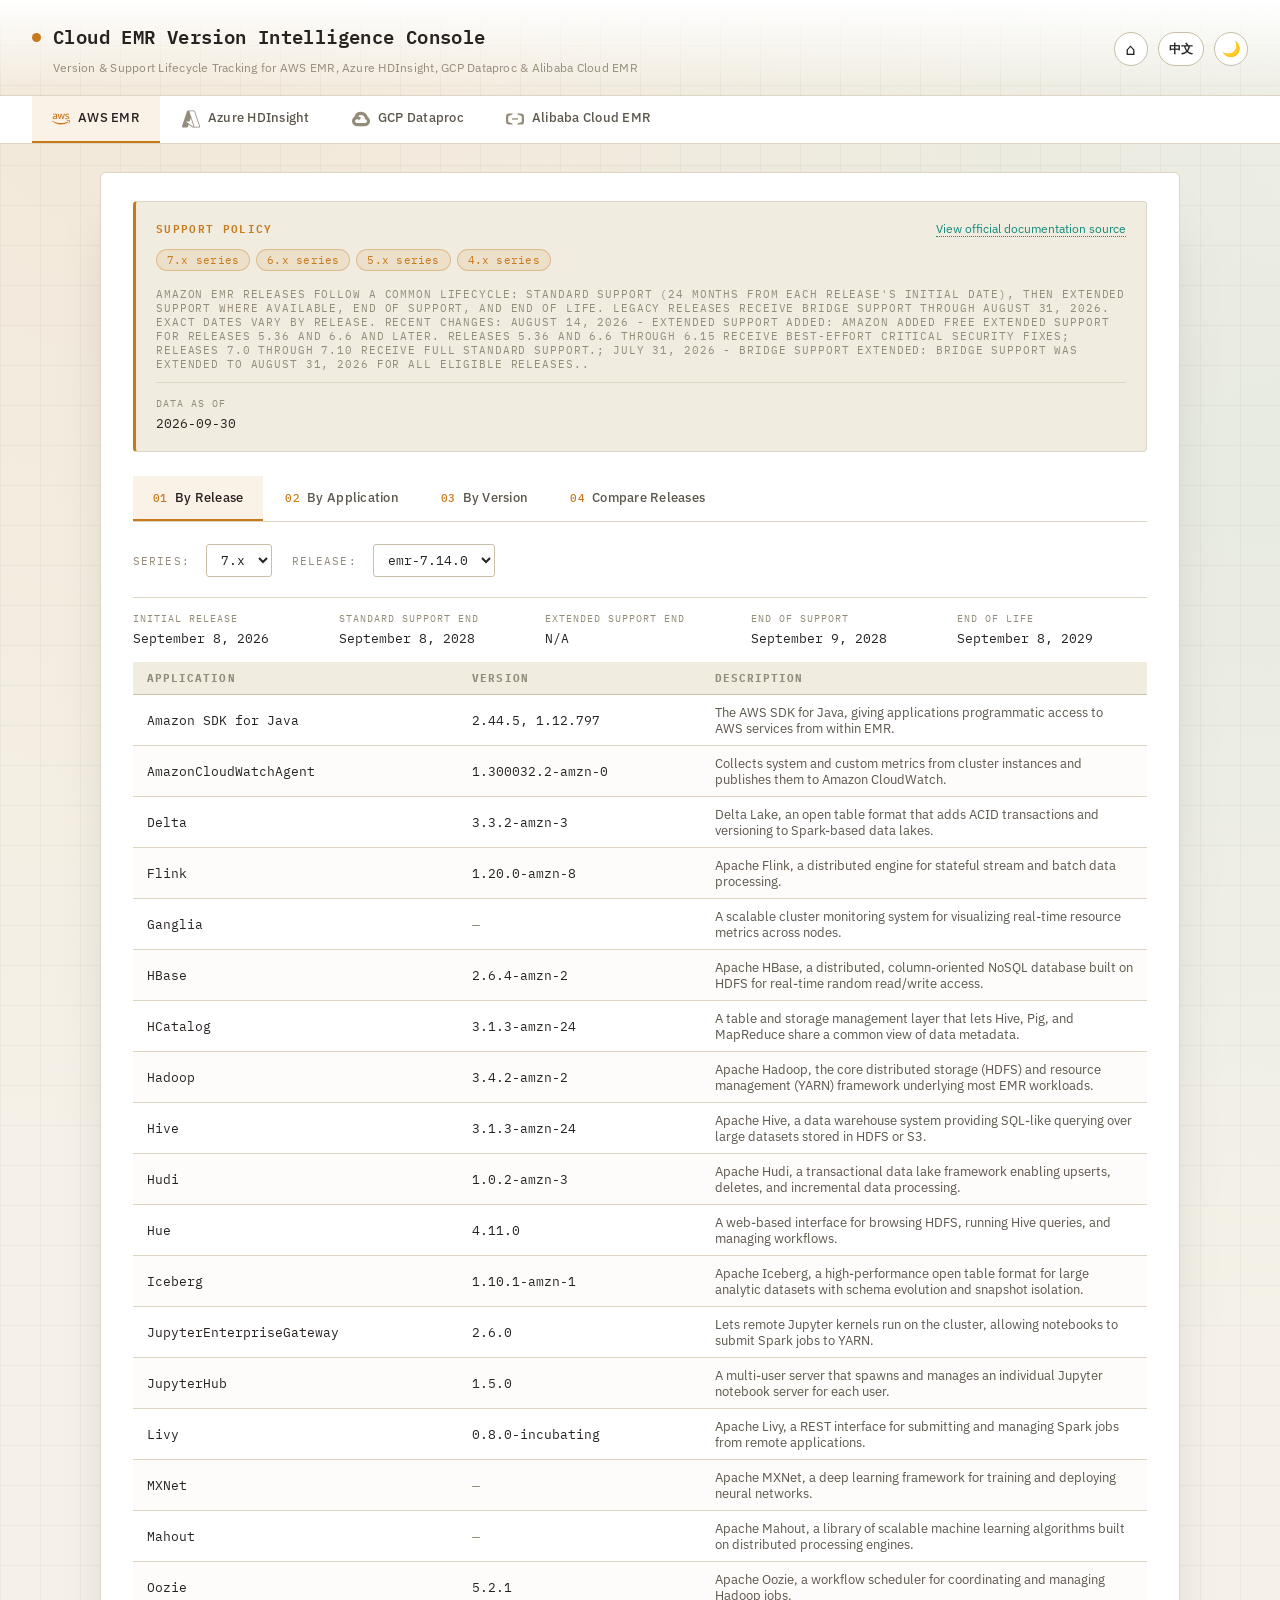
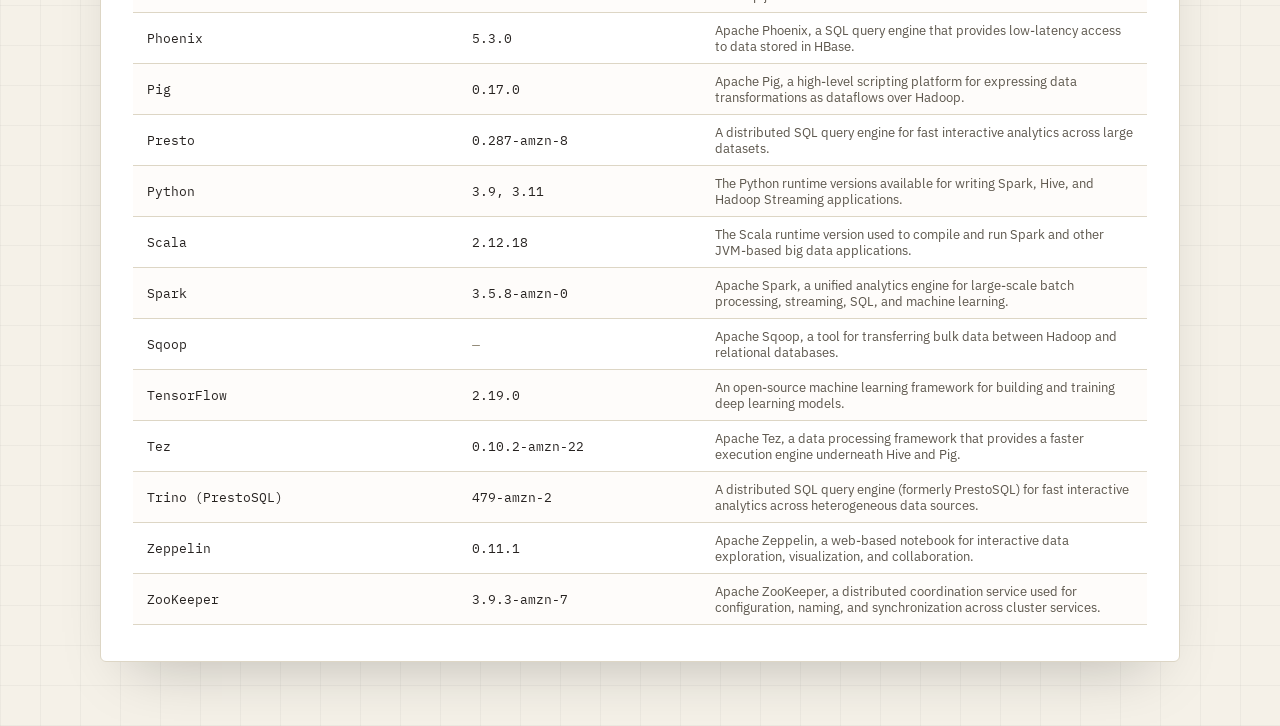
==== index.html @ 25920cc3 "fix" ====
<!DOCTYPE html>
<html lang="en">
<head>
  <meta charset="UTF-8" />
  <meta name="viewport" content="width=device-width, initial-scale=1" />
  <title>Cloud EMR Version Intelligence Console</title>
  <script>
    (function () {
      var saved = localStorage.getItem('cloud-emr-theme');
      if (saved === 'dark') {
        document.documentElement.setAttribute('data-theme', 'dark');
      }
    })();
  </script>
  <style>
@import url('https://fonts.googleapis.com/css2?family=IBM+Plex+Mono:wght@400;500;600&family=IBM+Plex+Sans:wght@400;500;600;700&display=swap');

:root {
  --font-display: 'IBM Plex Mono', 'Cascadia Code', Consolas, monospace;
  --font-body: 'IBM Plex Sans', 'Segoe UI', system-ui, sans-serif;

  /* Day theme (default) */
  --bg: #f5f1e8;
  --bg-elevated: #ffffff;
  --bg-panel: #ffffff;
  --bg-panel-alt: #f0ece0;
  --border: #ddd6c5;
  --border-strong: #c7bfa8;

  --text-primary: #262220;
  --text-secondary: #5c564c;
  --text-muted: #948c7a;

  --accent: #c8791a;
  --accent-rgb: 200, 121, 26;
  --accent-strong: #a8630f;
  --accent-soft: rgba(200, 121, 26, 0.1);
  --accent-2: #0f8a7c;
  --accent-2-rgb: 15, 138, 124;
  --grid-line: rgba(0, 0, 0, 0.035);
}

[data-theme='dark'] {
  --bg: #0b0d10;
  --bg-elevated: #12151a;
  --bg-panel: #15181e;
  --bg-panel-alt: #1a1e25;
  --border: #262b33;
  --border-strong: #3a4048;

  --text-primary: #e8ecf1;
  --text-secondary: #8b95a3;
  --text-muted: #565f6c;

  --accent: #ffb020;
  --accent-rgb: 255, 176, 32;
  --accent-strong: #ffc85c;
  --accent-soft: rgba(255, 176, 32, 0.12);
  --accent-2: #4fd1c5;
  --accent-2-rgb: 79, 209, 197;
  --grid-line: rgba(255, 255, 255, 0.025);
}

* {
  box-sizing: border-box;
}

body {
  margin: 0;
  font-family: var(--font-body);
  color: var(--text-primary);
  background-color: var(--bg);
  background-image:
    radial-gradient(circle at 12% 0%, rgba(var(--accent-rgb), 0.08), transparent 45%),
    radial-gradient(circle at 100% 20%, rgba(var(--accent-2-rgb), 0.06), transparent 40%),
    repeating-linear-gradient(0deg, var(--grid-line) 0px, var(--grid-line) 1px, transparent 1px, transparent 40px),
    repeating-linear-gradient(90deg, var(--grid-line) 0px, var(--grid-line) 1px, transparent 1px, transparent 40px);
  min-height: 100vh;
  transition: background-color 0.25s ease, color 0.25s ease;
}

/* ---------- Header ---------- */

.app-header {
  display: flex;
  align-items: center;
  justify-content: space-between;
  gap: 16px;
  padding: 22px 32px 20px;
  background: linear-gradient(180deg, var(--bg-elevated), rgba(0, 0, 0, 0));
  border-bottom: 1px solid var(--border);
  transition: background-color 0.25s ease, border-color 0.25s ease;
}

.header-titles h1 {
  margin: 0;
  font-family: var(--font-display);
  font-size: 19px;
  font-weight: 600;
  letter-spacing: 0.02em;
  display: flex;
  align-items: center;
  gap: 12px;
}

.header-titles h1::before {
  content: '';
  display: inline-block;
  width: 9px;
  height: 9px;
  border-radius: 50%;
  background: var(--accent);
  box-shadow: 0 0 0 0 rgba(var(--accent-rgb), 0.55);
  animation: pulseDot 2.4s ease-in-out infinite;
  flex-shrink: 0;
}

.header-subtitle {
  display: block;
  margin: 8px 0 0 21px;
  font-family: var(--font-body);
  font-size: 12px;
  font-weight: 400;
  letter-spacing: 0.02em;
  color: var(--text-muted);
}

.header-actions {
  display: flex;
  align-items: center;
  gap: 10px;
  flex-shrink: 0;
}

.lang-toggle {
  flex-shrink: 0;
  min-width: 40px;
  height: 34px;
  padding: 0 10px;
  border-radius: 17px;
  border: 1px solid var(--border-strong);
  background: var(--bg-elevated);
  color: var(--text-primary);
  cursor: pointer;
  display: inline-flex;
  align-items: center;
  justify-content: center;
  font-family: var(--font-body);
  font-size: 12px;
  font-weight: 600;
  letter-spacing: 0.02em;
  line-height: 1;
  transition: border-color 0.15s ease, background-color 0.15s ease, color 0.15s ease;
}

.lang-toggle:hover {
  border-color: var(--accent);
  color: var(--accent);
}

.theme-toggle {
  flex-shrink: 0;
  width: 34px;
  height: 34px;
  border-radius: 50%;
  border: 1px solid var(--border-strong);
  background: var(--bg-elevated);
  color: var(--text-primary);
  cursor: pointer;
  display: inline-flex;
  align-items: center;
  justify-content: center;
  font-size: 15px;
  line-height: 1;
  transition: border-color 0.15s ease, transform 0.2s ease, background-color 0.15s ease;
}

/* 返回首页按钮：与 theme-toggle 同风格的圆形图标按钮 */
.home-link {
  flex-shrink: 0;
  width: 34px;
  height: 34px;
  border-radius: 50%;
  border: 1px solid var(--border-strong);
  background: var(--bg-elevated);
  color: var(--text-primary);
  cursor: pointer;
  display: inline-flex;
  align-items: center;
  justify-content: center;
  font-size: 16px;
  line-height: 1;
  text-decoration: none;
  transition: border-color 0.15s ease, transform 0.2s ease, background-color 0.15s ease, color 0.15s ease;
}

.home-link::before {
  content: '\2302'; /* ⌂ 房子图标 */
}

.home-link:hover {
  border-color: var(--accent);
  color: var(--accent);
  transform: translateY(-1px);
}

.theme-toggle:hover {
  border-color: var(--accent);
  transform: rotate(14deg);
}

.theme-toggle::before {
  content: '\1F319';
}

[data-theme='dark'] .theme-toggle::before {
  content: '\2600\FE0F';
}

/* ---------- Tab bars ---------- */

.provider-tab-bar {
  display: flex;
  gap: 2px;
  padding: 0 32px;
  background: var(--bg-elevated);
  border-bottom: 1px solid var(--border);
  transition: background-color 0.25s ease, border-color 0.25s ease;
}

.sub-tab-bar {
  display: flex;
  gap: 2px;
  border-bottom: 1px solid var(--border);
  counter-reset: tabnum;
}

.provider-tab-btn,
.sub-tab-btn {
  position: relative;
  padding: 13px 20px;
  border: none;
  background: transparent;
  cursor: pointer;
  font-family: var(--font-body);
  font-size: 13px;
  font-weight: 500;
  letter-spacing: 0.02em;
  color: var(--text-secondary);
  border-bottom: 2px solid transparent;
  transition: color 0.15s ease, background-color 0.15s ease, border-color 0.15s ease;
}

.provider-tab-btn::before {
  display: none;
}

.provider-tab-logo {
  display: inline-flex;
  align-items: center;
  justify-content: center;
  width: 18px;
  height: 18px;
  margin-right: 8px;
  vertical-align: middle;
  flex-shrink: 0;
  color: var(--text-muted);
  transition: color 0.15s ease;
}

.provider-tab-logo svg {
  display: block;
  width: 100%;
  height: 100%;
}

.provider-tab-btn:hover .provider-tab-logo {
  color: var(--text-primary);
}

.provider-tab-btn.active .provider-tab-logo {
  color: var(--accent);
}

.sub-tab-btn::before {
  counter-increment: tabnum;
  content: counter(tabnum, decimal-leading-zero) '  ';
  color: var(--accent);
  font-family: var(--font-display);
  font-size: 11px;
}

.provider-tab-btn:hover,
.sub-tab-btn:hover {
  color: var(--text-primary);
  background: rgba(var(--accent-rgb), 0.06);
}

.provider-tab-btn.active,
.sub-tab-btn.active {
  color: var(--text-primary);
  border-bottom-color: var(--accent);
  background: var(--accent-soft);
}

.provider-tab-btn.active::before {
  display: none;
}

.provider-tab-btn.disabled {
  color: var(--text-muted);
  cursor: not-allowed;
}

.provider-tab-btn.disabled::after {
  content: 'SOON';
  margin-left: 10px;
  padding: 1px 6px;
  font-family: var(--font-display);
  font-size: 9px;
  letter-spacing: 0.1em;
  color: var(--text-muted);
  border: 1px dashed var(--border-strong);
  border-radius: 3px;
}

.provider-tab-btn.disabled:hover {
  color: var(--text-muted);
  background: transparent;
}

/* ---------- Main panel ---------- */

.provider-panel {
  max-width: 1080px;
  margin: 28px auto 64px;
  padding: 28px 32px 36px;
  background: var(--bg-panel);
  border: 1px solid var(--border);
  border-radius: 6px;
  box-shadow: 0 30px 60px -30px rgba(0, 0, 0, 0.25);
  transition: background-color 0.25s ease, border-color 0.25s ease;
}

[data-theme='dark'] .provider-panel {
  box-shadow: 0 30px 60px -30px rgba(0, 0, 0, 0.6);
}

.coming-soon {
  display: block;
  max-width: 360px;
  margin: 56px auto;
  padding: 36px 24px;
  text-align: center;
  border: 1px dashed var(--border-strong);
  border-radius: 4px;
  color: var(--text-muted);
  font-family: var(--font-display);
  font-size: 11px;
  letter-spacing: 0.14em;
  text-transform: uppercase;
}

.coming-soon::before {
  content: '\23f3';
  display: block;
  font-size: 26px;
  margin-bottom: 14px;
  filter: grayscale(1) opacity(0.6);
}

.support-banner {
  position: relative;
  background: var(--bg-panel-alt);
  border: 1px solid var(--border);
  border-left: 3px solid var(--accent);
  border-radius: 4px;
  padding: 16px 20px 18px;
  margin-bottom: 24px;
  animation: fadeSlideIn 0.4s ease both;
}

.support-banner-head {
  display: flex;
  align-items: baseline;
  justify-content: space-between;
  flex-wrap: wrap;
  gap: 8px;
  margin-bottom: 12px;
}

.support-banner-title {
  font-family: var(--font-display);
  font-size: 11px;
  font-weight: 600;
  letter-spacing: 0.12em;
  text-transform: uppercase;
  color: var(--accent);
}

.support-banner-link {
  font-size: 12px;
  color: var(--accent-2);
  text-decoration: none;
  border-bottom: 1px dotted var(--accent-2);
  white-space: nowrap;
}

.support-banner-link:hover {
  color: var(--text-primary);
  border-bottom-color: var(--text-primary);
}

.policy-badges {
  display: flex;
  flex-wrap: wrap;
  gap: 6px;
  margin-bottom: 16px;
}

.policy-badge {
  padding: 3px 10px;
  font-family: var(--font-display);
  font-size: 11px;
  letter-spacing: 0.02em;
  color: var(--accent);
  background: var(--accent-soft);
  border: 1px solid rgba(var(--accent-rgb), 0.35);
  border-radius: 999px;
  white-space: nowrap;
}

.policy-stats {
  display: grid;
  grid-template-columns: repeat(auto-fit, minmax(150px, 1fr));
  gap: 16px;
  padding-top: 14px;
  border-top: 1px solid var(--border);
}

.policy-stat-label {
  font-family: var(--font-display);
  font-size: 10px;
  letter-spacing: 0.1em;
  text-transform: uppercase;
  color: var(--text-muted);
  margin-bottom: 5px;
}

.policy-stat-value {
  font-family: var(--font-display);
  font-size: 13px;
  color: var(--text-primary);
  line-height: 1.4;
}

.sub-tab-panel {
  padding-top: 22px;
}

/* ---------- Query controls ---------- */

.query-panel {
  animation: fadeSlideIn 0.35s ease both;
}

.filters {
  display: flex;
  flex-wrap: wrap;
  align-items: center;
  gap: 20px;
  margin-bottom: 20px;
}

.query-panel .field {
  margin-bottom: 0;
}

.query-panel label {
  font-family: var(--font-display);
  font-size: 11px;
  letter-spacing: 0.1em;
  text-transform: uppercase;
  color: var(--text-muted);
}

.query-panel select {
  margin-left: 8px;
  padding: 6px 10px;
  font-family: var(--font-display);
  font-size: 13px;
  color: var(--text-primary);
  background: var(--bg-elevated);
  border: 1px solid var(--border-strong);
  border-radius: 3px;
  outline: none;
  transition: border-color 0.15s ease, box-shadow 0.15s ease;
}

.query-panel select:hover {
  border-color: var(--accent);
}

.query-panel select:focus {
  border-color: var(--accent);
  box-shadow: 0 0 0 3px var(--accent-soft);
}

.result {
  animation: fadeSlideIn 0.3s ease both;
}

/* ---------- Table ---------- */

.data-table {
  border-collapse: collapse;
  width: 100%;
  font-size: 13px;
  margin-top: 14px;
}

.data-table th,
.data-table td {
  padding: 9px 14px;
  text-align: left;
  border-bottom: 1px solid var(--border);
}

.data-table thead th {
  font-family: var(--font-display);
  font-size: 10.5px;
  letter-spacing: 0.1em;
  text-transform: uppercase;
  color: var(--text-muted);
  background: var(--bg-panel-alt);
  border-bottom: 1px solid var(--border-strong);
}

.data-table td {
  font-family: var(--font-display);
  color: var(--text-primary);
}

.data-table tbody tr:nth-child(even) {
  background: rgba(var(--accent-rgb), 0.02);
}

.release-table th:last-child,
.release-table td:last-child {
  width: 44%;
}

.release-table td:last-child {
  font-family: var(--font-body);
  font-size: 12.5px;
  color: var(--text-secondary);
}

.data-table tbody tr {
  animation: rowIn 0.3s ease both;
  transition: background-color 0.12s ease, box-shadow 0.12s ease;
}

.data-table tbody tr:hover {
  background: var(--accent-soft);
  box-shadow: inset 3px 0 0 var(--accent);
}

.data-table tbody tr:nth-child(1) { animation-delay: 0ms; }
.data-table tbody tr:nth-child(2) { animation-delay: 20ms; }
.data-table tbody tr:nth-child(3) { animation-delay: 40ms; }
.data-table tbody tr:nth-child(4) { animation-delay: 60ms; }
.data-table tbody tr:nth-child(5) { animation-delay: 80ms; }
.data-table tbody tr:nth-child(6) { animation-delay: 100ms; }
.data-table tbody tr:nth-child(7) { animation-delay: 120ms; }
.data-table tbody tr:nth-child(8) { animation-delay: 140ms; }
.data-table tbody tr:nth-child(9) { animation-delay: 160ms; }
.data-table tbody tr:nth-child(10) { animation-delay: 180ms; }
.data-table tbody tr:nth-child(11) { animation-delay: 200ms; }
.data-table tbody tr:nth-child(12) { animation-delay: 220ms; }

.cell-empty {
  color: var(--text-muted);
  font-style: italic;
}

/* ---------- Buttons ---------- */

/* ---------- Compare mode ---------- */

.compare-checkboxes {
  display: grid;
  grid-template-columns: repeat(auto-fill, minmax(150px, 1fr));
  gap: 8px;
  max-height: 220px;
  overflow-y: auto;
  border: 1px solid var(--border);
  background: var(--bg-elevated);
  padding: 14px;
  border-radius: 4px;
  margin-bottom: 16px;
}

.compare-checkboxes::-webkit-scrollbar {
  width: 8px;
}

.compare-checkboxes::-webkit-scrollbar-thumb {
  background: var(--border-strong);
  border-radius: 4px;
}

.compare-item {
  display: flex;
  align-items: center;
  gap: 8px;
  font-family: var(--font-display);
  font-size: 12px;
  color: var(--text-secondary);
}

.compare-item input[type="checkbox"] {
  width: 15px;
  height: 15px;
  accent-color: var(--accent);
  cursor: pointer;
}

.compare-item:has(input:disabled) {
  color: var(--text-muted);
  opacity: 0.5;
}

.compare-item input[type="checkbox"]:disabled {
  cursor: not-allowed;
}

.empty-msg,
.hint {
  color: var(--text-muted);
  font-size: 12.5px;
  letter-spacing: 0.02em;
}

.hint {
  font-family: var(--font-display);
  text-transform: uppercase;
  font-size: 11px;
  letter-spacing: 0.08em;
}

/* ---------- Motion ---------- */

@keyframes fadeSlideIn {
  from { opacity: 0; transform: translateY(8px); }
  to { opacity: 1; transform: translateY(0); }
}

@keyframes rowIn {
  from { opacity: 0; transform: translateY(4px); }
  to { opacity: 1; transform: translateY(0); }
}

@keyframes pulseDot {
  0%, 100% { box-shadow: 0 0 0 0 rgba(var(--accent-rgb), 0.55); }
  50% { box-shadow: 0 0 0 6px rgba(var(--accent-rgb), 0); }
}

  </style>
</head>
<body>
  <header class="app-header">
    <div class="header-titles">
      <h1 id="header-title">Cloud EMR Version Intelligence Console</h1>
      <p id="header-subtitle" class="header-subtitle"></p>
    </div>
    <div class="header-actions">
      <a id="home-link" class="home-link" href="https://www.cloudproduct.top/" target="_blank" rel="noopener" aria-label="Back to home"></a>
      <button id="lang-toggle" class="lang-toggle" type="button" aria-label="Switch interface language"></button>
      <button id="theme-toggle" class="theme-toggle" type="button" aria-label="Toggle day and night theme"></button>
    </div>
  </header>
  <nav id="provider-tab-bar" class="provider-tab-bar"></nav>
  <main id="provider-panel" class="provider-panel"></main>

  <script>
// 本文件由 scripts/build-data.js 自动生成，请勿手动编辑。
// 数据源: aws-emr-application-version-info.json
window.CLOUD_DATA = window.CLOUD_DATA || {};
window.CLOUD_DATA.aws = {
  "dataAsOf": "2026-09-30",
  "standardSupportPolicy": {
    "source": "https://docs.amazonaws.cn/en_us/emr/latest/ReleaseGuide/emr-standard-support.html",
    "note": {
      "en": "Amazon EMR releases follow a common lifecycle: Standard Support (24 months from each release's initial date), then Extended Support where available, End of Support, and End of Life. Legacy releases receive Bridge Support through August 31, 2026. Exact dates vary by release. Recent changes: August 14, 2026 - Extended Support added: Amazon added free Extended Support for releases 5.36 and 6.6 and later. Releases 5.36 and 6.6 through 6.15 receive best-effort critical security fixes; releases 7.0 through 7.10 receive full Standard Support.; July 31, 2026 - Bridge support extended: Bridge support was extended to August 31, 2026 for all eligible releases..",
      "zh": "Amazon EMR 各 release 遵循统一的生命周期：标准支持（自首次发布起 24 个月），随后（如适用）为扩展支持、停止支持，最终生命周期终止。历史版本由 Bridge Support 覆盖至 August 31, 2026。具体日期因版本而异。 近期变更：August 14, 2026 - 新增 Extended Support：Amazon 为 5.36 及 6.6 之后版本提供免费 Extended Support：5.36 与 6.6–6.15 获得尽力而为的关键安全修复；7.0–7.10 获得完整 Standard Support。；July 31, 2026 - Bridge support 延期：所有符合条件的版本，Bridge support 延长至 August 31, 2026。。"
    },
    "announcedDate": "July 25, 2024",
    "releases": {
      "2.x": {
        "initialReleaseDate": "January 1, 2013",
        "standardSupportEndDate": "Bridge support until August 31, 2026",
        "extendedSupportEndDate": "N/A",
        "endOfSupportStartDate": "September 1, 2026",
        "endOfLifeStartDate": "September 1, 2027"
      },
      "3.x": {
        "initialReleaseDate": "January 1, 2014",
        "standardSupportEndDate": "Bridge support until August 31, 2026",
        "extendedSupportEndDate": "N/A",
        "endOfSupportStartDate": "September 1, 2026",
        "endOfLifeStartDate": "September 1, 2027"
      },
      "4.x": {
        "initialReleaseDate": "November 18, 2015",
        "standardSupportEndDate": "Bridge support until August 31, 2026",
        "extendedSupportEndDate": "N/A",
        "endOfSupportStartDate": "September 1, 2026",
        "endOfLifeStartDate": "September 1, 2027"
      },
      "5.x": {
        "initialReleaseDate": "July 27, 2016",
        "standardSupportEndDate": "Bridge support until August 31, 2026",
        "extendedSupportEndDate": "N/A",
        "endOfSupportStartDate": "September 1, 2026",
        "endOfLifeStartDate": "September 1, 2027"
      },
      "5.1": {
        "initialReleaseDate": "November 3, 2016",
        "standardSupportEndDate": "Bridge support until August 31, 2026",
        "extendedSupportEndDate": "N/A",
        "endOfSupportStartDate": "September 1, 2026",
        "endOfLifeStartDate": "September 1, 2027"
      },
      "5.2": {
        "initialReleaseDate": "November 21, 2016",
        "standardSupportEndDate": "Bridge support until August 31, 2026",
        "extendedSupportEndDate": "N/A",
        "endOfSupportStartDate": "September 1, 2026",
        "endOfLifeStartDate": "September 1, 2027"
      },
      "5.3": {
        "initialReleaseDate": "January 26, 2017",
        "standardSupportEndDate": "Bridge support until August 31, 2026",
        "extendedSupportEndDate": "N/A",
        "endOfSupportStartDate": "September 1, 2026",
        "endOfLifeStartDate": "September 1, 2027"
      },
      "5.4": {
        "initialReleaseDate": "March 8, 2017",
        "standardSupportEndDate": "Bridge support until August 31, 2026",
        "extendedSupportEndDate": "N/A",
        "endOfSupportStartDate": "September 1, 2026",
        "endOfLifeStartDate": "September 1, 2027"
      },
      "5.5": {
        "initialReleaseDate": "April 26, 2017",
        "standardSupportEndDate": "Bridge support until August 31, 2026",
        "extendedSupportEndDate": "N/A",
        "endOfSupportStartDate": "September 1, 2026",
        "endOfLifeStartDate": "September 1, 2027"
      },
      "5.6": {
        "initialReleaseDate": "June 5, 2017",
        "standardSupportEndDate": "Bridge support until August 31, 2026",
        "extendedSupportEndDate": "N/A",
        "endOfSupportStartDate": "September 1, 2026",
        "endOfLifeStartDate": "September 1, 2027"
      },
      "5.7": {
        "initialReleaseDate": "July 13, 2017",
        "standardSupportEndDate": "Bridge support until August 31, 2026",
        "extendedSupportEndDate": "N/A",
        "endOfSupportStartDate": "September 1, 2026",
        "endOfLifeStartDate": "September 1, 2027"
      },
      "5.8": {
        "initialReleaseDate": "August 10, 2017",
        "standardSupportEndDate": "Bridge support until August 31, 2026",
        "extendedSupportEndDate": "N/A",
        "endOfSupportStartDate": "September 1, 2026",
        "endOfLifeStartDate": "September 1, 2027"
      },
      "5.9": {
        "initialReleaseDate": "October 5, 2017",
        "standardSupportEndDate": "Bridge support until August 31, 2026",
        "extendedSupportEndDate": "N/A",
        "endOfSupportStartDate": "September 1, 2026",
        "endOfLifeStartDate": "September 1, 2027"
      },
      "5.10": {
        "initialReleaseDate": "October 6, 2017",
        "standardSupportEndDate": "Bridge support until August 31, 2026",
        "extendedSupportEndDate": "N/A",
        "endOfSupportStartDate": "September 1, 2026",
        "endOfLifeStartDate": "September 1, 2027"
      },
      "5.11": {
        "initialReleaseDate": "January 22, 2018",
        "standardSupportEndDate": "Bridge support until August 31, 2026",
        "extendedSupportEndDate": "N/A",
        "endOfSupportStartDate": "September 1, 2026",
        "endOfLifeStartDate": "September 1, 2027"
      },
      "5.12": {
        "initialReleaseDate": "March 29, 2018",
        "standardSupportEndDate": "Bridge support until August 31, 2026",
        "extendedSupportEndDate": "N/A",
        "endOfSupportStartDate": "September 1, 2026",
        "endOfLifeStartDate": "September 1, 2027"
      },
      "5.13": {
        "initialReleaseDate": "May 29, 2018",
        "standardSupportEndDate": "Bridge support until August 31, 2026",
        "extendedSupportEndDate": "N/A",
        "endOfSupportStartDate": "September 1, 2026",
        "endOfLifeStartDate": "September 1, 2027"
      },
      "5.14": {
        "initialReleaseDate": "June 4, 2018",
        "standardSupportEndDate": "Bridge support until August 31, 2026",
        "extendedSupportEndDate": "N/A",
        "endOfSupportStartDate": "September 1, 2026",
        "endOfLifeStartDate": "September 1, 2027"
      },
      "5.15": {
        "initialReleaseDate": "June 21, 2018",
        "standardSupportEndDate": "Bridge support until August 31, 2026",
        "extendedSupportEndDate": "N/A",
        "endOfSupportStartDate": "September 1, 2026",
        "endOfLifeStartDate": "September 1, 2027"
      },
      "5.16": {
        "initialReleaseDate": "July 19, 2018",
        "standardSupportEndDate": "Bridge support until August 31, 2026",
        "extendedSupportEndDate": "N/A",
        "endOfSupportStartDate": "September 1, 2026",
        "endOfLifeStartDate": "September 1, 2027"
      },
      "5.17": {
        "initialReleaseDate": "August 30, 2018",
        "standardSupportEndDate": "Bridge support until August 31, 2026",
        "extendedSupportEndDate": "N/A",
        "endOfSupportStartDate": "September 1, 2026",
        "endOfLifeStartDate": "September 1, 2027"
      },
      "5.18": {
        "initialReleaseDate": "October 24, 2018",
        "standardSupportEndDate": "Bridge support until August 31, 2026",
        "extendedSupportEndDate": "N/A",
        "endOfSupportStartDate": "September 1, 2026",
        "endOfLifeStartDate": "September 1, 2027"
      },
      "5.19": {
        "initialReleaseDate": "November 7, 2018",
        "standardSupportEndDate": "Bridge support until August 31, 2026",
        "extendedSupportEndDate": "N/A",
        "endOfSupportStartDate": "September 1, 2026",
        "endOfLifeStartDate": "September 1, 2027"
      },
      "5.20": {
        "initialReleaseDate": "December 18, 2018",
        "standardSupportEndDate": "Bridge support until August 31, 2026",
        "extendedSupportEndDate": "N/A",
        "endOfSupportStartDate": "September 1, 2026",
        "endOfLifeStartDate": "September 1, 2027"
      },
      "5.21": {
        "initialReleaseDate": "February 18, 2019",
        "standardSupportEndDate": "Bridge support until August 31, 2026",
        "extendedSupportEndDate": "N/A",
        "endOfSupportStartDate": "September 1, 2026",
        "endOfLifeStartDate": "September 1, 2027"
      },
      "5.22": {
        "initialReleaseDate": "March 20, 2019",
        "standardSupportEndDate": "Bridge support until August 31, 2026",
        "extendedSupportEndDate": "N/A",
        "endOfSupportStartDate": "September 1, 2026",
        "endOfLifeStartDate": "September 1, 2027"
      },
      "5.23": {
        "initialReleaseDate": "April 1, 2019",
        "standardSupportEndDate": "Bridge support until August 31, 2026",
        "extendedSupportEndDate": "N/A",
        "endOfSupportStartDate": "September 1, 2026",
        "endOfLifeStartDate": "September 1, 2027"
      },
      "5.24": {
        "initialReleaseDate": "June 11, 2019",
        "standardSupportEndDate": "Bridge support until August 31, 2026",
        "extendedSupportEndDate": "N/A",
        "endOfSupportStartDate": "September 1, 2026",
        "endOfLifeStartDate": "September 1, 2027"
      },
      "5.25": {
        "initialReleaseDate": "July 17, 2019",
        "standardSupportEndDate": "Bridge support until August 31, 2026",
        "extendedSupportEndDate": "N/A",
        "endOfSupportStartDate": "September 1, 2026",
        "endOfLifeStartDate": "September 1, 2027"
      },
      "5.26": {
        "initialReleaseDate": "August 8, 2019",
        "standardSupportEndDate": "Bridge support until August 31, 2026",
        "extendedSupportEndDate": "N/A",
        "endOfSupportStartDate": "September 1, 2026",
        "endOfLifeStartDate": "September 1, 2027"
      },
      "5.27": {
        "initialReleaseDate": "September 23, 2019",
        "standardSupportEndDate": "Bridge support until August 31, 2026",
        "extendedSupportEndDate": "N/A",
        "endOfSupportStartDate": "September 1, 2026",
        "endOfLifeStartDate": "September 1, 2027"
      },
      "5.28": {
        "initialReleaseDate": "November 12, 2019",
        "standardSupportEndDate": "Bridge support until August 31, 2026",
        "extendedSupportEndDate": "N/A",
        "endOfSupportStartDate": "September 1, 2026",
        "endOfLifeStartDate": "September 1, 2027"
      },
      "5.29": {
        "initialReleaseDate": "January 17, 2020",
        "standardSupportEndDate": "Bridge support until August 31, 2026",
        "extendedSupportEndDate": "N/A",
        "endOfSupportStartDate": "September 1, 2026",
        "endOfLifeStartDate": "September 1, 2027"
      },
      "5.30": {
        "initialReleaseDate": "May 13, 2020",
        "standardSupportEndDate": "Bridge support until August 31, 2026",
        "extendedSupportEndDate": "N/A",
        "endOfSupportStartDate": "September 1, 2026",
        "endOfLifeStartDate": "September 1, 2027"
      },
      "5.31": {
        "initialReleaseDate": "October 9, 2020",
        "standardSupportEndDate": "Bridge support until August 31, 2026",
        "extendedSupportEndDate": "N/A",
        "endOfSupportStartDate": "September 1, 2026",
        "endOfLifeStartDate": "September 1, 2027"
      },
      "5.32": {
        "initialReleaseDate": "January 8, 2021",
        "standardSupportEndDate": "Bridge support until August 31, 2026",
        "extendedSupportEndDate": "N/A",
        "endOfSupportStartDate": "September 1, 2026",
        "endOfLifeStartDate": "September 1, 2027"
      },
      "5.33": {
        "initialReleaseDate": "April 19, 2021",
        "standardSupportEndDate": "Bridge support until August 31, 2026",
        "extendedSupportEndDate": "N/A",
        "endOfSupportStartDate": "September 1, 2026",
        "endOfLifeStartDate": "September 1, 2027"
      },
      "5.34": {
        "initialReleaseDate": "January 20, 2022",
        "standardSupportEndDate": "Bridge support until August 31, 2026",
        "extendedSupportEndDate": "N/A",
        "endOfSupportStartDate": "September 1, 2026",
        "endOfLifeStartDate": "September 1, 2027"
      },
      "5.35": {
        "initialReleaseDate": "March 30, 2022",
        "standardSupportEndDate": "Bridge support until August 31, 2026",
        "extendedSupportEndDate": "N/A",
        "endOfSupportStartDate": "September 1, 2026",
        "endOfLifeStartDate": "September 1, 2027"
      },
      "5.36": {
        "initialReleaseDate": "June 15, 2022",
        "standardSupportEndDate": "Bridge support until August 31, 2026",
        "extendedSupportEndDate": "June 30, 2027",
        "endOfSupportStartDate": "June 30, 2027",
        "endOfLifeStartDate": "July 1, 2028"
      },
      "6.0": {
        "initialReleaseDate": "March 10, 2020",
        "standardSupportEndDate": "Bridge support until August 31, 2026",
        "extendedSupportEndDate": "N/A",
        "endOfSupportStartDate": "September 1, 2026",
        "endOfLifeStartDate": "September 1, 2027"
      },
      "6.1": {
        "initialReleaseDate": "September 4, 2020",
        "standardSupportEndDate": "Bridge support until August 31, 2026",
        "extendedSupportEndDate": "N/A",
        "endOfSupportStartDate": "September 1, 2026",
        "endOfLifeStartDate": "September 1, 2027"
      },
      "6.2": {
        "initialReleaseDate": "December 9, 2020",
        "standardSupportEndDate": "Bridge support until August 31, 2026",
        "extendedSupportEndDate": "N/A",
        "endOfSupportStartDate": "September 1, 2026",
        "endOfLifeStartDate": "September 1, 2027"
      },
      "6.3": {
        "initialReleaseDate": "May 12, 2021",
        "standardSupportEndDate": "Bridge support until August 31, 2026",
        "extendedSupportEndDate": "N/A",
        "endOfSupportStartDate": "September 1, 2026",
        "endOfLifeStartDate": "September 1, 2027"
      },
      "6.4": {
        "initialReleaseDate": "September 20, 2021",
        "standardSupportEndDate": "Bridge support until August 31, 2026",
        "extendedSupportEndDate": "N/A",
        "endOfSupportStartDate": "September 1, 2026",
        "endOfLifeStartDate": "September 1, 2027"
      },
      "6.5": {
        "initialReleaseDate": "January 20, 2022",
        "standardSupportEndDate": "Bridge support until August 31, 2026",
        "extendedSupportEndDate": "N/A",
        "endOfSupportStartDate": "September 1, 2026",
        "endOfLifeStartDate": "September 1, 2027"
      },
      "6.6": {
        "initialReleaseDate": "May 9, 2022",
        "standardSupportEndDate": "Bridge support until August 31, 2026",
        "extendedSupportEndDate": "June 30, 2027",
        "endOfSupportStartDate": "June 30, 2027",
        "endOfLifeStartDate": "July 1, 2028"
      },
      "6.7": {
        "initialReleaseDate": "July 15, 2022",
        "standardSupportEndDate": "Bridge support until August 31, 2026",
        "extendedSupportEndDate": "June 30, 2027",
        "endOfSupportStartDate": "June 30, 2027",
        "endOfLifeStartDate": "July 1, 2028"
      },
      "6.8": {
        "initialReleaseDate": "August 31, 2022",
        "standardSupportEndDate": "Bridge support until August 31, 2026",
        "extendedSupportEndDate": "June 30, 2027",
        "endOfSupportStartDate": "June 30, 2027",
        "endOfLifeStartDate": "July 1, 2028"
      },
      "6.9": {
        "initialReleaseDate": "November 14, 2022",
        "standardSupportEndDate": "Bridge support until August 31, 2026",
        "extendedSupportEndDate": "June 30, 2027",
        "endOfSupportStartDate": "June 30, 2027",
        "endOfLifeStartDate": "July 1, 2028"
      },
      "6.10": {
        "initialReleaseDate": "February 27, 2023",
        "standardSupportEndDate": "Bridge support until August 31, 2026",
        "extendedSupportEndDate": "June 30, 2027",
        "endOfSupportStartDate": "June 30, 2027",
        "endOfLifeStartDate": "July 1, 2028"
      },
      "6.11": {
        "initialReleaseDate": "May 16, 2023",
        "standardSupportEndDate": "Bridge support until August 31, 2026",
        "extendedSupportEndDate": "June 30, 2027",
        "endOfSupportStartDate": "June 30, 2027",
        "endOfLifeStartDate": "July 1, 2028"
      },
      "6.12": {
        "initialReleaseDate": "July 21, 2023",
        "standardSupportEndDate": "Bridge support until August 31, 2026",
        "extendedSupportEndDate": "June 30, 2027",
        "endOfSupportStartDate": "June 30, 2027",
        "endOfLifeStartDate": "July 1, 2028"
      },
      "6.13": {
        "initialReleaseDate": "September 23, 2023",
        "standardSupportEndDate": "Bridge support until August 31, 2026",
        "extendedSupportEndDate": "June 30, 2027",
        "endOfSupportStartDate": "June 30, 2027",
        "endOfLifeStartDate": "July 1, 2028"
      },
      "6.14": {
        "initialReleaseDate": "October 4, 2023",
        "standardSupportEndDate": "Bridge support until August 31, 2026",
        "extendedSupportEndDate": "June 30, 2027",
        "endOfSupportStartDate": "June 30, 2027",
        "endOfLifeStartDate": "July 1, 2028"
      },
      "6.15": {
        "initialReleaseDate": "November 13, 2023",
        "standardSupportEndDate": "Bridge support until August 31, 2026",
        "extendedSupportEndDate": "June 30, 2027",
        "endOfSupportStartDate": "June 30, 2027",
        "endOfLifeStartDate": "July 1, 2028"
      },
      "7.0": {
        "initialReleaseDate": "December 19, 2023",
        "standardSupportEndDate": "Bridge support until August 31, 2026",
        "extendedSupportEndDate": "August 31, 2027",
        "endOfSupportStartDate": "August 31, 2027",
        "endOfLifeStartDate": "August 31, 2028"
      },
      "7.1": {
        "initialReleaseDate": "April 23, 2024",
        "standardSupportEndDate": "Bridge support until August 31, 2026",
        "extendedSupportEndDate": "August 31, 2027",
        "endOfSupportStartDate": "August 31, 2027",
        "endOfLifeStartDate": "August 31, 2028"
      },
      "7.2": {
        "initialReleaseDate": "July 25, 2024",
        "standardSupportEndDate": "Bridge support until August 31, 2026",
        "extendedSupportEndDate": "August 31, 2027",
        "endOfSupportStartDate": "August 31, 2027",
        "endOfLifeStartDate": "August 31, 2028"
      },
      "7.3": {
        "initialReleaseDate": "October 16, 2024",
        "standardSupportEndDate": "October 16, 2026",
        "extendedSupportEndDate": "August 31, 2027",
        "endOfSupportStartDate": "August 31, 2027",
        "endOfLifeStartDate": "August 31, 2028"
      },
      "7.4": {
        "initialReleaseDate": "November 13, 2024",
        "standardSupportEndDate": "November 13, 2026",
        "extendedSupportEndDate": "August 31, 2027",
        "endOfSupportStartDate": "August 31, 2027",
        "endOfLifeStartDate": "August 31, 2028"
      },
      "7.5": {
        "initialReleaseDate": "November 21, 2024",
        "standardSupportEndDate": "November 21, 2026",
        "extendedSupportEndDate": "August 31, 2027",
        "endOfSupportStartDate": "August 31, 2027",
        "endOfLifeStartDate": "August 31, 2028"
      },
      "7.6": {
        "initialReleaseDate": "January 10, 2025",
        "standardSupportEndDate": "January 10, 2027",
        "extendedSupportEndDate": "August 31, 2027",
        "endOfSupportStartDate": "August 31, 2027",
        "endOfLifeStartDate": "August 31, 2028"
      },
      "7.7": {
        "initialReleaseDate": "February 6, 2025",
        "standardSupportEndDate": "February 6, 2027",
        "extendedSupportEndDate": "August 31, 2027",
        "endOfSupportStartDate": "August 31, 2027",
        "endOfLifeStartDate": "August 31, 2028"
      },
      "7.8": {
        "initialReleaseDate": "March 7, 2025",
        "standardSupportEndDate": "March 7, 2027",
        "extendedSupportEndDate": "August 31, 2027",
        "endOfSupportStartDate": "August 31, 2027",
        "endOfLifeStartDate": "August 31, 2028"
      },
      "7.9": {
        "initialReleaseDate": "May 19, 2025",
        "standardSupportEndDate": "May 19, 2027",
        "extendedSupportEndDate": "August 31, 2027",
        "endOfSupportStartDate": "August 31, 2027",
        "endOfLifeStartDate": "August 31, 2028"
      },
      "7.10": {
        "initialReleaseDate": "August 15, 2025",
        "standardSupportEndDate": "August 15, 2027",
        "extendedSupportEndDate": "August 31, 2027",
        "endOfSupportStartDate": "August 31, 2027",
        "endOfLifeStartDate": "August 31, 2028"
      },
      "7.11": {
        "initialReleaseDate": "November 3, 2025",
        "standardSupportEndDate": "November 3, 2027",
        "extendedSupportEndDate": "N/A",
        "endOfSupportStartDate": "November 4, 2027",
        "endOfLifeStartDate": "November 4, 2028"
      },
      "7.12": {
        "initialReleaseDate": "November 21, 2025",
        "standardSupportEndDate": "November 21, 2027",
        "extendedSupportEndDate": "N/A",
        "endOfSupportStartDate": "November 22, 2027",
        "endOfLifeStartDate": "November 22, 2028"
      },
      "7.13": {
        "initialReleaseDate": "April 21, 2026",
        "standardSupportEndDate": "April 20, 2028",
        "extendedSupportEndDate": "N/A",
        "endOfSupportStartDate": "April 21, 2028",
        "endOfLifeStartDate": "April 21, 2029"
      },
      "7.14": {
        "initialReleaseDate": "September 8, 2026",
        "standardSupportEndDate": "September 8, 2028",
        "extendedSupportEndDate": "N/A",
        "endOfSupportStartDate": "September 9, 2028",
        "endOfLifeStartDate": "September 8, 2029"
      },
      "emr-spark-8.0": {
        "initialReleaseDate": "May 21, 2026",
        "standardSupportEndDate": "May 20, 2028",
        "extendedSupportEndDate": "N/A",
        "endOfSupportStartDate": "May 21, 2028",
        "endOfLifeStartDate": "May 21, 2029"
      },
      "emr-spark-8.1 [LTS]": {
        "initialReleaseDate": "September 8, 2026",
        "standardSupportEndDate": "September 7, 2029",
        "extendedSupportEndDate": "N/A",
        "endOfSupportStartDate": "September 8, 2029",
        "endOfLifeStartDate": "September 8, 2029"
      }
    }
  },
  "applicationDescriptions": {
    "Amazon SDK for Java": {
      "en": "The AWS SDK for Java, giving applications programmatic access to AWS services from within EMR.",
      "zh": "AWS SDK for Java，使应用能够以编程方式从 EMR 内访问各类 AWS 服务。"
    },
    "Python": {
      "en": "The Python runtime versions available for writing Spark, Hive, and Hadoop Streaming applications.",
      "zh": "Python 运行时及相关包管理工具，可用于编写 Spark、Hive、Hadoop Streaming 等应用与脚本。"
    },
    "Scala": {
      "en": "The Scala runtime version used to compile and run Spark and other JVM-based big data applications.",
      "zh": "Scala 运行时，用于编译和运行 Spark 及其他基于 JVM 的大数据应用。"
    },
    "AmazonCloudWatchAgent": {
      "en": "Collects system and custom metrics from cluster instances and publishes them to Amazon CloudWatch.",
      "zh": "从集群实例采集系统与自定义指标，并发布到 Amazon CloudWatch。"
    },
    "Delta": {
      "en": "Delta Lake, an open table format that adds ACID transactions and versioning to Spark-based data lakes.",
      "zh": "Delta Lake，一个开放表格式，为基于 Spark 的数据湖提供 ACID 事务与版本管理。"
    },
    "Flink": {
      "en": "Apache Flink, a distributed engine for stateful stream and batch data processing.",
      "zh": "Apache Flink，一套用于有状态流式与批量数据处理的分布式引擎。"
    },
    "Ganglia": {
      "en": "A scalable cluster monitoring system for visualizing real-time resource metrics across nodes.",
      "zh": "一个可扩展的集群监控系统，用于可视化各节点的实时资源指标。"
    },
    "HBase": {
      "en": "Apache HBase, a distributed, column-oriented NoSQL database built on HDFS for real-time random read/write access.",
      "zh": "Apache HBase，构建在 HDFS 之上的分布式列式 NoSQL 数据库，支持实时随机读写访问。"
    },
    "HCatalog": {
      "en": "A table and storage management layer that lets Hive, Pig, and MapReduce share a common view of data metadata.",
      "zh": "一个表与存储管理层，使 Hive、Pig 和 MapReduce 能共享统一的数据元数据视图。"
    },
    "Hadoop": {
      "en": "Apache Hadoop, the core distributed storage (HDFS) and resource management (YARN) framework underlying most EMR workloads.",
      "zh": "Apache Hadoop，核心的分布式存储（HDFS）与资源管理（YARN）框架，是大多数大数据工作负载的底座。"
    },
    "Hive": {
      "en": "Apache Hive, a data warehouse system providing SQL-like querying over large datasets stored in HDFS or S3.",
      "zh": "Apache Hive，一套数据仓库系统，可对存储在 HDFS 或对象存储中的大规模数据集进行类 SQL 查询。"
    },
    "Hudi": {
      "en": "Apache Hudi, a transactional data lake framework enabling upserts, deletes, and incremental data processing.",
      "zh": "Apache Hudi，一个事务型数据湖框架，支持更新插入（upsert）、删除与增量数据处理。"
    },
    "Hue": {
      "en": "A web-based interface for browsing HDFS, running Hive queries, and managing workflows.",
      "zh": "一个基于 Web 的界面，用于浏览 HDFS、运行 Hive 查询并管理工作流。"
    },
    "Iceberg": {
      "en": "Apache Iceberg, a high-performance open table format for large analytic datasets with schema evolution and snapshot isolation.",
      "zh": "Apache Iceberg，一个高性能开放表格式，面向大型分析数据集，支持模式演进与快照隔离。"
    },
    "JupyterEnterpriseGateway": {
      "en": "Lets remote Jupyter kernels run on the cluster, allowing notebooks to submit Spark jobs to YARN.",
      "zh": "让远程 Jupyter 内核运行在集群上，使笔记本能够向 YARN 提交 Spark 作业。"
    },
    "JupyterHub": {
      "en": "A multi-user server that spawns and manages an individual Jupyter notebook server for each user.",
      "zh": "一个多用户服务器，可为每位用户派生并管理独立的 Jupyter 笔记本服务。"
    },
    "Livy": {
      "en": "Apache Livy, a REST interface for submitting and managing Spark jobs from remote applications.",
      "zh": "Apache Livy，一个 REST 接口，供远端应用提交与管理 Spark 作业。"
    },
    "MXNet": {
      "en": "Apache MXNet, a deep learning framework for training and deploying neural networks.",
      "zh": "Apache MXNet，一个用于训练和部署神经网络的深度学习框架。"
    },
    "Mahout": {
      "en": "Apache Mahout, a library of scalable machine learning algorithms built on distributed processing engines.",
      "zh": "Apache Mahout，一个构建在分布式处理引擎之上的可扩展机器学习算法库。"
    },
    "Oozie": {
      "en": "Apache Oozie, a workflow scheduler for coordinating and managing Hadoop jobs.",
      "zh": "Apache Oozie，一个用于协调与管理 Hadoop 作业的工作流调度器。"
    },
    "Phoenix": {
      "en": "Apache Phoenix, a SQL query engine that provides low-latency access to data stored in HBase.",
      "zh": "Apache Phoenix，一个 SQL 查询引擎，为存储在 HBase 中的数据提供低延迟访问。"
    },
    "Pig": {
      "en": "Apache Pig, a high-level scripting platform for expressing data transformations as dataflows over Hadoop.",
      "zh": "Apache Pig，一个高层脚本平台，可将数据转换以数据流方式表达并运行于 Hadoop 之上。"
    },
    "Presto": {
      "en": "A distributed SQL query engine for fast interactive analytics across large datasets.",
      "zh": "一个分布式 SQL 查询引擎，可对大规模数据集进行快速交互式分析。"
    },
    "Spark": {
      "en": "Apache Spark, a unified analytics engine for large-scale batch processing, streaming, SQL, and machine learning.",
      "zh": "Apache Spark，一套统一的分析引擎，支持大规模批处理、流处理、SQL 与机器学习。"
    },
    "Sqoop": {
      "en": "Apache Sqoop, a tool for transferring bulk data between Hadoop and relational databases.",
      "zh": "Apache Sqoop，一个用于在 Hadoop 与关系型数据库之间批量传输数据的工具。"
    },
    "TensorFlow": {
      "en": "An open-source machine learning framework for building and training deep learning models.",
      "zh": "一个开源机器学习框架，用于构建和训练深度学习模型。"
    },
    "Tez": {
      "en": "Apache Tez, a data processing framework that provides a faster execution engine underneath Hive and Pig.",
      "zh": "Apache Tez，一套数据处理框架，为 Hive 和 Pig 提供更快速的执行引擎。"
    },
    "Trino (PrestoSQL)": {
      "en": "A distributed SQL query engine (formerly PrestoSQL) for fast interactive analytics across heterogeneous data sources.",
      "zh": "Trino（前身为 PrestoSQL），一个分布式 SQL 查询引擎，可跨异构数据源进行快速交互式分析。"
    },
    "Zeppelin": {
      "en": "Apache Zeppelin, a web-based notebook for interactive data exploration, visualization, and collaboration.",
      "zh": "Apache Zeppelin，一个基于 Web 的笔记本，用于交互式数据探索、可视化与协作。"
    },
    "ZooKeeper": {
      "en": "Apache ZooKeeper, a distributed coordination service used for configuration, naming, and synchronization across cluster services.",
      "zh": "Apache ZooKeeper，一个分布式协调服务，用于集群各服务间的配置、命名与同步。"
    }
  },
  "7.x": {
    "releases": [
      "emr-7.14.0",
      "emr-7.13.0",
      "emr-7.12.0",
      "emr-7.11.0",
      "emr-7.10.0",
      "emr-7.9.0",
      "emr-7.8.0",
      "emr-7.7.0",
      "emr-7.6.0",
      "emr-7.5.0",
      "emr-7.4.0",
      "emr-7.3.0",
      "emr-7.2.0",
      "emr-7.1.0",
      "emr-7.0.0"
    ],
    "applications": {
      "Amazon SDK for Java": {
        "emr-7.14.0": "2.44.5, 1.12.797",
        "emr-7.13.0": "2.42.12, 1.12.797",
        "emr-7.12.0": "2.35.5, 1.12.792",
        "emr-7.11.0": "2.35.5, 1.12.792",
        "emr-7.10.0": "2.31.48, 1.12.782",
        "emr-7.9.0": "2.31.16, 1.12.782",
        "emr-7.8.0": "2.29.52, 1.12.780",
        "emr-7.7.0": "2.29.44, 1.12.780",
        "emr-7.6.0": "2.29.25, 1.12.779",
        "emr-7.5.0": "2.28.8, 1.12.772",
        "emr-7.4.0": "2.28.8, 1.12.772",
        "emr-7.3.0": "2.25.70, 1.12.747",
        "emr-7.2.0": "2.23.18, 1.12.705",
        "emr-7.1.0": "2.23.18, 1.12.656",
        "emr-7.0.0": "2.20.160-amzn-0, 1.12.569"
      },
      "Python": {
        "emr-7.14.0": "3.9, 3.11",
        "emr-7.13.0": "3.9, 3.11",
        "emr-7.12.0": "3.9, 3.11",
        "emr-7.11.0": "3.9, 3.11",
        "emr-7.10.0": "3.9, 3.11",
        "emr-7.9.0": "3.9, 3.11",
        "emr-7.8.0": "3.9, 3.11",
        "emr-7.7.0": "3.9, 3.11",
        "emr-7.6.0": "3.9, 3.11",
        "emr-7.5.0": "3.9, 3.11",
        "emr-7.4.0": "3.9, 3.11",
        "emr-7.3.0": "3.9, 3.11",
        "emr-7.2.0": "3.9, 3.11",
        "emr-7.1.0": "3.9, 3.11",
        "emr-7.0.0": "3.9"
      },
      "Scala": {
        "emr-7.14.0": "2.12.18",
        "emr-7.13.0": "2.12.18",
        "emr-7.12.0": "2.12.18",
        "emr-7.11.0": "2.12.18",
        "emr-7.10.0": "2.12.18",
        "emr-7.9.0": "2.12.18",
        "emr-7.8.0": "2.12.18",
        "emr-7.7.0": "2.12.18",
        "emr-7.6.0": "2.12.18",
        "emr-7.5.0": "2.12.18",
        "emr-7.4.0": "2.12.18",
        "emr-7.3.0": "2.12.18",
        "emr-7.2.0": "2.12.17",
        "emr-7.1.0": "2.12.17",
        "emr-7.0.0": "2.12.17"
      },
      "AmazonCloudWatchAgent": {
        "emr-7.14.0": "1.300032.2-amzn-0",
        "emr-7.13.0": "1.300032.2-amzn-0",
        "emr-7.12.0": "1.300032.2-amzn-0",
        "emr-7.11.0": "1.300032.2-amzn-0",
        "emr-7.10.0": "1.300032.2-amzn-0",
        "emr-7.9.0": "1.300032.2-amzn-0",
        "emr-7.8.0": "1.300032.2-amzn-0",
        "emr-7.7.0": "1.300032.2-amzn-0",
        "emr-7.6.0": "1.300032.2-amzn-0",
        "emr-7.5.0": "1.300032.2-amzn-0",
        "emr-7.4.0": "1.300032.2-amzn-0",
        "emr-7.3.0": "1.300032.2-amzn-0",
        "emr-7.2.0": "1.300032.2-amzn-0",
        "emr-7.1.0": "1.300032.2-amzn-0",
        "emr-7.0.0": "1.300031.1-amzn-0"
      },
      "Delta": {
        "emr-7.14.0": "3.3.2-amzn-3",
        "emr-7.13.0": "3.3.2-amzn-2",
        "emr-7.12.0": "3.3.2-amzn-1",
        "emr-7.11.0": "3.3.2-amzn-0",
        "emr-7.10.0": "3.3.0-amzn-2",
        "emr-7.9.0": "3.3.0-amzn-1",
        "emr-7.8.0": "3.3.0-amzn-0",
        "emr-7.7.0": "3.2.1-amzn-2",
        "emr-7.6.0": "3.2.1-amzn-1",
        "emr-7.5.0": "3.2.1-amzn-0",
        "emr-7.4.0": "3.2.0-amzn-1",
        "emr-7.3.0": "3.2.0-amzn-0",
        "emr-7.2.0": "3.1.0",
        "emr-7.1.0": "3.0.0",
        "emr-7.0.0": "3.0.0"
      },
      "Flink": {
        "emr-7.14.0": "1.20.0-amzn-8",
        "emr-7.13.0": "1.20.0-amzn-7",
        "emr-7.12.0": "1.20.0-amzn-6",
        "emr-7.11.0": "1.20.0-amzn-5",
        "emr-7.10.0": "1.20.0-amzn-4",
        "emr-7.9.0": "1.20.0-amzn-3",
        "emr-7.8.0": "1.20.0-amzn-2",
        "emr-7.7.0": "1.20.0-amzn-1",
        "emr-7.6.0": "1.20.0-amzn-0",
        "emr-7.5.0": "1.19.1-amzn-1",
        "emr-7.4.0": "1.19.1-amzn-0",
        "emr-7.3.0": "1.18.1-amzn-2",
        "emr-7.2.0": "1.18.1-amzn-1",
        "emr-7.1.0": "1.18.1-amzn-0",
        "emr-7.0.0": "1.18.0-amzn-0"
      },
      "Ganglia": {
        "emr-7.14.0": null,
        "emr-7.13.0": null,
        "emr-7.12.0": null,
        "emr-7.11.0": null,
        "emr-7.10.0": null,
        "emr-7.9.0": null,
        "emr-7.8.0": null,
        "emr-7.7.0": null,
        "emr-7.6.0": null,
        "emr-7.5.0": null,
        "emr-7.4.0": null,
        "emr-7.3.0": null,
        "emr-7.2.0": null,
        "emr-7.1.0": null,
        "emr-7.0.0": null
      },
      "HBase": {
        "emr-7.14.0": "2.6.4-amzn-2",
        "emr-7.13.0": "2.6.4-amzn-0",
        "emr-7.12.0": "2.6.2-amzn-3",
        "emr-7.11.0": "2.6.2-amzn-2",
        "emr-7.10.0": "2.6.2-amzn-1",
        "emr-7.9.0": "2.6.2-amzn-0",
        "emr-7.8.0": "2.6.1-amzn-2",
        "emr-7.7.0": "2.6.1-amzn-1",
        "emr-7.6.0": "2.6.1-amzn-0",
        "emr-7.5.0": "2.5.10-amzn-0",
        "emr-7.4.0": "2.5.5-amzn-0",
        "emr-7.3.0": "2.4.17-amzn-7",
        "emr-7.2.0": "2.4.17-amzn-6",
        "emr-7.1.0": "2.4.17-amzn-5",
        "emr-7.0.0": "2.4.17-amzn-4"
      },
      "HCatalog": {
        "emr-7.14.0": "3.1.3-amzn-24",
        "emr-7.13.0": "3.1.3-amzn-22",
        "emr-7.12.0": "3.1.3-amzn-21",
        "emr-7.11.0": "3.1.3-amzn-20",
        "emr-7.10.0": "3.1.3-amzn-19",
        "emr-7.9.0": "3.1.3-amzn-18",
        "emr-7.8.0": "3.1.3-amzn-17",
        "emr-7.7.0": "3.1.3-amzn-16",
        "emr-7.6.0": "3.1.3-amzn-15",
        "emr-7.5.0": "3.1.3-amzn-14",
        "emr-7.4.0": "3.1.3-amzn-13",
        "emr-7.3.0": "3.1.3-amzn-12",
        "emr-7.2.0": "3.1.3-amzn-11",
        "emr-7.1.0": "3.1.3-amzn-10",
        "emr-7.0.0": "3.1.3-amzn-9"
      },
      "Hadoop": {
        "emr-7.14.0": "3.4.2-amzn-2",
        "emr-7.13.0": "3.4.2-amzn-0",
        "emr-7.12.0": "3.4.1-amzn-4",
        "emr-7.11.0": "3.4.1-amzn-3",
        "emr-7.10.0": "3.4.1-amzn-2",
        "emr-7.9.0": "3.4.1-amzn-1",
        "emr-7.8.0": "3.4.1-amzn-0",
        "emr-7.7.0": "3.4.0-amzn-3",
        "emr-7.6.0": "3.4.0-amzn-2",
        "emr-7.5.0": "3.4.0-amzn-1",
        "emr-7.4.0": "3.4.0-amzn-0",
        "emr-7.3.0": "3.3.6-amzn-5",
        "emr-7.2.0": "3.3.6-amzn-4",
        "emr-7.1.0": "3.3.6-amzn-3",
        "emr-7.0.0": "3.3.6-amzn-2"
      },
      "Hive": {
        "emr-7.14.0": "3.1.3-amzn-24",
        "emr-7.13.0": "3.1.3-amzn-22",
        "emr-7.12.0": "3.1.3-amzn-21",
        "emr-7.11.0": "3.1.3-amzn-20",
        "emr-7.10.0": "3.1.3-amzn-19",
        "emr-7.9.0": "3.1.3-amzn-18",
        "emr-7.8.0": "3.1.3-amzn-17",
        "emr-7.7.0": "3.1.3-amzn-16",
        "emr-7.6.0": "3.1.3-amzn-15",
        "emr-7.5.0": "3.1.3-amzn-14",
        "emr-7.4.0": "3.1.3-amzn-13",
        "emr-7.3.0": "3.1.3-amzn-12",
        "emr-7.2.0": "3.1.3-amzn-11",
        "emr-7.1.0": "3.1.3-amzn-10",
        "emr-7.0.0": "3.1.3-amzn-9"
      },
      "Hudi": {
        "emr-7.14.0": "1.0.2-amzn-3",
        "emr-7.13.0": "1.0.2-amzn-2",
        "emr-7.12.0": "1.0.2-amzn-1",
        "emr-7.11.0": "1.0.2-amzn-0",
        "emr-7.10.0": "0.15.0-amzn-7",
        "emr-7.9.0": "0.15.0-amzn-6",
        "emr-7.8.0": "0.15.0-amzn-5",
        "emr-7.7.0": "0.15.0-amzn-4",
        "emr-7.6.0": "0.15.0-amzn-3",
        "emr-7.5.0": "0.15.0-amzn-2",
        "emr-7.4.0": "0.15.0-amzn-1",
        "emr-7.3.0": "0.15.0-amzn-0",
        "emr-7.2.0": "0.14.1-amzn-1",
        "emr-7.1.0": "0.14.1-amzn-0",
        "emr-7.0.0": "0.14.0-amzn-1"
      },
      "Hue": {
        "emr-7.14.0": "4.11.0",
        "emr-7.13.0": "4.11.0",
        "emr-7.12.0": "4.11.0",
        "emr-7.11.0": "4.11.0",
        "emr-7.10.0": "4.11.0",
        "emr-7.9.0": "4.11.0",
        "emr-7.8.0": "4.11.0",
        "emr-7.7.0": "4.11.0",
        "emr-7.6.0": "4.11.0",
        "emr-7.5.0": "4.11.0",
        "emr-7.4.0": "4.11.0",
        "emr-7.3.0": "4.11.0",
        "emr-7.2.0": "4.11.0",
        "emr-7.1.0": "4.11.0",
        "emr-7.0.0": "4.11.0"
      },
      "Iceberg": {
        "emr-7.14.0": "1.10.1-amzn-1",
        "emr-7.13.0": "1.10.0-amzn-1",
        "emr-7.12.0": "1.10.0-amzn-0",
        "emr-7.11.0": "1.9.1-amzn-0",
        "emr-7.10.0": "1.8.1-amzn-0",
        "emr-7.9.0": "1.7.1-amzn-2",
        "emr-7.8.0": "1.7.1-amzn-1",
        "emr-7.7.0": "1.7.1-amzn-0",
        "emr-7.6.0": "1.6.1-amzn-2",
        "emr-7.5.0": "1.6.1-amzn-1",
        "emr-7.4.0": "1.6.1-amzn-0",
        "emr-7.3.0": "1.5.2-amzn-0",
        "emr-7.2.0": "1.5.0-amzn-0",
        "emr-7.1.0": "1.4.3-amzn-0",
        "emr-7.0.0": "1.4.2-amzn-0"
      },
      "JupyterEnterpriseGateway": {
        "emr-7.14.0": "2.6.0",
        "emr-7.13.0": "2.6.0",
        "emr-7.12.0": "2.6.0",
        "emr-7.11.0": "2.6.0",
        "emr-7.10.0": "2.6.0",
        "emr-7.9.0": "2.6.0",
        "emr-7.8.0": "2.6.0",
        "emr-7.7.0": "2.6.0",
        "emr-7.6.0": "2.6.0",
        "emr-7.5.0": "2.6.0",
        "emr-7.4.0": "2.6.0",
        "emr-7.3.0": "2.6.0",
        "emr-7.2.0": "2.6.0",
        "emr-7.1.0": "2.6.0",
        "emr-7.0.0": "2.6.0"
      },
      "JupyterHub": {
        "emr-7.14.0": "1.5.0",
        "emr-7.13.0": "1.5.0",
        "emr-7.12.0": "1.5.0",
        "emr-7.11.0": "1.5.0",
        "emr-7.10.0": "1.5.0",
        "emr-7.9.0": "1.5.0",
        "emr-7.8.0": "1.5.0",
        "emr-7.7.0": "1.5.0",
        "emr-7.6.0": "1.5.0",
        "emr-7.5.0": "1.5.0",
        "emr-7.4.0": "1.5.0",
        "emr-7.3.0": "1.5.0",
        "emr-7.2.0": "1.5.0",
        "emr-7.1.0": "1.5.0",
        "emr-7.0.0": "1.5.0"
      },
      "Livy": {
        "emr-7.14.0": "0.8.0-incubating",
        "emr-7.13.0": "0.8.0-incubating",
        "emr-7.12.0": "0.8.0-incubating",
        "emr-7.11.0": "0.8.0-incubating",
        "emr-7.10.0": "0.8.0-incubating",
        "emr-7.9.0": "0.8.0-incubating",
        "emr-7.8.0": "0.8.0-incubating",
        "emr-7.7.0": "0.8.0-incubating",
        "emr-7.6.0": "0.8.0-incubating",
        "emr-7.5.0": "0.8.0-incubating",
        "emr-7.4.0": "0.8.0-incubating",
        "emr-7.3.0": "0.8.0-incubating",
        "emr-7.2.0": "0.8.0-incubating",
        "emr-7.1.0": "0.8.0-incubating",
        "emr-7.0.0": "0.7.1-incubating"
      },
      "MXNet": {
        "emr-7.14.0": null,
        "emr-7.13.0": null,
        "emr-7.12.0": null,
        "emr-7.11.0": null,
        "emr-7.10.0": null,
        "emr-7.9.0": null,
        "emr-7.8.0": null,
        "emr-7.7.0": null,
        "emr-7.6.0": null,
        "emr-7.5.0": null,
        "emr-7.4.0": null,
        "emr-7.3.0": null,
        "emr-7.2.0": "1.9.1",
        "emr-7.1.0": "1.9.1",
        "emr-7.0.0": "1.9.1"
      },
      "Mahout": {
        "emr-7.14.0": null,
        "emr-7.13.0": null,
        "emr-7.12.0": null,
        "emr-7.11.0": null,
        "emr-7.10.0": null,
        "emr-7.9.0": null,
        "emr-7.8.0": null,
        "emr-7.7.0": null,
        "emr-7.6.0": null,
        "emr-7.5.0": null,
        "emr-7.4.0": null,
        "emr-7.3.0": null,
        "emr-7.2.0": null,
        "emr-7.1.0": null,
        "emr-7.0.0": null
      },
      "Oozie": {
        "emr-7.14.0": "5.2.1",
        "emr-7.13.0": "5.2.1",
        "emr-7.12.0": "5.2.1",
        "emr-7.11.0": "5.2.1",
        "emr-7.10.0": "5.2.1",
        "emr-7.9.0": "5.2.1",
        "emr-7.8.0": "5.2.1",
        "emr-7.7.0": "5.2.1",
        "emr-7.6.0": "5.2.1",
        "emr-7.5.0": "5.2.1",
        "emr-7.4.0": "5.2.1",
        "emr-7.3.0": "5.2.1",
        "emr-7.2.0": "5.2.1",
        "emr-7.1.0": "5.2.1",
        "emr-7.0.0": "5.2.1"
      },
      "Phoenix": {
        "emr-7.14.0": "5.3.0",
        "emr-7.13.0": "5.3.0",
        "emr-7.12.0": "5.2.1",
        "emr-7.11.0": "5.2.1",
        "emr-7.10.0": "5.2.1",
        "emr-7.9.0": "5.2.1",
        "emr-7.8.0": "5.2.1",
        "emr-7.7.0": "5.2.1",
        "emr-7.6.0": "5.2.0",
        "emr-7.5.0": "5.2.0",
        "emr-7.4.0": "5.2.0",
        "emr-7.3.0": "5.1.3",
        "emr-7.2.0": "5.1.3",
        "emr-7.1.0": "5.1.3",
        "emr-7.0.0": "5.1.3"
      },
      "Pig": {
        "emr-7.14.0": "0.17.0",
        "emr-7.13.0": "0.17.0",
        "emr-7.12.0": "0.17.0",
        "emr-7.11.0": "0.17.0",
        "emr-7.10.0": "0.17.0",
        "emr-7.9.0": "0.17.0",
        "emr-7.8.0": "0.17.0",
        "emr-7.7.0": "0.17.0",
        "emr-7.6.0": "0.17.0",
        "emr-7.5.0": "0.17.0",
        "emr-7.4.0": "0.17.0",
        "emr-7.3.0": "0.17.0",
        "emr-7.2.0": "0.17.0",
        "emr-7.1.0": "0.17.0",
        "emr-7.0.0": "0.17.0"
      },
      "Presto": {
        "emr-7.14.0": "0.287-amzn-8",
        "emr-7.13.0": "0.287-amzn-7",
        "emr-7.12.0": "0.287-amzn-6",
        "emr-7.11.0": "0.287-amzn-5",
        "emr-7.10.0": "0.287-amzn-4",
        "emr-7.9.0": "0.287-amzn-3",
        "emr-7.8.0": "0.287-amzn-2",
        "emr-7.7.0": "0.287-amzn-1",
        "emr-7.6.0": "0.287-amzn-1",
        "emr-7.5.0": "0.287-amzn-0",
        "emr-7.4.0": "0.287-amzn-0",
        "emr-7.3.0": "0.285-amzn-1",
        "emr-7.2.0": "0.285-amzn-0",
        "emr-7.1.0": "0.284-amzn-0",
        "emr-7.0.0": "0.283-amzn-1"
      },
      "Spark": {
        "emr-7.14.0": "3.5.8-amzn-0",
        "emr-7.13.0": "3.5.6-amzn-2",
        "emr-7.12.0": "3.5.6-amzn-1",
        "emr-7.11.0": "3.5.6-amzn-0",
        "emr-7.10.0": "3.5.5-amzn-1",
        "emr-7.9.0": "3.5.5-amzn-0",
        "emr-7.8.0": "3.5.4-amzn-0",
        "emr-7.7.0": "3.5.3-amzn-1",
        "emr-7.6.0": "3.5.3-amzn-0",
        "emr-7.5.0": "3.5.2-amzn-1",
        "emr-7.4.0": "3.5.2-amzn-0",
        "emr-7.3.0": "3.5.1-amzn-1",
        "emr-7.2.0": "3.5.1-amzn-0",
        "emr-7.1.0": "3.5.0-amzn-1",
        "emr-7.0.0": "3.5.0-amzn-0"
      },
      "Sqoop": {
        "emr-7.14.0": null,
        "emr-7.13.0": null,
        "emr-7.12.0": null,
        "emr-7.11.0": null,
        "emr-7.10.0": null,
        "emr-7.9.0": null,
        "emr-7.8.0": null,
        "emr-7.7.0": null,
        "emr-7.6.0": null,
        "emr-7.5.0": null,
        "emr-7.4.0": "1.4.7",
        "emr-7.3.0": "1.4.7",
        "emr-7.2.0": "1.4.7",
        "emr-7.1.0": "1.4.7",
        "emr-7.0.0": "1.4.7"
      },
      "TensorFlow": {
        "emr-7.14.0": "2.19.0",
        "emr-7.13.0": "2.19.0",
        "emr-7.12.0": "2.19.0",
        "emr-7.11.0": "2.19.0",
        "emr-7.10.0": "2.18.0",
        "emr-7.9.0": "2.16.1",
        "emr-7.8.0": "2.16.1",
        "emr-7.7.0": "2.16.1",
        "emr-7.6.0": "2.16.1",
        "emr-7.5.0": "2.16.1",
        "emr-7.4.0": "2.16.1",
        "emr-7.3.0": "2.16.1",
        "emr-7.2.0": "2.11.0",
        "emr-7.1.0": "2.11.0",
        "emr-7.0.0": "2.11.0"
      },
      "Tez": {
        "emr-7.14.0": "0.10.2-amzn-22",
        "emr-7.13.0": "0.10.2-amzn-20",
        "emr-7.12.0": "0.10.2-amzn-19",
        "emr-7.11.0": "0.10.2-amzn-18",
        "emr-7.10.0": "0.10.2-amzn-17",
        "emr-7.9.0": "0.10.2-amzn-16",
        "emr-7.8.0": "0.10.2-amzn-15",
        "emr-7.7.0": "0.10.2-amzn-14",
        "emr-7.6.0": "0.10.2-amzn-13",
        "emr-7.5.0": "0.10.2-amzn-12",
        "emr-7.4.0": "0.10.2-amzn-11",
        "emr-7.3.0": "0.10.2-amzn-10",
        "emr-7.2.0": "0.10.2-amzn-9",
        "emr-7.1.0": "0.10.2-amzn-8",
        "emr-7.0.0": "0.10.2-amzn-7"
      },
      "Trino (PrestoSQL)": {
        "emr-7.14.0": "479-amzn-2",
        "emr-7.13.0": "479-amzn-1",
        "emr-7.12.0": "476-amzn-1",
        "emr-7.11.0": "475-amzn-0",
        "emr-7.10.0": "470-amzn-0",
        "emr-7.9.0": "467-amzn-2",
        "emr-7.8.0": "467-amzn-1",
        "emr-7.7.0": "467-amzn-0",
        "emr-7.6.0": "457-amzn-0",
        "emr-7.5.0": "446-amzn-0",
        "emr-7.4.0": "446-amzn-0",
        "emr-7.3.0": "442-amzn-0",
        "emr-7.2.0": "436-amzn-0",
        "emr-7.1.0": "435-amzn-0",
        "emr-7.0.0": "426-amzn-1"
      },
      "Zeppelin": {
        "emr-7.14.0": "0.11.1",
        "emr-7.13.0": "0.11.1",
        "emr-7.12.0": "0.11.1",
        "emr-7.11.0": "0.11.1",
        "emr-7.10.0": "0.11.1",
        "emr-7.9.0": "0.11.1",
        "emr-7.8.0": "0.11.1",
        "emr-7.7.0": "0.11.1",
        "emr-7.6.0": "0.11.1",
        "emr-7.5.0": "0.11.1",
        "emr-7.4.0": "0.11.1",
        "emr-7.3.0": "0.11.1",
        "emr-7.2.0": "0.10.1",
        "emr-7.1.0": "0.10.1",
        "emr-7.0.0": "0.10.1"
      },
      "ZooKeeper": {
        "emr-7.14.0": "3.9.3-amzn-7",
        "emr-7.13.0": "3.9.3-amzn-5",
        "emr-7.12.0": "3.9.3-amzn-4",
        "emr-7.11.0": "3.9.3-amzn-3",
        "emr-7.10.0": "3.9.3-amzn-2",
        "emr-7.9.0": "3.9.3-amzn-1",
        "emr-7.8.0": "3.9.3-amzn-0",
        "emr-7.7.0": "3.9.2-amzn-1",
        "emr-7.6.0": "3.9.2-amzn-0",
        "emr-7.5.0": "3.9.2-amzn-0",
        "emr-7.4.0": "3.9.2-amzn-0",
        "emr-7.3.0": "3.9.1-amzn-1",
        "emr-7.2.0": "3.9.1-amzn-1",
        "emr-7.1.0": "3.9.1-amzn-0",
        "emr-7.0.0": "3.5.10"
      }
    }
  },
  "6.x": {
    "releases": [
      "emr-6.15.0",
      "emr-6.14.0",
      "emr-6.13.0",
      "emr-6.12.0",
      "emr-6.11.1",
      "emr-6.11.0",
      "emr-6.10.1",
      "emr-6.10.0",
      "emr-6.9.1",
      "emr-6.9.0",
      "emr-6.8.1",
      "emr-6.8.0",
      "emr-6.7.0",
      "emr-6.6.0",
      "emr-6.5.0",
      "emr-6.4.0",
      "emr-6.3.1",
      "emr-6.3.0",
      "emr-6.2.1",
      "emr-6.2.0",
      "emr-6.1.1",
      "emr-6.1.0",
      "emr-6.0.1",
      "emr-6.0.0"
    ],
    "applications": {
      "Amazon SDK for Java": {
        "emr-6.15.0": "2.20.160-amzn-0, 1.12.569",
        "emr-6.14.0": "1.12.543",
        "emr-6.13.0": "1.12.513",
        "emr-6.12.0": "1.12.490",
        "emr-6.11.1": "1.12.446",
        "emr-6.11.0": "1.12.446",
        "emr-6.10.1": "1.12.397",
        "emr-6.10.0": "1.12.397",
        "emr-6.9.1": "1.12.170",
        "emr-6.9.0": "1.12.170",
        "emr-6.8.1": "1.12.170",
        "emr-6.8.0": "1.12.170",
        "emr-6.7.0": "1.12.170",
        "emr-6.6.0": "1.12.170",
        "emr-6.5.0": "1.12.31",
        "emr-6.4.0": "1.12.31",
        "emr-6.3.1": "1.11.977",
        "emr-6.3.0": "1.11.977",
        "emr-6.2.1": "1.11.880",
        "emr-6.2.0": "1.11.880",
        "emr-6.1.1": "1.11.828",
        "emr-6.1.0": "1.11.828",
        "emr-6.0.1": "1.11.711",
        "emr-6.0.0": "1.11.711"
      },
      "Python": {
        "emr-6.15.0": "2.7, 3.7",
        "emr-6.14.0": "2.7, 3.7",
        "emr-6.13.0": "2.7, 3.7",
        "emr-6.12.0": "2.7, 3.7",
        "emr-6.11.1": "2.7, 3.7",
        "emr-6.11.0": "2.7, 3.7",
        "emr-6.10.1": "2.7, 3.7",
        "emr-6.10.0": "2.7, 3.7",
        "emr-6.9.1": "2.7, 3.7",
        "emr-6.9.0": "2.7, 3.7",
        "emr-6.8.1": "2.7, 3.7",
        "emr-6.8.0": "2.7, 3.7",
        "emr-6.7.0": "2.7, 3.7",
        "emr-6.6.0": "2.7, 3.7",
        "emr-6.5.0": "2.7, 3.7",
        "emr-6.4.0": "2.7, 3.7",
        "emr-6.3.1": "2.7, 3.7",
        "emr-6.3.0": "2.7, 3.7",
        "emr-6.2.1": "2.7, 3.7",
        "emr-6.2.0": "2.7, 3.7",
        "emr-6.1.1": "2.7, 3.7",
        "emr-6.1.0": "2.7, 3.7",
        "emr-6.0.1": "2.7, 3.7",
        "emr-6.0.0": "2.7, 3.7"
      },
      "Scala": {
        "emr-6.15.0": "2.12.15",
        "emr-6.14.0": "2.12.15",
        "emr-6.13.0": "2.12.15",
        "emr-6.12.0": "2.12.15",
        "emr-6.11.1": "2.12.15",
        "emr-6.11.0": "2.12.15",
        "emr-6.10.1": "2.12.15",
        "emr-6.10.0": "2.12.15",
        "emr-6.9.1": "2.12.15",
        "emr-6.9.0": "2.12.15",
        "emr-6.8.1": "2.12.15",
        "emr-6.8.0": "2.12.15",
        "emr-6.7.0": "2.12.15",
        "emr-6.6.0": "2.12.10",
        "emr-6.5.0": "2.12.10",
        "emr-6.4.0": "2.12.10",
        "emr-6.3.1": "2.12.10",
        "emr-6.3.0": "2.12.10",
        "emr-6.2.1": "2.12.10",
        "emr-6.2.0": "2.12.10",
        "emr-6.1.1": "2.12.10",
        "emr-6.1.0": "2.12.10",
        "emr-6.0.1": "2.12.10",
        "emr-6.0.0": "2.11.12"
      },
      "AmazonCloudWatchAgent": {
        "emr-6.15.0": null,
        "emr-6.14.0": null,
        "emr-6.13.0": null,
        "emr-6.12.0": null,
        "emr-6.11.1": null,
        "emr-6.11.0": null,
        "emr-6.10.1": null,
        "emr-6.10.0": null,
        "emr-6.9.1": null,
        "emr-6.9.0": null,
        "emr-6.8.1": null,
        "emr-6.8.0": null,
        "emr-6.7.0": null,
        "emr-6.6.0": null,
        "emr-6.5.0": null,
        "emr-6.4.0": null,
        "emr-6.3.1": null,
        "emr-6.3.0": null,
        "emr-6.2.1": null,
        "emr-6.2.0": null,
        "emr-6.1.1": null,
        "emr-6.1.0": null,
        "emr-6.0.1": null,
        "emr-6.0.0": null
      },
      "Delta": {
        "emr-6.15.0": "2.4.0",
        "emr-6.14.0": "2.4.0",
        "emr-6.13.0": "2.4.0",
        "emr-6.12.0": "2.4.0",
        "emr-6.11.1": "2.2.0",
        "emr-6.11.0": "2.2.0",
        "emr-6.10.1": "2.2.0",
        "emr-6.10.0": "2.2.0",
        "emr-6.9.1": "2.1.0",
        "emr-6.9.0": "2.1.0",
        "emr-6.8.1": null,
        "emr-6.8.0": null,
        "emr-6.7.0": null,
        "emr-6.6.0": null,
        "emr-6.5.0": null,
        "emr-6.4.0": null,
        "emr-6.3.1": null,
        "emr-6.3.0": null,
        "emr-6.2.1": null,
        "emr-6.2.0": null,
        "emr-6.1.1": null,
        "emr-6.1.0": null,
        "emr-6.0.1": null,
        "emr-6.0.0": null
      },
      "Flink": {
        "emr-6.15.0": "1.17.1-amzn-1",
        "emr-6.14.0": "1.17.1-amzn-0",
        "emr-6.13.0": "1.17.0",
        "emr-6.12.0": "1.17.0",
        "emr-6.11.1": "1.16.0",
        "emr-6.11.0": "1.16.0",
        "emr-6.10.1": "1.16.0",
        "emr-6.10.0": "1.16.0",
        "emr-6.9.1": "1.15.2",
        "emr-6.9.0": "1.15.2",
        "emr-6.8.1": "1.15.1",
        "emr-6.8.0": "1.15.1",
        "emr-6.7.0": "1.14.2",
        "emr-6.6.0": "1.14.2",
        "emr-6.5.0": "1.14.0",
        "emr-6.4.0": "1.13.1",
        "emr-6.3.1": "1.12.1",
        "emr-6.3.0": "1.12.1",
        "emr-6.2.1": "1.11.2",
        "emr-6.2.0": "1.11.2",
        "emr-6.1.1": "1.11.0",
        "emr-6.1.0": "1.11.0",
        "emr-6.0.1": null,
        "emr-6.0.0": null
      },
      "Ganglia": {
        "emr-6.15.0": "3.7.2",
        "emr-6.14.0": "3.7.2",
        "emr-6.13.0": "3.7.2",
        "emr-6.12.0": "3.7.2",
        "emr-6.11.1": "3.7.2",
        "emr-6.11.0": "3.7.2",
        "emr-6.10.1": "3.7.2",
        "emr-6.10.0": "3.7.2",
        "emr-6.9.1": "3.7.2",
        "emr-6.9.0": "3.7.2",
        "emr-6.8.1": "3.7.2",
        "emr-6.8.0": "3.7.2",
        "emr-6.7.0": "3.7.2",
        "emr-6.6.0": "3.7.2",
        "emr-6.5.0": "3.7.2",
        "emr-6.4.0": "3.7.2",
        "emr-6.3.1": "3.7.2",
        "emr-6.3.0": "3.7.2",
        "emr-6.2.1": "3.7.2",
        "emr-6.2.0": "3.7.2",
        "emr-6.1.1": "3.7.2",
        "emr-6.1.0": "3.7.2",
        "emr-6.0.1": "3.7.2",
        "emr-6.0.0": "3.7.2"
      },
      "HBase": {
        "emr-6.15.0": "2.4.17-amzn-3",
        "emr-6.14.0": "2.4.17-amzn-2",
        "emr-6.13.0": "2.4.17-amzn-1",
        "emr-6.12.0": "2.4.17-amzn-0",
        "emr-6.11.1": "2.4.15-amzn-1.1",
        "emr-6.11.0": "2.4.15-amzn-1",
        "emr-6.10.1": "2.4.15-amzn-0.1",
        "emr-6.10.0": "2.4.15-amzn-0",
        "emr-6.9.1": "2.4.13-amzn-0.1",
        "emr-6.9.0": "2.4.13-amzn-0",
        "emr-6.8.1": "2.4.12-amzn-0.1",
        "emr-6.8.0": "2.4.12-amzn-0",
        "emr-6.7.0": "2.4.4-amzn-3",
        "emr-6.6.0": "2.4.4-amzn-2",
        "emr-6.5.0": "2.4.4-amzn-1",
        "emr-6.4.0": "2.4.4-amzn-0",
        "emr-6.3.1": "2.2.6-amzn-1",
        "emr-6.3.0": "2.2.6-amzn-1",
        "emr-6.2.1": "2.2.6-amzn-0",
        "emr-6.2.0": "2.2.6-amzn-0",
        "emr-6.1.1": "2.2.5",
        "emr-6.1.0": "2.2.5",
        "emr-6.0.1": "2.2.3",
        "emr-6.0.0": "2.2.3"
      },
      "HCatalog": {
        "emr-6.15.0": "3.1.3-amzn-8",
        "emr-6.14.0": "3.1.3-amzn-7",
        "emr-6.13.0": "3.1.3-amzn-6",
        "emr-6.12.0": "3.1.3-amzn-5",
        "emr-6.11.1": "3.1.3-amzn-4.1",
        "emr-6.11.0": "3.1.3-amzn-4",
        "emr-6.10.1": "3.1.3-amzn-3.1",
        "emr-6.10.0": "3.1.3-amzn-3",
        "emr-6.9.1": "3.1.3-amzn-2.1",
        "emr-6.9.0": "3.1.3-amzn-2",
        "emr-6.8.1": "3.1.3-amzn-1.1",
        "emr-6.8.0": "3.1.3-amzn-1",
        "emr-6.7.0": "3.1.3-amzn-0",
        "emr-6.6.0": "3.1.2-amzn-7",
        "emr-6.5.0": "3.1.2-amzn-6",
        "emr-6.4.0": "3.1.2-amzn-5",
        "emr-6.3.1": "3.1.2-amzn-4",
        "emr-6.3.0": "3.1.2-amzn-4",
        "emr-6.2.1": "3.1.2-amzn-3",
        "emr-6.2.0": "3.1.2-amzn-3",
        "emr-6.1.1": "3.1.2-amzn-2",
        "emr-6.1.0": "3.1.2-amzn-2",
        "emr-6.0.1": "3.1.2-amzn-0",
        "emr-6.0.0": "3.1.2-amzn-0"
      },
      "Hadoop": {
        "emr-6.15.0": "3.3.6-amzn-1",
        "emr-6.14.0": "3.3.3-amzn-6",
        "emr-6.13.0": "3.3.3-amzn-5",
        "emr-6.12.0": "3.3.3-amzn-4",
        "emr-6.11.1": "3.3.3-amzn-3.1",
        "emr-6.11.0": "3.3.3-amzn-3",
        "emr-6.10.1": "3.3.3-amzn-2.1",
        "emr-6.10.0": "3.3.3-amzn-2",
        "emr-6.9.1": "3.3.3-amzn-1.1",
        "emr-6.9.0": "3.3.3-amzn-1",
        "emr-6.8.1": "3.2.1-amzn-8.1",
        "emr-6.8.0": "3.2.1-amzn-8",
        "emr-6.7.0": "3.2.1-amzn-7",
        "emr-6.6.0": "3.2.1-amzn-6",
        "emr-6.5.0": "3.2.1-amzn-5",
        "emr-6.4.0": "3.2.1-amzn-4",
        "emr-6.3.1": "3.2.1-amzn-3.1",
        "emr-6.3.0": "3.2.1-amzn-3",
        "emr-6.2.1": "3.2.1-amzn-2.1",
        "emr-6.2.0": "3.2.1-amzn-2",
        "emr-6.1.1": "3.2.1-amzn-1.1",
        "emr-6.1.0": "3.2.1-amzn-1",
        "emr-6.0.1": "3.2.1-amzn-0.1",
        "emr-6.0.0": "3.2.1-amzn-0"
      },
      "Hive": {
        "emr-6.15.0": "3.1.3-amzn-8",
        "emr-6.14.0": "3.1.3-amzn-7",
        "emr-6.13.0": "3.1.3-amzn-6",
        "emr-6.12.0": "3.1.3-amzn-5",
        "emr-6.11.1": "3.1.3-amzn-4.1",
        "emr-6.11.0": "3.1.3-amzn-4",
        "emr-6.10.1": "3.1.3-amzn-3.1",
        "emr-6.10.0": "3.1.3-amzn-3",
        "emr-6.9.1": "3.1.3-amzn-2.1",
        "emr-6.9.0": "3.1.3-amzn-2",
        "emr-6.8.1": "3.1.3-amzn-1.1",
        "emr-6.8.0": "3.1.3-amzn-1",
        "emr-6.7.0": "3.1.3-amzn-0",
        "emr-6.6.0": "3.1.2-amzn-7",
        "emr-6.5.0": "3.1.2-amzn-6",
        "emr-6.4.0": "3.1.2-amzn-5",
        "emr-6.3.1": "3.1.2-amzn-4",
        "emr-6.3.0": "3.1.2-amzn-4",
        "emr-6.2.1": "3.1.2-amzn-3",
        "emr-6.2.0": "3.1.2-amzn-3",
        "emr-6.1.1": "3.1.2-amzn-2",
        "emr-6.1.0": "3.1.2-amzn-2",
        "emr-6.0.1": "3.1.2-amzn-0",
        "emr-6.0.0": "3.1.2-amzn-0"
      },
      "Hudi": {
        "emr-6.15.0": "0.14.0-amzn-0",
        "emr-6.14.0": "0.13.1-amzn-2",
        "emr-6.13.0": "0.13.1-amzn-1",
        "emr-6.12.0": "0.13.1-amzn-0",
        "emr-6.11.1": "0.13.0-amzn-0",
        "emr-6.11.0": "0.13.0-amzn-0",
        "emr-6.10.1": "0.12.2-amzn-0",
        "emr-6.10.0": "0.12.2-amzn-0",
        "emr-6.9.1": "0.12.1-amzn-0",
        "emr-6.9.0": "0.12.1-amzn-0",
        "emr-6.8.1": "0.11.1-amzn-0",
        "emr-6.8.0": "0.11.1-amzn-0",
        "emr-6.7.0": "0.11.0-amzn-0",
        "emr-6.6.0": "0.10.1-amzn-0",
        "emr-6.5.0": "0.9.0-amzn-1",
        "emr-6.4.0": "0.8.0-amzn-0",
        "emr-6.3.1": "0.7.0-amzn-0",
        "emr-6.3.0": "0.7.0-amzn-0",
        "emr-6.2.1": "0.6.0-amzn-1",
        "emr-6.2.0": "0.6.0-amzn-1",
        "emr-6.1.1": "0.5.2-incubating-amzn-2",
        "emr-6.1.0": "0.5.2-incubating-amzn-2",
        "emr-6.0.1": "0.5.0-incubating-amzn-1",
        "emr-6.0.0": "0.5.0-incubating-amzn-1"
      },
      "Hue": {
        "emr-6.15.0": "4.11.0",
        "emr-6.14.0": "4.11.0",
        "emr-6.13.0": "4.11.0",
        "emr-6.12.0": "4.11.0",
        "emr-6.11.1": "4.11.0",
        "emr-6.11.0": "4.11.0",
        "emr-6.10.1": "4.10.0",
        "emr-6.10.0": "4.10.0",
        "emr-6.9.1": "4.10.0",
        "emr-6.9.0": "4.10.0",
        "emr-6.8.1": "4.10.0",
        "emr-6.8.0": "4.10.0",
        "emr-6.7.0": "4.10.0",
        "emr-6.6.0": "4.10.0",
        "emr-6.5.0": "4.9.0",
        "emr-6.4.0": "4.9.0",
        "emr-6.3.1": "4.9.0",
        "emr-6.3.0": "4.9.0",
        "emr-6.2.1": "4.8.0",
        "emr-6.2.0": "4.8.0",
        "emr-6.1.1": "4.7.1",
        "emr-6.1.0": "4.7.1",
        "emr-6.0.1": "4.4.0",
        "emr-6.0.0": "4.4.0"
      },
      "Iceberg": {
        "emr-6.15.0": "1.4.0-amzn-0",
        "emr-6.14.0": "1.3.1-amzn-0",
        "emr-6.13.0": "1.3.0-amzn-1",
        "emr-6.12.0": "1.3.0-amzn-0",
        "emr-6.11.1": "1.2.0-amzn-0",
        "emr-6.11.0": "1.2.0-amzn-0",
        "emr-6.10.1": "1.1.0-amzn-0",
        "emr-6.10.0": "1.1.0-amzn-0",
        "emr-6.9.1": "0.14.1-amzn-0",
        "emr-6.9.0": "0.14.1-amzn-0",
        "emr-6.8.1": "0.14.0-amzn-0",
        "emr-6.8.0": "0.14.0-amzn-0",
        "emr-6.7.0": "0.13.1-amzn-0",
        "emr-6.6.0": "0.13.1",
        "emr-6.5.0": "0.12.0",
        "emr-6.4.0": null,
        "emr-6.3.1": null,
        "emr-6.3.0": null,
        "emr-6.2.1": null,
        "emr-6.2.0": null,
        "emr-6.1.1": null,
        "emr-6.1.0": null,
        "emr-6.0.1": null,
        "emr-6.0.0": null
      },
      "JupyterEnterpriseGateway": {
        "emr-6.15.0": "2.6.0",
        "emr-6.14.0": "2.6.0",
        "emr-6.13.0": "2.6.0",
        "emr-6.12.0": "2.6.0",
        "emr-6.11.1": "2.6.0",
        "emr-6.11.0": "2.6.0",
        "emr-6.10.1": "2.6.0",
        "emr-6.10.0": "2.6.0",
        "emr-6.9.1": "2.6.0",
        "emr-6.9.0": "2.6.0",
        "emr-6.8.1": "2.1.0",
        "emr-6.8.0": "2.1.0",
        "emr-6.7.0": "2.1.0",
        "emr-6.6.0": "2.1.0",
        "emr-6.5.0": "2.1.0",
        "emr-6.4.0": "2.1.0",
        "emr-6.3.1": "2.1.0",
        "emr-6.3.0": "2.1.0",
        "emr-6.2.1": "2.1.0",
        "emr-6.2.0": "2.1.0",
        "emr-6.1.1": null,
        "emr-6.1.0": null,
        "emr-6.0.1": null,
        "emr-6.0.0": null
      },
      "JupyterHub": {
        "emr-6.15.0": "1.5.0",
        "emr-6.14.0": "1.5.0",
        "emr-6.13.0": "1.5.0",
        "emr-6.12.0": "1.4.1",
        "emr-6.11.1": "1.4.1",
        "emr-6.11.0": "1.4.1",
        "emr-6.10.1": "1.5.0",
        "emr-6.10.0": "1.5.0",
        "emr-6.9.1": "1.4.1",
        "emr-6.9.0": "1.4.1",
        "emr-6.8.1": "1.4.1",
        "emr-6.8.0": "1.4.1",
        "emr-6.7.0": "1.4.1",
        "emr-6.6.0": "1.4.1",
        "emr-6.5.0": "1.4.1",
        "emr-6.4.0": "1.4.1",
        "emr-6.3.1": "1.2.2",
        "emr-6.3.0": "1.2.2",
        "emr-6.2.1": "1.1.0",
        "emr-6.2.0": "1.1.0",
        "emr-6.1.1": "1.1.0",
        "emr-6.1.0": "1.1.0",
        "emr-6.0.1": "1.0.0",
        "emr-6.0.0": "1.0.0"
      },
      "Livy": {
        "emr-6.15.0": "0.7.1-incubating",
        "emr-6.14.0": "0.7.1-incubating",
        "emr-6.13.0": "0.7.1-incubating",
        "emr-6.12.0": "0.7.1-incubating",
        "emr-6.11.1": "0.7.1-incubating",
        "emr-6.11.0": "0.7.1-incubating",
        "emr-6.10.1": "0.7.1-incubating",
        "emr-6.10.0": "0.7.1-incubating",
        "emr-6.9.1": "0.7.1-incubating",
        "emr-6.9.0": "0.7.1-incubating",
        "emr-6.8.1": "0.7.1-incubating",
        "emr-6.8.0": "0.7.1-incubating",
        "emr-6.7.0": "0.7.1-incubating",
        "emr-6.6.0": "0.7.1-incubating",
        "emr-6.5.0": "0.7.1-incubating",
        "emr-6.4.0": "0.7.1-incubating",
        "emr-6.3.1": "0.7.0-incubating",
        "emr-6.3.0": "0.7.0-incubating",
        "emr-6.2.1": "0.7.0-incubating",
        "emr-6.2.0": "0.7.0-incubating",
        "emr-6.1.1": "0.7.0-incubating",
        "emr-6.1.0": "0.7.0-incubating",
        "emr-6.0.1": "0.6.0-incubating",
        "emr-6.0.0": "0.6.0-incubating"
      },
      "MXNet": {
        "emr-6.15.0": "1.9.1",
        "emr-6.14.0": "1.9.1",
        "emr-6.13.0": "1.9.1",
        "emr-6.12.0": "1.9.1",
        "emr-6.11.1": "1.9.1",
        "emr-6.11.0": "1.9.1",
        "emr-6.10.1": "1.9.1",
        "emr-6.10.0": "1.9.1",
        "emr-6.9.1": "1.9.1",
        "emr-6.9.0": "1.9.1",
        "emr-6.8.1": "1.9.1",
        "emr-6.8.0": "1.9.1",
        "emr-6.7.0": "1.8.0",
        "emr-6.6.0": "1.8.0",
        "emr-6.5.0": "1.8.0",
        "emr-6.4.0": "1.8.0",
        "emr-6.3.1": "1.7.0",
        "emr-6.3.0": "1.7.0",
        "emr-6.2.1": "1.7.0",
        "emr-6.2.0": "1.7.0",
        "emr-6.1.1": "1.6.0",
        "emr-6.1.0": "1.6.0",
        "emr-6.0.1": "1.5.1",
        "emr-6.0.0": "1.5.1"
      },
      "Mahout": {
        "emr-6.15.0": null,
        "emr-6.14.0": null,
        "emr-6.13.0": null,
        "emr-6.12.0": null,
        "emr-6.11.1": null,
        "emr-6.11.0": null,
        "emr-6.10.1": null,
        "emr-6.10.0": null,
        "emr-6.9.1": null,
        "emr-6.9.0": null,
        "emr-6.8.1": null,
        "emr-6.8.0": null,
        "emr-6.7.0": null,
        "emr-6.6.0": null,
        "emr-6.5.0": null,
        "emr-6.4.0": null,
        "emr-6.3.1": null,
        "emr-6.3.0": null,
        "emr-6.2.1": null,
        "emr-6.2.0": null,
        "emr-6.1.1": null,
        "emr-6.1.0": null,
        "emr-6.0.1": null,
        "emr-6.0.0": null
      },
      "Oozie": {
        "emr-6.15.0": "5.2.1",
        "emr-6.14.0": "5.2.1",
        "emr-6.13.0": "5.2.1",
        "emr-6.12.0": "5.2.1",
        "emr-6.11.1": "5.2.1",
        "emr-6.11.0": "5.2.1",
        "emr-6.10.1": "5.2.1",
        "emr-6.10.0": "5.2.1",
        "emr-6.9.1": "5.2.1",
        "emr-6.9.0": "5.2.1",
        "emr-6.8.1": "5.2.1",
        "emr-6.8.0": "5.2.1",
        "emr-6.7.0": "5.2.1",
        "emr-6.6.0": "5.2.1",
        "emr-6.5.0": "5.2.1",
        "emr-6.4.0": "5.2.1",
        "emr-6.3.1": "5.2.1",
        "emr-6.3.0": "5.2.1",
        "emr-6.2.1": "5.2.0",
        "emr-6.2.0": "5.2.0",
        "emr-6.1.1": "5.2.0",
        "emr-6.1.0": "5.2.0",
        "emr-6.0.1": "5.1.0",
        "emr-6.0.0": "5.1.0"
      },
      "Phoenix": {
        "emr-6.15.0": "5.1.3",
        "emr-6.14.0": "5.1.3",
        "emr-6.13.0": "5.1.3",
        "emr-6.12.0": "5.1.3",
        "emr-6.11.1": "5.1.2",
        "emr-6.11.0": "5.1.2",
        "emr-6.10.1": "5.1.2",
        "emr-6.10.0": "5.1.2",
        "emr-6.9.1": "5.1.2",
        "emr-6.9.0": "5.1.2",
        "emr-6.8.1": "5.1.2",
        "emr-6.8.0": "5.1.2",
        "emr-6.7.0": "5.1.2",
        "emr-6.6.0": "5.1.2",
        "emr-6.5.0": "5.1.2",
        "emr-6.4.0": "5.1.2",
        "emr-6.3.1": "5.0.0-HBase-2.0",
        "emr-6.3.0": "5.0.0-HBase-2.0",
        "emr-6.2.1": "5.0.0-HBase-2.0",
        "emr-6.2.0": "5.0.0-HBase-2.0",
        "emr-6.1.1": "5.0.0-HBase-2.0",
        "emr-6.1.0": "5.0.0-HBase-2.0",
        "emr-6.0.1": "5.0.0-HBase-2.0",
        "emr-6.0.0": "5.0.0-HBase-2.0"
      },
      "Pig": {
        "emr-6.15.0": "0.17.0",
        "emr-6.14.0": "0.17.0",
        "emr-6.13.0": "0.17.0",
        "emr-6.12.0": "0.17.0",
        "emr-6.11.1": "0.17.0",
        "emr-6.11.0": "0.17.0",
        "emr-6.10.1": "0.17.0",
        "emr-6.10.0": "0.17.0",
        "emr-6.9.1": "0.17.0",
        "emr-6.9.0": "0.17.0",
        "emr-6.8.1": "0.17.0",
        "emr-6.8.0": "0.17.0",
        "emr-6.7.0": "0.17.0",
        "emr-6.6.0": "0.17.0",
        "emr-6.5.0": "0.17.0",
        "emr-6.4.0": "0.17.0",
        "emr-6.3.1": "0.17.0",
        "emr-6.3.0": "0.17.0",
        "emr-6.2.1": "0.17.0",
        "emr-6.2.0": "0.17.0",
        "emr-6.1.1": "0.17.0",
        "emr-6.1.0": "0.17.0",
        "emr-6.0.1": null,
        "emr-6.0.0": null
      },
      "Presto": {
        "emr-6.15.0": "0.283-amzn-0",
        "emr-6.14.0": "0.281-amzn-2",
        "emr-6.13.0": "0.281-amzn-1",
        "emr-6.12.0": "0.281-amzn-0",
        "emr-6.11.1": "0.279-amzn-0",
        "emr-6.11.0": "0.279-amzn-0",
        "emr-6.10.1": "0.278.1-amzn-0",
        "emr-6.10.0": "0.278.1-amzn-0",
        "emr-6.9.1": "0.276-amzn-0",
        "emr-6.9.0": "0.276-amzn-0",
        "emr-6.8.1": "0.273.3-amzn-0",
        "emr-6.8.0": "0.273.3-amzn-0",
        "emr-6.7.0": "0.272-amzn-0",
        "emr-6.6.0": "0.267-amzn-0",
        "emr-6.5.0": "0.261-amzn-0",
        "emr-6.4.0": "0.254.1-amzn-0",
        "emr-6.3.1": "0.245.1-amzn-0",
        "emr-6.3.0": "0.245.1-amzn-0",
        "emr-6.2.1": "0.238.3-amzn-1",
        "emr-6.2.0": "0.238.3-amzn-1",
        "emr-6.1.1": "0.232",
        "emr-6.1.0": "0.232",
        "emr-6.0.1": "0.230",
        "emr-6.0.0": "0.230"
      },
      "Spark": {
        "emr-6.15.0": "3.4.1-amzn-2",
        "emr-6.14.0": "3.4.1-amzn-1",
        "emr-6.13.0": "3.4.1-amzn-0",
        "emr-6.12.0": "3.4.0-amzn-0",
        "emr-6.11.1": "3.3.2-amzn-0.1",
        "emr-6.11.0": "3.3.2-amzn-0",
        "emr-6.10.1": "3.3.1-amzn-0.1",
        "emr-6.10.0": "3.3.1-amzn-0",
        "emr-6.9.1": "3.3.0-amzn-1.1",
        "emr-6.9.0": "3.3.0-amzn-1",
        "emr-6.8.1": "3.3.0-amzn-0.1",
        "emr-6.8.0": "3.3.0-amzn-0",
        "emr-6.7.0": "3.2.1-amzn-0",
        "emr-6.6.0": "3.2.0-amzn-0",
        "emr-6.5.0": "3.1.2-amzn-1",
        "emr-6.4.0": "3.1.2-amzn-0",
        "emr-6.3.1": "3.1.1-amzn-0.1",
        "emr-6.3.0": "3.1.1-amzn-0",
        "emr-6.2.1": "3.0.1-amzn-0.1",
        "emr-6.2.0": "3.0.1-amzn-0",
        "emr-6.1.1": "3.0.0-amzn-0.1",
        "emr-6.1.0": "3.0.0-amzn-0",
        "emr-6.0.1": "2.4.4",
        "emr-6.0.0": "2.4.4"
      },
      "Sqoop": {
        "emr-6.15.0": "1.4.7",
        "emr-6.14.0": "1.4.7",
        "emr-6.13.0": "1.4.7",
        "emr-6.12.0": "1.4.7",
        "emr-6.11.1": "1.4.7",
        "emr-6.11.0": "1.4.7",
        "emr-6.10.1": "1.4.7",
        "emr-6.10.0": "1.4.7",
        "emr-6.9.1": "1.4.7",
        "emr-6.9.0": "1.4.7",
        "emr-6.8.1": "1.4.7",
        "emr-6.8.0": "1.4.7",
        "emr-6.7.0": "1.4.7",
        "emr-6.6.0": "1.4.7",
        "emr-6.5.0": "1.4.7",
        "emr-6.4.0": "1.4.7",
        "emr-6.3.1": "1.4.7",
        "emr-6.3.0": "1.4.7",
        "emr-6.2.1": "1.4.7",
        "emr-6.2.0": "1.4.7",
        "emr-6.1.1": "1.4.7",
        "emr-6.1.0": "1.4.7",
        "emr-6.0.1": null,
        "emr-6.0.0": null
      },
      "TensorFlow": {
        "emr-6.15.0": "2.11.0",
        "emr-6.14.0": "2.11.0",
        "emr-6.13.0": "2.11.0",
        "emr-6.12.0": "2.11.0",
        "emr-6.11.1": "2.11.0",
        "emr-6.11.0": "2.11.0",
        "emr-6.10.1": "2.11.0",
        "emr-6.10.0": "2.11.0",
        "emr-6.9.1": "2.10.0",
        "emr-6.9.0": "2.10.0",
        "emr-6.8.1": "2.9.1",
        "emr-6.8.0": "2.9.1",
        "emr-6.7.0": "2.4.1",
        "emr-6.6.0": "2.4.1",
        "emr-6.5.0": "2.4.1",
        "emr-6.4.0": "2.4.1",
        "emr-6.3.1": "2.4.1",
        "emr-6.3.0": "2.4.1",
        "emr-6.2.1": "2.3.1",
        "emr-6.2.0": "2.3.1",
        "emr-6.1.1": "2.1.0",
        "emr-6.1.0": "2.1.0",
        "emr-6.0.1": "1.14.0",
        "emr-6.0.0": "1.14.0"
      },
      "Tez": {
        "emr-6.15.0": "0.10.2-amzn-6",
        "emr-6.14.0": "0.10.2-amzn-5",
        "emr-6.13.0": "0.10.2-amzn-4",
        "emr-6.12.0": "0.10.2-amzn-3",
        "emr-6.11.1": "0.10.2-amzn-2.1",
        "emr-6.11.0": "0.10.2-amzn-2",
        "emr-6.10.1": "0.10.2-amzn-1.1",
        "emr-6.10.0": "0.10.2-amzn-1",
        "emr-6.9.1": "0.10.2-amzn-0.1",
        "emr-6.9.0": "0.10.2-amzn-0",
        "emr-6.8.1": "0.9.2",
        "emr-6.8.0": "0.9.2",
        "emr-6.7.0": "0.9.2",
        "emr-6.6.0": "0.9.2",
        "emr-6.5.0": "0.9.2",
        "emr-6.4.0": "0.9.2",
        "emr-6.3.1": "0.9.2",
        "emr-6.3.0": "0.9.2",
        "emr-6.2.1": "0.9.2",
        "emr-6.2.0": "0.9.2",
        "emr-6.1.1": "0.9.2",
        "emr-6.1.0": "0.9.2",
        "emr-6.0.1": "0.9.2",
        "emr-6.0.0": "0.9.2"
      },
      "Trino (PrestoSQL)": {
        "emr-6.15.0": "426-amzn-0",
        "emr-6.14.0": "422-amzn-0",
        "emr-6.13.0": "414-amzn-1",
        "emr-6.12.0": "414-amzn-0",
        "emr-6.11.1": "410-amzn-0",
        "emr-6.11.0": "410-amzn-0",
        "emr-6.10.1": "403-amzn-0",
        "emr-6.10.0": "403-amzn-0",
        "emr-6.9.1": "398-amzn-0",
        "emr-6.9.0": "398-amzn-0",
        "emr-6.8.1": "388-amzn-0",
        "emr-6.8.0": "388-amzn-0",
        "emr-6.7.0": "378-amzn-0",
        "emr-6.6.0": "367-amzn-0",
        "emr-6.5.0": "360",
        "emr-6.4.0": "359",
        "emr-6.3.1": "350",
        "emr-6.3.0": "350",
        "emr-6.2.1": "343",
        "emr-6.2.0": "343",
        "emr-6.1.1": "338",
        "emr-6.1.0": "338",
        "emr-6.0.1": null,
        "emr-6.0.0": null
      },
      "Zeppelin": {
        "emr-6.15.0": "0.10.1",
        "emr-6.14.0": "0.10.1",
        "emr-6.13.0": "0.10.1",
        "emr-6.12.0": "0.10.1",
        "emr-6.11.1": "0.10.1",
        "emr-6.11.0": "0.10.1",
        "emr-6.10.1": "0.10.1",
        "emr-6.10.0": "0.10.1",
        "emr-6.9.1": "0.10.1",
        "emr-6.9.0": "0.10.1",
        "emr-6.8.1": "0.10.1",
        "emr-6.8.0": "0.10.1",
        "emr-6.7.0": "0.10.0",
        "emr-6.6.0": "0.10.0",
        "emr-6.5.0": "0.10.0",
        "emr-6.4.0": "0.9.0",
        "emr-6.3.1": "0.9.0",
        "emr-6.3.0": "0.9.0",
        "emr-6.2.1": "0.9.0-preview1",
        "emr-6.2.0": "0.9.0-preview1",
        "emr-6.1.1": "0.9.0-preview1",
        "emr-6.1.0": "0.9.0-preview1",
        "emr-6.0.1": "0.9.0-SNAPSHOT",
        "emr-6.0.0": "0.9.0-SNAPSHOT"
      },
      "ZooKeeper": {
        "emr-6.15.0": "3.5.10",
        "emr-6.14.0": "3.5.10",
        "emr-6.13.0": "3.5.10",
        "emr-6.12.0": "3.5.10",
        "emr-6.11.1": "3.5.10",
        "emr-6.11.0": "3.5.10",
        "emr-6.10.1": "3.5.10",
        "emr-6.10.0": "3.5.10",
        "emr-6.9.1": "3.5.10",
        "emr-6.9.0": "3.5.10",
        "emr-6.8.1": "3.5.10",
        "emr-6.8.0": "3.5.10",
        "emr-6.7.0": "3.5.7",
        "emr-6.6.0": "3.5.7",
        "emr-6.5.0": "3.5.7",
        "emr-6.4.0": "3.5.7",
        "emr-6.3.1": "3.4.14",
        "emr-6.3.0": "3.4.14",
        "emr-6.2.1": "3.4.14",
        "emr-6.2.0": "3.4.14",
        "emr-6.1.1": "3.4.14",
        "emr-6.1.0": "3.4.14",
        "emr-6.0.1": "3.4.14",
        "emr-6.0.0": "3.4.14"
      }
    }
  },
  "5.x": {
    "releases": [
      "emr-5.36.2",
      "emr-5.36.1",
      "emr-5.36.0",
      "emr-5.35.0",
      "emr-5.34.0",
      "emr-5.33.1",
      "emr-5.33.0",
      "emr-5.32.1",
      "emr-5.32.0",
      "emr-5.31.1",
      "emr-5.31.0",
      "emr-5.30.2",
      "emr-5.30.1",
      "emr-5.30.0",
      "emr-5.29.0",
      "emr-5.28.1",
      "emr-5.28.0",
      "emr-5.27.1",
      "emr-5.27.0",
      "emr-5.26.0",
      "emr-5.25.0",
      "emr-5.24.1",
      "emr-5.24.0",
      "emr-5.23.1",
      "emr-5.23.0",
      "emr-5.22.0",
      "emr-5.21.2",
      "emr-5.21.1",
      "emr-5.21.0",
      "emr-5.20.1",
      "emr-5.20.0",
      "emr-5.19.1",
      "emr-5.19.0",
      "emr-5.18.1",
      "emr-5.18.0",
      "emr-5.17.2",
      "emr-5.17.1",
      "emr-5.17.0",
      "emr-5.16.1",
      "emr-5.16.0",
      "emr-5.15.1",
      "emr-5.15.0",
      "emr-5.14.2",
      "emr-5.14.1",
      "emr-5.14.0",
      "emr-5.13.1",
      "emr-5.13.0",
      "emr-5.12.3",
      "emr-5.12.2",
      "emr-5.12.1",
      "emr-5.12.0",
      "emr-5.11.4",
      "emr-5.11.3",
      "emr-5.11.2",
      "emr-5.11.1",
      "emr-5.11.0",
      "emr-5.10.1",
      "emr-5.10.0",
      "emr-5.9.1",
      "emr-5.9.0",
      "emr-5.8.3",
      "emr-5.8.2",
      "emr-5.8.1",
      "emr-5.8.0",
      "emr-5.7.1",
      "emr-5.7.0",
      "emr-5.6.1",
      "emr-5.6.0",
      "emr-5.5.4",
      "emr-5.5.3",
      "emr-5.5.2",
      "emr-5.5.1",
      "emr-5.5.0",
      "emr-5.4.1",
      "emr-5.4.0",
      "emr-5.3.2",
      "emr-5.3.1",
      "emr-5.3.0",
      "emr-5.2.3",
      "emr-5.2.2",
      "emr-5.2.1",
      "emr-5.2.0",
      "emr-5.1.1",
      "emr-5.1.0",
      "emr-5.0.3",
      "emr-5.0.2",
      "emr-5.0.1",
      "emr-5.0.0"
    ],
    "applications": {
      "Amazon SDK for Java": {
        "emr-5.36.2": "1.12.206",
        "emr-5.36.1": "1.12.206",
        "emr-5.36.0": "1.12.206",
        "emr-5.35.0": "1.12.159",
        "emr-5.34.0": "1.11.970",
        "emr-5.33.1": "1.11.970",
        "emr-5.33.0": "1.11.970",
        "emr-5.32.1": "1.11.890",
        "emr-5.32.0": "1.11.890",
        "emr-5.31.1": "1.11.852",
        "emr-5.31.0": "1.11.852",
        "emr-5.30.2": "1.11.759",
        "emr-5.30.1": "1.11.759",
        "emr-5.30.0": "1.11.759",
        "emr-5.29.0": "1.11.682",
        "emr-5.28.1": "1.11.659",
        "emr-5.28.0": "1.11.659",
        "emr-5.27.1": "1.11.615",
        "emr-5.27.0": "1.11.615",
        "emr-5.26.0": "1.11.595",
        "emr-5.25.0": "1.11.566",
        "emr-5.24.1": "1.11.546",
        "emr-5.24.0": "1.11.546",
        "emr-5.23.1": "1.11.519",
        "emr-5.23.0": "1.11.519",
        "emr-5.22.0": "1.11.510",
        "emr-5.21.2": "1.11.479",
        "emr-5.21.1": "1.11.479",
        "emr-5.21.0": "1.11.479",
        "emr-5.20.1": "1.11.461",
        "emr-5.20.0": "1.11.461",
        "emr-5.19.1": "1.11.433",
        "emr-5.19.0": "1.11.433",
        "emr-5.18.1": "1.11.393",
        "emr-5.18.0": "1.11.393",
        "emr-5.17.2": "1.11.336",
        "emr-5.17.1": "1.11.336",
        "emr-5.17.0": "1.11.336",
        "emr-5.16.1": "1.11.336",
        "emr-5.16.0": "1.11.336",
        "emr-5.15.1": "1.11.333",
        "emr-5.15.0": "1.11.333",
        "emr-5.14.2": "1.11.297",
        "emr-5.14.1": "1.11.297",
        "emr-5.14.0": "1.11.297",
        "emr-5.13.1": "1.11.297",
        "emr-5.13.0": "1.11.297",
        "emr-5.12.3": "1.11.267",
        "emr-5.12.2": "1.11.267",
        "emr-5.12.1": "1.11.267",
        "emr-5.12.0": "1.11.267",
        "emr-5.11.4": "1.11.238",
        "emr-5.11.3": "1.11.238",
        "emr-5.11.2": "1.11.238",
        "emr-5.11.1": "1.11.238",
        "emr-5.11.0": "1.11.238",
        "emr-5.10.1": "1.11.221",
        "emr-5.10.0": "1.11.221",
        "emr-5.9.1": "1.11.183",
        "emr-5.9.0": "1.11.183",
        "emr-5.8.3": "1.11.160",
        "emr-5.8.2": "1.11.160",
        "emr-5.8.1": "1.11.160",
        "emr-5.8.0": "1.11.160",
        "emr-5.7.1": "1.10.75",
        "emr-5.7.0": "1.10.75",
        "emr-5.6.1": "1.10.75",
        "emr-5.6.0": "1.10.75",
        "emr-5.5.4": "1.10.75",
        "emr-5.5.3": "1.10.75",
        "emr-5.5.2": "1.10.75",
        "emr-5.5.1": "1.10.75",
        "emr-5.5.0": "1.10.75",
        "emr-5.4.1": "1.10.75",
        "emr-5.4.0": "1.10.75",
        "emr-5.3.2": "1.10.75",
        "emr-5.3.1": "1.10.75",
        "emr-5.3.0": "1.10.75",
        "emr-5.2.3": "1.10.75",
        "emr-5.2.2": "1.10.75",
        "emr-5.2.1": "1.10.75",
        "emr-5.2.0": "1.10.75",
        "emr-5.1.1": "1.10.75",
        "emr-5.1.0": "1.10.75",
        "emr-5.0.3": "1.10.75",
        "emr-5.0.2": "1.10.75",
        "emr-5.0.1": "1.10.75",
        "emr-5.0.0": "1.10.75"
      },
      "Python": {
        "emr-5.36.2": "2.7, 3.7",
        "emr-5.36.1": "2.7, 3.7",
        "emr-5.36.0": "2.7, 3.7",
        "emr-5.35.0": "2.7, 3.7",
        "emr-5.34.0": "2.7, 3.7",
        "emr-5.33.1": "2.7, 3.7",
        "emr-5.33.0": "2.7, 3.7",
        "emr-5.32.1": "2.7, 3.7",
        "emr-5.32.0": "2.7, 3.7",
        "emr-5.31.1": "2.7, 3.7",
        "emr-5.31.0": "2.7, 3.7",
        "emr-5.30.2": "2.7, 3.7",
        "emr-5.30.1": "2.7, 3.7",
        "emr-5.30.0": "2.7, 3.7",
        "emr-5.29.0": "2.7, 3.6",
        "emr-5.28.1": "2.7, 3.6",
        "emr-5.28.0": "2.7, 3.6",
        "emr-5.27.1": "2.7, 3.6",
        "emr-5.27.0": "2.7, 3.6",
        "emr-5.26.0": "2.7, 3.6",
        "emr-5.25.0": "2.7, 3.6",
        "emr-5.24.1": "2.7, 3.6",
        "emr-5.24.0": "2.7, 3.6",
        "emr-5.23.1": "2.7, 3.6",
        "emr-5.23.0": "2.7, 3.6",
        "emr-5.22.0": "2.7, 3.6",
        "emr-5.21.2": "2.7, 3.6",
        "emr-5.21.1": "2.7, 3.6",
        "emr-5.21.0": "2.7, 3.6",
        "emr-5.20.1": "2.7, 3.6",
        "emr-5.20.0": "2.7, 3.6",
        "emr-5.19.1": "2.7, 3.4",
        "emr-5.19.0": "2.7, 3.4",
        "emr-5.18.1": "2.7, 3.4",
        "emr-5.18.0": "2.7, 3.4",
        "emr-5.17.2": "2.7, 3.4",
        "emr-5.17.1": "2.7, 3.4",
        "emr-5.17.0": "2.7, 3.4",
        "emr-5.16.1": "2.7, 3.4",
        "emr-5.16.0": "2.7, 3.4",
        "emr-5.15.1": "2.7, 3.4",
        "emr-5.15.0": "2.7, 3.4",
        "emr-5.14.2": "2.7, 3.4",
        "emr-5.14.1": "2.7, 3.4",
        "emr-5.14.0": "2.7, 3.4",
        "emr-5.13.1": "2.7, 3.4",
        "emr-5.13.0": "2.7, 3.4",
        "emr-5.12.3": "2.7, 3.4",
        "emr-5.12.2": "2.7, 3.4",
        "emr-5.12.1": "2.7, 3.4",
        "emr-5.12.0": "2.7, 3.4",
        "emr-5.11.4": "2.7, 3.4",
        "emr-5.11.3": "2.7, 3.4",
        "emr-5.11.2": "2.7, 3.4",
        "emr-5.11.1": "2.7, 3.4",
        "emr-5.11.0": "2.7, 3.4",
        "emr-5.10.1": "2.7, 3.4",
        "emr-5.10.0": "2.7, 3.4",
        "emr-5.9.1": "Not tracked",
        "emr-5.9.0": "Not tracked",
        "emr-5.8.3": "Not tracked",
        "emr-5.8.2": "Not tracked",
        "emr-5.8.1": "Not tracked",
        "emr-5.8.0": "Not tracked",
        "emr-5.7.1": "Not tracked",
        "emr-5.7.0": "Not tracked",
        "emr-5.6.1": "Not tracked",
        "emr-5.6.0": "Not tracked",
        "emr-5.5.4": "Not tracked",
        "emr-5.5.3": "Not tracked",
        "emr-5.5.2": "Not tracked",
        "emr-5.5.1": "Not tracked",
        "emr-5.5.0": "Not tracked",
        "emr-5.4.1": "Not tracked",
        "emr-5.4.0": "Not tracked",
        "emr-5.3.2": "Not tracked",
        "emr-5.3.1": "Not tracked",
        "emr-5.3.0": "Not tracked",
        "emr-5.2.3": "Not tracked",
        "emr-5.2.2": "Not tracked",
        "emr-5.2.1": "Not tracked",
        "emr-5.2.0": "Not tracked",
        "emr-5.1.1": "Not tracked",
        "emr-5.1.0": "Not tracked",
        "emr-5.0.3": "Not tracked",
        "emr-5.0.2": "Not tracked",
        "emr-5.0.1": "Not tracked",
        "emr-5.0.0": "Not tracked"
      },
      "Scala": {
        "emr-5.36.2": "2.11.12",
        "emr-5.36.1": "2.11.12",
        "emr-5.36.0": "2.11.12",
        "emr-5.35.0": "2.11.12",
        "emr-5.34.0": "2.11.12",
        "emr-5.33.1": "2.11.12",
        "emr-5.33.0": "2.11.12",
        "emr-5.32.1": "2.11.12",
        "emr-5.32.0": "2.11.12",
        "emr-5.31.1": "2.11.12",
        "emr-5.31.0": "2.11.12",
        "emr-5.30.2": "2.11.12",
        "emr-5.30.1": "2.11.12",
        "emr-5.30.0": "2.11.12",
        "emr-5.29.0": "2.11.12",
        "emr-5.28.1": "2.11.12",
        "emr-5.28.0": "2.11.12",
        "emr-5.27.1": "2.11.12",
        "emr-5.27.0": "2.11.12",
        "emr-5.26.0": "2.11.12",
        "emr-5.25.0": "2.11.12",
        "emr-5.24.1": "2.11.12",
        "emr-5.24.0": "2.11.12",
        "emr-5.23.1": "2.11.12",
        "emr-5.23.0": "2.11.12",
        "emr-5.22.0": "2.11.12",
        "emr-5.21.2": "2.11.12",
        "emr-5.21.1": "2.11.12",
        "emr-5.21.0": "2.11.12",
        "emr-5.20.1": "2.11.12",
        "emr-5.20.0": "2.11.12",
        "emr-5.19.1": "2.11.8",
        "emr-5.19.0": "2.11.8",
        "emr-5.18.1": "2.11.8",
        "emr-5.18.0": "2.11.8",
        "emr-5.17.2": "2.11.8",
        "emr-5.17.1": "2.11.8",
        "emr-5.17.0": "2.11.8",
        "emr-5.16.1": "2.11.8",
        "emr-5.16.0": "2.11.8",
        "emr-5.15.1": "2.11.8",
        "emr-5.15.0": "2.11.8",
        "emr-5.14.2": "2.11.8",
        "emr-5.14.1": "2.11.8",
        "emr-5.14.0": "2.11.8",
        "emr-5.13.1": "2.11.8",
        "emr-5.13.0": "2.11.8",
        "emr-5.12.3": "2.11.8",
        "emr-5.12.2": "2.11.8",
        "emr-5.12.1": "2.11.8",
        "emr-5.12.0": "2.11.8",
        "emr-5.11.4": "2.11.8",
        "emr-5.11.3": "2.11.8",
        "emr-5.11.2": "2.11.8",
        "emr-5.11.1": "2.11.8",
        "emr-5.11.0": "2.11.8",
        "emr-5.10.1": "2.11.8",
        "emr-5.10.0": "2.11.8",
        "emr-5.9.1": "2.11.8",
        "emr-5.9.0": "2.11.8",
        "emr-5.8.3": "2.11.8",
        "emr-5.8.2": "2.11.8",
        "emr-5.8.1": "2.11.8",
        "emr-5.8.0": "2.11.8",
        "emr-5.7.1": "2.11.8",
        "emr-5.7.0": "2.11.8",
        "emr-5.6.1": "2.11.8",
        "emr-5.6.0": "2.11.8",
        "emr-5.5.4": "2.11.8",
        "emr-5.5.3": "2.11.8",
        "emr-5.5.2": "2.11.8",
        "emr-5.5.1": "2.11.8",
        "emr-5.5.0": "2.11.8",
        "emr-5.4.1": "2.11.8",
        "emr-5.4.0": "2.11.8",
        "emr-5.3.2": "2.11.8",
        "emr-5.3.1": "2.11.8",
        "emr-5.3.0": "2.11.8",
        "emr-5.2.3": "2.11.8",
        "emr-5.2.2": "2.11.8",
        "emr-5.2.1": "2.11.8",
        "emr-5.2.0": "2.11.8",
        "emr-5.1.1": "2.11.8",
        "emr-5.1.0": "2.11.8",
        "emr-5.0.3": "2.11.8",
        "emr-5.0.2": "2.11.8",
        "emr-5.0.1": "2.11.8",
        "emr-5.0.0": "2.11.8"
      },
      "AmazonCloudWatchAgent": {
        "emr-5.36.2": null,
        "emr-5.36.1": null,
        "emr-5.36.0": null,
        "emr-5.35.0": null,
        "emr-5.34.0": null,
        "emr-5.33.1": null,
        "emr-5.33.0": null,
        "emr-5.32.1": null,
        "emr-5.32.0": null,
        "emr-5.31.1": null,
        "emr-5.31.0": null,
        "emr-5.30.2": null,
        "emr-5.30.1": null,
        "emr-5.30.0": null,
        "emr-5.29.0": null,
        "emr-5.28.1": null,
        "emr-5.28.0": null,
        "emr-5.27.1": null,
        "emr-5.27.0": null,
        "emr-5.26.0": null,
        "emr-5.25.0": null,
        "emr-5.24.1": null,
        "emr-5.24.0": null,
        "emr-5.23.1": null,
        "emr-5.23.0": null,
        "emr-5.22.0": null,
        "emr-5.21.2": null,
        "emr-5.21.1": null,
        "emr-5.21.0": null,
        "emr-5.20.1": null,
        "emr-5.20.0": null,
        "emr-5.19.1": null,
        "emr-5.19.0": null,
        "emr-5.18.1": null,
        "emr-5.18.0": null,
        "emr-5.17.2": null,
        "emr-5.17.1": null,
        "emr-5.17.0": null,
        "emr-5.16.1": null,
        "emr-5.16.0": null,
        "emr-5.15.1": null,
        "emr-5.15.0": null,
        "emr-5.14.2": null,
        "emr-5.14.1": null,
        "emr-5.14.0": null,
        "emr-5.13.1": null,
        "emr-5.13.0": null,
        "emr-5.12.3": null,
        "emr-5.12.2": null,
        "emr-5.12.1": null,
        "emr-5.12.0": null,
        "emr-5.11.4": null,
        "emr-5.11.3": null,
        "emr-5.11.2": null,
        "emr-5.11.1": null,
        "emr-5.11.0": null,
        "emr-5.10.1": null,
        "emr-5.10.0": null,
        "emr-5.9.1": null,
        "emr-5.9.0": null,
        "emr-5.8.3": null,
        "emr-5.8.2": null,
        "emr-5.8.1": null,
        "emr-5.8.0": null,
        "emr-5.7.1": null,
        "emr-5.7.0": null,
        "emr-5.6.1": null,
        "emr-5.6.0": null,
        "emr-5.5.4": null,
        "emr-5.5.3": null,
        "emr-5.5.2": null,
        "emr-5.5.1": null,
        "emr-5.5.0": null,
        "emr-5.4.1": null,
        "emr-5.4.0": null,
        "emr-5.3.2": null,
        "emr-5.3.1": null,
        "emr-5.3.0": null,
        "emr-5.2.3": null,
        "emr-5.2.2": null,
        "emr-5.2.1": null,
        "emr-5.2.0": null,
        "emr-5.1.1": null,
        "emr-5.1.0": null,
        "emr-5.0.3": null,
        "emr-5.0.2": null,
        "emr-5.0.1": null,
        "emr-5.0.0": null
      },
      "Delta": {
        "emr-5.36.2": null,
        "emr-5.36.1": null,
        "emr-5.36.0": null,
        "emr-5.35.0": null,
        "emr-5.34.0": null,
        "emr-5.33.1": null,
        "emr-5.33.0": null,
        "emr-5.32.1": null,
        "emr-5.32.0": null,
        "emr-5.31.1": null,
        "emr-5.31.0": null,
        "emr-5.30.2": null,
        "emr-5.30.1": null,
        "emr-5.30.0": null,
        "emr-5.29.0": null,
        "emr-5.28.1": null,
        "emr-5.28.0": null,
        "emr-5.27.1": null,
        "emr-5.27.0": null,
        "emr-5.26.0": null,
        "emr-5.25.0": null,
        "emr-5.24.1": null,
        "emr-5.24.0": null,
        "emr-5.23.1": null,
        "emr-5.23.0": null,
        "emr-5.22.0": null,
        "emr-5.21.2": null,
        "emr-5.21.1": null,
        "emr-5.21.0": null,
        "emr-5.20.1": null,
        "emr-5.20.0": null,
        "emr-5.19.1": null,
        "emr-5.19.0": null,
        "emr-5.18.1": null,
        "emr-5.18.0": null,
        "emr-5.17.2": null,
        "emr-5.17.1": null,
        "emr-5.17.0": null,
        "emr-5.16.1": null,
        "emr-5.16.0": null,
        "emr-5.15.1": null,
        "emr-5.15.0": null,
        "emr-5.14.2": null,
        "emr-5.14.1": null,
        "emr-5.14.0": null,
        "emr-5.13.1": null,
        "emr-5.13.0": null,
        "emr-5.12.3": null,
        "emr-5.12.2": null,
        "emr-5.12.1": null,
        "emr-5.12.0": null,
        "emr-5.11.4": null,
        "emr-5.11.3": null,
        "emr-5.11.2": null,
        "emr-5.11.1": null,
        "emr-5.11.0": null,
        "emr-5.10.1": null,
        "emr-5.10.0": null,
        "emr-5.9.1": null,
        "emr-5.9.0": null,
        "emr-5.8.3": null,
        "emr-5.8.2": null,
        "emr-5.8.1": null,
        "emr-5.8.0": null,
        "emr-5.7.1": null,
        "emr-5.7.0": null,
        "emr-5.6.1": null,
        "emr-5.6.0": null,
        "emr-5.5.4": null,
        "emr-5.5.3": null,
        "emr-5.5.2": null,
        "emr-5.5.1": null,
        "emr-5.5.0": null,
        "emr-5.4.1": null,
        "emr-5.4.0": null,
        "emr-5.3.2": null,
        "emr-5.3.1": null,
        "emr-5.3.0": null,
        "emr-5.2.3": null,
        "emr-5.2.2": null,
        "emr-5.2.1": null,
        "emr-5.2.0": null,
        "emr-5.1.1": null,
        "emr-5.1.0": null,
        "emr-5.0.3": null,
        "emr-5.0.2": null,
        "emr-5.0.1": null,
        "emr-5.0.0": null
      },
      "Flink": {
        "emr-5.36.2": "1.14.2",
        "emr-5.36.1": "1.14.2",
        "emr-5.36.0": "1.14.2",
        "emr-5.35.0": "1.14.2",
        "emr-5.34.0": "1.13.1",
        "emr-5.33.1": "1.12.1",
        "emr-5.33.0": "1.12.1",
        "emr-5.32.1": "1.11.2",
        "emr-5.32.0": "1.11.2",
        "emr-5.31.1": "1.11.0",
        "emr-5.31.0": "1.11.0",
        "emr-5.30.2": "1.10.0",
        "emr-5.30.1": "1.10.0",
        "emr-5.30.0": "1.10.0",
        "emr-5.29.0": "1.9.1",
        "emr-5.28.1": "1.9.0",
        "emr-5.28.0": "1.9.0",
        "emr-5.27.1": "1.8.1",
        "emr-5.27.0": "1.8.1",
        "emr-5.26.0": "1.8.0",
        "emr-5.25.0": "1.8.0",
        "emr-5.24.1": "1.8.0",
        "emr-5.24.0": "1.8.0",
        "emr-5.23.1": "1.7.1",
        "emr-5.23.0": "1.7.1",
        "emr-5.22.0": "1.7.1",
        "emr-5.21.2": "1.7.0",
        "emr-5.21.1": "1.7.0",
        "emr-5.21.0": "1.7.0",
        "emr-5.20.1": "1.6.2",
        "emr-5.20.0": "1.6.2",
        "emr-5.19.1": "1.6.1",
        "emr-5.19.0": "1.6.1",
        "emr-5.18.1": "1.6.0",
        "emr-5.18.0": "1.6.0",
        "emr-5.17.2": "1.5.2",
        "emr-5.17.1": "1.5.2",
        "emr-5.17.0": "1.5.2",
        "emr-5.16.1": "1.5.0",
        "emr-5.16.0": "1.5.0",
        "emr-5.15.1": "1.4.2",
        "emr-5.15.0": "1.4.2",
        "emr-5.14.2": "1.4.2",
        "emr-5.14.1": "1.4.2",
        "emr-5.14.0": "1.4.2",
        "emr-5.13.1": "1.4.0",
        "emr-5.13.0": "1.4.0",
        "emr-5.12.3": "1.4.0",
        "emr-5.12.2": "1.4.0",
        "emr-5.12.1": "1.4.0",
        "emr-5.12.0": "1.4.0",
        "emr-5.11.4": "1.3.2",
        "emr-5.11.3": "1.3.2",
        "emr-5.11.2": "1.3.2",
        "emr-5.11.1": "1.3.2",
        "emr-5.11.0": "1.3.2",
        "emr-5.10.1": "1.3.2",
        "emr-5.10.0": "1.3.2",
        "emr-5.9.1": "1.3.2",
        "emr-5.9.0": "1.3.2",
        "emr-5.8.3": "1.3.1",
        "emr-5.8.2": "1.3.1",
        "emr-5.8.1": "1.3.1",
        "emr-5.8.0": "1.3.1",
        "emr-5.7.1": "1.3.0",
        "emr-5.7.0": "1.3.0",
        "emr-5.6.1": "1.2.1",
        "emr-5.6.0": "1.2.1",
        "emr-5.5.4": "1.2.0",
        "emr-5.5.3": "1.2.0",
        "emr-5.5.2": "1.2.0",
        "emr-5.5.1": "1.2.0",
        "emr-5.5.0": "1.2.0",
        "emr-5.4.1": "1.2.0",
        "emr-5.4.0": "1.2.0",
        "emr-5.3.2": "1.1.4",
        "emr-5.3.1": "1.1.4",
        "emr-5.3.0": "1.1.4",
        "emr-5.2.3": "1.1.3",
        "emr-5.2.2": "1.1.3",
        "emr-5.2.1": "1.1.3",
        "emr-5.2.0": "1.1.3",
        "emr-5.1.1": "1.1.3",
        "emr-5.1.0": "1.1.3",
        "emr-5.0.3": null,
        "emr-5.0.2": null,
        "emr-5.0.1": null,
        "emr-5.0.0": null
      },
      "Ganglia": {
        "emr-5.36.2": "3.7.2",
        "emr-5.36.1": "3.7.2",
        "emr-5.36.0": "3.7.2",
        "emr-5.35.0": "3.7.2",
        "emr-5.34.0": "3.7.2",
        "emr-5.33.1": "3.7.2",
        "emr-5.33.0": "3.7.2",
        "emr-5.32.1": "3.7.2",
        "emr-5.32.0": "3.7.2",
        "emr-5.31.1": "3.7.2",
        "emr-5.31.0": "3.7.2",
        "emr-5.30.2": "3.7.2",
        "emr-5.30.1": "3.7.2",
        "emr-5.30.0": "3.7.2",
        "emr-5.29.0": "3.7.2",
        "emr-5.28.1": "3.7.2",
        "emr-5.28.0": "3.7.2",
        "emr-5.27.1": "3.7.2",
        "emr-5.27.0": "3.7.2",
        "emr-5.26.0": "3.7.2",
        "emr-5.25.0": "3.7.2",
        "emr-5.24.1": "3.7.2",
        "emr-5.24.0": "3.7.2",
        "emr-5.23.1": "3.7.2",
        "emr-5.23.0": "3.7.2",
        "emr-5.22.0": "3.7.2",
        "emr-5.21.2": "3.7.2",
        "emr-5.21.1": "3.7.2",
        "emr-5.21.0": "3.7.2",
        "emr-5.20.1": "3.7.2",
        "emr-5.20.0": "3.7.2",
        "emr-5.19.1": "3.7.2",
        "emr-5.19.0": "3.7.2",
        "emr-5.18.1": "3.7.2",
        "emr-5.18.0": "3.7.2",
        "emr-5.17.2": "3.7.2",
        "emr-5.17.1": "3.7.2",
        "emr-5.17.0": "3.7.2",
        "emr-5.16.1": "3.7.2",
        "emr-5.16.0": "3.7.2",
        "emr-5.15.1": "3.7.2",
        "emr-5.15.0": "3.7.2",
        "emr-5.14.2": "3.7.2",
        "emr-5.14.1": "3.7.2",
        "emr-5.14.0": "3.7.2",
        "emr-5.13.1": "3.7.2",
        "emr-5.13.0": "3.7.2",
        "emr-5.12.3": "3.7.2",
        "emr-5.12.2": "3.7.2",
        "emr-5.12.1": "3.7.2",
        "emr-5.12.0": "3.7.2",
        "emr-5.11.4": "3.7.2",
        "emr-5.11.3": "3.7.2",
        "emr-5.11.2": "3.7.2",
        "emr-5.11.1": "3.7.2",
        "emr-5.11.0": "3.7.2",
        "emr-5.10.1": "3.7.2",
        "emr-5.10.0": "3.7.2",
        "emr-5.9.1": "3.7.2",
        "emr-5.9.0": "3.7.2",
        "emr-5.8.3": "3.7.2",
        "emr-5.8.2": "3.7.2",
        "emr-5.8.1": "3.7.2",
        "emr-5.8.0": "3.7.2",
        "emr-5.7.1": "3.7.2",
        "emr-5.7.0": "3.7.2",
        "emr-5.6.1": "3.7.2",
        "emr-5.6.0": "3.7.2",
        "emr-5.5.4": "3.7.2",
        "emr-5.5.3": "3.7.2",
        "emr-5.5.2": "3.7.2",
        "emr-5.5.1": "3.7.2",
        "emr-5.5.0": "3.7.2",
        "emr-5.4.1": "3.7.2",
        "emr-5.4.0": "3.7.2",
        "emr-5.3.2": "3.7.2",
        "emr-5.3.1": "3.7.2",
        "emr-5.3.0": "3.7.2",
        "emr-5.2.3": "3.7.2",
        "emr-5.2.2": "3.7.2",
        "emr-5.2.1": "3.7.2",
        "emr-5.2.0": "3.7.2",
        "emr-5.1.1": "3.7.2",
        "emr-5.1.0": "3.7.2",
        "emr-5.0.3": "3.7.2",
        "emr-5.0.2": "3.7.2",
        "emr-5.0.1": "3.7.2",
        "emr-5.0.0": "3.7.2"
      },
      "HBase": {
        "emr-5.36.2": "1.4.13",
        "emr-5.36.1": "1.4.13",
        "emr-5.36.0": "1.4.13",
        "emr-5.35.0": "1.4.13",
        "emr-5.34.0": "1.4.13",
        "emr-5.33.1": "1.4.13",
        "emr-5.33.0": "1.4.13",
        "emr-5.32.1": "1.4.13",
        "emr-5.32.0": "1.4.13",
        "emr-5.31.1": "1.4.13",
        "emr-5.31.0": "1.4.13",
        "emr-5.30.2": "1.4.13",
        "emr-5.30.1": "1.4.13",
        "emr-5.30.0": "1.4.13",
        "emr-5.29.0": "1.4.10",
        "emr-5.28.1": "1.4.10",
        "emr-5.28.0": "1.4.10",
        "emr-5.27.1": "1.4.10",
        "emr-5.27.0": "1.4.10",
        "emr-5.26.0": "1.4.10",
        "emr-5.25.0": "1.4.9",
        "emr-5.24.1": "1.4.9",
        "emr-5.24.0": "1.4.9",
        "emr-5.23.1": "1.4.9",
        "emr-5.23.0": "1.4.9",
        "emr-5.22.0": "1.4.9",
        "emr-5.21.2": "1.4.8",
        "emr-5.21.1": "1.4.8",
        "emr-5.21.0": "1.4.8",
        "emr-5.20.1": "1.4.8",
        "emr-5.20.0": "1.4.8",
        "emr-5.19.1": "1.4.7",
        "emr-5.19.0": "1.4.7",
        "emr-5.18.1": "1.4.7",
        "emr-5.18.0": "1.4.7",
        "emr-5.17.2": "1.4.6",
        "emr-5.17.1": "1.4.6",
        "emr-5.17.0": "1.4.6",
        "emr-5.16.1": "1.4.4",
        "emr-5.16.0": "1.4.4",
        "emr-5.15.1": "1.4.4",
        "emr-5.15.0": "1.4.4",
        "emr-5.14.2": "1.4.2",
        "emr-5.14.1": "1.4.2",
        "emr-5.14.0": "1.4.2",
        "emr-5.13.1": "1.4.2",
        "emr-5.13.0": "1.4.2",
        "emr-5.12.3": "1.4.0",
        "emr-5.12.2": "1.4.0",
        "emr-5.12.1": "1.4.0",
        "emr-5.12.0": "1.4.0",
        "emr-5.11.4": "1.3.1",
        "emr-5.11.3": "1.3.1",
        "emr-5.11.2": "1.3.1",
        "emr-5.11.1": "1.3.1",
        "emr-5.11.0": "1.3.1",
        "emr-5.10.1": "1.3.1",
        "emr-5.10.0": "1.3.1",
        "emr-5.9.1": "1.3.1",
        "emr-5.9.0": "1.3.1",
        "emr-5.8.3": "1.3.1",
        "emr-5.8.2": "1.3.1",
        "emr-5.8.1": "1.3.1",
        "emr-5.8.0": "1.3.1",
        "emr-5.7.1": "1.3.1",
        "emr-5.7.0": "1.3.1",
        "emr-5.6.1": "1.3.0",
        "emr-5.6.0": "1.3.0",
        "emr-5.5.4": "1.3.0",
        "emr-5.5.3": "1.3.0",
        "emr-5.5.2": "1.3.0",
        "emr-5.5.1": "1.3.0",
        "emr-5.5.0": "1.3.0",
        "emr-5.4.1": "1.3.0",
        "emr-5.4.0": "1.3.0",
        "emr-5.3.2": "1.2.3",
        "emr-5.3.1": "1.2.3",
        "emr-5.3.0": "1.2.3",
        "emr-5.2.3": "1.2.3",
        "emr-5.2.2": "1.2.3",
        "emr-5.2.1": "1.2.3",
        "emr-5.2.0": "1.2.3",
        "emr-5.1.1": "1.2.3",
        "emr-5.1.0": "1.2.3",
        "emr-5.0.3": "1.2.2",
        "emr-5.0.2": "1.2.2",
        "emr-5.0.1": "1.2.2",
        "emr-5.0.0": "1.2.2"
      },
      "HCatalog": {
        "emr-5.36.2": "2.3.9-amzn-2",
        "emr-5.36.1": "2.3.9-amzn-2",
        "emr-5.36.0": "2.3.9-amzn-2",
        "emr-5.35.0": "2.3.9-amzn-0",
        "emr-5.34.0": "2.3.8-amzn-0",
        "emr-5.33.1": "2.3.7-amzn-4",
        "emr-5.33.0": "2.3.7-amzn-4",
        "emr-5.32.1": "2.3.7-amzn-3",
        "emr-5.32.0": "2.3.7-amzn-3",
        "emr-5.31.1": "2.3.7-amzn-1",
        "emr-5.31.0": "2.3.7-amzn-1",
        "emr-5.30.2": "2.3.6-amzn-2",
        "emr-5.30.1": "2.3.6-amzn-2",
        "emr-5.30.0": "2.3.6-amzn-2",
        "emr-5.29.0": "2.3.6-amzn-1",
        "emr-5.28.1": "2.3.6-amzn-0",
        "emr-5.28.0": "2.3.6-amzn-0",
        "emr-5.27.1": "2.3.5-amzn-1",
        "emr-5.27.0": "2.3.5-amzn-1",
        "emr-5.26.0": "2.3.5-amzn-0",
        "emr-5.25.0": "2.3.5-amzn-0",
        "emr-5.24.1": "2.3.4-amzn-2",
        "emr-5.24.0": "2.3.4-amzn-2",
        "emr-5.23.1": "2.3.4-amzn-1",
        "emr-5.23.0": "2.3.4-amzn-1",
        "emr-5.22.0": "2.3.4-amzn-1",
        "emr-5.21.2": "2.3.4-amzn-0",
        "emr-5.21.1": "2.3.4-amzn-0",
        "emr-5.21.0": "2.3.4-amzn-0",
        "emr-5.20.1": "2.3.4-amzn-0",
        "emr-5.20.0": "2.3.4-amzn-0",
        "emr-5.19.1": "2.3.3-amzn-2",
        "emr-5.19.0": "2.3.3-amzn-2",
        "emr-5.18.1": "2.3.3-amzn-2",
        "emr-5.18.0": "2.3.3-amzn-2",
        "emr-5.17.2": "2.3.3-amzn-1",
        "emr-5.17.1": "2.3.3-amzn-1",
        "emr-5.17.0": "2.3.3-amzn-1",
        "emr-5.16.1": "2.3.3-amzn-1",
        "emr-5.16.0": "2.3.3-amzn-1",
        "emr-5.15.1": "2.3.3-amzn-0",
        "emr-5.15.0": "2.3.3-amzn-0",
        "emr-5.14.2": "2.3.2-amzn-2",
        "emr-5.14.1": "2.3.2-amzn-2",
        "emr-5.14.0": "2.3.2-amzn-2",
        "emr-5.13.1": "2.3.2-amzn-2",
        "emr-5.13.0": "2.3.2-amzn-2",
        "emr-5.12.3": "2.3.2-amzn-1",
        "emr-5.12.2": "2.3.2-amzn-1",
        "emr-5.12.1": "2.3.2-amzn-1",
        "emr-5.12.0": "2.3.2-amzn-1",
        "emr-5.11.4": "2.3.2-amzn-0",
        "emr-5.11.3": "2.3.2-amzn-0",
        "emr-5.11.2": "2.3.2-amzn-0",
        "emr-5.11.1": "2.3.2-amzn-0",
        "emr-5.11.0": "2.3.2-amzn-0",
        "emr-5.10.1": "2.3.1-amzn-0",
        "emr-5.10.0": "2.3.1-amzn-0",
        "emr-5.9.1": "2.3.0-amzn-0",
        "emr-5.9.0": "2.3.0-amzn-0",
        "emr-5.8.3": "2.3.0-amzn-0",
        "emr-5.8.2": "2.3.0-amzn-0",
        "emr-5.8.1": "2.3.0-amzn-0",
        "emr-5.8.0": "2.3.0-amzn-0",
        "emr-5.7.1": "2.1.1-amzn-0",
        "emr-5.7.0": "2.1.1-amzn-0",
        "emr-5.6.1": "2.1.1-amzn-0",
        "emr-5.6.0": "2.1.1-amzn-0",
        "emr-5.5.4": "2.1.1-amzn-0",
        "emr-5.5.3": "2.1.1-amzn-0",
        "emr-5.5.2": "2.1.1-amzn-0",
        "emr-5.5.1": "2.1.1-amzn-0",
        "emr-5.5.0": "2.1.1-amzn-0",
        "emr-5.4.1": "2.1.1-amzn-0",
        "emr-5.4.0": "2.1.1-amzn-0",
        "emr-5.3.2": "2.1.1-amzn-0",
        "emr-5.3.1": "2.1.1-amzn-0",
        "emr-5.3.0": "2.1.1-amzn-0",
        "emr-5.2.3": "2.1.0-amzn-0",
        "emr-5.2.2": "2.1.0-amzn-0",
        "emr-5.2.1": "2.1.0-amzn-0",
        "emr-5.2.0": "2.1.0-amzn-0",
        "emr-5.1.1": "2.1.0-amzn-0",
        "emr-5.1.0": "2.1.0-amzn-0",
        "emr-5.0.3": "2.1.0-amzn-0",
        "emr-5.0.2": "2.1.0-amzn-0",
        "emr-5.0.1": "2.1.0-amzn-0",
        "emr-5.0.0": "2.1.0-amzn-0"
      },
      "Hadoop": {
        "emr-5.36.2": "2.10.1-amzn-4",
        "emr-5.36.1": "2.10.1-amzn-4",
        "emr-5.36.0": "2.10.1-amzn-4",
        "emr-5.35.0": "2.10.1-amzn-3",
        "emr-5.34.0": "2.10.1-amzn-2",
        "emr-5.33.1": "2.10.1-amzn-1.1",
        "emr-5.33.0": "2.10.1-amzn-1",
        "emr-5.32.1": "2.10.1-amzn-0.1",
        "emr-5.32.0": "2.10.1-amzn-0",
        "emr-5.31.1": "2.10.0-amzn-0.1",
        "emr-5.31.0": "2.10.0-amzn-0",
        "emr-5.30.2": "2.8.5-amzn-6.1",
        "emr-5.30.1": "2.8.5-amzn-6",
        "emr-5.30.0": "2.8.5-amzn-6",
        "emr-5.29.0": "2.8.5-amzn-5",
        "emr-5.28.1": "2.8.5-amzn-5",
        "emr-5.28.0": "2.8.5-amzn-5",
        "emr-5.27.1": "2.8.5-amzn-4",
        "emr-5.27.0": "2.8.5-amzn-4",
        "emr-5.26.0": "2.8.5-amzn-4",
        "emr-5.25.0": "2.8.5-amzn-4",
        "emr-5.24.1": "2.8.5-amzn-4",
        "emr-5.24.0": "2.8.5-amzn-4",
        "emr-5.23.1": "2.8.5-amzn-3",
        "emr-5.23.0": "2.8.5-amzn-3",
        "emr-5.22.0": "2.8.5-amzn-2",
        "emr-5.21.2": "2.8.5-amzn-1",
        "emr-5.21.1": "2.8.5-amzn-1",
        "emr-5.21.0": "2.8.5-amzn-1",
        "emr-5.20.1": "2.8.5-amzn-1",
        "emr-5.20.0": "2.8.5-amzn-1",
        "emr-5.19.1": "2.8.5-amzn-0",
        "emr-5.19.0": "2.8.5-amzn-0",
        "emr-5.18.1": "2.8.4-amzn-1",
        "emr-5.18.0": "2.8.4-amzn-1",
        "emr-5.17.2": "2.8.4-amzn-1",
        "emr-5.17.1": "2.8.4-amzn-1",
        "emr-5.17.0": "2.8.4-amzn-1",
        "emr-5.16.1": "2.8.4-amzn-0",
        "emr-5.16.0": "2.8.4-amzn-0",
        "emr-5.15.1": "2.8.3-amzn-0",
        "emr-5.15.0": "2.8.3-amzn-0",
        "emr-5.14.2": "2.8.3-amzn-0",
        "emr-5.14.1": "2.8.3-amzn-0",
        "emr-5.14.0": "2.8.3-amzn-0",
        "emr-5.13.1": "2.8.3-amzn-0",
        "emr-5.13.0": "2.8.3-amzn-0",
        "emr-5.12.3": "2.8.3-amzn-0",
        "emr-5.12.2": "2.8.3-amzn-0",
        "emr-5.12.1": "2.8.3-amzn-0",
        "emr-5.12.0": "2.8.3-amzn-0",
        "emr-5.11.4": "2.7.3-amzn-6",
        "emr-5.11.3": "2.7.3-amzn-6",
        "emr-5.11.2": "2.7.3-amzn-6",
        "emr-5.11.1": "2.7.3-amzn-6",
        "emr-5.11.0": "2.7.3-amzn-6",
        "emr-5.10.1": "2.7.3-amzn-5",
        "emr-5.10.0": "2.7.3-amzn-5",
        "emr-5.9.1": "2.7.3-amzn-4",
        "emr-5.9.0": "2.7.3-amzn-4",
        "emr-5.8.3": "2.7.3-amzn-3",
        "emr-5.8.2": "2.7.3-amzn-3",
        "emr-5.8.1": "2.7.3-amzn-3",
        "emr-5.8.0": "2.7.3-amzn-3",
        "emr-5.7.1": "2.7.3-amzn-2",
        "emr-5.7.0": "2.7.3-amzn-2",
        "emr-5.6.1": "2.7.3-amzn-2",
        "emr-5.6.0": "2.7.3-amzn-2",
        "emr-5.5.4": "2.7.3-amzn-2",
        "emr-5.5.3": "2.7.3-amzn-2",
        "emr-5.5.2": "2.7.3-amzn-2",
        "emr-5.5.1": "2.7.3-amzn-2",
        "emr-5.5.0": "2.7.3-amzn-2",
        "emr-5.4.1": "2.7.3-amzn-1",
        "emr-5.4.0": "2.7.3-amzn-1",
        "emr-5.3.2": "2.7.3-amzn-1",
        "emr-5.3.1": "2.7.3-amzn-1",
        "emr-5.3.0": "2.7.3-amzn-1",
        "emr-5.2.3": "2.7.3-amzn-1",
        "emr-5.2.2": "2.7.3-amzn-1",
        "emr-5.2.1": "2.7.3-amzn-1",
        "emr-5.2.0": "2.7.3-amzn-0",
        "emr-5.1.1": "2.7.3-amzn-0",
        "emr-5.1.0": "2.7.3-amzn-0",
        "emr-5.0.3": "2.7.3-amzn-0",
        "emr-5.0.2": "2.7.2-amzn-3",
        "emr-5.0.1": "2.7.2-amzn-3",
        "emr-5.0.0": "2.7.2-amzn-3"
      },
      "Hive": {
        "emr-5.36.2": "2.3.9-amzn-2",
        "emr-5.36.1": "2.3.9-amzn-2",
        "emr-5.36.0": "2.3.9-amzn-2",
        "emr-5.35.0": "2.3.9-amzn-0",
        "emr-5.34.0": "2.3.8-amzn-0",
        "emr-5.33.1": "2.3.7-amzn-4",
        "emr-5.33.0": "2.3.7-amzn-4",
        "emr-5.32.1": "2.3.7-amzn-3",
        "emr-5.32.0": "2.3.7-amzn-3",
        "emr-5.31.1": "2.3.7-amzn-1",
        "emr-5.31.0": "2.3.7-amzn-1",
        "emr-5.30.2": "2.3.6-amzn-2",
        "emr-5.30.1": "2.3.6-amzn-2",
        "emr-5.30.0": "2.3.6-amzn-2",
        "emr-5.29.0": "2.3.6-amzn-1",
        "emr-5.28.1": "2.3.6-amzn-0",
        "emr-5.28.0": "2.3.6-amzn-0",
        "emr-5.27.1": "2.3.5-amzn-1",
        "emr-5.27.0": "2.3.5-amzn-1",
        "emr-5.26.0": "2.3.5-amzn-0",
        "emr-5.25.0": "2.3.5-amzn-0",
        "emr-5.24.1": "2.3.4-amzn-2",
        "emr-5.24.0": "2.3.4-amzn-2",
        "emr-5.23.1": "2.3.4-amzn-1",
        "emr-5.23.0": "2.3.4-amzn-1",
        "emr-5.22.0": "2.3.4-amzn-1",
        "emr-5.21.2": "2.3.4-amzn-0",
        "emr-5.21.1": "2.3.4-amzn-0",
        "emr-5.21.0": "2.3.4-amzn-0",
        "emr-5.20.1": "2.3.4-amzn-0",
        "emr-5.20.0": "2.3.4-amzn-0",
        "emr-5.19.1": "2.3.3-amzn-1",
        "emr-5.19.0": "2.3.3-amzn-1",
        "emr-5.18.1": "2.3.3-amzn-1",
        "emr-5.18.0": "2.3.3-amzn-1",
        "emr-5.17.2": "2.3.3-amzn-1",
        "emr-5.17.1": "2.3.3-amzn-1",
        "emr-5.17.0": "2.3.3-amzn-1",
        "emr-5.16.1": "2.3.3-amzn-1",
        "emr-5.16.0": "2.3.3-amzn-1",
        "emr-5.15.1": "2.3.3-amzn-0",
        "emr-5.15.0": "2.3.3-amzn-0",
        "emr-5.14.2": "2.3.2-amzn-2",
        "emr-5.14.1": "2.3.2-amzn-2",
        "emr-5.14.0": "2.3.2-amzn-2",
        "emr-5.13.1": "2.3.2-amzn-2",
        "emr-5.13.0": "2.3.2-amzn-2",
        "emr-5.12.3": "2.3.2-amzn-1",
        "emr-5.12.2": "2.3.2-amzn-1",
        "emr-5.12.1": "2.3.2-amzn-1",
        "emr-5.12.0": "2.3.2-amzn-1",
        "emr-5.11.4": "2.3.2-amzn-0",
        "emr-5.11.3": "2.3.2-amzn-0",
        "emr-5.11.2": "2.3.2-amzn-0",
        "emr-5.11.1": "2.3.2-amzn-0",
        "emr-5.11.0": "2.3.2-amzn-0",
        "emr-5.10.1": "2.3.1-amzn-0",
        "emr-5.10.0": "2.3.1-amzn-0",
        "emr-5.9.1": "2.3.0-amzn-0",
        "emr-5.9.0": "2.3.0-amzn-0",
        "emr-5.8.3": "2.3.0-amzn-0",
        "emr-5.8.2": "2.3.0-amzn-0",
        "emr-5.8.1": "2.3.0-amzn-0",
        "emr-5.8.0": "2.3.0-amzn-0",
        "emr-5.7.1": "2.1.1-amzn-0",
        "emr-5.7.0": "2.1.1-amzn-0",
        "emr-5.6.1": "2.1.1-amzn-0",
        "emr-5.6.0": "2.1.1-amzn-0",
        "emr-5.5.4": "2.1.1-amzn-0",
        "emr-5.5.3": "2.1.1-amzn-0",
        "emr-5.5.2": "2.1.1-amzn-0",
        "emr-5.5.1": "2.1.1-amzn-0",
        "emr-5.5.0": "2.1.1-amzn-0",
        "emr-5.4.1": "2.1.1-amzn-0",
        "emr-5.4.0": "2.1.1-amzn-0",
        "emr-5.3.2": "2.1.1-amzn-0",
        "emr-5.3.1": "2.1.1-amzn-0",
        "emr-5.3.0": "2.1.1-amzn-0",
        "emr-5.2.3": "2.1.0-amzn-0",
        "emr-5.2.2": "2.1.0-amzn-0",
        "emr-5.2.1": "2.1.0-amzn-0",
        "emr-5.2.0": "2.1.0-amzn-0",
        "emr-5.1.1": "2.1.0-amzn-0",
        "emr-5.1.0": "2.1.0-amzn-0",
        "emr-5.0.3": "2.1.0-amzn-0",
        "emr-5.0.2": "2.1.0-amzn-0",
        "emr-5.0.1": "2.1.0-amzn-0",
        "emr-5.0.0": "2.1.0-amzn-0"
      },
      "Hudi": {
        "emr-5.36.2": "0.10.1-amzn-1",
        "emr-5.36.1": "0.10.1-amzn-1",
        "emr-5.36.0": "0.10.1-amzn-1",
        "emr-5.35.0": "0.9.0-amzn-2",
        "emr-5.34.0": "0.9.0-amzn-0",
        "emr-5.33.1": "0.7.0-amzn-1",
        "emr-5.33.0": "0.7.0-amzn-1",
        "emr-5.32.1": "0.6.0-amzn-0",
        "emr-5.32.0": "0.6.0-amzn-0",
        "emr-5.31.1": "0.6.0-amzn-0",
        "emr-5.31.0": "0.6.0-amzn-0",
        "emr-5.30.2": "0.5.2-incubating",
        "emr-5.30.1": "0.5.2-incubating",
        "emr-5.30.0": "0.5.2-incubating",
        "emr-5.29.0": "0.5.0-incubating",
        "emr-5.28.1": "0.5.0-incubating",
        "emr-5.28.0": "0.5.0-incubating",
        "emr-5.27.1": null,
        "emr-5.27.0": null,
        "emr-5.26.0": null,
        "emr-5.25.0": null,
        "emr-5.24.1": null,
        "emr-5.24.0": null,
        "emr-5.23.1": null,
        "emr-5.23.0": null,
        "emr-5.22.0": null,
        "emr-5.21.2": null,
        "emr-5.21.1": null,
        "emr-5.21.0": null,
        "emr-5.20.1": null,
        "emr-5.20.0": null,
        "emr-5.19.1": null,
        "emr-5.19.0": null,
        "emr-5.18.1": null,
        "emr-5.18.0": null,
        "emr-5.17.2": null,
        "emr-5.17.1": null,
        "emr-5.17.0": null,
        "emr-5.16.1": null,
        "emr-5.16.0": null,
        "emr-5.15.1": null,
        "emr-5.15.0": null,
        "emr-5.14.2": null,
        "emr-5.14.1": null,
        "emr-5.14.0": null,
        "emr-5.13.1": null,
        "emr-5.13.0": null,
        "emr-5.12.3": null,
        "emr-5.12.2": null,
        "emr-5.12.1": null,
        "emr-5.12.0": null,
        "emr-5.11.4": null,
        "emr-5.11.3": null,
        "emr-5.11.2": null,
        "emr-5.11.1": null,
        "emr-5.11.0": null,
        "emr-5.10.1": null,
        "emr-5.10.0": null,
        "emr-5.9.1": null,
        "emr-5.9.0": null,
        "emr-5.8.3": null,
        "emr-5.8.2": null,
        "emr-5.8.1": null,
        "emr-5.8.0": null,
        "emr-5.7.1": null,
        "emr-5.7.0": null,
        "emr-5.6.1": null,
        "emr-5.6.0": null,
        "emr-5.5.4": null,
        "emr-5.5.3": null,
        "emr-5.5.2": null,
        "emr-5.5.1": null,
        "emr-5.5.0": null,
        "emr-5.4.1": null,
        "emr-5.4.0": null,
        "emr-5.3.2": null,
        "emr-5.3.1": null,
        "emr-5.3.0": null,
        "emr-5.2.3": null,
        "emr-5.2.2": null,
        "emr-5.2.1": null,
        "emr-5.2.0": null,
        "emr-5.1.1": null,
        "emr-5.1.0": null,
        "emr-5.0.3": null,
        "emr-5.0.2": null,
        "emr-5.0.1": null,
        "emr-5.0.0": null
      },
      "Hue": {
        "emr-5.36.2": "4.10.0",
        "emr-5.36.1": "4.10.0",
        "emr-5.36.0": "4.10.0",
        "emr-5.35.0": "4.10.0",
        "emr-5.34.0": "4.9.0",
        "emr-5.33.1": "4.9.0",
        "emr-5.33.0": "4.9.0",
        "emr-5.32.1": "4.8.0",
        "emr-5.32.0": "4.8.0",
        "emr-5.31.1": "4.7.1",
        "emr-5.31.0": "4.7.1",
        "emr-5.30.2": "4.6.0",
        "emr-5.30.1": "4.6.0",
        "emr-5.30.0": "4.6.0",
        "emr-5.29.0": "4.4.0",
        "emr-5.28.1": "4.4.0",
        "emr-5.28.0": "4.4.0",
        "emr-5.27.1": "4.4.0",
        "emr-5.27.0": "4.4.0",
        "emr-5.26.0": "4.4.0",
        "emr-5.25.0": "4.4.0",
        "emr-5.24.1": "4.4.0",
        "emr-5.24.0": "4.4.0",
        "emr-5.23.1": "4.3.0",
        "emr-5.23.0": "4.3.0",
        "emr-5.22.0": "4.3.0",
        "emr-5.21.2": "4.3.0",
        "emr-5.21.1": "4.3.0",
        "emr-5.21.0": "4.3.0",
        "emr-5.20.1": "4.3.0",
        "emr-5.20.0": "4.3.0",
        "emr-5.19.1": "4.2.0",
        "emr-5.19.0": "4.2.0",
        "emr-5.18.1": "4.2.0",
        "emr-5.18.0": "4.2.0",
        "emr-5.17.2": "4.2.0",
        "emr-5.17.1": "4.2.0",
        "emr-5.17.0": "4.2.0",
        "emr-5.16.1": "4.2.0",
        "emr-5.16.0": "4.2.0",
        "emr-5.15.1": "4.2.0",
        "emr-5.15.0": "4.2.0",
        "emr-5.14.2": "4.1.0",
        "emr-5.14.1": "4.1.0",
        "emr-5.14.0": "4.1.0",
        "emr-5.13.1": "4.1.0",
        "emr-5.13.0": "4.1.0",
        "emr-5.12.3": "4.1.0",
        "emr-5.12.2": "4.1.0",
        "emr-5.12.1": "4.1.0",
        "emr-5.12.0": "4.1.0",
        "emr-5.11.4": "4.0.1",
        "emr-5.11.3": "4.0.1",
        "emr-5.11.2": "4.0.1",
        "emr-5.11.1": "4.0.1",
        "emr-5.11.0": "4.0.1",
        "emr-5.10.1": "4.0.1",
        "emr-5.10.0": "4.0.1",
        "emr-5.9.1": "4.0.1",
        "emr-5.9.0": "4.0.1",
        "emr-5.8.3": "3.12.0",
        "emr-5.8.2": "3.12.0",
        "emr-5.8.1": "3.12.0",
        "emr-5.8.0": "3.12.0",
        "emr-5.7.1": "3.12.0",
        "emr-5.7.0": "3.12.0",
        "emr-5.6.1": "3.12.0",
        "emr-5.6.0": "3.12.0",
        "emr-5.5.4": "3.12.0",
        "emr-5.5.3": "3.12.0",
        "emr-5.5.2": "3.12.0",
        "emr-5.5.1": "3.12.0",
        "emr-5.5.0": "3.12.0",
        "emr-5.4.1": "3.11.0",
        "emr-5.4.0": "3.11.0",
        "emr-5.3.2": "3.11.0",
        "emr-5.3.1": "3.11.0",
        "emr-5.3.0": "3.11.0",
        "emr-5.2.3": "3.10.0-amzn-0",
        "emr-5.2.2": "3.10.0-amzn-0",
        "emr-5.2.1": "3.10.0-amzn-0",
        "emr-5.2.0": "3.10.0-amzn-0",
        "emr-5.1.1": "3.10.0-amzn-0",
        "emr-5.1.0": "3.10.0-amzn-0",
        "emr-5.0.3": "3.10.0-amzn-0",
        "emr-5.0.2": "3.10.0-amzn-0",
        "emr-5.0.1": "3.10.0-amzn-0",
        "emr-5.0.0": "3.10.0-amzn-0"
      },
      "Iceberg": {
        "emr-5.36.2": null,
        "emr-5.36.1": null,
        "emr-5.36.0": null,
        "emr-5.35.0": null,
        "emr-5.34.0": null,
        "emr-5.33.1": null,
        "emr-5.33.0": null,
        "emr-5.32.1": null,
        "emr-5.32.0": null,
        "emr-5.31.1": null,
        "emr-5.31.0": null,
        "emr-5.30.2": null,
        "emr-5.30.1": null,
        "emr-5.30.0": null,
        "emr-5.29.0": null,
        "emr-5.28.1": null,
        "emr-5.28.0": null,
        "emr-5.27.1": null,
        "emr-5.27.0": null,
        "emr-5.26.0": null,
        "emr-5.25.0": null,
        "emr-5.24.1": null,
        "emr-5.24.0": null,
        "emr-5.23.1": null,
        "emr-5.23.0": null,
        "emr-5.22.0": null,
        "emr-5.21.2": null,
        "emr-5.21.1": null,
        "emr-5.21.0": null,
        "emr-5.20.1": null,
        "emr-5.20.0": null,
        "emr-5.19.1": null,
        "emr-5.19.0": null,
        "emr-5.18.1": null,
        "emr-5.18.0": null,
        "emr-5.17.2": null,
        "emr-5.17.1": null,
        "emr-5.17.0": null,
        "emr-5.16.1": null,
        "emr-5.16.0": null,
        "emr-5.15.1": null,
        "emr-5.15.0": null,
        "emr-5.14.2": null,
        "emr-5.14.1": null,
        "emr-5.14.0": null,
        "emr-5.13.1": null,
        "emr-5.13.0": null,
        "emr-5.12.3": null,
        "emr-5.12.2": null,
        "emr-5.12.1": null,
        "emr-5.12.0": null,
        "emr-5.11.4": null,
        "emr-5.11.3": null,
        "emr-5.11.2": null,
        "emr-5.11.1": null,
        "emr-5.11.0": null,
        "emr-5.10.1": null,
        "emr-5.10.0": null,
        "emr-5.9.1": null,
        "emr-5.9.0": null,
        "emr-5.8.3": null,
        "emr-5.8.2": null,
        "emr-5.8.1": null,
        "emr-5.8.0": null,
        "emr-5.7.1": null,
        "emr-5.7.0": null,
        "emr-5.6.1": null,
        "emr-5.6.0": null,
        "emr-5.5.4": null,
        "emr-5.5.3": null,
        "emr-5.5.2": null,
        "emr-5.5.1": null,
        "emr-5.5.0": null,
        "emr-5.4.1": null,
        "emr-5.4.0": null,
        "emr-5.3.2": null,
        "emr-5.3.1": null,
        "emr-5.3.0": null,
        "emr-5.2.3": null,
        "emr-5.2.2": null,
        "emr-5.2.1": null,
        "emr-5.2.0": null,
        "emr-5.1.1": null,
        "emr-5.1.0": null,
        "emr-5.0.3": null,
        "emr-5.0.2": null,
        "emr-5.0.1": null,
        "emr-5.0.0": null
      },
      "JupyterEnterpriseGateway": {
        "emr-5.36.2": "2.6.0",
        "emr-5.36.1": "2.6.0",
        "emr-5.36.0": "2.1.0",
        "emr-5.35.0": "2.1.0",
        "emr-5.34.0": "2.1.0",
        "emr-5.33.1": "2.1.0",
        "emr-5.33.0": "2.1.0",
        "emr-5.32.1": "2.1.0",
        "emr-5.32.0": "2.1.0",
        "emr-5.31.1": null,
        "emr-5.31.0": null,
        "emr-5.30.2": null,
        "emr-5.30.1": null,
        "emr-5.30.0": null,
        "emr-5.29.0": null,
        "emr-5.28.1": null,
        "emr-5.28.0": null,
        "emr-5.27.1": null,
        "emr-5.27.0": null,
        "emr-5.26.0": null,
        "emr-5.25.0": null,
        "emr-5.24.1": null,
        "emr-5.24.0": null,
        "emr-5.23.1": null,
        "emr-5.23.0": null,
        "emr-5.22.0": null,
        "emr-5.21.2": null,
        "emr-5.21.1": null,
        "emr-5.21.0": null,
        "emr-5.20.1": null,
        "emr-5.20.0": null,
        "emr-5.19.1": null,
        "emr-5.19.0": null,
        "emr-5.18.1": null,
        "emr-5.18.0": null,
        "emr-5.17.2": null,
        "emr-5.17.1": null,
        "emr-5.17.0": null,
        "emr-5.16.1": null,
        "emr-5.16.0": null,
        "emr-5.15.1": null,
        "emr-5.15.0": null,
        "emr-5.14.2": null,
        "emr-5.14.1": null,
        "emr-5.14.0": null,
        "emr-5.13.1": null,
        "emr-5.13.0": null,
        "emr-5.12.3": null,
        "emr-5.12.2": null,
        "emr-5.12.1": null,
        "emr-5.12.0": null,
        "emr-5.11.4": null,
        "emr-5.11.3": null,
        "emr-5.11.2": null,
        "emr-5.11.1": null,
        "emr-5.11.0": null,
        "emr-5.10.1": null,
        "emr-5.10.0": null,
        "emr-5.9.1": null,
        "emr-5.9.0": null,
        "emr-5.8.3": null,
        "emr-5.8.2": null,
        "emr-5.8.1": null,
        "emr-5.8.0": null,
        "emr-5.7.1": null,
        "emr-5.7.0": null,
        "emr-5.6.1": null,
        "emr-5.6.0": null,
        "emr-5.5.4": null,
        "emr-5.5.3": null,
        "emr-5.5.2": null,
        "emr-5.5.1": null,
        "emr-5.5.0": null,
        "emr-5.4.1": null,
        "emr-5.4.0": null,
        "emr-5.3.2": null,
        "emr-5.3.1": null,
        "emr-5.3.0": null,
        "emr-5.2.3": null,
        "emr-5.2.2": null,
        "emr-5.2.1": null,
        "emr-5.2.0": null,
        "emr-5.1.1": null,
        "emr-5.1.0": null,
        "emr-5.0.3": null,
        "emr-5.0.2": null,
        "emr-5.0.1": null,
        "emr-5.0.0": null
      },
      "JupyterHub": {
        "emr-5.36.2": "1.4.1",
        "emr-5.36.1": "1.4.1",
        "emr-5.36.0": "1.4.1",
        "emr-5.35.0": "1.4.1",
        "emr-5.34.0": "1.4.1",
        "emr-5.33.1": "1.2.2",
        "emr-5.33.0": "1.2.2",
        "emr-5.32.1": "1.1.0",
        "emr-5.32.0": "1.1.0",
        "emr-5.31.1": "1.1.0",
        "emr-5.31.0": "1.1.0",
        "emr-5.30.2": "1.1.0",
        "emr-5.30.1": "1.1.0",
        "emr-5.30.0": "1.1.0",
        "emr-5.29.0": "1.0.0",
        "emr-5.28.1": "1.0.0",
        "emr-5.28.0": "1.0.0",
        "emr-5.27.1": "1.0.0",
        "emr-5.27.0": "1.0.0",
        "emr-5.26.0": "0.9.6",
        "emr-5.25.0": "0.9.6",
        "emr-5.24.1": "0.9.6",
        "emr-5.24.0": "0.9.6",
        "emr-5.23.1": "0.9.4",
        "emr-5.23.0": "0.9.4",
        "emr-5.22.0": "0.9.4",
        "emr-5.21.2": "0.9.4",
        "emr-5.21.1": "0.9.4",
        "emr-5.21.0": "0.9.4",
        "emr-5.20.1": "0.9.4",
        "emr-5.20.0": "0.9.4",
        "emr-5.19.1": "0.9.4",
        "emr-5.19.0": "0.9.4",
        "emr-5.18.1": "0.8.1",
        "emr-5.18.0": "0.8.1",
        "emr-5.17.2": "0.8.1",
        "emr-5.17.1": "0.8.1",
        "emr-5.17.0": "0.8.1",
        "emr-5.16.1": "0.8.1",
        "emr-5.16.0": "0.8.1",
        "emr-5.15.1": "0.8.1",
        "emr-5.15.0": "0.8.1",
        "emr-5.14.2": "0.8.1",
        "emr-5.14.1": "0.8.1",
        "emr-5.14.0": "0.8.1",
        "emr-5.13.1": null,
        "emr-5.13.0": null,
        "emr-5.12.3": null,
        "emr-5.12.2": null,
        "emr-5.12.1": null,
        "emr-5.12.0": null,
        "emr-5.11.4": null,
        "emr-5.11.3": null,
        "emr-5.11.2": null,
        "emr-5.11.1": null,
        "emr-5.11.0": null,
        "emr-5.10.1": null,
        "emr-5.10.0": null,
        "emr-5.9.1": null,
        "emr-5.9.0": null,
        "emr-5.8.3": null,
        "emr-5.8.2": null,
        "emr-5.8.1": null,
        "emr-5.8.0": null,
        "emr-5.7.1": null,
        "emr-5.7.0": null,
        "emr-5.6.1": null,
        "emr-5.6.0": null,
        "emr-5.5.4": null,
        "emr-5.5.3": null,
        "emr-5.5.2": null,
        "emr-5.5.1": null,
        "emr-5.5.0": null,
        "emr-5.4.1": null,
        "emr-5.4.0": null,
        "emr-5.3.2": null,
        "emr-5.3.1": null,
        "emr-5.3.0": null,
        "emr-5.2.3": null,
        "emr-5.2.2": null,
        "emr-5.2.1": null,
        "emr-5.2.0": null,
        "emr-5.1.1": null,
        "emr-5.1.0": null,
        "emr-5.0.3": null,
        "emr-5.0.2": null,
        "emr-5.0.1": null,
        "emr-5.0.0": null
      },
      "Livy": {
        "emr-5.36.2": "0.7.1-incubating",
        "emr-5.36.1": "0.7.1-incubating",
        "emr-5.36.0": "0.7.1-incubating",
        "emr-5.35.0": "0.7.1-incubating",
        "emr-5.34.0": "0.7.1-incubating",
        "emr-5.33.1": "0.7.0-incubating",
        "emr-5.33.0": "0.7.0-incubating",
        "emr-5.32.1": "0.7.0-incubating",
        "emr-5.32.0": "0.7.0-incubating",
        "emr-5.31.1": "0.7.0-incubating",
        "emr-5.31.0": "0.7.0-incubating",
        "emr-5.30.2": "0.7.0-incubating",
        "emr-5.30.1": "0.7.0-incubating",
        "emr-5.30.0": "0.7.0-incubating",
        "emr-5.29.0": "0.6.0-incubating",
        "emr-5.28.1": "0.6.0-incubating",
        "emr-5.28.0": "0.6.0-incubating",
        "emr-5.27.1": "0.6.0-incubating",
        "emr-5.27.0": "0.6.0-incubating",
        "emr-5.26.0": "0.6.0-incubating",
        "emr-5.25.0": "0.6.0-incubating",
        "emr-5.24.1": "0.6.0-incubating",
        "emr-5.24.0": "0.6.0-incubating",
        "emr-5.23.1": "0.5.0-incubating",
        "emr-5.23.0": "0.5.0-incubating",
        "emr-5.22.0": "0.5.0-incubating",
        "emr-5.21.2": "0.5.0-incubating",
        "emr-5.21.1": "0.5.0-incubating",
        "emr-5.21.0": "0.5.0-incubating",
        "emr-5.20.1": "0.5.0-incubating",
        "emr-5.20.0": "0.5.0-incubating",
        "emr-5.19.1": "0.5.0-incubating",
        "emr-5.19.0": "0.5.0-incubating",
        "emr-5.18.1": "0.5.0-incubating",
        "emr-5.18.0": "0.5.0-incubating",
        "emr-5.17.2": "0.5.0-incubating",
        "emr-5.17.1": "0.5.0-incubating",
        "emr-5.17.0": "0.5.0-incubating",
        "emr-5.16.1": "0.5.0-incubating",
        "emr-5.16.0": "0.5.0-incubating",
        "emr-5.15.1": "0.4.0-incubating",
        "emr-5.15.0": "0.4.0-incubating",
        "emr-5.14.2": "0.4.0-incubating",
        "emr-5.14.1": "0.4.0-incubating",
        "emr-5.14.0": "0.4.0-incubating",
        "emr-5.13.1": "0.4.0-incubating",
        "emr-5.13.0": "0.4.0-incubating",
        "emr-5.12.3": "0.4.0-incubating",
        "emr-5.12.2": "0.4.0-incubating",
        "emr-5.12.1": "0.4.0-incubating",
        "emr-5.12.0": "0.4.0-incubating",
        "emr-5.11.4": "0.4.0-incubating",
        "emr-5.11.3": "0.4.0-incubating",
        "emr-5.11.2": "0.4.0-incubating",
        "emr-5.11.1": "0.4.0-incubating",
        "emr-5.11.0": "0.4.0-incubating",
        "emr-5.10.1": "0.4.0-incubating",
        "emr-5.10.0": "0.4.0-incubating",
        "emr-5.9.1": "0.4.0-incubating",
        "emr-5.9.0": "0.4.0-incubating",
        "emr-5.8.3": null,
        "emr-5.8.2": null,
        "emr-5.8.1": null,
        "emr-5.8.0": null,
        "emr-5.7.1": null,
        "emr-5.7.0": null,
        "emr-5.6.1": null,
        "emr-5.6.0": null,
        "emr-5.5.4": null,
        "emr-5.5.3": null,
        "emr-5.5.2": null,
        "emr-5.5.1": null,
        "emr-5.5.0": null,
        "emr-5.4.1": null,
        "emr-5.4.0": null,
        "emr-5.3.2": null,
        "emr-5.3.1": null,
        "emr-5.3.0": null,
        "emr-5.2.3": null,
        "emr-5.2.2": null,
        "emr-5.2.1": null,
        "emr-5.2.0": null,
        "emr-5.1.1": null,
        "emr-5.1.0": null,
        "emr-5.0.3": null,
        "emr-5.0.2": null,
        "emr-5.0.1": null,
        "emr-5.0.0": null
      },
      "MXNet": {
        "emr-5.36.2": "1.8.0",
        "emr-5.36.1": "1.8.0",
        "emr-5.36.0": "1.8.0",
        "emr-5.35.0": "1.8.0",
        "emr-5.34.0": "1.8.0",
        "emr-5.33.1": "1.7.0",
        "emr-5.33.0": "1.7.0",
        "emr-5.32.1": "1.7.0",
        "emr-5.32.0": "1.7.0",
        "emr-5.31.1": "1.6.0",
        "emr-5.31.0": "1.6.0",
        "emr-5.30.2": "1.5.1",
        "emr-5.30.1": "1.5.1",
        "emr-5.30.0": "1.5.1",
        "emr-5.29.0": "1.5.1",
        "emr-5.28.1": "1.5.1",
        "emr-5.28.0": "1.5.1",
        "emr-5.27.1": "1.4.0",
        "emr-5.27.0": "1.4.0",
        "emr-5.26.0": "1.4.0",
        "emr-5.25.0": "1.4.0",
        "emr-5.24.1": "1.4.0",
        "emr-5.24.0": "1.4.0",
        "emr-5.23.1": "1.3.1",
        "emr-5.23.0": "1.3.1",
        "emr-5.22.0": "1.3.1",
        "emr-5.21.2": "1.3.1",
        "emr-5.21.1": "1.3.1",
        "emr-5.21.0": "1.3.1",
        "emr-5.20.1": "1.3.1",
        "emr-5.20.0": "1.3.1",
        "emr-5.19.1": "1.3.0",
        "emr-5.19.0": "1.3.0",
        "emr-5.18.1": "1.2.0",
        "emr-5.18.0": "1.2.0",
        "emr-5.17.2": "1.2.0",
        "emr-5.17.1": "1.2.0",
        "emr-5.17.0": "1.2.0",
        "emr-5.16.1": "1.2.0",
        "emr-5.16.0": "1.2.0",
        "emr-5.15.1": "1.1.0",
        "emr-5.15.0": "1.1.0",
        "emr-5.14.2": "1.1.0",
        "emr-5.14.1": "1.1.0",
        "emr-5.14.0": "1.1.0",
        "emr-5.13.1": "1.0.0",
        "emr-5.13.0": "1.0.0",
        "emr-5.12.3": "1.0.0",
        "emr-5.12.2": "1.0.0",
        "emr-5.12.1": "1.0.0",
        "emr-5.12.0": "1.0.0",
        "emr-5.11.4": "0.12.0",
        "emr-5.11.3": "0.12.0",
        "emr-5.11.2": "0.12.0",
        "emr-5.11.1": "0.12.0",
        "emr-5.11.0": "0.12.0",
        "emr-5.10.1": "0.12.0",
        "emr-5.10.0": "0.12.0",
        "emr-5.9.1": null,
        "emr-5.9.0": null,
        "emr-5.8.3": null,
        "emr-5.8.2": null,
        "emr-5.8.1": null,
        "emr-5.8.0": null,
        "emr-5.7.1": null,
        "emr-5.7.0": null,
        "emr-5.6.1": null,
        "emr-5.6.0": null,
        "emr-5.5.4": null,
        "emr-5.5.3": null,
        "emr-5.5.2": null,
        "emr-5.5.1": null,
        "emr-5.5.0": null,
        "emr-5.4.1": null,
        "emr-5.4.0": null,
        "emr-5.3.2": null,
        "emr-5.3.1": null,
        "emr-5.3.0": null,
        "emr-5.2.3": null,
        "emr-5.2.2": null,
        "emr-5.2.1": null,
        "emr-5.2.0": null,
        "emr-5.1.1": null,
        "emr-5.1.0": null,
        "emr-5.0.3": null,
        "emr-5.0.2": null,
        "emr-5.0.1": null,
        "emr-5.0.0": null
      },
      "Mahout": {
        "emr-5.36.2": "0.13.0",
        "emr-5.36.1": "0.13.0",
        "emr-5.36.0": "0.13.0",
        "emr-5.35.0": "0.13.0",
        "emr-5.34.0": "0.13.0",
        "emr-5.33.1": "0.13.0",
        "emr-5.33.0": "0.13.0",
        "emr-5.32.1": "0.13.0",
        "emr-5.32.0": "0.13.0",
        "emr-5.31.1": "0.13.0",
        "emr-5.31.0": "0.13.0",
        "emr-5.30.2": "0.13.0",
        "emr-5.30.1": "0.13.0",
        "emr-5.30.0": "0.13.0",
        "emr-5.29.0": "0.13.0",
        "emr-5.28.1": "0.13.0",
        "emr-5.28.0": "0.13.0",
        "emr-5.27.1": "0.13.0",
        "emr-5.27.0": "0.13.0",
        "emr-5.26.0": "0.13.0",
        "emr-5.25.0": "0.13.0",
        "emr-5.24.1": "0.13.0",
        "emr-5.24.0": "0.13.0",
        "emr-5.23.1": "0.13.0",
        "emr-5.23.0": "0.13.0",
        "emr-5.22.0": "0.13.0",
        "emr-5.21.2": "0.13.0",
        "emr-5.21.1": "0.13.0",
        "emr-5.21.0": "0.13.0",
        "emr-5.20.1": "0.13.0",
        "emr-5.20.0": "0.13.0",
        "emr-5.19.1": "0.13.0",
        "emr-5.19.0": "0.13.0",
        "emr-5.18.1": "0.13.0",
        "emr-5.18.0": "0.13.0",
        "emr-5.17.2": "0.13.0",
        "emr-5.17.1": "0.13.0",
        "emr-5.17.0": "0.13.0",
        "emr-5.16.1": "0.13.0",
        "emr-5.16.0": "0.13.0",
        "emr-5.15.1": "0.13.0",
        "emr-5.15.0": "0.13.0",
        "emr-5.14.2": "0.13.0",
        "emr-5.14.1": "0.13.0",
        "emr-5.14.0": "0.13.0",
        "emr-5.13.1": "0.13.0",
        "emr-5.13.0": "0.13.0",
        "emr-5.12.3": "0.13.0",
        "emr-5.12.2": "0.13.0",
        "emr-5.12.1": "0.13.0",
        "emr-5.12.0": "0.13.0",
        "emr-5.11.4": "0.13.0",
        "emr-5.11.3": "0.13.0",
        "emr-5.11.2": "0.13.0",
        "emr-5.11.1": "0.13.0",
        "emr-5.11.0": "0.13.0",
        "emr-5.10.1": "0.13.0",
        "emr-5.10.0": "0.13.0",
        "emr-5.9.1": "0.13.0",
        "emr-5.9.0": "0.13.0",
        "emr-5.8.3": "0.13.0",
        "emr-5.8.2": "0.13.0",
        "emr-5.8.1": "0.13.0",
        "emr-5.8.0": "0.13.0",
        "emr-5.7.1": "0.13.0",
        "emr-5.7.0": "0.13.0",
        "emr-5.6.1": "0.13.0",
        "emr-5.6.0": "0.13.0",
        "emr-5.5.4": "0.12.2",
        "emr-5.5.3": "0.12.2",
        "emr-5.5.2": "0.12.2",
        "emr-5.5.1": "0.12.2",
        "emr-5.5.0": "0.12.2",
        "emr-5.4.1": "0.12.2",
        "emr-5.4.0": "0.12.2",
        "emr-5.3.2": "0.12.2",
        "emr-5.3.1": "0.12.2",
        "emr-5.3.0": "0.12.2",
        "emr-5.2.3": "0.12.2",
        "emr-5.2.2": "0.12.2",
        "emr-5.2.1": "0.12.2",
        "emr-5.2.0": "0.12.2",
        "emr-5.1.1": "0.12.2",
        "emr-5.1.0": "0.12.2",
        "emr-5.0.3": "0.12.2",
        "emr-5.0.2": "0.12.2",
        "emr-5.0.1": "0.12.2",
        "emr-5.0.0": "0.12.2"
      },
      "Oozie": {
        "emr-5.36.2": "5.2.1",
        "emr-5.36.1": "5.2.1",
        "emr-5.36.0": "5.2.1",
        "emr-5.35.0": "5.2.1",
        "emr-5.34.0": "5.2.1",
        "emr-5.33.1": "5.2.0",
        "emr-5.33.0": "5.2.0",
        "emr-5.32.1": "5.2.0",
        "emr-5.32.0": "5.2.0",
        "emr-5.31.1": "5.2.0",
        "emr-5.31.0": "5.2.0",
        "emr-5.30.2": "5.2.0",
        "emr-5.30.1": "5.2.0",
        "emr-5.30.0": "5.2.0",
        "emr-5.29.0": "5.1.0",
        "emr-5.28.1": "5.1.0",
        "emr-5.28.0": "5.1.0",
        "emr-5.27.1": "5.1.0",
        "emr-5.27.0": "5.1.0",
        "emr-5.26.0": "5.1.0",
        "emr-5.25.0": "5.1.0",
        "emr-5.24.1": "5.1.0",
        "emr-5.24.0": "5.1.0",
        "emr-5.23.1": "5.1.0",
        "emr-5.23.0": "5.1.0",
        "emr-5.22.0": "5.1.0",
        "emr-5.21.2": "5.0.0",
        "emr-5.21.1": "5.0.0",
        "emr-5.21.0": "5.0.0",
        "emr-5.20.1": "5.0.0",
        "emr-5.20.0": "5.0.0",
        "emr-5.19.1": "5.0.0",
        "emr-5.19.0": "5.0.0",
        "emr-5.18.1": "5.0.0",
        "emr-5.18.0": "5.0.0",
        "emr-5.17.2": "5.0.0",
        "emr-5.17.1": "5.0.0",
        "emr-5.17.0": "5.0.0",
        "emr-5.16.1": "5.0.0",
        "emr-5.16.0": "5.0.0",
        "emr-5.15.1": "5.0.0",
        "emr-5.15.0": "5.0.0",
        "emr-5.14.2": "4.3.0",
        "emr-5.14.1": "4.3.0",
        "emr-5.14.0": "4.3.0",
        "emr-5.13.1": "4.3.0",
        "emr-5.13.0": "4.3.0",
        "emr-5.12.3": "4.3.0",
        "emr-5.12.2": "4.3.0",
        "emr-5.12.1": "4.3.0",
        "emr-5.12.0": "4.3.0",
        "emr-5.11.4": "4.3.0",
        "emr-5.11.3": "4.3.0",
        "emr-5.11.2": "4.3.0",
        "emr-5.11.1": "4.3.0",
        "emr-5.11.0": "4.3.0",
        "emr-5.10.1": "4.3.0",
        "emr-5.10.0": "4.3.0",
        "emr-5.9.1": "4.3.0",
        "emr-5.9.0": "4.3.0",
        "emr-5.8.3": "4.3.0",
        "emr-5.8.2": "4.3.0",
        "emr-5.8.1": "4.3.0",
        "emr-5.8.0": "4.3.0",
        "emr-5.7.1": "4.3.0",
        "emr-5.7.0": "4.3.0",
        "emr-5.6.1": "4.3.0",
        "emr-5.6.0": "4.3.0",
        "emr-5.5.4": "4.3.0",
        "emr-5.5.3": "4.3.0",
        "emr-5.5.2": "4.3.0",
        "emr-5.5.1": "4.3.0",
        "emr-5.5.0": "4.3.0",
        "emr-5.4.1": "4.3.0",
        "emr-5.4.0": "4.3.0",
        "emr-5.3.2": "4.3.0",
        "emr-5.3.1": "4.3.0",
        "emr-5.3.0": "4.3.0",
        "emr-5.2.3": "4.2.0",
        "emr-5.2.2": "4.2.0",
        "emr-5.2.1": "4.2.0",
        "emr-5.2.0": "4.2.0",
        "emr-5.1.1": "4.2.0",
        "emr-5.1.0": "4.2.0",
        "emr-5.0.3": "4.2.0",
        "emr-5.0.2": "4.2.0",
        "emr-5.0.1": "4.2.0",
        "emr-5.0.0": "4.2.0"
      },
      "Phoenix": {
        "emr-5.36.2": "4.14.3-HBase-1.4",
        "emr-5.36.1": "4.14.3-HBase-1.4",
        "emr-5.36.0": "4.14.3-HBase-1.4",
        "emr-5.35.0": "4.14.3-HBase-1.4",
        "emr-5.34.0": "4.14.3-HBase-1.4",
        "emr-5.33.1": "4.14.3-HBase-1.4",
        "emr-5.33.0": "4.14.3-HBase-1.4",
        "emr-5.32.1": "4.14.3-HBase-1.4",
        "emr-5.32.0": "4.14.3-HBase-1.4",
        "emr-5.31.1": "4.14.3-HBase-1.4",
        "emr-5.31.0": "4.14.3-HBase-1.4",
        "emr-5.30.2": "4.14.3-HBase-1.4",
        "emr-5.30.1": "4.14.3-HBase-1.4",
        "emr-5.30.0": "4.14.3-HBase-1.4",
        "emr-5.29.0": "4.14.3-HBase-1.4",
        "emr-5.28.1": "4.14.3-HBase-1.4",
        "emr-5.28.0": "4.14.3-HBase-1.4",
        "emr-5.27.1": "4.14.2-HBase-1.4",
        "emr-5.27.0": "4.14.2-HBase-1.4",
        "emr-5.26.0": "4.14.2-HBase-1.4",
        "emr-5.25.0": "4.14.1-HBase-1.4",
        "emr-5.24.1": "4.14.1-HBase-1.4",
        "emr-5.24.0": "4.14.1-HBase-1.4",
        "emr-5.23.1": "4.14.1-HBase-1.4",
        "emr-5.23.0": "4.14.1-HBase-1.4",
        "emr-5.22.0": "4.14.1-HBase-1.4",
        "emr-5.21.2": "4.14.0-HBase-1.4",
        "emr-5.21.1": "4.14.0-HBase-1.4",
        "emr-5.21.0": "4.14.0-HBase-1.4",
        "emr-5.20.1": "4.14.0-HBase-1.4",
        "emr-5.20.0": "4.14.0-HBase-1.4",
        "emr-5.19.1": "4.14.0-HBase-1.4",
        "emr-5.19.0": "4.14.0-HBase-1.4",
        "emr-5.18.1": "4.14.0-HBase-1.4",
        "emr-5.18.0": "4.14.0-HBase-1.4",
        "emr-5.17.2": "4.14.0-HBase-1.4",
        "emr-5.17.1": "4.14.0-HBase-1.4",
        "emr-5.17.0": "4.14.0-HBase-1.4",
        "emr-5.16.1": "4.14.0-HBase-1.4",
        "emr-5.16.0": "4.14.0-HBase-1.4",
        "emr-5.15.1": "4.13.0-HBase-1.4",
        "emr-5.15.0": "4.13.0-HBase-1.4",
        "emr-5.14.2": "4.13.0-HBase-1.4",
        "emr-5.14.1": "4.13.0-HBase-1.4",
        "emr-5.14.0": "4.13.0-HBase-1.4",
        "emr-5.13.1": "4.13.0-HBase-1.4",
        "emr-5.13.0": "4.13.0-HBase-1.4",
        "emr-5.12.3": "4.13.0-HBase-1.4",
        "emr-5.12.2": "4.13.0-HBase-1.4",
        "emr-5.12.1": "4.13.0-HBase-1.4",
        "emr-5.12.0": "4.13.0-HBase-1.4",
        "emr-5.11.4": "4.11.0-HBase-1.3",
        "emr-5.11.3": "4.11.0-HBase-1.3",
        "emr-5.11.2": "4.11.0-HBase-1.3",
        "emr-5.11.1": "4.11.0-HBase-1.3",
        "emr-5.11.0": "4.11.0-HBase-1.3",
        "emr-5.10.1": "4.11.0-HBase-1.3",
        "emr-5.10.0": "4.11.0-HBase-1.3",
        "emr-5.9.1": "4.11.0-HBase-1.3",
        "emr-5.9.0": "4.11.0-HBase-1.3",
        "emr-5.8.3": "4.11.0-HBase-1.3",
        "emr-5.8.2": "4.11.0-HBase-1.3",
        "emr-5.8.1": "4.11.0-HBase-1.3",
        "emr-5.8.0": "4.11.0-HBase-1.3",
        "emr-5.7.1": "4.11.0-HBase-1.3",
        "emr-5.7.0": "4.11.0-HBase-1.3",
        "emr-5.6.1": "4.9.0-HBase-1.2",
        "emr-5.6.0": "4.9.0-HBase-1.2",
        "emr-5.5.4": "4.9.0-HBase-1.2",
        "emr-5.5.3": "4.9.0-HBase-1.2",
        "emr-5.5.2": "4.9.0-HBase-1.2",
        "emr-5.5.1": "4.9.0-HBase-1.2",
        "emr-5.5.0": "4.9.0-HBase-1.2",
        "emr-5.4.1": "4.9.0-HBase-1.2",
        "emr-5.4.0": "4.9.0-HBase-1.2",
        "emr-5.3.2": "4.7.0-HBase-1.2",
        "emr-5.3.1": "4.7.0-HBase-1.2",
        "emr-5.3.0": "4.7.0-HBase-1.2",
        "emr-5.2.3": "4.7.0-HBase-1.2",
        "emr-5.2.2": "4.7.0-HBase-1.2",
        "emr-5.2.1": "4.7.0-HBase-1.2",
        "emr-5.2.0": "4.7.0-HBase-1.2",
        "emr-5.1.1": "4.7.0-HBase-1.2",
        "emr-5.1.0": "4.7.0-HBase-1.2",
        "emr-5.0.3": "4.7.0-HBase-1.2",
        "emr-5.0.2": "4.7.0-HBase-1.2",
        "emr-5.0.1": "4.7.0-HBase-1.2",
        "emr-5.0.0": "4.7.0-HBase-1.2"
      },
      "Pig": {
        "emr-5.36.2": "0.17.0",
        "emr-5.36.1": "0.17.0",
        "emr-5.36.0": "0.17.0",
        "emr-5.35.0": "0.17.0",
        "emr-5.34.0": "0.17.0",
        "emr-5.33.1": "0.17.0",
        "emr-5.33.0": "0.17.0",
        "emr-5.32.1": "0.17.0",
        "emr-5.32.0": "0.17.0",
        "emr-5.31.1": "0.17.0",
        "emr-5.31.0": "0.17.0",
        "emr-5.30.2": "0.17.0",
        "emr-5.30.1": "0.17.0",
        "emr-5.30.0": "0.17.0",
        "emr-5.29.0": "0.17.0",
        "emr-5.28.1": "0.17.0",
        "emr-5.28.0": "0.17.0",
        "emr-5.27.1": "0.17.0",
        "emr-5.27.0": "0.17.0",
        "emr-5.26.0": "0.17.0",
        "emr-5.25.0": "0.17.0",
        "emr-5.24.1": "0.17.0",
        "emr-5.24.0": "0.17.0",
        "emr-5.23.1": "0.17.0",
        "emr-5.23.0": "0.17.0",
        "emr-5.22.0": "0.17.0",
        "emr-5.21.2": "0.17.0",
        "emr-5.21.1": "0.17.0",
        "emr-5.21.0": "0.17.0",
        "emr-5.20.1": "0.17.0",
        "emr-5.20.0": "0.17.0",
        "emr-5.19.1": "0.17.0",
        "emr-5.19.0": "0.17.0",
        "emr-5.18.1": "0.17.0",
        "emr-5.18.0": "0.17.0",
        "emr-5.17.2": "0.17.0",
        "emr-5.17.1": "0.17.0",
        "emr-5.17.0": "0.17.0",
        "emr-5.16.1": "0.17.0",
        "emr-5.16.0": "0.17.0",
        "emr-5.15.1": "0.17.0",
        "emr-5.15.0": "0.17.0",
        "emr-5.14.2": "0.17.0",
        "emr-5.14.1": "0.17.0",
        "emr-5.14.0": "0.17.0",
        "emr-5.13.1": "0.17.0",
        "emr-5.13.0": "0.17.0",
        "emr-5.12.3": "0.17.0",
        "emr-5.12.2": "0.17.0",
        "emr-5.12.1": "0.17.0",
        "emr-5.12.0": "0.17.0",
        "emr-5.11.4": "0.17.0",
        "emr-5.11.3": "0.17.0",
        "emr-5.11.2": "0.17.0",
        "emr-5.11.1": "0.17.0",
        "emr-5.11.0": "0.17.0",
        "emr-5.10.1": "0.17.0",
        "emr-5.10.0": "0.17.0",
        "emr-5.9.1": "0.17.0",
        "emr-5.9.0": "0.17.0",
        "emr-5.8.3": "0.16.0-amzn-1",
        "emr-5.8.2": "0.16.0-amzn-1",
        "emr-5.8.1": "0.16.0-amzn-1",
        "emr-5.8.0": "0.16.0-amzn-1",
        "emr-5.7.1": "0.16.0-amzn-0",
        "emr-5.7.0": "0.16.0-amzn-0",
        "emr-5.6.1": "0.16.0-amzn-0",
        "emr-5.6.0": "0.16.0-amzn-0",
        "emr-5.5.4": "0.16.0-amzn-0",
        "emr-5.5.3": "0.16.0-amzn-0",
        "emr-5.5.2": "0.16.0-amzn-0",
        "emr-5.5.1": "0.16.0-amzn-0",
        "emr-5.5.0": "0.16.0-amzn-0",
        "emr-5.4.1": "0.16.0-amzn-0",
        "emr-5.4.0": "0.16.0-amzn-0",
        "emr-5.3.2": "0.16.0-amzn-0",
        "emr-5.3.1": "0.16.0-amzn-0",
        "emr-5.3.0": "0.16.0-amzn-0",
        "emr-5.2.3": "0.16.0-amzn-0",
        "emr-5.2.2": "0.16.0-amzn-0",
        "emr-5.2.1": "0.16.0-amzn-0",
        "emr-5.2.0": "0.16.0-amzn-0",
        "emr-5.1.1": "0.16.0-amzn-0",
        "emr-5.1.0": "0.16.0-amzn-0",
        "emr-5.0.3": "0.16.0-amzn-0",
        "emr-5.0.2": "0.16.0-amzn-0",
        "emr-5.0.1": "0.16.0-amzn-0",
        "emr-5.0.0": "0.16.0-amzn-0"
      },
      "Presto": {
        "emr-5.36.2": "0.267-amzn-1",
        "emr-5.36.1": "0.267-amzn-1",
        "emr-5.36.0": "0.267-amzn-1",
        "emr-5.35.0": "0.266-amzn-0",
        "emr-5.34.0": "0.261-amzn-0",
        "emr-5.33.1": "0.245.1-amzn-0",
        "emr-5.33.0": "0.245.1-amzn-0",
        "emr-5.32.1": "0.240.1-amzn-0",
        "emr-5.32.0": "0.240.1-amzn-0",
        "emr-5.31.1": "0.238.3-amzn-0",
        "emr-5.31.0": "0.238.3-amzn-0",
        "emr-5.30.2": "0.232",
        "emr-5.30.1": "0.232",
        "emr-5.30.0": "0.232",
        "emr-5.29.0": "0.227",
        "emr-5.28.1": "0.227",
        "emr-5.28.0": "0.227",
        "emr-5.27.1": "0.224",
        "emr-5.27.0": "0.224",
        "emr-5.26.0": "0.220",
        "emr-5.25.0": "0.220",
        "emr-5.24.1": "0.219",
        "emr-5.24.0": "0.219",
        "emr-5.23.1": "0.215",
        "emr-5.23.0": "0.215",
        "emr-5.22.0": "0.215",
        "emr-5.21.2": "0.215",
        "emr-5.21.1": "0.215",
        "emr-5.21.0": "0.215",
        "emr-5.20.1": "0.214",
        "emr-5.20.0": "0.214",
        "emr-5.19.1": "0.212",
        "emr-5.19.0": "0.212",
        "emr-5.18.1": "0.210",
        "emr-5.18.0": "0.210",
        "emr-5.17.2": "0.206",
        "emr-5.17.1": "0.206",
        "emr-5.17.0": "0.206",
        "emr-5.16.1": "0.203",
        "emr-5.16.0": "0.203",
        "emr-5.15.1": "0.194",
        "emr-5.15.0": "0.194",
        "emr-5.14.2": "0.194",
        "emr-5.14.1": "0.194",
        "emr-5.14.0": "0.194",
        "emr-5.13.1": "0.194",
        "emr-5.13.0": "0.194",
        "emr-5.12.3": "0.188",
        "emr-5.12.2": "0.188",
        "emr-5.12.1": "0.188",
        "emr-5.12.0": "0.188",
        "emr-5.11.4": "0.187",
        "emr-5.11.3": "0.187",
        "emr-5.11.2": "0.187",
        "emr-5.11.1": "0.187",
        "emr-5.11.0": "0.187",
        "emr-5.10.1": "0.187",
        "emr-5.10.0": "0.187",
        "emr-5.9.1": "0.184",
        "emr-5.9.0": "0.184",
        "emr-5.8.3": "0.170",
        "emr-5.8.2": "0.170",
        "emr-5.8.1": "0.170",
        "emr-5.8.0": "0.170",
        "emr-5.7.1": "0.170",
        "emr-5.7.0": "0.170",
        "emr-5.6.1": "0.170",
        "emr-5.6.0": "0.170",
        "emr-5.5.4": "0.170",
        "emr-5.5.3": "0.170",
        "emr-5.5.2": "0.170",
        "emr-5.5.1": "0.170",
        "emr-5.5.0": "0.170",
        "emr-5.4.1": "0.166",
        "emr-5.4.0": "0.166",
        "emr-5.3.2": "0.157.1",
        "emr-5.3.1": "0.157.1",
        "emr-5.3.0": "0.157.1",
        "emr-5.2.3": "0.157.1",
        "emr-5.2.2": "0.157.1",
        "emr-5.2.1": "0.157.1",
        "emr-5.2.0": "0.152.3",
        "emr-5.1.1": "0.152.3",
        "emr-5.1.0": "0.152.3",
        "emr-5.0.3": "0.152.3",
        "emr-5.0.2": "0.150",
        "emr-5.0.1": "0.150",
        "emr-5.0.0": "0.150"
      },
      "Spark": {
        "emr-5.36.2": "2.4.8-amzn-2",
        "emr-5.36.1": "2.4.8-amzn-2",
        "emr-5.36.0": "2.4.8-amzn-2",
        "emr-5.35.0": "2.4.8-amzn-1",
        "emr-5.34.0": "2.4.8-amzn-0",
        "emr-5.33.1": "2.4.7-amzn-1.1",
        "emr-5.33.0": "2.4.7-amzn-1",
        "emr-5.32.1": "2.4.7-amzn-0.1",
        "emr-5.32.0": "2.4.7-amzn-0",
        "emr-5.31.1": "2.4.6-amzn-0.1",
        "emr-5.31.0": "2.4.6-amzn-0",
        "emr-5.30.2": "2.4.5-amzn-0.1",
        "emr-5.30.1": "2.4.5-amzn-0",
        "emr-5.30.0": "2.4.5-amzn-0",
        "emr-5.29.0": "2.4.4",
        "emr-5.28.1": "2.4.4",
        "emr-5.28.0": "2.4.4",
        "emr-5.27.1": "2.4.4",
        "emr-5.27.0": "2.4.4",
        "emr-5.26.0": "2.4.3",
        "emr-5.25.0": "2.4.3",
        "emr-5.24.1": "2.4.2",
        "emr-5.24.0": "2.4.2",
        "emr-5.23.1": "2.4.0",
        "emr-5.23.0": "2.4.0",
        "emr-5.22.0": "2.4.0",
        "emr-5.21.2": "2.4.0",
        "emr-5.21.1": "2.4.0",
        "emr-5.21.0": "2.4.0",
        "emr-5.20.1": "2.4.0",
        "emr-5.20.0": "2.4.0",
        "emr-5.19.1": "2.3.2",
        "emr-5.19.0": "2.3.2",
        "emr-5.18.1": "2.3.2",
        "emr-5.18.0": "2.3.2",
        "emr-5.17.2": "2.3.1",
        "emr-5.17.1": "2.3.1",
        "emr-5.17.0": "2.3.1",
        "emr-5.16.1": "2.3.1",
        "emr-5.16.0": "2.3.1",
        "emr-5.15.1": "2.3.0",
        "emr-5.15.0": "2.3.0",
        "emr-5.14.2": "2.3.0",
        "emr-5.14.1": "2.3.0",
        "emr-5.14.0": "2.3.0",
        "emr-5.13.1": "2.3.0",
        "emr-5.13.0": "2.3.0",
        "emr-5.12.3": "2.2.1",
        "emr-5.12.2": "2.2.1",
        "emr-5.12.1": "2.2.1",
        "emr-5.12.0": "2.2.1",
        "emr-5.11.4": "2.2.1",
        "emr-5.11.3": "2.2.1",
        "emr-5.11.2": "2.2.1",
        "emr-5.11.1": "2.2.1",
        "emr-5.11.0": "2.2.1",
        "emr-5.10.1": "2.2.0",
        "emr-5.10.0": "2.2.0",
        "emr-5.9.1": "2.2.0",
        "emr-5.9.0": "2.2.0",
        "emr-5.8.3": "2.2.0",
        "emr-5.8.2": "2.2.0",
        "emr-5.8.1": "2.2.0",
        "emr-5.8.0": "2.2.0",
        "emr-5.7.1": "2.1.1",
        "emr-5.7.0": "2.1.1",
        "emr-5.6.1": "2.1.1",
        "emr-5.6.0": "2.1.1",
        "emr-5.5.4": "2.1.0",
        "emr-5.5.3": "2.1.0",
        "emr-5.5.2": "2.1.0",
        "emr-5.5.1": "2.1.0",
        "emr-5.5.0": "2.1.0",
        "emr-5.4.1": "2.1.0",
        "emr-5.4.0": "2.1.0",
        "emr-5.3.2": "2.1.0",
        "emr-5.3.1": "2.1.0",
        "emr-5.3.0": "2.1.0",
        "emr-5.2.3": "2.0.2",
        "emr-5.2.2": "2.0.2",
        "emr-5.2.1": "2.0.2",
        "emr-5.2.0": "2.0.2",
        "emr-5.1.1": "2.0.1",
        "emr-5.1.0": "2.0.1",
        "emr-5.0.3": "2.0.1",
        "emr-5.0.2": "2.0.0",
        "emr-5.0.1": "2.0.0",
        "emr-5.0.0": "2.0.0"
      },
      "Sqoop": {
        "emr-5.36.2": "1.4.7",
        "emr-5.36.1": "1.4.7",
        "emr-5.36.0": "1.4.7",
        "emr-5.35.0": "1.4.7",
        "emr-5.34.0": "1.4.7",
        "emr-5.33.1": "1.4.7",
        "emr-5.33.0": "1.4.7",
        "emr-5.32.1": "1.4.7",
        "emr-5.32.0": "1.4.7",
        "emr-5.31.1": "1.4.7",
        "emr-5.31.0": "1.4.7",
        "emr-5.30.2": "1.4.7",
        "emr-5.30.1": "1.4.7",
        "emr-5.30.0": "1.4.7",
        "emr-5.29.0": "1.4.7",
        "emr-5.28.1": "1.4.7",
        "emr-5.28.0": "1.4.7",
        "emr-5.27.1": "1.4.7",
        "emr-5.27.0": "1.4.7",
        "emr-5.26.0": "1.4.7",
        "emr-5.25.0": "1.4.7",
        "emr-5.24.1": "1.4.7",
        "emr-5.24.0": "1.4.7",
        "emr-5.23.1": "1.4.7",
        "emr-5.23.0": "1.4.7",
        "emr-5.22.0": "1.4.7",
        "emr-5.21.2": "1.4.7",
        "emr-5.21.1": "1.4.7",
        "emr-5.21.0": "1.4.7",
        "emr-5.20.1": "1.4.7",
        "emr-5.20.0": "1.4.7",
        "emr-5.19.1": "1.4.7",
        "emr-5.19.0": "1.4.7",
        "emr-5.18.1": "1.4.7",
        "emr-5.18.0": "1.4.7",
        "emr-5.17.2": "1.4.7",
        "emr-5.17.1": "1.4.7",
        "emr-5.17.0": "1.4.7",
        "emr-5.16.1": "1.4.7",
        "emr-5.16.0": "1.4.7",
        "emr-5.15.1": "1.4.7",
        "emr-5.15.0": "1.4.7",
        "emr-5.14.2": "1.4.7",
        "emr-5.14.1": "1.4.7",
        "emr-5.14.0": "1.4.7",
        "emr-5.13.1": "1.4.6",
        "emr-5.13.0": "1.4.6",
        "emr-5.12.3": "1.4.6",
        "emr-5.12.2": "1.4.6",
        "emr-5.12.1": "1.4.6",
        "emr-5.12.0": "1.4.6",
        "emr-5.11.4": "1.4.6",
        "emr-5.11.3": "1.4.6",
        "emr-5.11.2": "1.4.6",
        "emr-5.11.1": "1.4.6",
        "emr-5.11.0": "1.4.6",
        "emr-5.10.1": "1.4.6",
        "emr-5.10.0": "1.4.6",
        "emr-5.9.1": "1.4.6",
        "emr-5.9.0": "1.4.6",
        "emr-5.8.3": "1.4.6",
        "emr-5.8.2": "1.4.6",
        "emr-5.8.1": "1.4.6",
        "emr-5.8.0": "1.4.6",
        "emr-5.7.1": "1.4.6",
        "emr-5.7.0": "1.4.6",
        "emr-5.6.1": "1.4.6",
        "emr-5.6.0": "1.4.6",
        "emr-5.5.4": "1.4.6",
        "emr-5.5.3": "1.4.6",
        "emr-5.5.2": "1.4.6",
        "emr-5.5.1": "1.4.6",
        "emr-5.5.0": "1.4.6",
        "emr-5.4.1": "1.4.6",
        "emr-5.4.0": "1.4.6",
        "emr-5.3.2": "1.4.6",
        "emr-5.3.1": "1.4.6",
        "emr-5.3.0": "1.4.6",
        "emr-5.2.3": "1.4.6",
        "emr-5.2.2": "1.4.6",
        "emr-5.2.1": "1.4.6",
        "emr-5.2.0": "1.4.6",
        "emr-5.1.1": "1.4.6",
        "emr-5.1.0": "1.4.6",
        "emr-5.0.3": "1.4.6",
        "emr-5.0.2": "1.4.6",
        "emr-5.0.1": "1.4.6",
        "emr-5.0.0": "1.4.6"
      },
      "TensorFlow": {
        "emr-5.36.2": "2.4.1",
        "emr-5.36.1": "2.4.1",
        "emr-5.36.0": "2.4.1",
        "emr-5.35.0": "2.4.1",
        "emr-5.34.0": "2.4.1",
        "emr-5.33.1": "2.4.1",
        "emr-5.33.0": "2.4.1",
        "emr-5.32.1": "2.3.1",
        "emr-5.32.0": "2.3.1",
        "emr-5.31.1": "2.1.0",
        "emr-5.31.0": "2.1.0",
        "emr-5.30.2": "1.14.0",
        "emr-5.30.1": "1.14.0",
        "emr-5.30.0": "1.14.0",
        "emr-5.29.0": "1.14.0",
        "emr-5.28.1": "1.14.0",
        "emr-5.28.0": "1.14.0",
        "emr-5.27.1": "1.14.0",
        "emr-5.27.0": "1.14.0",
        "emr-5.26.0": "1.13.1",
        "emr-5.25.0": "1.13.1",
        "emr-5.24.1": "1.12.0",
        "emr-5.24.0": "1.12.0",
        "emr-5.23.1": "1.12.0",
        "emr-5.23.0": "1.12.0",
        "emr-5.22.0": "1.12.0",
        "emr-5.21.2": "1.12.0",
        "emr-5.21.1": "1.12.0",
        "emr-5.21.0": "1.12.0",
        "emr-5.20.1": "1.12.0",
        "emr-5.20.0": "1.12.0",
        "emr-5.19.1": "1.11.0",
        "emr-5.19.0": "1.11.0",
        "emr-5.18.1": "1.9.0",
        "emr-5.18.0": "1.9.0",
        "emr-5.17.2": "1.9.0",
        "emr-5.17.1": "1.9.0",
        "emr-5.17.0": "1.9.0",
        "emr-5.16.1": null,
        "emr-5.16.0": null,
        "emr-5.15.1": null,
        "emr-5.15.0": null,
        "emr-5.14.2": null,
        "emr-5.14.1": null,
        "emr-5.14.0": null,
        "emr-5.13.1": null,
        "emr-5.13.0": null,
        "emr-5.12.3": null,
        "emr-5.12.2": null,
        "emr-5.12.1": null,
        "emr-5.12.0": null,
        "emr-5.11.4": null,
        "emr-5.11.3": null,
        "emr-5.11.2": null,
        "emr-5.11.1": null,
        "emr-5.11.0": null,
        "emr-5.10.1": null,
        "emr-5.10.0": null,
        "emr-5.9.1": null,
        "emr-5.9.0": null,
        "emr-5.8.3": null,
        "emr-5.8.2": null,
        "emr-5.8.1": null,
        "emr-5.8.0": null,
        "emr-5.7.1": null,
        "emr-5.7.0": null,
        "emr-5.6.1": null,
        "emr-5.6.0": null,
        "emr-5.5.4": null,
        "emr-5.5.3": null,
        "emr-5.5.2": null,
        "emr-5.5.1": null,
        "emr-5.5.0": null,
        "emr-5.4.1": null,
        "emr-5.4.0": null,
        "emr-5.3.2": null,
        "emr-5.3.1": null,
        "emr-5.3.0": null,
        "emr-5.2.3": null,
        "emr-5.2.2": null,
        "emr-5.2.1": null,
        "emr-5.2.0": null,
        "emr-5.1.1": null,
        "emr-5.1.0": null,
        "emr-5.0.3": null,
        "emr-5.0.2": null,
        "emr-5.0.1": null,
        "emr-5.0.0": null
      },
      "Tez": {
        "emr-5.36.2": "0.9.2",
        "emr-5.36.1": "0.9.2",
        "emr-5.36.0": "0.9.2",
        "emr-5.35.0": "0.9.2",
        "emr-5.34.0": "0.9.2",
        "emr-5.33.1": "0.9.2",
        "emr-5.33.0": "0.9.2",
        "emr-5.32.1": "0.9.2",
        "emr-5.32.0": "0.9.2",
        "emr-5.31.1": "0.9.2",
        "emr-5.31.0": "0.9.2",
        "emr-5.30.2": "0.9.2",
        "emr-5.30.1": "0.9.2",
        "emr-5.30.0": "0.9.2",
        "emr-5.29.0": "0.9.2",
        "emr-5.28.1": "0.9.2",
        "emr-5.28.0": "0.9.2",
        "emr-5.27.1": "0.9.2",
        "emr-5.27.0": "0.9.2",
        "emr-5.26.0": "0.9.2",
        "emr-5.25.0": "0.9.2",
        "emr-5.24.1": "0.9.1",
        "emr-5.24.0": "0.9.1",
        "emr-5.23.1": "0.9.1",
        "emr-5.23.0": "0.9.1",
        "emr-5.22.0": "0.9.1",
        "emr-5.21.2": "0.9.1",
        "emr-5.21.1": "0.9.1",
        "emr-5.21.0": "0.9.1",
        "emr-5.20.1": "0.9.1",
        "emr-5.20.0": "0.9.1",
        "emr-5.19.1": "0.8.4",
        "emr-5.19.0": "0.8.4",
        "emr-5.18.1": "0.8.4",
        "emr-5.18.0": "0.8.4",
        "emr-5.17.2": "0.8.4",
        "emr-5.17.1": "0.8.4",
        "emr-5.17.0": "0.8.4",
        "emr-5.16.1": "0.8.4",
        "emr-5.16.0": "0.8.4",
        "emr-5.15.1": "0.8.4",
        "emr-5.15.0": "0.8.4",
        "emr-5.14.2": "0.8.4",
        "emr-5.14.1": "0.8.4",
        "emr-5.14.0": "0.8.4",
        "emr-5.13.1": "0.8.4",
        "emr-5.13.0": "0.8.4",
        "emr-5.12.3": "0.8.4",
        "emr-5.12.2": "0.8.4",
        "emr-5.12.1": "0.8.4",
        "emr-5.12.0": "0.8.4",
        "emr-5.11.4": "0.8.4",
        "emr-5.11.3": "0.8.4",
        "emr-5.11.2": "0.8.4",
        "emr-5.11.1": "0.8.4",
        "emr-5.11.0": "0.8.4",
        "emr-5.10.1": "0.8.4",
        "emr-5.10.0": "0.8.4",
        "emr-5.9.1": "0.8.4",
        "emr-5.9.0": "0.8.4",
        "emr-5.8.3": "0.8.4",
        "emr-5.8.2": "0.8.4",
        "emr-5.8.1": "0.8.4",
        "emr-5.8.0": "0.8.4",
        "emr-5.7.1": "0.8.4",
        "emr-5.7.0": "0.8.4",
        "emr-5.6.1": "0.8.4",
        "emr-5.6.0": "0.8.4",
        "emr-5.5.4": "0.8.4",
        "emr-5.5.3": "0.8.4",
        "emr-5.5.2": "0.8.4",
        "emr-5.5.1": "0.8.4",
        "emr-5.5.0": "0.8.4",
        "emr-5.4.1": "0.8.4",
        "emr-5.4.0": "0.8.4",
        "emr-5.3.2": "0.8.4",
        "emr-5.3.1": "0.8.4",
        "emr-5.3.0": "0.8.4",
        "emr-5.2.3": "0.8.4",
        "emr-5.2.2": "0.8.4",
        "emr-5.2.1": "0.8.4",
        "emr-5.2.0": "0.8.4",
        "emr-5.1.1": "0.8.4",
        "emr-5.1.0": "0.8.4",
        "emr-5.0.3": "0.8.4",
        "emr-5.0.2": "0.8.4",
        "emr-5.0.1": "0.8.4",
        "emr-5.0.0": "0.8.4"
      },
      "Trino (PrestoSQL)": {
        "emr-5.36.2": null,
        "emr-5.36.1": null,
        "emr-5.36.0": null,
        "emr-5.35.0": null,
        "emr-5.34.0": null,
        "emr-5.33.1": null,
        "emr-5.33.0": null,
        "emr-5.32.1": null,
        "emr-5.32.0": null,
        "emr-5.31.1": null,
        "emr-5.31.0": null,
        "emr-5.30.2": null,
        "emr-5.30.1": null,
        "emr-5.30.0": null,
        "emr-5.29.0": null,
        "emr-5.28.1": null,
        "emr-5.28.0": null,
        "emr-5.27.1": null,
        "emr-5.27.0": null,
        "emr-5.26.0": null,
        "emr-5.25.0": null,
        "emr-5.24.1": null,
        "emr-5.24.0": null,
        "emr-5.23.1": null,
        "emr-5.23.0": null,
        "emr-5.22.0": null,
        "emr-5.21.2": null,
        "emr-5.21.1": null,
        "emr-5.21.0": null,
        "emr-5.20.1": null,
        "emr-5.20.0": null,
        "emr-5.19.1": null,
        "emr-5.19.0": null,
        "emr-5.18.1": null,
        "emr-5.18.0": null,
        "emr-5.17.2": null,
        "emr-5.17.1": null,
        "emr-5.17.0": null,
        "emr-5.16.1": null,
        "emr-5.16.0": null,
        "emr-5.15.1": null,
        "emr-5.15.0": null,
        "emr-5.14.2": null,
        "emr-5.14.1": null,
        "emr-5.14.0": null,
        "emr-5.13.1": null,
        "emr-5.13.0": null,
        "emr-5.12.3": null,
        "emr-5.12.2": null,
        "emr-5.12.1": null,
        "emr-5.12.0": null,
        "emr-5.11.4": null,
        "emr-5.11.3": null,
        "emr-5.11.2": null,
        "emr-5.11.1": null,
        "emr-5.11.0": null,
        "emr-5.10.1": null,
        "emr-5.10.0": null,
        "emr-5.9.1": null,
        "emr-5.9.0": null,
        "emr-5.8.3": null,
        "emr-5.8.2": null,
        "emr-5.8.1": null,
        "emr-5.8.0": null,
        "emr-5.7.1": null,
        "emr-5.7.0": null,
        "emr-5.6.1": null,
        "emr-5.6.0": null,
        "emr-5.5.4": null,
        "emr-5.5.3": null,
        "emr-5.5.2": null,
        "emr-5.5.1": null,
        "emr-5.5.0": null,
        "emr-5.4.1": null,
        "emr-5.4.0": null,
        "emr-5.3.2": null,
        "emr-5.3.1": null,
        "emr-5.3.0": null,
        "emr-5.2.3": null,
        "emr-5.2.2": null,
        "emr-5.2.1": null,
        "emr-5.2.0": null,
        "emr-5.1.1": null,
        "emr-5.1.0": null,
        "emr-5.0.3": null,
        "emr-5.0.2": null,
        "emr-5.0.1": null,
        "emr-5.0.0": null
      },
      "Zeppelin": {
        "emr-5.36.2": "0.10.0",
        "emr-5.36.1": "0.10.0",
        "emr-5.36.0": "0.10.0",
        "emr-5.35.0": "0.10.0",
        "emr-5.34.0": "0.10.0",
        "emr-5.33.1": "0.9.0",
        "emr-5.33.0": "0.9.0",
        "emr-5.32.1": "0.8.2",
        "emr-5.32.0": "0.8.2",
        "emr-5.31.1": "0.8.2",
        "emr-5.31.0": "0.8.2",
        "emr-5.30.2": "0.8.2",
        "emr-5.30.1": "0.8.2",
        "emr-5.30.0": "0.8.2",
        "emr-5.29.0": "0.8.2",
        "emr-5.28.1": "0.8.2",
        "emr-5.28.0": "0.8.2",
        "emr-5.27.1": "0.8.1",
        "emr-5.27.0": "0.8.1",
        "emr-5.26.0": "0.8.1",
        "emr-5.25.0": "0.8.1",
        "emr-5.24.1": "0.8.1",
        "emr-5.24.0": "0.8.1",
        "emr-5.23.1": "0.8.1",
        "emr-5.23.0": "0.8.1",
        "emr-5.22.0": "0.8.1",
        "emr-5.21.2": "0.8.0",
        "emr-5.21.1": "0.8.0",
        "emr-5.21.0": "0.8.0",
        "emr-5.20.1": "0.8.0",
        "emr-5.20.0": "0.8.0",
        "emr-5.19.1": "0.8.0",
        "emr-5.19.0": "0.8.0",
        "emr-5.18.1": "0.8.0",
        "emr-5.18.0": "0.8.0",
        "emr-5.17.2": "0.7.3",
        "emr-5.17.1": "0.7.3",
        "emr-5.17.0": "0.7.3",
        "emr-5.16.1": "0.7.3",
        "emr-5.16.0": "0.7.3",
        "emr-5.15.1": "0.7.3",
        "emr-5.15.0": "0.7.3",
        "emr-5.14.2": "0.7.3",
        "emr-5.14.1": "0.7.3",
        "emr-5.14.0": "0.7.3",
        "emr-5.13.1": "0.7.3",
        "emr-5.13.0": "0.7.3",
        "emr-5.12.3": "0.7.3",
        "emr-5.12.2": "0.7.3",
        "emr-5.12.1": "0.7.3",
        "emr-5.12.0": "0.7.3",
        "emr-5.11.4": "0.7.3",
        "emr-5.11.3": "0.7.3",
        "emr-5.11.2": "0.7.3",
        "emr-5.11.1": "0.7.3",
        "emr-5.11.0": "0.7.3",
        "emr-5.10.1": "0.7.3",
        "emr-5.10.0": "0.7.3",
        "emr-5.9.1": "0.7.2",
        "emr-5.9.0": "0.7.2",
        "emr-5.8.3": "0.7.2",
        "emr-5.8.2": "0.7.2",
        "emr-5.8.1": "0.7.2",
        "emr-5.8.0": "0.7.2",
        "emr-5.7.1": "0.7.2",
        "emr-5.7.0": "0.7.2",
        "emr-5.6.1": "0.7.1",
        "emr-5.6.0": "0.7.1",
        "emr-5.5.4": "0.7.1",
        "emr-5.5.3": "0.7.1",
        "emr-5.5.2": "0.7.1",
        "emr-5.5.1": "0.7.1",
        "emr-5.5.0": "0.7.1",
        "emr-5.4.1": "0.7.0",
        "emr-5.4.0": "0.7.0",
        "emr-5.3.2": "0.6.2",
        "emr-5.3.1": "0.6.2",
        "emr-5.3.0": "0.6.2",
        "emr-5.2.3": "0.6.2",
        "emr-5.2.2": "0.6.2",
        "emr-5.2.1": "0.6.2",
        "emr-5.2.0": "0.6.2",
        "emr-5.1.1": "0.6.2",
        "emr-5.1.0": "0.6.2",
        "emr-5.0.3": "0.6.1",
        "emr-5.0.2": "0.6.1-SNAPSHOT",
        "emr-5.0.1": "0.6.1-SNAPSHOT",
        "emr-5.0.0": "0.6.1-SNAPSHOT"
      },
      "ZooKeeper": {
        "emr-5.36.2": "3.4.14",
        "emr-5.36.1": "3.4.14",
        "emr-5.36.0": "3.4.14",
        "emr-5.35.0": "3.4.14",
        "emr-5.34.0": "3.4.14",
        "emr-5.33.1": "3.4.14",
        "emr-5.33.0": "3.4.14",
        "emr-5.32.1": "3.4.14",
        "emr-5.32.0": "3.4.14",
        "emr-5.31.1": "3.4.14",
        "emr-5.31.0": "3.4.14",
        "emr-5.30.2": "3.4.14",
        "emr-5.30.1": "3.4.14",
        "emr-5.30.0": "3.4.14",
        "emr-5.29.0": "3.4.14",
        "emr-5.28.1": "3.4.14",
        "emr-5.28.0": "3.4.14",
        "emr-5.27.1": "3.4.14",
        "emr-5.27.0": "3.4.14",
        "emr-5.26.0": "3.4.14",
        "emr-5.25.0": "3.4.14",
        "emr-5.24.1": "3.4.13",
        "emr-5.24.0": "3.4.13",
        "emr-5.23.1": "3.4.13",
        "emr-5.23.0": "3.4.13",
        "emr-5.22.0": "3.4.13",
        "emr-5.21.2": "3.4.13",
        "emr-5.21.1": "3.4.13",
        "emr-5.21.0": "3.4.13",
        "emr-5.20.1": "3.4.13",
        "emr-5.20.0": "3.4.13",
        "emr-5.19.1": "3.4.13",
        "emr-5.19.0": "3.4.13",
        "emr-5.18.1": "3.4.12",
        "emr-5.18.0": "3.4.12",
        "emr-5.17.2": "3.4.12",
        "emr-5.17.1": "3.4.12",
        "emr-5.17.0": "3.4.12",
        "emr-5.16.1": "3.4.12",
        "emr-5.16.0": "3.4.12",
        "emr-5.15.1": "3.4.12",
        "emr-5.15.0": "3.4.12",
        "emr-5.14.2": "3.4.10",
        "emr-5.14.1": "3.4.10",
        "emr-5.14.0": "3.4.10",
        "emr-5.13.1": "3.4.10",
        "emr-5.13.0": "3.4.10",
        "emr-5.12.3": "3.4.10",
        "emr-5.12.2": "3.4.10",
        "emr-5.12.1": "3.4.10",
        "emr-5.12.0": "3.4.10",
        "emr-5.11.4": "3.4.10",
        "emr-5.11.3": "3.4.10",
        "emr-5.11.2": "3.4.10",
        "emr-5.11.1": "3.4.10",
        "emr-5.11.0": "3.4.10",
        "emr-5.10.1": "3.4.10",
        "emr-5.10.0": "3.4.10",
        "emr-5.9.1": "3.4.10",
        "emr-5.9.0": "3.4.10",
        "emr-5.8.3": "3.4.10",
        "emr-5.8.2": "3.4.10",
        "emr-5.8.1": "3.4.10",
        "emr-5.8.0": "3.4.10",
        "emr-5.7.1": "3.4.10",
        "emr-5.7.0": "3.4.10",
        "emr-5.6.1": "3.4.10",
        "emr-5.6.0": "3.4.10",
        "emr-5.5.4": "3.4.10",
        "emr-5.5.3": "3.4.10",
        "emr-5.5.2": "3.4.10",
        "emr-5.5.1": "3.4.10",
        "emr-5.5.0": "3.4.10",
        "emr-5.4.1": "3.4.9",
        "emr-5.4.0": "3.4.9",
        "emr-5.3.2": "3.4.9",
        "emr-5.3.1": "3.4.9",
        "emr-5.3.0": "3.4.9",
        "emr-5.2.3": "3.4.9",
        "emr-5.2.2": "3.4.9",
        "emr-5.2.1": "3.4.9",
        "emr-5.2.0": "3.4.8",
        "emr-5.1.1": "3.4.8",
        "emr-5.1.0": "3.4.8",
        "emr-5.0.3": "3.4.8",
        "emr-5.0.2": "3.4.8",
        "emr-5.0.1": "3.4.8",
        "emr-5.0.0": "3.4.8"
      }
    }
  },
  "4.x": {
    "releases": [
      "emr-4.9.6",
      "emr-4.9.5",
      "emr-4.9.4",
      "emr-4.9.3",
      "emr-4.9.2",
      "emr-4.9.1",
      "emr-4.8.5",
      "emr-4.8.4",
      "emr-4.8.3",
      "emr-4.8.2",
      "emr-4.8.1",
      "emr-4.8.0",
      "emr-4.7.4",
      "emr-4.7.3",
      "emr-4.7.2",
      "emr-4.7.1",
      "emr-4.7.0",
      "emr-4.6.1",
      "emr-4.6.0",
      "emr-4.5.0",
      "emr-4.4.0",
      "emr-4.3.0",
      "emr-4.2.0",
      "emr-4.1.0",
      "emr-4.0.0"
    ],
    "applications": {
      "Amazon SDK for Java": {
        "emr-4.9.6": "1.10.75",
        "emr-4.9.5": "1.10.75",
        "emr-4.9.4": "1.10.75",
        "emr-4.9.3": "1.10.75",
        "emr-4.9.2": "1.10.75",
        "emr-4.9.1": "1.10.75",
        "emr-4.8.5": "1.10.75",
        "emr-4.8.4": "1.10.75",
        "emr-4.8.3": "1.10.75",
        "emr-4.8.2": "1.10.75",
        "emr-4.8.1": "1.10.75",
        "emr-4.8.0": "1.10.75",
        "emr-4.7.4": "1.10.75",
        "emr-4.7.3": "1.10.75",
        "emr-4.7.2": "1.10.75",
        "emr-4.7.1": "1.10.75",
        "emr-4.7.0": "1.10.75",
        "emr-4.6.1": "1.10.27",
        "emr-4.6.0": "1.10.27",
        "emr-4.5.0": "1.10.27",
        "emr-4.4.0": "1.10.27",
        "emr-4.3.0": "1.10.27",
        "emr-4.2.0": "1.10.27",
        "emr-4.1.0": "Not tracked",
        "emr-4.0.0": "Not tracked"
      },
      "Python": {
        "emr-4.9.6": "Not tracked",
        "emr-4.9.5": "Not tracked",
        "emr-4.9.4": "Not tracked",
        "emr-4.9.3": "Not tracked",
        "emr-4.9.2": "Not tracked",
        "emr-4.9.1": "Not tracked",
        "emr-4.8.5": "Not tracked",
        "emr-4.8.4": "Not tracked",
        "emr-4.8.3": "Not tracked",
        "emr-4.8.2": "Not tracked",
        "emr-4.8.1": "Not tracked",
        "emr-4.8.0": "Not tracked",
        "emr-4.7.4": "Not tracked",
        "emr-4.7.3": "Not tracked",
        "emr-4.7.2": "Not tracked",
        "emr-4.7.1": "Not tracked",
        "emr-4.7.0": "Not tracked",
        "emr-4.6.1": "Not tracked",
        "emr-4.6.0": "Not tracked",
        "emr-4.5.0": "Not tracked",
        "emr-4.4.0": "Not tracked",
        "emr-4.3.0": "Not tracked",
        "emr-4.2.0": "Not tracked",
        "emr-4.1.0": "Not tracked",
        "emr-4.0.0": "Not tracked"
      },
      "Scala": {
        "emr-4.9.6": "Not tracked",
        "emr-4.9.5": "Not tracked",
        "emr-4.9.4": "Not tracked",
        "emr-4.9.3": "Not tracked",
        "emr-4.9.2": "Not tracked",
        "emr-4.9.1": "Not tracked",
        "emr-4.8.5": "Not tracked",
        "emr-4.8.4": "Not tracked",
        "emr-4.8.3": "Not tracked",
        "emr-4.8.2": "Not tracked",
        "emr-4.8.1": "Not tracked",
        "emr-4.8.0": "Not tracked",
        "emr-4.7.4": "Not tracked",
        "emr-4.7.3": "Not tracked",
        "emr-4.7.2": "Not tracked",
        "emr-4.7.1": "Not tracked",
        "emr-4.7.0": "Not tracked",
        "emr-4.6.1": "Not tracked",
        "emr-4.6.0": "Not tracked",
        "emr-4.5.0": "Not tracked",
        "emr-4.4.0": "Not tracked",
        "emr-4.3.0": "Not tracked",
        "emr-4.2.0": "Not tracked",
        "emr-4.1.0": "Not tracked",
        "emr-4.0.0": "Not tracked"
      },
      "AmazonCloudWatchAgent": {
        "emr-4.9.6": null,
        "emr-4.9.5": null,
        "emr-4.9.4": null,
        "emr-4.9.3": null,
        "emr-4.9.2": null,
        "emr-4.9.1": null,
        "emr-4.8.5": null,
        "emr-4.8.4": null,
        "emr-4.8.3": null,
        "emr-4.8.2": null,
        "emr-4.8.1": null,
        "emr-4.8.0": null,
        "emr-4.7.4": null,
        "emr-4.7.3": null,
        "emr-4.7.2": null,
        "emr-4.7.1": null,
        "emr-4.7.0": null,
        "emr-4.6.1": null,
        "emr-4.6.0": null,
        "emr-4.5.0": null,
        "emr-4.4.0": null,
        "emr-4.3.0": null,
        "emr-4.2.0": null,
        "emr-4.1.0": null,
        "emr-4.0.0": null
      },
      "Delta": {
        "emr-4.9.6": null,
        "emr-4.9.5": null,
        "emr-4.9.4": null,
        "emr-4.9.3": null,
        "emr-4.9.2": null,
        "emr-4.9.1": null,
        "emr-4.8.5": null,
        "emr-4.8.4": null,
        "emr-4.8.3": null,
        "emr-4.8.2": null,
        "emr-4.8.1": null,
        "emr-4.8.0": null,
        "emr-4.7.4": null,
        "emr-4.7.3": null,
        "emr-4.7.2": null,
        "emr-4.7.1": null,
        "emr-4.7.0": null,
        "emr-4.6.1": null,
        "emr-4.6.0": null,
        "emr-4.5.0": null,
        "emr-4.4.0": null,
        "emr-4.3.0": null,
        "emr-4.2.0": null,
        "emr-4.1.0": null,
        "emr-4.0.0": null
      },
      "Flink": {
        "emr-4.9.6": null,
        "emr-4.9.5": null,
        "emr-4.9.4": null,
        "emr-4.9.3": null,
        "emr-4.9.2": null,
        "emr-4.9.1": null,
        "emr-4.8.5": null,
        "emr-4.8.4": null,
        "emr-4.8.3": null,
        "emr-4.8.2": null,
        "emr-4.8.1": null,
        "emr-4.8.0": null,
        "emr-4.7.4": null,
        "emr-4.7.3": null,
        "emr-4.7.2": null,
        "emr-4.7.1": null,
        "emr-4.7.0": null,
        "emr-4.6.1": null,
        "emr-4.6.0": null,
        "emr-4.5.0": null,
        "emr-4.4.0": null,
        "emr-4.3.0": null,
        "emr-4.2.0": null,
        "emr-4.1.0": null,
        "emr-4.0.0": null
      },
      "Ganglia": {
        "emr-4.9.6": "3.7.2",
        "emr-4.9.5": "3.7.2",
        "emr-4.9.4": "3.7.2",
        "emr-4.9.3": "3.7.2",
        "emr-4.9.2": "3.7.2",
        "emr-4.9.1": "3.7.2",
        "emr-4.8.5": "3.7.2",
        "emr-4.8.4": "3.7.2",
        "emr-4.8.3": "3.7.2",
        "emr-4.8.2": "3.7.2",
        "emr-4.8.1": "3.7.2",
        "emr-4.8.0": "3.7.2",
        "emr-4.7.4": "3.7.2",
        "emr-4.7.3": "3.7.2",
        "emr-4.7.2": "3.7.2",
        "emr-4.7.1": "3.7.2",
        "emr-4.7.0": "3.7.2",
        "emr-4.6.1": "3.7.2",
        "emr-4.6.0": "3.7.2",
        "emr-4.5.0": "3.7.2",
        "emr-4.4.0": "3.7.2",
        "emr-4.3.0": "3.7.2",
        "emr-4.2.0": "3.6.0",
        "emr-4.1.0": null,
        "emr-4.0.0": null
      },
      "HBase": {
        "emr-4.9.6": "1.2.2",
        "emr-4.9.5": "1.2.2",
        "emr-4.9.4": "1.2.2",
        "emr-4.9.3": "1.2.2",
        "emr-4.9.2": "1.2.2",
        "emr-4.9.1": "1.2.2",
        "emr-4.8.5": "1.2.2",
        "emr-4.8.4": "1.2.2",
        "emr-4.8.3": "1.2.2",
        "emr-4.8.2": "1.2.2",
        "emr-4.8.1": "1.2.2",
        "emr-4.8.0": "1.2.2",
        "emr-4.7.4": "1.2.1",
        "emr-4.7.3": "1.2.1",
        "emr-4.7.2": "1.2.1",
        "emr-4.7.1": "1.2.1",
        "emr-4.7.0": "1.2.1",
        "emr-4.6.1": "1.2.0",
        "emr-4.6.0": "1.2.0",
        "emr-4.5.0": null,
        "emr-4.4.0": null,
        "emr-4.3.0": null,
        "emr-4.2.0": null,
        "emr-4.1.0": null,
        "emr-4.0.0": null
      },
      "HCatalog": {
        "emr-4.9.6": "1.0.0-amzn-9",
        "emr-4.9.5": "1.0.0-amzn-9",
        "emr-4.9.4": "1.0.0-amzn-9",
        "emr-4.9.3": "1.0.0-amzn-9",
        "emr-4.9.2": "1.0.0-amzn-9",
        "emr-4.9.1": "1.0.0-amzn-9",
        "emr-4.8.5": "1.0.0-amzn-8",
        "emr-4.8.4": "1.0.0-amzn-8",
        "emr-4.8.3": "1.0.0-amzn-8",
        "emr-4.8.2": "1.0.0-amzn-7",
        "emr-4.8.1": "1.0.0-amzn-7",
        "emr-4.8.0": "1.0.0-amzn-7",
        "emr-4.7.4": "1.0.0-amzn-6",
        "emr-4.7.3": "1.0.0-amzn-6",
        "emr-4.7.2": "1.0.0-amzn-6",
        "emr-4.7.1": "1.0.0-amzn-5",
        "emr-4.7.0": "1.0.0-amzn-5",
        "emr-4.6.1": "1.0.0-amzn-4",
        "emr-4.6.0": "1.0.0-amzn-4",
        "emr-4.5.0": "1.0.0-amzn-4",
        "emr-4.4.0": "1.0.0-amzn-3",
        "emr-4.3.0": null,
        "emr-4.2.0": null,
        "emr-4.1.0": null,
        "emr-4.0.0": null
      },
      "Hadoop": {
        "emr-4.9.6": "2.7.3-amzn-2",
        "emr-4.9.5": "2.7.3-amzn-2",
        "emr-4.9.4": "2.7.3-amzn-2",
        "emr-4.9.3": "2.7.3-amzn-2",
        "emr-4.9.2": "2.7.3-amzn-2",
        "emr-4.9.1": "2.7.3-amzn-2",
        "emr-4.8.5": "2.7.3-amzn-1",
        "emr-4.8.4": "2.7.3-amzn-1",
        "emr-4.8.3": "2.7.3-amzn-1",
        "emr-4.8.2": "2.7.3-amzn-0",
        "emr-4.8.1": "2.7.2-amzn-4",
        "emr-4.8.0": "2.7.2-amzn-4",
        "emr-4.7.4": "2.7.2-amzn-3",
        "emr-4.7.3": "2.7.2-amzn-3",
        "emr-4.7.2": "2.7.2-amzn-3",
        "emr-4.7.1": "2.7.2-amzn-2",
        "emr-4.7.0": "2.7.2-amzn-2",
        "emr-4.6.1": "2.7.2-amzn-1",
        "emr-4.6.0": "2.7.2-amzn-1",
        "emr-4.5.0": "2.7.2-amzn-0",
        "emr-4.4.0": "2.7.1-amzn-1",
        "emr-4.3.0": "2.7.1-amzn-0",
        "emr-4.2.0": "2.6.0-amzn-2",
        "emr-4.1.0": "2.6.0-amzn-1",
        "emr-4.0.0": "2.6.0-amzn-0"
      },
      "Hive": {
        "emr-4.9.6": "1.0.0-amzn-9",
        "emr-4.9.5": "1.0.0-amzn-9",
        "emr-4.9.4": "1.0.0-amzn-9",
        "emr-4.9.3": "1.0.0-amzn-9",
        "emr-4.9.2": "1.0.0-amzn-9",
        "emr-4.9.1": "1.0.0-amzn-9",
        "emr-4.8.5": "1.0.0-amzn-8",
        "emr-4.8.4": "1.0.0-amzn-8",
        "emr-4.8.3": "1.0.0-amzn-8",
        "emr-4.8.2": "1.0.0-amzn-7",
        "emr-4.8.1": "1.0.0-amzn-7",
        "emr-4.8.0": "1.0.0-amzn-7",
        "emr-4.7.4": "1.0.0-amzn-6",
        "emr-4.7.3": "1.0.0-amzn-6",
        "emr-4.7.2": "1.0.0-amzn-6",
        "emr-4.7.1": "1.0.0-amzn-5",
        "emr-4.7.0": "1.0.0-amzn-5",
        "emr-4.6.1": "1.0.0-amzn-4",
        "emr-4.6.0": "1.0.0-amzn-4",
        "emr-4.5.0": "1.0.0-amzn-4",
        "emr-4.4.0": "1.0.0-amzn-3",
        "emr-4.3.0": "1.0.0-amzn-2",
        "emr-4.2.0": "1.0.0-amzn-1",
        "emr-4.1.0": "1.0.0-amzn-1",
        "emr-4.0.0": "1.0.0-amzn-0"
      },
      "Hudi": {
        "emr-4.9.6": null,
        "emr-4.9.5": null,
        "emr-4.9.4": null,
        "emr-4.9.3": null,
        "emr-4.9.2": null,
        "emr-4.9.1": null,
        "emr-4.8.5": null,
        "emr-4.8.4": null,
        "emr-4.8.3": null,
        "emr-4.8.2": null,
        "emr-4.8.1": null,
        "emr-4.8.0": null,
        "emr-4.7.4": null,
        "emr-4.7.3": null,
        "emr-4.7.2": null,
        "emr-4.7.1": null,
        "emr-4.7.0": null,
        "emr-4.6.1": null,
        "emr-4.6.0": null,
        "emr-4.5.0": null,
        "emr-4.4.0": null,
        "emr-4.3.0": null,
        "emr-4.2.0": null,
        "emr-4.1.0": null,
        "emr-4.0.0": null
      },
      "Hue": {
        "emr-4.9.6": "3.7.1-amzn-7",
        "emr-4.9.5": "3.7.1-amzn-7",
        "emr-4.9.4": "3.7.1-amzn-7",
        "emr-4.9.3": "3.7.1-amzn-7",
        "emr-4.9.2": "3.7.1-amzn-7",
        "emr-4.9.1": "3.7.1-amzn-7",
        "emr-4.8.5": "3.7.1-amzn-7",
        "emr-4.8.4": "3.7.1-amzn-7",
        "emr-4.8.3": "3.7.1-amzn-7",
        "emr-4.8.2": "3.7.1-amzn-7",
        "emr-4.8.1": "3.7.1-amzn-7",
        "emr-4.8.0": "3.7.1-amzn-7",
        "emr-4.7.4": "3.7.1-amzn-7",
        "emr-4.7.3": "3.7.1-amzn-7",
        "emr-4.7.2": "3.7.1-amzn-7",
        "emr-4.7.1": "3.7.1-amzn-7",
        "emr-4.7.0": "3.7.1-amzn-7",
        "emr-4.6.1": "3.7.1-amzn-6",
        "emr-4.6.0": "3.7.1-amzn-6",
        "emr-4.5.0": "3.7.1-amzn-5",
        "emr-4.4.0": "3.7.1-amzn-5",
        "emr-4.3.0": "3.7.1-amzn-5",
        "emr-4.2.0": "3.7.1-amzn-5",
        "emr-4.1.0": "3.7.1-amzn-4",
        "emr-4.0.0": null
      },
      "Iceberg": {
        "emr-4.9.6": null,
        "emr-4.9.5": null,
        "emr-4.9.4": null,
        "emr-4.9.3": null,
        "emr-4.9.2": null,
        "emr-4.9.1": null,
        "emr-4.8.5": null,
        "emr-4.8.4": null,
        "emr-4.8.3": null,
        "emr-4.8.2": null,
        "emr-4.8.1": null,
        "emr-4.8.0": null,
        "emr-4.7.4": null,
        "emr-4.7.3": null,
        "emr-4.7.2": null,
        "emr-4.7.1": null,
        "emr-4.7.0": null,
        "emr-4.6.1": null,
        "emr-4.6.0": null,
        "emr-4.5.0": null,
        "emr-4.4.0": null,
        "emr-4.3.0": null,
        "emr-4.2.0": null,
        "emr-4.1.0": null,
        "emr-4.0.0": null
      },
      "JupyterEnterpriseGateway": {
        "emr-4.9.6": null,
        "emr-4.9.5": null,
        "emr-4.9.4": null,
        "emr-4.9.3": null,
        "emr-4.9.2": null,
        "emr-4.9.1": null,
        "emr-4.8.5": null,
        "emr-4.8.4": null,
        "emr-4.8.3": null,
        "emr-4.8.2": null,
        "emr-4.8.1": null,
        "emr-4.8.0": null,
        "emr-4.7.4": null,
        "emr-4.7.3": null,
        "emr-4.7.2": null,
        "emr-4.7.1": null,
        "emr-4.7.0": null,
        "emr-4.6.1": null,
        "emr-4.6.0": null,
        "emr-4.5.0": null,
        "emr-4.4.0": null,
        "emr-4.3.0": null,
        "emr-4.2.0": null,
        "emr-4.1.0": null,
        "emr-4.0.0": null
      },
      "JupyterHub": {
        "emr-4.9.6": null,
        "emr-4.9.5": null,
        "emr-4.9.4": null,
        "emr-4.9.3": null,
        "emr-4.9.2": null,
        "emr-4.9.1": null,
        "emr-4.8.5": null,
        "emr-4.8.4": null,
        "emr-4.8.3": null,
        "emr-4.8.2": null,
        "emr-4.8.1": null,
        "emr-4.8.0": null,
        "emr-4.7.4": null,
        "emr-4.7.3": null,
        "emr-4.7.2": null,
        "emr-4.7.1": null,
        "emr-4.7.0": null,
        "emr-4.6.1": null,
        "emr-4.6.0": null,
        "emr-4.5.0": null,
        "emr-4.4.0": null,
        "emr-4.3.0": null,
        "emr-4.2.0": null,
        "emr-4.1.0": null,
        "emr-4.0.0": null
      },
      "Livy": {
        "emr-4.9.6": null,
        "emr-4.9.5": null,
        "emr-4.9.4": null,
        "emr-4.9.3": null,
        "emr-4.9.2": null,
        "emr-4.9.1": null,
        "emr-4.8.5": null,
        "emr-4.8.4": null,
        "emr-4.8.3": null,
        "emr-4.8.2": null,
        "emr-4.8.1": null,
        "emr-4.8.0": null,
        "emr-4.7.4": null,
        "emr-4.7.3": null,
        "emr-4.7.2": null,
        "emr-4.7.1": null,
        "emr-4.7.0": null,
        "emr-4.6.1": null,
        "emr-4.6.0": null,
        "emr-4.5.0": null,
        "emr-4.4.0": null,
        "emr-4.3.0": null,
        "emr-4.2.0": null,
        "emr-4.1.0": null,
        "emr-4.0.0": null
      },
      "MXNet": {
        "emr-4.9.6": null,
        "emr-4.9.5": null,
        "emr-4.9.4": null,
        "emr-4.9.3": null,
        "emr-4.9.2": null,
        "emr-4.9.1": null,
        "emr-4.8.5": null,
        "emr-4.8.4": null,
        "emr-4.8.3": null,
        "emr-4.8.2": null,
        "emr-4.8.1": null,
        "emr-4.8.0": null,
        "emr-4.7.4": null,
        "emr-4.7.3": null,
        "emr-4.7.2": null,
        "emr-4.7.1": null,
        "emr-4.7.0": null,
        "emr-4.6.1": null,
        "emr-4.6.0": null,
        "emr-4.5.0": null,
        "emr-4.4.0": null,
        "emr-4.3.0": null,
        "emr-4.2.0": null,
        "emr-4.1.0": null,
        "emr-4.0.0": null
      },
      "Mahout": {
        "emr-4.9.6": "0.12.2",
        "emr-4.9.5": "0.12.2",
        "emr-4.9.4": "0.12.2",
        "emr-4.9.3": "0.12.2",
        "emr-4.9.2": "0.12.2",
        "emr-4.9.1": "0.12.2",
        "emr-4.8.5": "0.12.2",
        "emr-4.8.4": "0.12.2",
        "emr-4.8.3": "0.12.2",
        "emr-4.8.2": "0.12.2",
        "emr-4.8.1": "0.12.2",
        "emr-4.8.0": "0.12.2",
        "emr-4.7.4": "0.12.2",
        "emr-4.7.3": "0.12.2",
        "emr-4.7.2": "0.12.2",
        "emr-4.7.1": "0.12.0",
        "emr-4.7.0": "0.12.0",
        "emr-4.6.1": "0.11.1",
        "emr-4.6.0": "0.11.1",
        "emr-4.5.0": "0.11.1",
        "emr-4.4.0": "0.11.1",
        "emr-4.3.0": "0.11.0",
        "emr-4.2.0": "0.11.0",
        "emr-4.1.0": "0.11.0",
        "emr-4.0.0": "0.10.0"
      },
      "Oozie": {
        "emr-4.9.6": null,
        "emr-4.9.5": null,
        "emr-4.9.4": null,
        "emr-4.9.3": null,
        "emr-4.9.2": null,
        "emr-4.9.1": null,
        "emr-4.8.5": null,
        "emr-4.8.4": null,
        "emr-4.8.3": null,
        "emr-4.8.2": null,
        "emr-4.8.1": null,
        "emr-4.8.0": null,
        "emr-4.7.4": null,
        "emr-4.7.3": null,
        "emr-4.7.2": null,
        "emr-4.7.1": null,
        "emr-4.7.0": null,
        "emr-4.6.1": null,
        "emr-4.6.0": null,
        "emr-4.5.0": null,
        "emr-4.4.0": null,
        "emr-4.3.0": null,
        "emr-4.2.0": null,
        "emr-4.1.0": null,
        "emr-4.0.0": null
      },
      "Oozie-Sandbox": {
        "emr-4.9.6": "4.2.0",
        "emr-4.9.5": "4.2.0",
        "emr-4.9.4": "4.2.0",
        "emr-4.9.3": "4.2.0",
        "emr-4.9.2": "4.2.0",
        "emr-4.9.1": "4.2.0",
        "emr-4.8.5": "4.2.0",
        "emr-4.8.4": "4.2.0",
        "emr-4.8.3": "4.2.0",
        "emr-4.8.2": "4.2.0",
        "emr-4.8.1": "4.2.0",
        "emr-4.8.0": "4.2.0",
        "emr-4.7.4": "4.2.0",
        "emr-4.7.3": "4.2.0",
        "emr-4.7.2": "4.2.0",
        "emr-4.7.1": "4.2.0",
        "emr-4.7.0": "4.2.0",
        "emr-4.6.1": "4.2.0",
        "emr-4.6.0": "4.2.0",
        "emr-4.5.0": "4.2.0",
        "emr-4.4.0": "4.2.0",
        "emr-4.3.0": "4.2.0",
        "emr-4.2.0": "4.2.0",
        "emr-4.1.0": "4.0.1",
        "emr-4.0.0": null
      },
      "Phoenix": {
        "emr-4.9.6": "4.7.0-HBase-1.2",
        "emr-4.9.5": "4.7.0-HBase-1.2",
        "emr-4.9.4": "4.7.0-HBase-1.2",
        "emr-4.9.3": "4.7.0-HBase-1.2",
        "emr-4.9.2": "4.7.0-HBase-1.2",
        "emr-4.9.1": "4.7.0-HBase-1.2",
        "emr-4.8.5": "4.7.0-HBase-1.2",
        "emr-4.8.4": "4.7.0-HBase-1.2",
        "emr-4.8.3": "4.7.0-HBase-1.2",
        "emr-4.8.2": "4.7.0-HBase-1.2",
        "emr-4.8.1": "4.7.0-HBase-1.2",
        "emr-4.8.0": "4.7.0-HBase-1.2",
        "emr-4.7.4": "4.7.0-HBase-1.2",
        "emr-4.7.3": "4.7.0-HBase-1.2",
        "emr-4.7.2": "4.7.0-HBase-1.2",
        "emr-4.7.1": "4.7.0-HBase-1.2",
        "emr-4.7.0": "4.7.0-HBase-1.2",
        "emr-4.6.1": null,
        "emr-4.6.0": null,
        "emr-4.5.0": null,
        "emr-4.4.0": null,
        "emr-4.3.0": null,
        "emr-4.2.0": null,
        "emr-4.1.0": null,
        "emr-4.0.0": null
      },
      "Pig": {
        "emr-4.9.6": "0.14.0-amzn-0",
        "emr-4.9.5": "0.14.0-amzn-0",
        "emr-4.9.4": "0.14.0-amzn-0",
        "emr-4.9.3": "0.14.0-amzn-0",
        "emr-4.9.2": "0.14.0-amzn-0",
        "emr-4.9.1": "0.14.0-amzn-0",
        "emr-4.8.5": "0.14.0-amzn-0",
        "emr-4.8.4": "0.14.0-amzn-0",
        "emr-4.8.3": "0.14.0-amzn-0",
        "emr-4.8.2": "0.14.0-amzn-0",
        "emr-4.8.1": "0.14.0-amzn-0",
        "emr-4.8.0": "0.14.0-amzn-0",
        "emr-4.7.4": "0.14.0-amzn-0",
        "emr-4.7.3": "0.14.0-amzn-0",
        "emr-4.7.2": "0.14.0-amzn-0",
        "emr-4.7.1": "0.14.0-amzn-0",
        "emr-4.7.0": "0.14.0-amzn-0",
        "emr-4.6.1": "0.14.0-amzn-0",
        "emr-4.6.0": "0.14.0-amzn-0",
        "emr-4.5.0": "0.14.0-amzn-0",
        "emr-4.4.0": "0.14.0-amzn-0",
        "emr-4.3.0": "0.14.0-amzn-0",
        "emr-4.2.0": "0.14.0-amzn-0",
        "emr-4.1.0": "0.14.0-amzn-0",
        "emr-4.0.0": "0.14.0-amzn-0"
      },
      "Presto": {
        "emr-4.9.6": null,
        "emr-4.9.5": null,
        "emr-4.9.4": null,
        "emr-4.9.3": null,
        "emr-4.9.2": null,
        "emr-4.9.1": null,
        "emr-4.8.5": null,
        "emr-4.8.4": null,
        "emr-4.8.3": null,
        "emr-4.8.2": null,
        "emr-4.8.1": null,
        "emr-4.8.0": null,
        "emr-4.7.4": null,
        "emr-4.7.3": null,
        "emr-4.7.2": null,
        "emr-4.7.1": null,
        "emr-4.7.0": null,
        "emr-4.6.1": null,
        "emr-4.6.0": null,
        "emr-4.5.0": null,
        "emr-4.4.0": null,
        "emr-4.3.0": null,
        "emr-4.2.0": null,
        "emr-4.1.0": null,
        "emr-4.0.0": null
      },
      "Presto-Sandbox": {
        "emr-4.9.6": "0.157.1",
        "emr-4.9.5": "0.157.1",
        "emr-4.9.4": "0.157.1",
        "emr-4.9.3": "0.157.1",
        "emr-4.9.2": "0.157.1",
        "emr-4.9.1": "0.157.1",
        "emr-4.8.5": "0.157.1",
        "emr-4.8.4": "0.157.1",
        "emr-4.8.3": "0.157.1",
        "emr-4.8.2": "0.152.3",
        "emr-4.8.1": "0.151",
        "emr-4.8.0": "0.151",
        "emr-4.7.4": "0.148",
        "emr-4.7.3": "0.148",
        "emr-4.7.2": "0.148",
        "emr-4.7.1": "0.147",
        "emr-4.7.0": "0.147",
        "emr-4.6.1": "0.143",
        "emr-4.6.0": "0.143",
        "emr-4.5.0": "0.140",
        "emr-4.4.0": "0.136",
        "emr-4.3.0": "0.130",
        "emr-4.2.0": "0.125",
        "emr-4.1.0": "0.119",
        "emr-4.0.0": null
      },
      "Spark": {
        "emr-4.9.6": "1.6.3",
        "emr-4.9.5": "1.6.3",
        "emr-4.9.4": "1.6.3",
        "emr-4.9.3": "1.6.3",
        "emr-4.9.2": "1.6.3",
        "emr-4.9.1": "1.6.3",
        "emr-4.8.5": "1.6.3",
        "emr-4.8.4": "1.6.3",
        "emr-4.8.3": "1.6.3",
        "emr-4.8.2": "1.6.2",
        "emr-4.8.1": "1.6.2",
        "emr-4.8.0": "1.6.2",
        "emr-4.7.4": "1.6.2",
        "emr-4.7.3": "1.6.2",
        "emr-4.7.2": "1.6.2",
        "emr-4.7.1": "1.6.1",
        "emr-4.7.0": "1.6.1",
        "emr-4.6.1": "1.6.1",
        "emr-4.6.0": "1.6.1",
        "emr-4.5.0": "1.6.1",
        "emr-4.4.0": "1.6.0",
        "emr-4.3.0": "1.6.0",
        "emr-4.2.0": "1.5.2",
        "emr-4.1.0": "1.5.0",
        "emr-4.0.0": "1.4.1"
      },
      "Sqoop": {
        "emr-4.9.6": null,
        "emr-4.9.5": null,
        "emr-4.9.4": null,
        "emr-4.9.3": null,
        "emr-4.9.2": null,
        "emr-4.9.1": null,
        "emr-4.8.5": null,
        "emr-4.8.4": null,
        "emr-4.8.3": null,
        "emr-4.8.2": null,
        "emr-4.8.1": null,
        "emr-4.8.0": null,
        "emr-4.7.4": null,
        "emr-4.7.3": null,
        "emr-4.7.2": null,
        "emr-4.7.1": null,
        "emr-4.7.0": null,
        "emr-4.6.1": null,
        "emr-4.6.0": null,
        "emr-4.5.0": null,
        "emr-4.4.0": null,
        "emr-4.3.0": null,
        "emr-4.2.0": null,
        "emr-4.1.0": null,
        "emr-4.0.0": null
      },
      "Sqoop-Sandbox": {
        "emr-4.9.6": "1.4.6",
        "emr-4.9.5": "1.4.6",
        "emr-4.9.4": "1.4.6",
        "emr-4.9.3": "1.4.6",
        "emr-4.9.2": "1.4.6",
        "emr-4.9.1": "1.4.6",
        "emr-4.8.5": "1.4.6",
        "emr-4.8.4": "1.4.6",
        "emr-4.8.3": "1.4.6",
        "emr-4.8.2": "1.4.6",
        "emr-4.8.1": "1.4.6",
        "emr-4.8.0": "1.4.6",
        "emr-4.7.4": "1.4.6",
        "emr-4.7.3": "1.4.6",
        "emr-4.7.2": "1.4.6",
        "emr-4.7.1": "1.4.6",
        "emr-4.7.0": "1.4.6",
        "emr-4.6.1": "1.4.6",
        "emr-4.6.0": "1.4.6",
        "emr-4.5.0": "1.4.6",
        "emr-4.4.0": "1.4.6",
        "emr-4.3.0": null,
        "emr-4.2.0": null,
        "emr-4.1.0": null,
        "emr-4.0.0": null
      },
      "TensorFlow": {
        "emr-4.9.6": null,
        "emr-4.9.5": null,
        "emr-4.9.4": null,
        "emr-4.9.3": null,
        "emr-4.9.2": null,
        "emr-4.9.1": null,
        "emr-4.8.5": null,
        "emr-4.8.4": null,
        "emr-4.8.3": null,
        "emr-4.8.2": null,
        "emr-4.8.1": null,
        "emr-4.8.0": null,
        "emr-4.7.4": null,
        "emr-4.7.3": null,
        "emr-4.7.2": null,
        "emr-4.7.1": null,
        "emr-4.7.0": null,
        "emr-4.6.1": null,
        "emr-4.6.0": null,
        "emr-4.5.0": null,
        "emr-4.4.0": null,
        "emr-4.3.0": null,
        "emr-4.2.0": null,
        "emr-4.1.0": null,
        "emr-4.0.0": null
      },
      "Tez": {
        "emr-4.9.6": "0.8.4",
        "emr-4.9.5": "0.8.4",
        "emr-4.9.4": "0.8.4",
        "emr-4.9.3": "0.8.4",
        "emr-4.9.2": "0.8.4",
        "emr-4.9.1": "0.8.4",
        "emr-4.8.5": "0.8.4",
        "emr-4.8.4": "0.8.4",
        "emr-4.8.3": "0.8.4",
        "emr-4.8.2": "0.8.4",
        "emr-4.8.1": "0.8.4",
        "emr-4.8.0": "0.8.4",
        "emr-4.7.4": "0.8.3",
        "emr-4.7.3": "0.8.3",
        "emr-4.7.2": "0.8.3",
        "emr-4.7.1": "0.8.3",
        "emr-4.7.0": "0.8.3",
        "emr-4.6.1": null,
        "emr-4.6.0": null,
        "emr-4.5.0": null,
        "emr-4.4.0": null,
        "emr-4.3.0": null,
        "emr-4.2.0": null,
        "emr-4.1.0": null,
        "emr-4.0.0": null
      },
      "Trino (PrestoSQL)": {
        "emr-4.9.6": null,
        "emr-4.9.5": null,
        "emr-4.9.4": null,
        "emr-4.9.3": null,
        "emr-4.9.2": null,
        "emr-4.9.1": null,
        "emr-4.8.5": null,
        "emr-4.8.4": null,
        "emr-4.8.3": null,
        "emr-4.8.2": null,
        "emr-4.8.1": null,
        "emr-4.8.0": null,
        "emr-4.7.4": null,
        "emr-4.7.3": null,
        "emr-4.7.2": null,
        "emr-4.7.1": null,
        "emr-4.7.0": null,
        "emr-4.6.1": null,
        "emr-4.6.0": null,
        "emr-4.5.0": null,
        "emr-4.4.0": null,
        "emr-4.3.0": null,
        "emr-4.2.0": null,
        "emr-4.1.0": null,
        "emr-4.0.0": null
      },
      "Zeppelin": {
        "emr-4.9.6": null,
        "emr-4.9.5": null,
        "emr-4.9.4": null,
        "emr-4.9.3": null,
        "emr-4.9.2": null,
        "emr-4.9.1": null,
        "emr-4.8.5": null,
        "emr-4.8.4": null,
        "emr-4.8.3": null,
        "emr-4.8.2": null,
        "emr-4.8.1": null,
        "emr-4.8.0": null,
        "emr-4.7.4": null,
        "emr-4.7.3": null,
        "emr-4.7.2": null,
        "emr-4.7.1": null,
        "emr-4.7.0": null,
        "emr-4.6.1": null,
        "emr-4.6.0": null,
        "emr-4.5.0": null,
        "emr-4.4.0": null,
        "emr-4.3.0": null,
        "emr-4.2.0": null,
        "emr-4.1.0": null,
        "emr-4.0.0": null
      },
      "Zeppelin-Sandbox": {
        "emr-4.9.6": "0.6.1",
        "emr-4.9.5": "0.6.1",
        "emr-4.9.4": "0.6.1",
        "emr-4.9.3": "0.6.1",
        "emr-4.9.2": "0.6.1",
        "emr-4.9.1": "0.6.1",
        "emr-4.8.5": "0.6.1",
        "emr-4.8.4": "0.6.1",
        "emr-4.8.3": "0.6.1",
        "emr-4.8.2": "0.6.1",
        "emr-4.8.1": "0.6.1",
        "emr-4.8.0": "0.6.1",
        "emr-4.7.4": "0.5.6-incubating",
        "emr-4.7.3": "0.5.6-incubating",
        "emr-4.7.2": "0.5.6-incubating",
        "emr-4.7.1": "0.5.6-incubating",
        "emr-4.7.0": "0.5.6-incubating",
        "emr-4.6.1": "0.5.6-incubating",
        "emr-4.6.0": "0.5.6-incubating",
        "emr-4.5.0": "0.5.6-incubating",
        "emr-4.4.0": "0.5.6-incubating",
        "emr-4.3.0": "0.5.5-incubating-amzn-1",
        "emr-4.2.0": "0.5.5-incubating-amzn-0",
        "emr-4.1.0": "0.6.0-incubating-SNAPSHOT",
        "emr-4.0.0": null
      },
      "ZooKeeper": {
        "emr-4.9.6": null,
        "emr-4.9.5": null,
        "emr-4.9.4": null,
        "emr-4.9.3": null,
        "emr-4.9.2": null,
        "emr-4.9.1": null,
        "emr-4.8.5": null,
        "emr-4.8.4": null,
        "emr-4.8.3": null,
        "emr-4.8.2": null,
        "emr-4.8.1": null,
        "emr-4.8.0": null,
        "emr-4.7.4": null,
        "emr-4.7.3": null,
        "emr-4.7.2": null,
        "emr-4.7.1": null,
        "emr-4.7.0": null,
        "emr-4.6.1": null,
        "emr-4.6.0": null,
        "emr-4.5.0": null,
        "emr-4.4.0": null,
        "emr-4.3.0": null,
        "emr-4.2.0": null,
        "emr-4.1.0": null,
        "emr-4.0.0": null
      },
      "ZooKeeper-Sandbox": {
        "emr-4.9.6": "3.4.9",
        "emr-4.9.5": "3.4.9",
        "emr-4.9.4": "3.4.9",
        "emr-4.9.3": "3.4.9",
        "emr-4.9.2": "3.4.9",
        "emr-4.9.1": "3.4.9",
        "emr-4.8.5": "3.4.9",
        "emr-4.8.4": "3.4.9",
        "emr-4.8.3": "3.4.9",
        "emr-4.8.2": "3.4.8",
        "emr-4.8.1": "3.4.8",
        "emr-4.8.0": "3.4.8",
        "emr-4.7.4": "3.4.8",
        "emr-4.7.3": "3.4.8",
        "emr-4.7.2": "3.4.8",
        "emr-4.7.1": "3.4.8",
        "emr-4.7.0": "3.4.8",
        "emr-4.6.1": "3.4.8",
        "emr-4.6.0": "3.4.8",
        "emr-4.5.0": null,
        "emr-4.4.0": null,
        "emr-4.3.0": null,
        "emr-4.2.0": null,
        "emr-4.1.0": null,
        "emr-4.0.0": null
      }
    }
  }
};

  </script>
  <script>
// 本文件由 scripts/build-data.js 自动生成，请勿手动编辑。
// 数据源: azure-hdinsight-application-version-info.json
window.CLOUD_DATA = window.CLOUD_DATA || {};
window.CLOUD_DATA.azure = {
  "dataAsOf": "2026-09-30",
  "standardSupportPolicy": {
    "source": "https://learn.microsoft.com/en-us/azure/hdinsight/hdinsight-component-versioning",
    "note": {
      "en": "HDInsight offers two support tiers. Standard support covers troubleshooting, RCA, performance tuning, Spark core issues/updates, and security/CVE updates. Basic support only covers continued use/creation of clusters on the same version, scaling, and critical security fixes; OSS components are not serviced.",
      "zh": "HDInsight 提供两个支持层级。Standard support 涵盖故障排查、RCA、性能调优、Spark core 问题/更新以及安全/CVE 更新；Basic support 仅涵盖在同版本上继续使用/创建集群、扩缩容以及关键安全修复，OSS 组件不在服务范围内。"
    },
    "supportTypes": {
      "Standard": "Full support: create clusters, troubleshoot runtime issues, root cause analysis, performance tuning, onboarding assistance, Spark core issues/updates, security/CVE updates.",
      "Basic": "Limited support: use/create clusters on the same version, scale up/down; no runtime troubleshooting, RCA, or OSS component servicing beyond critical security fixes."
    }
  },
  "applicationDescriptions": {
    "Apache Spark": {
      "en": "Apache Spark, a unified analytics engine for large-scale batch processing, streaming, SQL, and machine learning.",
      "zh": "Apache Spark，一套统一的分析引擎，支持大规模批处理、流处理、SQL 与机器学习。"
    },
    "Apache Hive": {
      "en": "Apache Hive, a data warehouse system providing SQL-like querying over large datasets stored in HDFS or Azure Data Lake Storage.",
      "zh": "Apache Hive，一套数据仓库系统，可对存储在 HDFS 或对象存储中的大规模数据集进行类 SQL 查询。"
    },
    "Apache Kafka": {
      "en": "Apache Kafka, a distributed event streaming platform for building real-time data pipelines and messaging systems.",
      "zh": "Apache Kafka，一个分布式事件流平台，用于构建实时数据管道与消息系统。"
    },
    "Apache Hadoop": {
      "en": "Apache Hadoop, the core distributed storage (HDFS) and resource management (YARN) framework underlying most HDInsight workloads.",
      "zh": "Apache Hadoop，核心的分布式存储（HDFS）与资源管理（YARN）框架，是大多数大数据工作负载的底座。"
    },
    "Apache Tez": {
      "en": "Apache Tez, a data processing framework that provides a faster execution engine underneath Hive and Pig.",
      "zh": "Apache Tez，一套数据处理框架，为 Hive 和 Pig 提供更快速的执行引擎。"
    },
    "Apache Ranger": {
      "en": "Apache Ranger, a centralized framework for managing data security, authorization, and auditing across the cluster.",
      "zh": "Apache Ranger，一个集中式框架，用于管理集群的数据安全、授权与审计。"
    },
    "Apache HBase": {
      "en": "Apache HBase, a distributed, column-oriented NoSQL database built on HDFS for real-time random read/write access.",
      "zh": "Apache HBase，构建在 HDFS 之上的分布式列式 NoSQL 数据库，支持实时随机读写访问。"
    },
    "Apache Oozie": {
      "en": "Apache Oozie, a workflow scheduler for coordinating and managing Hadoop jobs.",
      "zh": "Apache Oozie，一个用于协调与管理 Hadoop 作业的工作流调度器。"
    },
    "Apache ZooKeeper": {
      "en": "Apache ZooKeeper, a distributed coordination service used for configuration, naming, and synchronization across cluster services.",
      "zh": "Apache ZooKeeper，一个分布式协调服务，用于集群各服务间的配置、命名与同步。"
    },
    "Apache Livy": {
      "en": "Apache Livy, a REST interface for submitting and managing Spark jobs from remote applications.",
      "zh": "Apache Livy，一个 REST 接口，供远端应用提交与管理 Spark 作业。"
    },
    "Apache Ambari": {
      "en": "Apache Ambari, a web-based platform for provisioning, managing, and monitoring the cluster's Hadoop services.",
      "zh": "Apache Ambari，一个基于 Web 的平台，用于 provisioning、管理和监控集群的 Hadoop 服务。"
    },
    "Apache Zeppelin": {
      "en": "Apache Zeppelin, a web-based notebook for interactive data exploration, visualization, and collaboration.",
      "zh": "Apache Zeppelin，一个基于 Web 的笔记本，用于交互式数据探索、可视化与协作。"
    },
    "Apache Phoenix": {
      "en": "Apache Phoenix, a SQL query engine that provides low-latency access to data stored in HBase.",
      "zh": "Apache Phoenix，一个 SQL 查询引擎，为存储在 HBase 中的数据提供低延迟访问。"
    },
    "Apache Pig": {
      "en": "Apache Pig, a high-level scripting platform for expressing data transformations as dataflows over Hadoop.",
      "zh": "Apache Pig，一个高层脚本平台，可将数据转换以数据流方式表达并运行于 Hadoop 之上。"
    },
    "Apache Sqoop": {
      "en": "Apache Sqoop, a tool for transferring bulk data between Hadoop and relational databases.",
      "zh": "Apache Sqoop，一个用于在 Hadoop 与关系型数据库之间批量传输数据的工具。"
    }
  },
  "releases": [
    "5.1",
    "5.0",
    "4.0"
  ],
  "releaseInfo": {
    "5.1": {
      "VM OS": "Ubuntu 18.0.4 LTS",
      "Release date": "November 1, 2023",
      "Support type": "Standard",
      "Support expiration date": "Not announced",
      "Retirement date": "Not announced",
      "High availability": "Yes"
    },
    "5.0": {
      "VM OS": "Ubuntu 18.0.4 LTS",
      "Release date": "March 11, 2022",
      "Support type": "Basic",
      "Support expiration date": "March 31, 2025",
      "Retirement date": "March 31, 2025",
      "High availability": "Yes"
    },
    "4.0": {
      "VM OS": "Ubuntu 18.0.4 LTS",
      "Release date": "September 24, 2018",
      "Support type": "Basic",
      "Support expiration date": "March 31, 2025",
      "Retirement date": "March 31, 2025",
      "High availability": "Yes"
    }
  },
  "applications": {
    "Apache Spark": {
      "5.1": "3.3.1",
      "5.0": "3.1.3",
      "4.0": "2.4.4"
    },
    "Apache Hive": {
      "5.1": "3.1.2",
      "5.0": "3.1.2",
      "4.0": "3.1.2"
    },
    "Apache Kafka": {
      "5.1": "3.2.0",
      "5.0": "2.4.1",
      "4.0": "2.1.1"
    },
    "Apache Hadoop": {
      "5.1": "3.3.4",
      "5.0": "3.1.1",
      "4.0": "3.1.1"
    },
    "Apache Tez": {
      "5.1": "0.9.1",
      "5.0": "0.9.1",
      "4.0": "0.9.1"
    },
    "Apache Ranger": {
      "5.1": "2.3.0",
      "5.0": "1.1.0",
      "4.0": "1.1.0"
    },
    "Apache HBase": {
      "5.1": "2.4.11",
      "5.0": "2.1.6",
      "4.0": "2.1.6"
    },
    "Apache Oozie": {
      "5.1": "5.2.1",
      "5.0": "4.3.1",
      "4.0": "4.3.1"
    },
    "Apache ZooKeeper": {
      "5.1": "3.6.3",
      "5.0": "3.4.6",
      "4.0": "3.4.6"
    },
    "Apache Livy": {
      "5.1": "0.5.",
      "5.0": "0.5",
      "4.0": "0.5"
    },
    "Apache Ambari": {
      "5.1": "2.7.3",
      "5.0": "2.7.3",
      "4.0": "2.7.0"
    },
    "Apache Zeppelin": {
      "5.1": "0.10.1",
      "5.0": "0.8.0",
      "4.0": "0.8.0"
    },
    "Apache Phoenix": {
      "5.1": "5.1.2",
      "5.0": null,
      "4.0": "5"
    },
    "Apache Pig": {
      "4.0": "0.16.1"
    },
    "Apache Sqoop": {
      "4.0": "1.5.0"
    }
  }
};

  </script>
  <script>
// 本文件由 scripts/build-data.js 自动生成，请勿手动编辑。
// 数据源: gcp-dataproc-application-version-info.json
window.CLOUD_DATA = window.CLOUD_DATA || {};
window.CLOUD_DATA.gcp = {
  "dataAsOf": "2026-09-30",
  "standardSupportPolicy": {
    "source": "https://docs.cloud.google.com/managed-spark/docs/concepts/versioning/image-version-lists",
    "note": {
      "en": "Managed Service for Apache Spark (formerly Dataproc) publishes per-image-version \"Supported until\" and \"Available until\" dates rather than separate Standard/Basic support tiers. After the supported-until date the image version is no longer recommended for new clusters; after the available-until date it can no longer be selected at all.",
      "zh": "Managed Service for Apache Spark（前身为 Dataproc）按镜像版本发布 \"Supported until\" 与 \"Available until\" 日期，而非单独的 Standard/Basic 支持层级。超过 supported-until 日期后，该镜像版本不再推荐用于新建集群；超过 available-until 日期后，则完全无法选择。"
    }
  },
  "applicationDescriptions": {
    "Apache Hive WebHCat": {
      "en": "A REST API for the Hive metastore that lets external tools submit Hive, Pig, and MapReduce jobs and access table metadata over HTTP.",
      "zh": "Hive 元存储（metastore）的 REST API，使外部工具可通过 HTTP 提交 Hive/Pig/MapReduce 作业并访问表元数据。"
    },
    "Trino": {
      "en": "Trino, a distributed SQL query engine for fast interactive analytics across heterogeneous data sources.",
      "zh": "Trino，一个分布式 SQL 查询引擎，可跨异构数据源进行快速交互式分析。"
    },
    "Delta Lake": {
      "en": "Delta Lake, an open table format that brings ACID transactions and versioning to Spark-based data lakes.",
      "zh": "Delta Lake，一个开放表格式，为基于 Spark 的数据湖提供 ACID 事务与版本管理。"
    },
    "Apache Atlas": {
      "en": "Apache Atlas, a data governance and metadata management framework for cataloging and classifying data assets.",
      "zh": "Apache Atlas，一个数据治理与元数据管理框架，用于编目和分类数据资产。"
    },
    "Docker": {
      "en": "Docker, a container runtime used to package and run custom or optional component workloads on the cluster.",
      "zh": "Docker，一个容器运行时，用于在集群上打包并运行自定义或可选组件的工作负载。"
    },
    "Oozie": {
      "en": "Apache Oozie, a workflow scheduler for coordinating and managing Hadoop jobs.",
      "zh": "Apache Oozie，一个用于协调与管理 Hadoop 作业的工作流调度器。"
    },
    "Apache Spark": {
      "en": "Apache Spark, a unified analytics engine for large-scale batch processing, streaming, SQL, and machine learning.",
      "zh": "Apache Spark，一套统一的分析引擎，支持大规模批处理、流处理、SQL 与机器学习。"
    },
    "Apache Pig": {
      "en": "Apache Pig, a high-level scripting platform for expressing data transformations as data flows running on Hadoop.",
      "zh": "Apache Pig，一个高层脚本平台，可将数据转换以数据流方式表达并运行于 Hadoop 之上。"
    },
    "Zeppelin Notebook": {
      "en": "Apache Zeppelin, a web-based notebook for interactive data exploration, visualization, and collaboration.",
      "zh": "Apache Zeppelin，一个基于 Web 的笔记本，用于交互式数据探索、可视化与协作。"
    },
    "Zookeeper": {
      "en": "Apache ZooKeeper, a distributed coordination service for configuration, naming, and synchronization across cluster services.",
      "zh": "Apache ZooKeeper，一个分布式协调服务，用于集群各服务间的配置、命名与同步。"
    },
    "Apache Tez": {
      "en": "Apache Tez, a data processing framework that provides a faster execution engine for Hive and Pig.",
      "zh": "Apache Tez，一套数据处理框架，为 Hive 和 Pig 提供更快速的执行引擎。"
    },
    "Solr": {
      "en": "Apache Solr, a search platform providing full-text search and indexing over data stored on the cluster.",
      "zh": "Apache Solr，一个搜索平台，可对集群上存储的数据提供全文检索与索引。"
    },
    "Apache Hadoop": {
      "en": "Apache Hadoop, the core distributed storage (HDFS) and resource management (YARN) framework underlying most big data workloads.",
      "zh": "Apache Hadoop，核心的分布式存储（HDFS）与资源管理（YARN）框架，是大多数大数据工作负载的底座。"
    },
    "R": {
      "en": "The R runtime for statistical computing and SparkR/sparklyr workloads.",
      "zh": "R 运行时，可用于统计计算以及 SparkR/sparklyr 工作负载。"
    },
    "Apache Hive": {
      "en": "Apache Hive, a data warehouse system providing SQL-like querying over large datasets stored in HDFS or object storage.",
      "zh": "Apache Hive，一套数据仓库系统，可对存储在 HDFS 或对象存储中的大规模数据集进行类 SQL 查询。"
    },
    "Java": {
      "en": "The Java runtime (JDK) on which Spark, Hadoop, and other JVM-based cluster components run.",
      "zh": "Java 运行时（JDK），Spark、Hadoop 及其他基于 JVM 的集群组件均运行于其上。"
    },
    "Conscrypt": {
      "en": "Conscrypt, a BoringSSL-based Java security provider that offers faster, more current TLS and cryptographic support for the JVM.",
      "zh": "Conscrypt，一个基于 BoringSSL 的 Java 安全提供者，为 JVM 提供更快速、更新及时的 TLS 与加密支持。"
    },
    "Apache Hudi": {
      "en": "Apache Hudi, a transactional data lake framework supporting upserts, deletes, and incremental data processing.",
      "zh": "Apache Hudi，一个事务型数据湖框架，支持更新插入（upsert）、删除与增量数据处理。"
    },
    "Apache Sqoop": {
      "en": "Apache Sqoop, a tool for bulk transfer of data between Hadoop and relational databases.",
      "zh": "Apache Sqoop，一个用于在 Hadoop 与关系型数据库之间批量传输数据的工具。"
    },
    "Cloud Storage Connector": {
      "en": "The Hadoop Cloud Storage connector, letting Hadoop and Spark treat Google Cloud Storage buckets as a distributed filesystem.",
      "zh": "Hadoop Cloud Storage 连接器，使 Hadoop 和 Spark 能将 Google Cloud Storage 存储桶当作分布式文件系统使用。"
    },
    "JupyterLab Notebook": {
      "en": "JupyterLab, a web-based interactive notebook interface for exploratory data analysis and Spark job development.",
      "zh": "JupyterLab，一个基于 Web 的交互式笔记本界面，用于探索性数据分析与 Spark 作业开发。"
    },
    "Apache Kafka": {
      "en": "Apache Kafka, a distributed event streaming platform for building real-time data pipelines and messaging systems.",
      "zh": "Apache Kafka，一个分布式事件流平台，用于构建实时数据管道与消息系统。"
    },
    "Python": {
      "en": "The Python runtime and package management tools for writing Spark, Hive, and Hadoop Streaming applications and scripts.",
      "zh": "Python 运行时及相关包管理工具，可用于编写 Spark、Hive、Hadoop Streaming 等应用与脚本。"
    },
    "Hue": {
      "en": "A web-based interface for browsing HDFS, running Hive queries, and managing workflows.",
      "zh": "一个基于 Web 的界面，用于浏览 HDFS、运行 Hive 查询并管理工作流。"
    },
    "Apache Iceberg": {
      "en": "Apache Iceberg, a high-performance open table format for large analytic datasets, with schema evolution and snapshot isolation.",
      "zh": "Apache Iceberg，一个高性能开放表格式，面向大型分析数据集，支持模式演进与快照隔离。"
    },
    "Apache Flink": {
      "en": "Apache Flink, a distributed engine for stateful stream and batch processing.",
      "zh": "Apache Flink，一套用于有状态流式与批量数据处理的分布式引擎。"
    },
    "Ranger": {
      "en": "Apache Ranger, a centralized framework for managing data security, authorization, and auditing across the cluster.",
      "zh": "Apache Ranger，一个集中式框架，用于管理集群的数据安全、授权与审计。"
    },
    "BigQuery Connector": {
      "en": "The Spark BigQuery connector, letting Spark jobs read from and write to Google BigQuery tables directly.",
      "zh": "Spark BigQuery 连接器，使 Spark 作业能够直接读写 Google BigQuery 表。"
    },
    "Scala": {
      "en": "The Scala runtime used to compile and run Spark and other JVM-based big data applications.",
      "zh": "Scala 运行时，用于编译和运行 Spark 及其他基于 JVM 的大数据应用。"
    }
  },
  "releases": [
    "3.0",
    "2.3",
    "2.2",
    "2.1",
    "2.0",
    "1.5",
    "1.4",
    "1.3",
    "1.2",
    "1.1",
    "1.0",
    "0.2",
    "0.1"
  ],
  "releaseInfo": {
    "3.0": {
      "osImages": "3.0-debian13",
      "lastUpdated": "September 4, 2026",
      "releasedOn": "July 15, 2026",
      "supportedUntil": "July 15, 2028",
      "availableUntil": "July 15, 2030",
      "releaseStage": "General availability release.",
      "additionalNotes": "General availability release."
    },
    "2.3": {
      "osImages": "2.3-debian12",
      "lastUpdated": "September 4, 2026",
      "releasedOn": "June 9, 2025",
      "supportedUntil": "June 9, 2027",
      "availableUntil": "June 9, 2029",
      "releaseStage": "General availability release.",
      "additionalNotes": "General availability release."
    },
    "2.2": {
      "osImages": "2.2-debian12",
      "lastUpdated": "September 4, 2026",
      "releasedOn": "December 8, 2023",
      "supportedUntil": "March 31, 2027",
      "availableUntil": "December 31, 2027",
      "releaseStage": "General availability release. Image version 2.2 becomes the default image version on September, 13, 2024.",
      "additionalNotes": "General availability release. Image version 2.2 becomes the default image version on September, 13, 2024."
    },
    "2.1": {
      "osImages": "2.1-debian11",
      "lastUpdated": "September 4, 2026",
      "releasedOn": "December 12, 2022",
      "supportedUntil": "March 31, 2026",
      "availableUntil": "December 31, 2026",
      "releaseStage": "General availability release.",
      "additionalNotes": "General availability release."
    },
    "2.0": {
      "osImages": "2.0-debian10/-ubuntu18/-rocky8",
      "lastUpdated": "",
      "releasedOn": "",
      "supportedUntil": "",
      "availableUntil": "August 25, 2026",
      "releaseStage": "Unsupported as of 2026/02/24.2.0.160-debian10/-ubuntu18/-rocky8 was the final released version.",
      "additionalNotes": "Unsupported as of 2026/02/24.2.0.160-debian10/-ubuntu18/-rocky8 was the final released version."
    },
    "1.5": {
      "osImages": "1.5-debian10/-ubuntu18/-rocky8",
      "lastUpdated": "",
      "releasedOn": "",
      "supportedUntil": "",
      "availableUntil": "August 25, 2026",
      "releaseStage": "Unsupported as of 2023/04/28.1.5.89-debian10/-ubuntu18/-rocky8 was the final released version.",
      "additionalNotes": "Unsupported as of 2023/04/28.1.5.89-debian10/-ubuntu18/-rocky8 was the final released version."
    },
    "1.4": {
      "osImages": "1.4-debian10/-ubuntu18",
      "lastUpdated": "",
      "releasedOn": "",
      "supportedUntil": "",
      "availableUntil": "August 25, 2026",
      "releaseStage": "Unsupported as of 2022/02/01.1.4.80-debian10/-ubuntu18 was the final released version.",
      "additionalNotes": "Unsupported as of 2022/02/01.1.4.80-debian10/-ubuntu18 was the final released version."
    },
    "1.3": {
      "osImages": "1.3-debian10/-ubuntu18",
      "lastUpdated": "",
      "releasedOn": "",
      "supportedUntil": "",
      "availableUntil": "August 25, 2026",
      "releaseStage": "Unsupported as of 2021/08/01.1.3.95-debian10/-ubuntu18 was the final released version, which has log4j2 vulnerabilities addressed. Note: previously released versions are vulnerable and must be upgraded.",
      "additionalNotes": "Unsupported as of 2021/08/01.1.3.95-debian10/-ubuntu18 was the final released version, which has log4j2 vulnerabilities addressed. Note: previously released versions are vulnerable and must be upgraded."
    },
    "1.2": {
      "osImages": "1.2-debian9",
      "lastUpdated": "",
      "releasedOn": "",
      "supportedUntil": "",
      "availableUntil": "Unavailable",
      "releaseStage": "Unsupported as of 2020/07/10.1.2.102-debian9 was the final released version.",
      "additionalNotes": "Unsupported as of 2020/07/10.1.2.102-debian9 was the final released version."
    },
    "1.1": {
      "osImages": "1.1-debian9",
      "lastUpdated": "",
      "releasedOn": "",
      "supportedUntil": "",
      "availableUntil": "Unavailable",
      "releaseStage": "Unsupported as of 2019/10/01.1.1.121-debian9 is the final released version.",
      "additionalNotes": "Unsupported as of 2019/10/01.1.1.121-debian9 is the final released version."
    },
    "1.0": {
      "osImages": "1.0-debian9",
      "lastUpdated": "",
      "releasedOn": "",
      "supportedUntil": "",
      "availableUntil": "Unavailable",
      "releaseStage": "GA image first release.Unsupported as of 2019/04/01.1.0.119-debian9 was the final released version.",
      "additionalNotes": "GA image first release.Unsupported as of 2019/04/01.1.0.119-debian9 was the final released version."
    },
    "0.2": {
      "osImages": "0.2",
      "lastUpdated": "",
      "releasedOn": "",
      "supportedUntil": "",
      "availableUntil": "Unavailable",
      "releaseStage": "Beta image second release.",
      "additionalNotes": "Beta image second release."
    },
    "0.1": {
      "osImages": "0.1",
      "lastUpdated": "",
      "releasedOn": "",
      "supportedUntil": "",
      "availableUntil": "Unavailable",
      "releaseStage": "Managed Service for Apache Spark beta release. Spark 1.5 has been compiled against Hive 1.2.",
      "additionalNotes": "Managed Service for Apache Spark beta release. Spark 1.5 has been compiled against Hive 1.2."
    }
  },
  "applications": {
    "Apache Atlas": {
      "2.3": "2.2.0",
      "2.2": "2.2.0",
      "2.1": "2.2.0"
    },
    "Apache Flink": {
      "2.3": "1.17.0",
      "2.2": "1.17.0",
      "2.1": "1.15.4",
      "3.0": "2.2.0"
    },
    "Apache Hadoop": {
      "2.3": "3.3.6",
      "2.2": "3.3.6",
      "2.1": "3.3.6",
      "3.0": "3.5.0"
    },
    "Apache Hive": {
      "2.3": "3.1.3",
      "2.2": "3.1.3",
      "2.1": "3.1.3",
      "3.0": "4.2.0"
    },
    "Apache Hive WebHCat": {
      "2.3": "3.1.3",
      "2.2": "3.1.3",
      "2.1": "3.1.3",
      "3.0": "4.2.0"
    },
    "Apache Hudi": {
      "2.3": "0.15.0",
      "2.2": "0.15.0",
      "2.1": "0.12.3",
      "3.0": "1.2.0"
    },
    "Apache Iceberg": {
      "2.3": "1.6.1",
      "2.2": "1.6.1",
      "3.0": "1.11.0"
    },
    "Apache Kafka": {
      "2.3": "3.1.0",
      "2.2": "3.1.0",
      "2.1": "3.1.0",
      "3.0": "3.9.2"
    },
    "Apache Pig": {
      "2.3": "0.18.0-SNAPSHOT",
      "2.2": "0.18.0-SNAPSHOT",
      "2.1": "0.18.0-SNAPSHOT",
      "3.0": "0.18.0"
    },
    "Apache Spark": {
      "2.3": "3.5.3",
      "2.2": "3.5.3",
      "2.1": "3.3.2",
      "3.0": "4.1.2"
    },
    "Apache Sqoop": {
      "2.3": "1.5.0-SNAPSHOT",
      "2.2": "1.5.0-SNAPSHOT",
      "2.1": "1.5.0-SNAPSHOT"
    },
    "Apache Tez": {
      "2.3": "0.10.2",
      "2.2": "0.10.2",
      "2.1": "0.10.2",
      "3.0": "0.10.5"
    },
    "BigQuery Connector": {
      "2.3": "0.42.3",
      "2.2": "0.34.1",
      "2.1": "0.27.1",
      "3.0": "0.44.1-Preview"
    },
    "Cloud Storage Connector": {
      "2.3": "3.1.13",
      "2.2": "3.0.17",
      "2.1": "hadoop3-2.2.32",
      "3.0": "4.0.4"
    },
    "Conscrypt": {
      "2.3": "2.5.2",
      "2.2": "2.5.2",
      "2.1": "2.5.2",
      "3.0": "2.6"
    },
    "Delta Lake": {
      "2.3": "3.2.1",
      "2.2": "3.2.1",
      "3.0": "4.2.0"
    },
    "Docker": {
      "2.3": "28.1",
      "2.2": "24.0",
      "2.1": "20.10",
      "3.0": "28.1"
    },
    "Hue": {
      "2.3": "4.11.0",
      "2.2": "4.11.0",
      "2.1": "4.10.0"
    },
    "Java": {
      "2.3": "11",
      "2.2": "11",
      "2.1": "11",
      "3.0": "21"
    },
    "JupyterLab Notebook": {
      "2.3": "3.6",
      "2.2": "3.6",
      "2.1": "3.4",
      "3.0": "4.5.7"
    },
    "Oozie": {
      "2.3": "5.2.1",
      "2.2": "5.2.1",
      "2.1": "5.2.1"
    },
    "Python": {
      "2.3": "micromamba 2.0.5 with Python 3.11",
      "2.2": "conda 23.11.0 with Python 3.11",
      "2.1": "conda 22.9.0 with Python 3.10",
      "3.0": "Pixi 0.76.0 with Python 3.12"
    },
    "R": {
      "2.3": "R 4.3",
      "2.2": "R 4.3",
      "2.1": "R 4.1",
      "3.0": "R 4.5"
    },
    "Ranger": {
      "2.3": "2.4.0",
      "2.2": "2.4.0",
      "2.1": "2.2.0",
      "3.0": "2.8.0"
    },
    "Scala": {
      "2.3": "2.12.18",
      "2.2": "2.12.18",
      "2.1": "2.12.18",
      "3.0": "2.13.17"
    },
    "Solr": {
      "2.3": "9.4.1",
      "2.2": "9.2.1",
      "2.1": "9.0.0",
      "3.0": "9.10.1"
    },
    "Trino": {
      "2.3": "432",
      "2.2": "432",
      "2.1": "376",
      "3.0": "480"
    },
    "Zeppelin Notebook": {
      "2.3": "0.10.1",
      "2.2": "0.10.1",
      "2.1": "0.10.1",
      "3.0": "0.12.0"
    },
    "Zookeeper": {
      "2.3": "3.9.5",
      "2.2": "3.8.3",
      "2.1": "3.8.3",
      "3.0": "3.9.5"
    }
  }
};

  </script>
  <script>
// 本文件由 scripts/build-data.js 自动生成，请勿手动编辑。
// 数据源: aliyun-emr-application-version-info.json
window.CLOUD_DATA = window.CLOUD_DATA || {};
window.CLOUD_DATA.aliyun = {
  "dataAsOf": "2026-09-30",
  "standardSupportPolicy": {
    "source": "https://help.aliyun.com/zh/emr/emr-on-ecs/product-overview/lifecycle-policies-for-emr-on-ecs",
    "note": {
      "en": "Alibaba Cloud EMR on ECS manages each release through a three-stage lifecycle: GA, EOM, and EOS.",
      "zh": "阿里云 EMR on ECS 通过 GA、EOM、EOS 三个阶段管理每个发行版本的生命周期。"
    },
    "milestones": {
      "GA": {
        "en": "General Availability — the release is published and available for production use, with technical support and SLA coverage.",
        "zh": "General Availability（正式发布）— 该版本已发布，可用于生产环境，并提供技术支持与 SLA 保障。"
      },
      "EOM": {
        "en": "End of Market — nominally GA date + 3 years. New clusters can no longer be created on this release; existing clusters keep receiving technical support and SLA coverage.",
        "zh": "End of Market（停止销售）— 名义上为 GA 日期 + 3 年。此后无法基于该版本新建集群，存量集群仍继续获得技术支持与 SLA 保障。"
      },
      "EOS": {
        "en": "End of Service & Support — at least EOM date + 1 year. All technical support and SLA guarantees stop; migrate off this release before this date.",
        "zh": "End of Service & Support（停止服务与支持）— 至少为 EOM 日期 + 1 年。所有技术支持与 SLA 保障终止，请在此日期前迁移离开该版本。"
      }
    }
  },
  "applicationDescriptions": {
    "Flink Table Store": {
      "en": "Flink Table Store, a streaming data lake storage format supporting stream-batch unified reads and writes (predecessor of Apache Paimon).",
      "zh": "Flink Table Store，一个流式数据湖存储格式，支持流批一体的读写（Apache Paimon 的前身）。"
    },
    "Presto": {
      "en": "A distributed SQL query engine for fast interactive analysis over large datasets.",
      "zh": "一个分布式 SQL 查询引擎，可对大规模数据集进行快速交互式分析。"
    },
    "DeltaLake": {
      "en": "Delta Lake, an open table format that brings ACID transactions and versioning to Spark-based data lakes.",
      "zh": "Delta Lake，一个开放表格式，为基于 Spark 的数据湖提供 ACID 事务与版本管理。"
    },
    "Iceberg": {
      "en": "Apache Iceberg, a high-performance open table format for large analytic datasets, with schema evolution and snapshot isolation.",
      "zh": "Apache Iceberg，一个高性能开放表格式，面向大型分析数据集，支持模式演进与快照隔离。"
    },
    "YARN": {
      "en": "Yet Another Resource Negotiator (YARN), the cluster resource management and job scheduling layer underlying most EMR workloads.",
      "zh": "Yet Another Resource Negotiator（YARN），集群资源管理与作业调度层，是大多数 EMR 工作负载的底座。"
    },
    "Sqoop": {
      "en": "Apache Sqoop, a tool for bulk transfer of data between Hadoop and relational databases.",
      "zh": "Apache Sqoop，一个用于在 Hadoop 与关系型数据库之间批量传输数据的工具。"
    },
    "Kafka Manager": {
      "en": "A web tool for managing and monitoring Kafka clusters.",
      "zh": "一个用于管理和监控 Kafka 集群的 Web 工具。"
    },
    "Doris": {
      "en": "Apache Doris, an MPP-based real-time analytical database.",
      "zh": "Apache Doris，一个基于 MPP 的实时分析型数据库。"
    },
    "Kyuubi": {
      "en": "Apache Kyuubi, a unified JDBC/ODBC gateway service that provides SQL service through a single entry point for multiple engines (Spark, Flink, Trino).",
      "zh": "Apache Kyuubi，一个统一的 JDBC/ODBC 网关服务，使多种引擎（Spark、Flink、Trino）通过单一入口提供 SQL 服务。"
    },
    "Tez": {
      "en": "Apache Tez, a data processing framework that provides a faster execution engine for Hive and Pig.",
      "zh": "Apache Tez，一套数据处理框架，为 Hive 和 Pig 提供更快速的执行引擎。"
    },
    "Ranger": {
      "en": "Apache Ranger, a centralized framework for managing data security, authorization, and auditing across the cluster.",
      "zh": "Apache Ranger，一个集中式框架，用于管理集群的数据安全、授权与审计。"
    },
    "JindoCache": {
      "en": "Alibaba Cloud JindoCache, a local data cache layer that accelerates reads of OSS and other object storage for compute jobs.",
      "zh": "阿里云 JindoCache，一个本地数据缓存层，可加速计算作业读取 OSS 及其他对象存储。"
    },
    "Hadoop-Common": {
      "en": "Hadoop Common, the shared libraries (I/O, serialization, RPC) that HDFS, YARN, and other Hadoop modules depend on.",
      "zh": "Hadoop Common，HDFS、YARN 及其他 Hadoop 模块所依赖的公共库（I/O、序列化、RPC）。"
    },
    "JindoData": {
      "en": "Alibaba Cloud JindoData, a compute-storage separation data access layer that optimizes Hadoop ecosystem access to OSS.",
      "zh": "阿里云 JindoData，一个存算分离的数据访问层，优化 Hadoop 生态组件对 OSS 的读写。"
    },
    "Phoenix": {
      "en": "Apache Phoenix, a SQL query engine providing low-latency access to data stored in HBase.",
      "zh": "Apache Phoenix，一个 SQL 查询引擎，为存储在 HBase 中的数据提供低延迟访问。"
    },
    "DLF-Auth": {
      "en": "Alibaba Cloud Data Lake Formation's authentication and authorization component, providing unified data catalog access control for Hive, Spark, and other engines.",
      "zh": "阿里云数据湖构建（Data Lake Formation）的认证/授权组件，为 Hive、Spark 等引擎提供统一的数据目录访问控制。"
    },
    "StarRocks3": {
      "en": "StarRocks 3.x, an MPP-based real-time analytical database.",
      "zh": "StarRocks 3.x，一个基于 MPP 的实时分析型数据库。"
    },
    "Kafka": {
      "en": "Apache Kafka, a distributed event streaming platform for building real-time data pipelines and messaging systems.",
      "zh": "Apache Kafka，一个分布式事件流平台，用于构建实时数据管道与消息系统。"
    },
    "HDFS": {
      "en": "The Hadoop Distributed File System (HDFS), the core storage layer underlying most EMR cluster workloads.",
      "zh": "Hadoop 分布式文件系统（HDFS），是大多数 EMR 集群工作负载的底层核心存储层。"
    },
    "Flume": {
      "en": "Apache Flume, a distributed system for collecting, aggregating, and moving large amounts of log data.",
      "zh": "Apache Flume，一个用于采集、聚合和移动海量日志数据的分布式系统。"
    },
    "ClickHouse": {
      "en": "ClickHouse, a columnar OLAP database for fast real-time analytical queries.",
      "zh": "ClickHouse，一个列式 OLAP 数据库，适用于快速的实时分析查询。"
    },
    "Ranger-plugin": {
      "en": "Ranger plugins for individual components (Hive, HDFS, HBase, etc.) that enforce Ranger-managed access policies inside each service.",
      "zh": "面向各组件的 Ranger 插件（Hive、HDFS、HBase 等），在各服务内部强制执行由 Ranger 管理的访问策略。"
    },
    "Hive": {
      "en": "Apache Hive, a data warehouse system providing SQL-like querying over large datasets stored in HDFS or object storage.",
      "zh": "Apache Hive，一套数据仓库系统，可对存储在 HDFS 或对象存储中的大规模数据集进行类 SQL 查询。"
    },
    "HBase": {
      "en": "Apache HBase, a distributed columnar NoSQL database built on HDFS that supports real-time random read/write access.",
      "zh": "Apache HBase，构建在 HDFS 之上的分布式列式 NoSQL 数据库，支持实时随机读写访问。"
    },
    "RSS": {
      "en": "Remote Shuffle Service, an external/elastic shuffle service for Spark and other engines that reduces reliance on local disks during large-scale shuffles.",
      "zh": "Remote Shuffle Service，一个面向 Spark 等引擎的外部/弹性 Shuffle 服务，可降低大规模 Shuffle 对本地磁盘的依赖。"
    },
    "Kudu": {
      "en": "Apache Kudu, a columnar storage engine that supports fast analytics together with real-time updates.",
      "zh": "Apache Kudu，一个列式存储引擎，在支持实时更新的同时兼顾快速分析。"
    },
    "Knox": {
      "en": "Apache Knox, a unified REST API gateway and authentication proxy for Hadoop cluster services.",
      "zh": "Apache Knox，一个面向 Hadoop 集群服务的统一 REST API 网关与认证代理。"
    },
    "Spark3": {
      "en": "Apache Spark 3.x, a unified analytics engine for large-scale batch processing, streaming, SQL, and machine learning.",
      "zh": "Apache Spark 3.x，一套统一的分析引擎，支持大规模批处理、流处理、SQL 与机器学习。"
    },
    "Hudi": {
      "en": "Apache Hudi, a transactional data lake framework supporting upserts, deletes, and incremental data processing.",
      "zh": "Apache Hudi，一个事务型数据湖框架，支持更新插入（upsert）、删除与增量数据处理。"
    },
    "Zookeeper": {
      "en": "Apache ZooKeeper, a distributed coordination service for configuration, naming, and synchronization across cluster services.",
      "zh": "Apache ZooKeeper，一个分布式协调服务，用于集群各服务间的配置、命名与同步。"
    },
    "Celeborn": {
      "en": "Apache Celeborn, an intermediate shuffle service for Spark and Flink that improves large-scale shuffle stability and performance.",
      "zh": "Apache Celeborn，一个面向 Spark 和 Flink 的中间 Shuffle 服务，可提升大规模 Shuffle 的稳定性与性能。"
    },
    "Flink": {
      "en": "Apache Flink, a distributed engine for stateful stream and batch processing.",
      "zh": "Apache Flink，一套用于有状态流式与批量数据处理的分布式引擎。"
    },
    "StarRocks": {
      "en": "StarRocks, an MPP-based real-time analytical database.",
      "zh": "StarRocks，一个基于 MPP 的实时分析型数据库。"
    },
    "Impala": {
      "en": "Apache Impala, an MPP SQL query engine for low-latency interactive analysis directly over HDFS/Hive data.",
      "zh": "Apache Impala，一个 MPP SQL 查询引擎，可直接对 HDFS/Hive 数据进行低延迟交互式分析。"
    },
    "OpenLDAP": {
      "en": "An open-source LDAP directory service for unified identity authentication within the cluster.",
      "zh": "一个开源 LDAP 目录服务，用于集群内的统一身份认证。"
    },
    "Trino": {
      "en": "Trino, a distributed SQL query engine for fast interactive analytics across heterogeneous data sources.",
      "zh": "Trino，一个分布式 SQL 查询引擎，可跨异构数据源进行快速交互式分析。"
    },
    "Spark2": {
      "en": "Apache Spark 2.x, a unified analytics engine for large-scale batch processing, streaming, SQL, and machine learning.",
      "zh": "Apache Spark 2.x，一套统一的分析引擎，支持大规模批处理、流处理、SQL 与机器学习。"
    },
    "StarRocks2": {
      "en": "StarRocks 2.x, an MPP-based real-time analytical database.",
      "zh": "StarRocks 2.x，一个基于 MPP 的实时分析型数据库。"
    },
    "Paimon": {
      "en": "Apache Paimon (formerly Flink Table Store), an open table format for stream-batch unified data lake workloads.",
      "zh": "Apache Paimon（前身为 Flink Table Store），一个面向流批一体数据湖工作负载的开放表格式。"
    },
    "OSS-HDFS": {
      "en": "Alibaba Cloud's HDFS-compatible interface for OSS object storage, letting Hadoop ecosystem components access OSS as if it were HDFS.",
      "zh": "阿里云针对 OSS 对象存储提供的 HDFS 兼容接口，使 Hadoop 生态组件能像访问 HDFS 一样访问 OSS。"
    }
  },
  "releaseLifecycle": {
    "EMR-3.36.x": {
      "ga": "2021-07-21",
      "eom": "2024-09-30",
      "eos": "2025-10-20"
    },
    "EMR-5.2.x": {
      "ga": "2021-07-16",
      "eom": "2024-09-30",
      "eos": "2025-10-20"
    },
    "EMR-3.37.x": {
      "ga": "2021-08-21",
      "eom": "2024-09-30",
      "eos": "2025-10-20"
    },
    "EMR-5.3.x": {
      "ga": "2021-08-21",
      "eom": "2024-09-30",
      "eos": "2025-10-20"
    },
    "EMR-3.38.x": {
      "ga": "2021-10-21",
      "eom": "2024-10-20",
      "eos": "2025-10-20"
    },
    "EMR-5.4.x": {
      "ga": "2021-10-21",
      "eom": "2024-10-20",
      "eos": "2025-10-20"
    },
    "EMR-3.39.x": {
      "ga": "2022-02-15",
      "eom": "2025-10-20",
      "eos": "2026-10-20"
    },
    "EMR-5.5.x": {
      "ga": "2022-02-15",
      "eom": "2025-10-20",
      "eos": "2026-10-20"
    },
    "EMR-4.10.x": {
      "ga": "2022-03-23",
      "eom": "2025-10-20",
      "eos": "2026-10-20"
    },
    "EMR-3.40.x": {
      "ga": "2022-04-21",
      "eom": "2025-10-20",
      "eos": "2026-10-20"
    },
    "EMR-5.6.x": {
      "ga": "2022-04-21",
      "eom": "2025-10-20",
      "eos": "2026-10-20"
    },
    "EMR-3.41.x": {
      "ga": "2022-05-15",
      "eom": "2025-10-20",
      "eos": "2026-10-20"
    },
    "EMR-5.7.x": {
      "ga": "2022-05-15",
      "eom": "2025-10-20",
      "eos": "2026-10-20"
    },
    "EMR-3.42.x": {
      "ga": "2022-08-05",
      "eom": "2025-10-20",
      "eos": "2026-10-20"
    },
    "EMR-5.8.x": {
      "ga": "2022-08-05",
      "eom": "2025-10-20",
      "eos": "2026-10-20"
    },
    "EMR-3.43.x": {
      "ga": "2022-10-14",
      "eom": "2026-03-01",
      "eos": "2027-03-01"
    },
    "EMR-5.9.x": {
      "ga": "2022-10-04",
      "eom": "2026-03-01",
      "eos": "2027-03-01"
    },
    "EMR-3.44.x": {
      "ga": "2022-12-01",
      "eom": "2026-03-01",
      "eos": "2027-03-01"
    },
    "EMR-5.10.x": {
      "ga": "2022-12-01",
      "eom": "2026-03-01",
      "eos": "2027-03-01"
    },
    "EMR-3.45.x": {
      "ga": "2023-2-28",
      "eom": "2026-03-01",
      "eos": "2027-03-01"
    },
    "EMR-5.11.x": {
      "ga": "2023-2-28",
      "eom": "2026-03-01",
      "eos": "2027-03-01"
    },
    "EMR-3.46.x": {
      "ga": "2023-6-1",
      "eom": "待定",
      "eos": "待定"
    },
    "EMR-5.12.x": {
      "ga": "2023-6-1",
      "eom": "待定",
      "eos": "待定"
    },
    "EMR-3.47.x": {
      "ga": "2023-8-3",
      "eom": "待定",
      "eos": "待定"
    },
    "EMR-5.13.x": {
      "ga": "2023-8-3",
      "eom": "待定",
      "eos": "待定"
    },
    "EMR-3.48.x": {
      "ga": "2023-8-17",
      "eom": "待定",
      "eos": "待定"
    },
    "EMR-5.14.x": {
      "ga": "2023-8-17",
      "eom": "待定",
      "eos": "待定"
    },
    "EMR-3.49.x": {
      "ga": "2023-10-27",
      "eom": "待定",
      "eos": "待定"
    },
    "EMR-5.15.x": {
      "ga": "2023-10-27",
      "eom": "待定",
      "eos": "待定"
    },
    "EMR-3.50.x": {
      "ga": "2024-2-19",
      "eom": "待定",
      "eos": "待定"
    },
    "EMR-5.16.x": {
      "ga": "2024-2-19",
      "eom": "待定",
      "eos": "待定"
    },
    "EMR-3.51.x": {
      "ga": "2024-4-23",
      "eom": "待定",
      "eos": "待定"
    },
    "EMR-5.17.x": {
      "ga": "2024-4-23",
      "eom": "待定",
      "eos": "待定"
    },
    "EMR-3.52.x": {
      "ga": "2024-12-4",
      "eom": "待定",
      "eos": "待定"
    },
    "EMR-5.18.x": {
      "ga": "2024-12-4",
      "eom": "待定",
      "eos": "待定"
    }
  },
  "retiredSeriesLifecycle": [
    {
      "label": "1.x.x系列",
      "ga": "2015年~2017年",
      "eom": "2024-09-30",
      "eos": "2025-10-20"
    },
    {
      "label": "2.x.x系列",
      "ga": "2016年~2018年",
      "eom": "2024-09-30",
      "eos": "2025-10-20"
    },
    {
      "label": "3.0.x~3.35.x系列",
      "ga": "早于2021-04-21",
      "eom": "2024-09-30",
      "eos": "2025-10-20"
    },
    {
      "label": "4.0.x~4.9.x系列",
      "ga": "早于2021-04-21",
      "eom": "2024-09-30",
      "eos": "2025-10-20"
    },
    {
      "label": "5.0.x~5.1.x系列",
      "ga": "早于2021-04-21",
      "eom": "2024-09-30",
      "eos": "2025-10-20"
    }
  ],
  "EMR-5.x": {
    "releases": [
      "EMR-5.20.x",
      "EMR-5.19.x",
      "EMR-5.18.x",
      "EMR-5.17.x",
      "EMR-5.16.x",
      "EMR-5.15.x",
      "EMR-5.14.x",
      "EMR-5.13.x",
      "EMR-5.12.x",
      "EMR-5.11.x",
      "EMR-5.10.x",
      "EMR-5.9.x",
      "EMR-5.8.x"
    ],
    "applications": {
      "Hadoop-Common": {
        "EMR-5.20.x": "3.2.1",
        "EMR-5.19.x": "3.2.1",
        "EMR-5.18.x": "3.2.1",
        "EMR-5.17.x": "3.2.1",
        "EMR-5.16.x": "3.2.1",
        "EMR-5.15.x": "3.2.1",
        "EMR-5.14.x": "3.2.1",
        "EMR-5.13.x": "3.2.1",
        "EMR-5.12.x": "3.2.1",
        "EMR-5.11.x": "3.2.1",
        "EMR-5.10.x": "3.2.1",
        "EMR-5.9.x": "3.2.1",
        "EMR-5.8.x": "3.2.1"
      },
      "HDFS": {
        "EMR-5.20.x": "3.2.1",
        "EMR-5.19.x": "3.2.1",
        "EMR-5.18.x": "3.2.1",
        "EMR-5.17.x": "3.2.1",
        "EMR-5.16.x": "3.2.1",
        "EMR-5.15.x": "3.2.1",
        "EMR-5.14.x": "3.2.1",
        "EMR-5.13.x": "3.2.1",
        "EMR-5.12.x": "3.2.1",
        "EMR-5.11.x": "3.2.1",
        "EMR-5.10.x": "3.2.1",
        "EMR-5.9.x": "3.2.1",
        "EMR-5.8.x": "3.2.1"
      },
      "OSS-HDFS": {
        "EMR-5.20.x": "1.0.0",
        "EMR-5.19.x": "1.0.0",
        "EMR-5.18.x": "1.0.0",
        "EMR-5.17.x": "1.0.0",
        "EMR-5.16.x": "1.0.0",
        "EMR-5.15.x": "1.0.0",
        "EMR-5.14.x": "1.0.0",
        "EMR-5.13.x": "1.0.0",
        "EMR-5.12.x": "EMR-5.12.2：1.0.0EMR-5.12.0：-",
        "EMR-5.11.x": null
      },
      "YARN": {
        "EMR-5.20.x": "3.2.1",
        "EMR-5.19.x": "3.2.1",
        "EMR-5.18.x": "3.2.1",
        "EMR-5.17.x": "3.2.1",
        "EMR-5.16.x": "3.2.1",
        "EMR-5.15.x": "3.2.1",
        "EMR-5.14.x": "3.2.1",
        "EMR-5.13.x": "3.2.1",
        "EMR-5.12.x": "3.2.1",
        "EMR-5.11.x": "3.2.1",
        "EMR-5.10.x": "3.2.1",
        "EMR-5.9.x": "3.2.1",
        "EMR-5.8.x": "3.2.1"
      },
      "Hive": {
        "EMR-5.20.x": "3.1.3",
        "EMR-5.19.x": "3.1.3",
        "EMR-5.18.x": "3.1.3",
        "EMR-5.17.x": "3.1.3",
        "EMR-5.16.x": "3.1.3",
        "EMR-5.15.x": "3.1.3",
        "EMR-5.14.x": "3.1.3",
        "EMR-5.13.x": "3.1.3",
        "EMR-5.12.x": "3.1.3",
        "EMR-5.11.x": "3.1.3",
        "EMR-5.10.x": "3.1.3",
        "EMR-5.9.x": "3.1.3",
        "EMR-5.8.x": "3.1.3"
      },
      "Spark2": {
        "EMR-5.20.x": "2.4.8",
        "EMR-5.19.x": "2.4.8",
        "EMR-5.18.x": "2.4.8",
        "EMR-5.17.x": "2.4.8",
        "EMR-5.16.x": "2.4.8",
        "EMR-5.15.x": "2.4.8",
        "EMR-5.14.x": "2.4.8",
        "EMR-5.13.x": "2.4.8",
        "EMR-5.12.x": "2.4.8",
        "EMR-5.11.x": "2.4.8",
        "EMR-5.10.x": "2.4.8",
        "EMR-5.9.x": "2.4.8",
        "EMR-5.8.x": "2.4.8"
      },
      "Spark3": {
        "EMR-5.20.x": "3.5.3",
        "EMR-5.19.x": "3.5.3",
        "EMR-5.18.x": "3.5.3",
        "EMR-5.17.x": "3.4.2",
        "EMR-5.16.x": "3.3.1",
        "EMR-5.15.x": "3.3.1",
        "EMR-5.14.x": "3.3.1",
        "EMR-5.13.x": "3.3.1",
        "EMR-5.12.x": "3.3.1",
        "EMR-5.11.x": "3.3.1",
        "EMR-5.10.x": "3.3.1",
        "EMR-5.9.x": "3.3.0",
        "EMR-5.8.x": "3.2.1"
      },
      "Tez": {
        "EMR-5.20.x": "0.10.2",
        "EMR-5.19.x": "0.10.2",
        "EMR-5.18.x": "0.10.2",
        "EMR-5.17.x": "0.10.2",
        "EMR-5.16.x": "0.10.2",
        "EMR-5.15.x": "0.10.2",
        "EMR-5.14.x": "0.10.2",
        "EMR-5.13.x": "0.10.2",
        "EMR-5.12.x": "0.10.2",
        "EMR-5.11.x": "0.10.2",
        "EMR-5.10.x": "0.10.2",
        "EMR-5.9.x": "0.10.1",
        "EMR-5.8.x": "0.10.1"
      },
      "Trino": {
        "EMR-5.20.x": "422",
        "EMR-5.19.x": "422",
        "EMR-5.18.x": "422",
        "EMR-5.17.x": "422",
        "EMR-5.16.x": "422",
        "EMR-5.15.x": "422",
        "EMR-5.14.x": "422",
        "EMR-5.13.x": "422",
        "EMR-5.12.x": "389",
        "EMR-5.11.x": "389",
        "EMR-5.10.x": "389",
        "EMR-5.9.x": null,
        "EMR-5.8.x": null
      },
      "Hudi": {
        "EMR-5.20.x": "0.15.0",
        "EMR-5.19.x": "0.15.0",
        "EMR-5.18.x": "0.15.0",
        "EMR-5.17.x": "0.14.0",
        "EMR-5.16.x": "0.14.0",
        "EMR-5.15.x": "0.13.1",
        "EMR-5.14.x": "0.13.1",
        "EMR-5.13.x": "0.13.1",
        "EMR-5.12.x": "0.12.2",
        "EMR-5.11.x": "0.12.2",
        "EMR-5.10.x": "0.12.0",
        "EMR-5.9.x": "0.12.0",
        "EMR-5.8.x": "0.11.1"
      },
      "Iceberg": {
        "EMR-5.20.x": "1.5.0",
        "EMR-5.19.x": "1.5.0",
        "EMR-5.18.x": "1.5.0",
        "EMR-5.17.x": "1.5.0",
        "EMR-5.16.x": "1.1.0",
        "EMR-5.15.x": "1.1.0",
        "EMR-5.14.x": "1.1.0",
        "EMR-5.13.x": "1.1.0",
        "EMR-5.12.x": "1.1.0",
        "EMR-5.11.x": "1.1.0",
        "EMR-5.10.x": "0.14.1",
        "EMR-5.9.x": "0.14.0",
        "EMR-5.8.x": "0.13.1"
      },
      "Flume": {
        "EMR-5.20.x": "1.11.0",
        "EMR-5.19.x": "1.11.0",
        "EMR-5.18.x": "1.11.0",
        "EMR-5.17.x": "1.11.0",
        "EMR-5.16.x": "1.11.0",
        "EMR-5.15.x": "1.9.0",
        "EMR-5.14.x": "1.9.0",
        "EMR-5.13.x": "1.9.0",
        "EMR-5.12.x": "1.9.0",
        "EMR-5.11.x": "1.9.0",
        "EMR-5.10.x": "1.9.0",
        "EMR-5.9.x": "1.9.0",
        "EMR-5.8.x": "1.9.0"
      },
      "Kyuubi": {
        "EMR-5.20.x": "1.9.2",
        "EMR-5.19.x": "1.9.2",
        "EMR-5.18.x": "1.9.2",
        "EMR-5.17.x": "1.7.3",
        "EMR-5.16.x": "1.7.3",
        "EMR-5.15.x": "1.7.1",
        "EMR-5.14.x": "1.7.1",
        "EMR-5.13.x": "1.7.1",
        "EMR-5.12.x": "1.7.1",
        "EMR-5.11.x": "1.6.1",
        "EMR-5.10.x": "1.6.0",
        "EMR-5.9.x": "1.5.2",
        "EMR-5.8.x": "1.5.2"
      },
      "Knox": {
        "EMR-5.20.x": "1.5.0",
        "EMR-5.19.x": "1.5.0",
        "EMR-5.18.x": "1.5.0",
        "EMR-5.17.x": "1.5.0",
        "EMR-5.16.x": "1.5.0",
        "EMR-5.15.x": "1.5.0",
        "EMR-5.14.x": "1.5.0",
        "EMR-5.13.x": "1.5.0",
        "EMR-5.12.x": "1.5.0",
        "EMR-5.11.x": "1.5.0",
        "EMR-5.10.x": "1.5.0",
        "EMR-5.9.x": "1.5.0",
        "EMR-5.8.x": "1.5.0"
      },
      "OpenLDAP": {
        "EMR-5.20.x": "2.4.46",
        "EMR-5.19.x": "2.4.46",
        "EMR-5.18.x": "2.4.46",
        "EMR-5.17.x": "2.4.46",
        "EMR-5.16.x": "2.4.46",
        "EMR-5.15.x": "2.4.46",
        "EMR-5.14.x": "2.4.46",
        "EMR-5.13.x": "2.4.46",
        "EMR-5.12.x": "2.4.46",
        "EMR-5.11.x": "2.4.46",
        "EMR-5.10.x": "2.4.44",
        "EMR-5.9.x": "2.4.44",
        "EMR-5.8.x": "2.4.44"
      },
      "Ranger": {
        "EMR-5.20.x": "2.3.0",
        "EMR-5.19.x": "2.3.0",
        "EMR-5.18.x": "2.3.0",
        "EMR-5.17.x": "2.3.0",
        "EMR-5.16.x": "2.3.0",
        "EMR-5.15.x": "2.3.0",
        "EMR-5.14.x": "2.3.0",
        "EMR-5.13.x": "2.3.0",
        "EMR-5.12.x": "2.3.0",
        "EMR-5.11.x": "2.3.0",
        "EMR-5.10.x": "2.3.0",
        "EMR-5.9.x": "2.1.0",
        "EMR-5.8.x": "2.1.0"
      },
      "Ranger-plugin": {
        "EMR-5.20.x": "1.0.0",
        "EMR-5.19.x": "1.0.0",
        "EMR-5.18.x": "1.0.0",
        "EMR-5.17.x": "1.0.0",
        "EMR-5.16.x": "1.0.0",
        "EMR-5.15.x": "1.0.0",
        "EMR-5.14.x": "1.0.0",
        "EMR-5.13.x": "1.0.0",
        "EMR-5.12.x": "1.0.0",
        "EMR-5.11.x": "1.0.0"
      },
      "Sqoop": {
        "EMR-5.20.x": "1.4.7",
        "EMR-5.19.x": "1.4.7",
        "EMR-5.18.x": "1.4.7",
        "EMR-5.17.x": "1.4.7",
        "EMR-5.16.x": "1.4.7",
        "EMR-5.15.x": "1.4.7",
        "EMR-5.14.x": "1.4.7",
        "EMR-5.13.x": "1.4.7",
        "EMR-5.12.x": "1.4.7",
        "EMR-5.11.x": "1.4.7",
        "EMR-5.10.x": "1.4.7",
        "EMR-5.9.x": "1.4.7",
        "EMR-5.8.x": "1.4.7"
      },
      "DLF-Auth": {
        "EMR-5.20.x": "2.0.2",
        "EMR-5.19.x": "2.0.2",
        "EMR-5.18.x": "2.0.2",
        "EMR-5.17.x": "2.0.2",
        "EMR-5.16.x": "2.0.2",
        "EMR-5.15.x": "2.0.2",
        "EMR-5.14.x": "2.0.2",
        "EMR-5.13.x": "2.0.2",
        "EMR-5.12.x": "2.0.2",
        "EMR-5.11.x": "2.0.2",
        "EMR-5.10.x": "2.0.2",
        "EMR-5.9.x": "2.0.0",
        "EMR-5.8.x": "2.0.0"
      },
      "Presto": {
        "EMR-5.20.x": "0.283",
        "EMR-5.19.x": "0.283",
        "EMR-5.18.x": "0.283",
        "EMR-5.17.x": "0.283",
        "EMR-5.16.x": "0.283",
        "EMR-5.15.x": "0.283",
        "EMR-5.14.x": "0.283",
        "EMR-5.13.x": "0.278.3",
        "EMR-5.12.x": "0.278.3",
        "EMR-5.11.x": "0.278.3",
        "EMR-5.10.x": null,
        "EMR-5.9.x": "389",
        "EMR-5.8.x": "389"
      },
      "StarRocks2": {
        "EMR-5.20.x": "2.5.22",
        "EMR-5.19.x": "2.5.22",
        "EMR-5.18.x": "2.5.22",
        "EMR-5.17.x": "2.5.22",
        "EMR-5.16.x": "2.5.13",
        "EMR-5.15.x": "2.5.12",
        "EMR-5.14.x": "2.5.12",
        "EMR-5.13.x": "2.5.8",
        "EMR-5.12.x": "2.5.5",
        "EMR-5.11.x": "2.5.1"
      },
      "StarRocks3": {
        "EMR-5.20.x": "3.2.11",
        "EMR-5.19.x": "3.2.11",
        "EMR-5.18.x": "3.2.11",
        "EMR-5.17.x": "3.2.11",
        "EMR-5.16.x": "3.1.5",
        "EMR-5.15.x": "3.1.2",
        "EMR-5.14.x": "3.1.2",
        "EMR-5.13.x": null,
        "EMR-5.12.x": null,
        "EMR-5.11.x": null
      },
      "Zookeeper": {
        "EMR-5.20.x": "3.8.4",
        "EMR-5.19.x": "3.8.4",
        "EMR-5.18.x": "3.8.4",
        "EMR-5.17.x": "3.8.4",
        "EMR-5.16.x": "3.6.3",
        "EMR-5.15.x": "3.6.3",
        "EMR-5.14.x": "3.6.3",
        "EMR-5.13.x": "3.6.3",
        "EMR-5.12.x": "3.6.3",
        "EMR-5.11.x": "3.6.3",
        "EMR-5.10.x": "3.6.3",
        "EMR-5.9.x": "3.6.3",
        "EMR-5.8.x": "3.6.3"
      },
      "Celeborn": {
        "EMR-5.20.x": "0.5.2",
        "EMR-5.19.x": "0.5.2",
        "EMR-5.18.x": "0.5.2",
        "EMR-5.17.x": "0.4.0",
        "EMR-5.16.x": "0.3.2",
        "EMR-5.15.x": "0.3.1",
        "EMR-5.14.x": "0.3.0",
        "EMR-5.13.x": "0.2.2",
        "EMR-5.12.x": "0.2.2",
        "EMR-5.11.x": "0.2.0"
      },
      "Flink": {
        "EMR-5.20.x": "1.17.2",
        "EMR-5.19.x": "1.17.2",
        "EMR-5.18.x": "1.17.2",
        "EMR-5.17.x": "1.17.2",
        "EMR-5.16.x": "1.15_vvr_6.0.4",
        "EMR-5.15.x": "1.15_vvr_6.0.4",
        "EMR-5.14.x": "1.15_vvr_6.0.4",
        "EMR-5.13.x": "1.15_vvr_6.0.4",
        "EMR-5.12.x": "1.15_vvr_6.0.4",
        "EMR-5.11.x": "1.15_vvr_6.0.4",
        "EMR-5.10.x": "EMR-5.10.1：1.15_vvr_6.0.4EMR-5.10.0：1.15_vvr_6.0.2",
        "EMR-5.9.x": "EMR-5.9.1：1.13_vvr_4.0.15EMR-5.9.0：1.13_vvr_4.0.13",
        "EMR-5.8.x": "1.13_vvr_4.0.13"
      },
      "HBase": {
        "EMR-5.20.x": "2.6.3",
        "EMR-5.19.x": "2.6.3",
        "EMR-5.18.x": "2.4.9",
        "EMR-5.17.x": "2.4.9",
        "EMR-5.16.x": "2.4.9",
        "EMR-5.15.x": "2.4.9",
        "EMR-5.14.x": "2.4.9",
        "EMR-5.13.x": "2.4.9",
        "EMR-5.12.x": "2.4.9",
        "EMR-5.11.x": "2.4.9",
        "EMR-5.10.x": "2.4.9",
        "EMR-5.9.x": "2.4.9",
        "EMR-5.8.x": "2.4.9"
      },
      "JindoCache": {
        "EMR-5.20.x": "6.8.2",
        "EMR-5.19.x": "6.8.2",
        "EMR-5.18.x": "6.5.3",
        "EMR-5.17.x": "6.5.3",
        "EMR-5.16.x": "6.2.0",
        "EMR-5.15.x": "6.1.1",
        "EMR-5.14.x": null,
        "EMR-5.13.x": null,
        "EMR-5.12.x": null,
        "EMR-5.11.x": null
      },
      "Paimon": {
        "EMR-5.20.x": "1.0-ali-6.2",
        "EMR-5.19.x": "1.0-ali-6.2",
        "EMR-5.18.x": "1.0-ali-1",
        "EMR-5.17.x": "0.9-ali-7",
        "EMR-5.16.x": "0.7-ali-1",
        "EMR-5.15.x": "0.6-ali-2",
        "EMR-5.14.x": "0.5-ali-1",
        "EMR-5.13.x": "0.5-ali-1",
        "EMR-5.12.x": "0.4-ali-1",
        "EMR-5.11.x": null
      },
      "Phoenix": {
        "EMR-5.20.x": "5.2.1",
        "EMR-5.19.x": "5.2.1",
        "EMR-5.18.x": "5.1.2",
        "EMR-5.17.x": "5.1.2",
        "EMR-5.16.x": "5.1.2",
        "EMR-5.15.x": "5.1.2",
        "EMR-5.14.x": "5.1.2",
        "EMR-5.13.x": "5.1.2",
        "EMR-5.12.x": "5.1.2",
        "EMR-5.11.x": "5.1.2",
        "EMR-5.10.x": "5.1.2",
        "EMR-5.9.x": "5.1.2",
        "EMR-5.8.x": "5.1.2"
      },
      "ClickHouse": {
        "EMR-5.20.x": "23.3.13.6",
        "EMR-5.19.x": "23.3.13.6",
        "EMR-5.18.x": "23.3.13.6",
        "EMR-5.17.x": "23.3.13.6",
        "EMR-5.16.x": "23.3.13.6",
        "EMR-5.15.x": "23.3.13.6",
        "EMR-5.14.x": "23.3.2.37",
        "EMR-5.13.x": "23.3.2.37",
        "EMR-5.12.x": "23.3.2.37",
        "EMR-5.11.x": "22.8.14.53",
        "EMR-5.10.x": "22.3.8.39",
        "EMR-5.9.x": "22.3.8.39",
        "EMR-5.8.x": "22.3.8.39"
      },
      "Doris": {
        "EMR-5.20.x": "2.1.4",
        "EMR-5.19.x": "2.1.4",
        "EMR-5.18.x": "2.1.4",
        "EMR-5.17.x": "2.1.4",
        "EMR-5.16.x": "1.2.7",
        "EMR-5.15.x": "1.2.7",
        "EMR-5.14.x": "1.2.4",
        "EMR-5.13.x": "1.2.4",
        "EMR-5.12.x": "1.2.4",
        "EMR-5.11.x": "1.2.1",
        "EMR-5.10.x": "EMR-5.10.1：1.2.0EMR-5.10.0：1.1.5",
        "EMR-5.9.x": "1.1.2",
        "EMR-5.8.x": "1.1.1"
      },
      "DeltaLake": {
        "EMR-5.18.x": null,
        "EMR-5.17.x": "3.0.0",
        "EMR-5.16.x": "2.2.0",
        "EMR-5.15.x": "2.2.0",
        "EMR-5.14.x": "2.2.0",
        "EMR-5.13.x": "2.2.0",
        "EMR-5.12.x": "2.2.0",
        "EMR-5.11.x": "2.2.0",
        "EMR-5.10.x": "2.1.0",
        "EMR-5.9.x": "2.1.0",
        "EMR-5.8.x": "1.1.0"
      },
      "JindoData": {
        "EMR-5.18.x": null,
        "EMR-5.17.x": null,
        "EMR-5.16.x": null,
        "EMR-5.15.x": null,
        "EMR-5.14.x": "4.6.11",
        "EMR-5.13.x": "4.6.11",
        "EMR-5.12.x": "4.6.5",
        "EMR-5.11.x": "EMR-5.11.1：4.6.5EMR-5.11.0：4.6.4",
        "EMR-5.10.x": "EMR-5.10.1：4.6.3EMR-5.10.0：4.6.2",
        "EMR-5.9.x": "EMR-5.9.1：4.6.0EMR-5.9.0：4.5.1",
        "EMR-5.8.x": "4.4.2"
      },
      "Impala": {
        "EMR-5.18.x": null,
        "EMR-5.17.x": "4.3.0",
        "EMR-5.16.x": "4.3.0",
        "EMR-5.15.x": "4.2.0",
        "EMR-5.14.x": "4.2.0",
        "EMR-5.13.x": "4.2.0",
        "EMR-5.12.x": "4.2.0",
        "EMR-5.11.x": "4.2.0",
        "EMR-5.10.x": "3.4.0",
        "EMR-5.9.x": "3.4.0",
        "EMR-5.8.x": "3.4.0"
      },
      "Flink Table Store": {
        "EMR-5.18.x": null,
        "EMR-5.17.x": null,
        "EMR-5.16.x": null,
        "EMR-5.15.x": null,
        "EMR-5.14.x": null,
        "EMR-5.13.x": null,
        "EMR-5.12.x": null,
        "EMR-5.11.x": "EMR-5.11.1：0.3-ali-2EMR-5.11.0：0.3-ali"
      },
      "Kudu": {
        "EMR-5.18.x": null,
        "EMR-5.17.x": "1.16.0",
        "EMR-5.16.x": "1.16.0",
        "EMR-5.15.x": "1.16.0",
        "EMR-5.14.x": "1.16.0",
        "EMR-5.13.x": "1.16.0",
        "EMR-5.12.x": "1.16.0",
        "EMR-5.11.x": "1.16.0",
        "EMR-5.10.x": "1.14.0",
        "EMR-5.9.x": "1.14.0",
        "EMR-5.8.x": "1.14.0"
      },
      "Kafka": {
        "EMR-5.18.x": null,
        "EMR-5.17.x": "2.13_3.6.1",
        "EMR-5.16.x": "2.13_3.6.1",
        "EMR-5.15.x": "2.13_3.6.1",
        "EMR-5.14.x": null,
        "EMR-5.13.x": "2.13_3.2.1",
        "EMR-5.12.x": "2.13_3.2.1",
        "EMR-5.11.x": "2.13_3.2.1",
        "EMR-5.10.x": "2.13_3.2.1",
        "EMR-5.9.x": "2.13_3.2.1",
        "EMR-5.8.x": "2.12_2.4.1"
      },
      "Kafka Manager": {
        "EMR-5.18.x": null,
        "EMR-5.17.x": "3.0.0.6",
        "EMR-5.16.x": "3.0.0.6",
        "EMR-5.15.x": "3.0.0.6",
        "EMR-5.14.x": null,
        "EMR-5.13.x": "3.0.0.6",
        "EMR-5.12.x": "3.0.0.6",
        "EMR-5.11.x": "3.0.0.6",
        "EMR-5.10.x": "2.0.0.2",
        "EMR-5.9.x": "2.0.0.2",
        "EMR-5.8.x": "2.0.0.2"
      },
      "RSS": {
        "EMR-5.10.x": "0.1.4",
        "EMR-5.9.x": "0.1.4",
        "EMR-5.8.x": "0.1.1"
      },
      "StarRocks": {
        "EMR-5.10.x": "EMR-5.10.1：2.4.2EMR-5.10.0：2.4.1",
        "EMR-5.9.x": "2.3.2",
        "EMR-5.8.x": "2.3.0"
      }
    }
  },
  "EMR-3.x": {
    "releases": [
      "EMR-3.54.x",
      "EMR-3.53.x",
      "EMR-3.52.x",
      "EMR-3.51.x",
      "EMR-3.50.x",
      "EMR-3.49.x",
      "EMR-3.48.x",
      "EMR-3.47.x",
      "EMR-3.46.x",
      "EMR-3.45.x",
      "EMR-3.44.x",
      "EMR-3.43.x",
      "EMR-3.42.x"
    ],
    "applications": {
      "Hadoop-Common": {
        "EMR-3.54.x": "2.8.5",
        "EMR-3.53.x": "2.8.5",
        "EMR-3.52.x": "2.8.5",
        "EMR-3.51.x": "2.8.5",
        "EMR-3.50.x": "2.8.5",
        "EMR-3.49.x": "2.8.5",
        "EMR-3.48.x": "2.8.5",
        "EMR-3.47.x": "2.8.5",
        "EMR-3.46.x": "2.8.5",
        "EMR-3.45.x": "2.8.5",
        "EMR-3.44.x": "2.8.5",
        "EMR-3.43.x": "2.8.5",
        "EMR-3.42.x": "2.8.5"
      },
      "HDFS": {
        "EMR-3.54.x": "2.8.5",
        "EMR-3.53.x": "2.8.5",
        "EMR-3.52.x": "2.8.5",
        "EMR-3.51.x": "2.8.5",
        "EMR-3.50.x": "2.8.5",
        "EMR-3.49.x": "2.8.5",
        "EMR-3.48.x": "2.8.5",
        "EMR-3.47.x": "2.8.5",
        "EMR-3.46.x": "2.8.5",
        "EMR-3.45.x": "2.8.5",
        "EMR-3.44.x": "2.8.5",
        "EMR-3.43.x": "2.8.5",
        "EMR-3.42.x": "2.8.5"
      },
      "OSS-HDFS": {
        "EMR-3.54.x": "1.0.0",
        "EMR-3.53.x": "1.0.0",
        "EMR-3.52.x": "1.0.0",
        "EMR-3.51.x": "1.0.0",
        "EMR-3.50.x": "1.0.0",
        "EMR-3.49.x": "1.0.0",
        "EMR-3.48.x": "1.0.0",
        "EMR-3.47.x": "1.0.0",
        "EMR-3.46.x": "EMR-3.46.2：1.0.0EMR-3.46.0：-",
        "EMR-3.45.x": null
      },
      "Hive": {
        "EMR-3.54.x": "2.3.9",
        "EMR-3.53.x": "2.3.9",
        "EMR-3.52.x": "2.3.9",
        "EMR-3.51.x": "2.3.9",
        "EMR-3.50.x": "2.3.9",
        "EMR-3.49.x": "2.3.9",
        "EMR-3.48.x": "2.3.9",
        "EMR-3.47.x": "2.3.9",
        "EMR-3.46.x": "2.3.9",
        "EMR-3.45.x": "2.3.9",
        "EMR-3.44.x": "2.3.9",
        "EMR-3.43.x": "2.3.9",
        "EMR-3.42.x": "2.3.9"
      },
      "Spark2": {
        "EMR-3.54.x": "2.4.8",
        "EMR-3.53.x": "2.4.8",
        "EMR-3.52.x": "2.4.8",
        "EMR-3.51.x": "2.4.8",
        "EMR-3.50.x": "2.4.8",
        "EMR-3.49.x": "2.4.8",
        "EMR-3.48.x": "2.4.8",
        "EMR-3.47.x": "2.4.8",
        "EMR-3.46.x": "2.4.8",
        "EMR-3.45.x": "2.4.8",
        "EMR-3.44.x": "2.4.8",
        "EMR-3.43.x": "2.4.8",
        "EMR-3.42.x": "2.4.8"
      },
      "Spark3": {
        "EMR-3.54.x": "3.4.2",
        "EMR-3.53.x": "3.4.2",
        "EMR-3.52.x": "3.4.2",
        "EMR-3.51.x": "3.4.2",
        "EMR-3.50.x": "3.3.1",
        "EMR-3.49.x": "3.3.1",
        "EMR-3.48.x": "3.3.1",
        "EMR-3.47.x": "3.3.1",
        "EMR-3.46.x": "3.3.1",
        "EMR-3.45.x": "3.3.1",
        "EMR-3.44.x": "3.3.1",
        "EMR-3.43.x": "3.3.0",
        "EMR-3.42.x": "3.2.1"
      },
      "YARN": {
        "EMR-3.54.x": "2.8.5",
        "EMR-3.53.x": "2.8.5",
        "EMR-3.52.x": "2.8.5",
        "EMR-3.51.x": "2.8.5",
        "EMR-3.50.x": "2.8.5",
        "EMR-3.49.x": "2.8.5",
        "EMR-3.48.x": "2.8.5",
        "EMR-3.47.x": "2.8.5",
        "EMR-3.46.x": "2.8.5",
        "EMR-3.45.x": "2.8.5"
      },
      "Trino": {
        "EMR-3.54.x": "422",
        "EMR-3.53.x": "422",
        "EMR-3.52.x": "422",
        "EMR-3.51.x": "422",
        "EMR-3.50.x": "422",
        "EMR-3.49.x": "422",
        "EMR-3.48.x": "422",
        "EMR-3.47.x": "422",
        "EMR-3.46.x": "389",
        "EMR-3.45.x": "389",
        "EMR-3.44.x": "389",
        "EMR-3.43.x": null,
        "EMR-3.42.x": null
      },
      "DeltaLake": {
        "EMR-3.54.x": "3.0.0",
        "EMR-3.53.x": "3.0.0",
        "EMR-3.52.x": "3.0.0",
        "EMR-3.51.x": "3.0.0",
        "EMR-3.50.x": "2.2.0",
        "EMR-3.49.x": "2.2.0",
        "EMR-3.48.x": "2.2.0",
        "EMR-3.47.x": "2.2.0",
        "EMR-3.46.x": "2.2.0",
        "EMR-3.45.x": "2.2.0",
        "EMR-3.44.x": "2.1.0",
        "EMR-3.43.x": "2.1.0",
        "EMR-3.42.x": "0.6.1"
      },
      "Hudi": {
        "EMR-3.54.x": "0.15.0",
        "EMR-3.53.x": "0.15.0",
        "EMR-3.52.x": "0.15.0",
        "EMR-3.51.x": "0.14.0",
        "EMR-3.50.x": "0.14.0",
        "EMR-3.49.x": "0.13.1",
        "EMR-3.48.x": "0.13.1",
        "EMR-3.47.x": "0.13.1",
        "EMR-3.46.x": "0.12.2",
        "EMR-3.45.x": "0.12.2",
        "EMR-3.44.x": "0.12.0",
        "EMR-3.43.x": "0.12.0",
        "EMR-3.42.x": "0.11.1"
      },
      "Iceberg": {
        "EMR-3.54.x": "1.5.0",
        "EMR-3.53.x": "1.5.0",
        "EMR-3.52.x": "1.5.0",
        "EMR-3.51.x": "1.5.0",
        "EMR-3.50.x": "1.1.0",
        "EMR-3.49.x": "1.1.0",
        "EMR-3.48.x": "1.1.0",
        "EMR-3.47.x": "1.1.0",
        "EMR-3.46.x": "1.1.0",
        "EMR-3.45.x": "1.1.0",
        "EMR-3.44.x": "0.14.1",
        "EMR-3.43.x": "0.14.0",
        "EMR-3.42.x": "0.13.1"
      },
      "Flume": {
        "EMR-3.54.x": "1.11.0",
        "EMR-3.53.x": "1.11.0",
        "EMR-3.52.x": "1.11.0",
        "EMR-3.51.x": "1.11.0",
        "EMR-3.50.x": "1.11.0",
        "EMR-3.49.x": "1.9.0",
        "EMR-3.48.x": "1.9.0",
        "EMR-3.47.x": "1.9.0",
        "EMR-3.46.x": "1.9.0",
        "EMR-3.45.x": "1.9.0",
        "EMR-3.44.x": "1.9.0",
        "EMR-3.43.x": "1.9.0",
        "EMR-3.42.x": "1.9.0"
      },
      "Kyuubi": {
        "EMR-3.54.x": "1.9.2",
        "EMR-3.53.x": "1.9.2",
        "EMR-3.52.x": "1.9.2",
        "EMR-3.51.x": "1.7.3",
        "EMR-3.50.x": "1.7.3",
        "EMR-3.49.x": "1.7.1",
        "EMR-3.48.x": "1.7.1",
        "EMR-3.47.x": "1.7.1",
        "EMR-3.46.x": "1.7.1",
        "EMR-3.45.x": "1.6.1",
        "EMR-3.44.x": "1.6.0",
        "EMR-3.43.x": "1.5.2",
        "EMR-3.42.x": "1.5.2"
      },
      "Tez": {
        "EMR-3.54.x": "0.10.2",
        "EMR-3.53.x": "0.10.2",
        "EMR-3.52.x": "0.10.2",
        "EMR-3.51.x": "0.10.2",
        "EMR-3.50.x": "0.10.2",
        "EMR-3.49.x": "0.10.2",
        "EMR-3.48.x": "0.10.2",
        "EMR-3.47.x": "0.10.2",
        "EMR-3.46.x": "0.10.2",
        "EMR-3.45.x": "0.10.2",
        "EMR-3.44.x": "0.10.2",
        "EMR-3.43.x": "0.10.1",
        "EMR-3.42.x": "0.10.2"
      },
      "OpenLDAP": {
        "EMR-3.54.x": "2.4.46",
        "EMR-3.53.x": "2.4.46",
        "EMR-3.52.x": "2.4.46",
        "EMR-3.51.x": "2.4.46",
        "EMR-3.50.x": "2.4.46",
        "EMR-3.49.x": "2.4.46",
        "EMR-3.48.x": "2.4.46",
        "EMR-3.47.x": "2.4.46",
        "EMR-3.46.x": "2.4.46",
        "EMR-3.45.x": "2.4.46",
        "EMR-3.44.x": "2.4.44",
        "EMR-3.43.x": "2.4.44",
        "EMR-3.42.x": "2.4.44"
      },
      "Ranger": {
        "EMR-3.54.x": "2.3.0",
        "EMR-3.53.x": "2.3.0",
        "EMR-3.52.x": "2.3.0",
        "EMR-3.51.x": "2.3.0",
        "EMR-3.50.x": "2.3.0",
        "EMR-3.49.x": "2.3.0",
        "EMR-3.48.x": "2.3.0",
        "EMR-3.47.x": "2.3.0",
        "EMR-3.46.x": "2.3.0",
        "EMR-3.45.x": "2.3.0",
        "EMR-3.44.x": "1.2.0",
        "EMR-3.43.x": "1.2.0",
        "EMR-3.42.x": "1.2.0"
      },
      "Ranger-plugin": {
        "EMR-3.54.x": "1.0.0",
        "EMR-3.53.x": "1.0.0",
        "EMR-3.52.x": "1.0.0",
        "EMR-3.51.x": "1.0.0",
        "EMR-3.50.x": "1.0.0",
        "EMR-3.49.x": "1.0.0",
        "EMR-3.48.x": "1.0.0",
        "EMR-3.47.x": "1.0.0",
        "EMR-3.46.x": "1.0.0",
        "EMR-3.45.x": "1.0.0"
      },
      "Sqoop": {
        "EMR-3.54.x": "1.4.7",
        "EMR-3.53.x": "1.4.7",
        "EMR-3.52.x": "1.4.7",
        "EMR-3.51.x": "1.4.7",
        "EMR-3.50.x": "1.4.7",
        "EMR-3.49.x": "1.4.7",
        "EMR-3.48.x": "1.4.7",
        "EMR-3.47.x": "1.4.7",
        "EMR-3.46.x": "1.4.7",
        "EMR-3.45.x": "1.4.7",
        "EMR-3.44.x": "1.4.7",
        "EMR-3.43.x": "1.4.7",
        "EMR-3.42.x": "1.4.7"
      },
      "DLF-Auth": {
        "EMR-3.54.x": "2.0.2",
        "EMR-3.53.x": "2.0.2",
        "EMR-3.52.x": "2.0.2",
        "EMR-3.51.x": "2.0.2",
        "EMR-3.50.x": "2.0.2",
        "EMR-3.49.x": "2.0.2",
        "EMR-3.48.x": "2.0.2",
        "EMR-3.47.x": "2.0.2",
        "EMR-3.46.x": "2.0.2",
        "EMR-3.45.x": "2.0.2",
        "EMR-3.44.x": "2.0.2",
        "EMR-3.43.x": "2.0.0",
        "EMR-3.42.x": "2.0.0"
      },
      "Presto": {
        "EMR-3.54.x": "0.283",
        "EMR-3.53.x": "0.283",
        "EMR-3.52.x": "0.283",
        "EMR-3.51.x": "0.283",
        "EMR-3.50.x": "0.283",
        "EMR-3.49.x": "0.283",
        "EMR-3.48.x": "0.283",
        "EMR-3.47.x": "0.283",
        "EMR-3.46.x": "0.278.3",
        "EMR-3.45.x": "0.278.3",
        "EMR-3.44.x": null,
        "EMR-3.43.x": "389",
        "EMR-3.42.x": "389"
      },
      "StarRocks2": {
        "EMR-3.54.x": "2.5.22",
        "EMR-3.53.x": "2.5.22",
        "EMR-3.52.x": "2.5.22",
        "EMR-3.51.x": "2.5.22",
        "EMR-3.50.x": "2.5.13",
        "EMR-3.49.x": "2.5.12",
        "EMR-3.48.x": "2.5.12",
        "EMR-3.47.x": "2.5.12",
        "EMR-3.46.x": "2.5.5",
        "EMR-3.45.x": "2.4.3",
        "EMR-3.44.x": "EMR-3.44.1：2.3.5EMR-3.44.0：2.3.4",
        "EMR-3.43.x": "2.2.6",
        "EMR-3.42.x": "2.2.3"
      },
      "StarRocks3": {
        "EMR-3.54.x": "3.2.11",
        "EMR-3.53.x": "3.2.11",
        "EMR-3.52.x": "3.2.11",
        "EMR-3.51.x": "3.2.11",
        "EMR-3.50.x": "3.1.5",
        "EMR-3.49.x": "3.1.2",
        "EMR-3.48.x": "3.1.2",
        "EMR-3.47.x": null,
        "EMR-3.46.x": null,
        "EMR-3.45.x": null
      },
      "Zookeeper": {
        "EMR-3.54.x": "3.8.4",
        "EMR-3.53.x": "3.8.4",
        "EMR-3.52.x": "3.8.4",
        "EMR-3.51.x": "3.8.4",
        "EMR-3.50.x": "3.6.3",
        "EMR-3.49.x": "3.6.3",
        "EMR-3.48.x": "3.6.3",
        "EMR-3.47.x": "3.6.3",
        "EMR-3.46.x": "3.6.3",
        "EMR-3.45.x": "3.6.3",
        "EMR-3.44.x": "3.6.3",
        "EMR-3.43.x": "3.6.3",
        "EMR-3.42.x": "3.6.3"
      },
      "Knox": {
        "EMR-3.54.x": "1.5.0",
        "EMR-3.53.x": "1.5.0",
        "EMR-3.52.x": "1.5.0",
        "EMR-3.51.x": "1.5.0",
        "EMR-3.50.x": "1.5.0",
        "EMR-3.49.x": "1.5.0",
        "EMR-3.48.x": "1.5.0",
        "EMR-3.47.x": "1.5.0",
        "EMR-3.46.x": "1.5.0",
        "EMR-3.45.x": "1.5.0",
        "EMR-3.44.x": "1.5.0",
        "EMR-3.43.x": "1.5.0",
        "EMR-3.42.x": "1.5.0"
      },
      "Celeborn": {
        "EMR-3.54.x": "0.5.2",
        "EMR-3.53.x": "0.5.2",
        "EMR-3.52.x": "0.5.2",
        "EMR-3.51.x": "0.4.0",
        "EMR-3.50.x": "0.3.2",
        "EMR-3.49.x": "0.3.1",
        "EMR-3.48.x": "0.3.0",
        "EMR-3.47.x": "0.3.0",
        "EMR-3.46.x": "0.2.2",
        "EMR-3.45.x": "0.2.0"
      },
      "Flink": {
        "EMR-3.54.x": "1.17.2",
        "EMR-3.53.x": "1.17.2",
        "EMR-3.52.x": "1.17.2",
        "EMR-3.51.x": "1.17.2",
        "EMR-3.50.x": "1.15_vvr_6.0.4",
        "EMR-3.49.x": "1.15_vvr_6.0.4",
        "EMR-3.48.x": "1.15_vvr_6.0.4",
        "EMR-3.47.x": "1.15_vvr_6.0.4",
        "EMR-3.46.x": "1.15_vvr_6.0.4",
        "EMR-3.45.x": "1.15_vvr_6.0.4",
        "EMR-3.44.x": "EMR-3.44.1：1.15_vvr_6.0.4EMR-3.44.0：1.15_vvr_6.0.2",
        "EMR-3.43.x": "EMR-3.43.1：1.13_vvr_4.0.15EMR-3.43.0：1.13_vvr_4.0.13",
        "EMR-3.42.x": "1.13_vvr_4.0.13"
      },
      "HBase": {
        "EMR-3.54.x": "1.7.1",
        "EMR-3.53.x": "1.7.1",
        "EMR-3.52.x": "1.7.1",
        "EMR-3.51.x": "1.7.1",
        "EMR-3.50.x": "1.7.1",
        "EMR-3.49.x": "1.7.1",
        "EMR-3.48.x": "1.7.1",
        "EMR-3.47.x": "1.7.1",
        "EMR-3.46.x": "1.7.1",
        "EMR-3.45.x": "1.7.1",
        "EMR-3.44.x": "1.7.1",
        "EMR-3.43.x": "1.7.1",
        "EMR-3.42.x": "1.7.1"
      },
      "JindoCache": {
        "EMR-3.54.x": "6.8.2",
        "EMR-3.53.x": "6.8.2",
        "EMR-3.52.x": "6.5.3",
        "EMR-3.51.x": "6.5.3",
        "EMR-3.50.x": "6.2.0",
        "EMR-3.49.x": "6.1.1",
        "EMR-3.48.x": null,
        "EMR-3.47.x": null,
        "EMR-3.46.x": null,
        "EMR-3.45.x": null
      },
      "Paimon": {
        "EMR-3.54.x": "1-ali-6.2",
        "EMR-3.53.x": "1-ali-6.2",
        "EMR-3.52.x": "0.9-ali-7",
        "EMR-3.51.x": "0.9-ali-7",
        "EMR-3.50.x": "0.7-ali-1",
        "EMR-3.49.x": "0.6-ali-2",
        "EMR-3.48.x": "0.5-ali-1",
        "EMR-3.47.x": "0.5-ali-1",
        "EMR-3.46.x": "0.4-ali-1",
        "EMR-3.45.x": null
      },
      "Phoenix": {
        "EMR-3.54.x": "4.16.1",
        "EMR-3.53.x": "4.16.1",
        "EMR-3.52.x": "4.16.1",
        "EMR-3.51.x": "4.16.1",
        "EMR-3.50.x": "4.16.1",
        "EMR-3.49.x": "4.16.1",
        "EMR-3.48.x": "4.16.1",
        "EMR-3.47.x": "4.16.1",
        "EMR-3.46.x": "4.16.1",
        "EMR-3.45.x": "4.16.1",
        "EMR-3.44.x": "4.16.1",
        "EMR-3.43.x": "4.16.1",
        "EMR-3.42.x": null
      },
      "ClickHouse": {
        "EMR-3.54.x": "23.8.2.7",
        "EMR-3.53.x": "23.8.2.7",
        "EMR-3.52.x": "23.8.2.7",
        "EMR-3.51.x": "23.8.2.7",
        "EMR-3.50.x": "23.8.2.7",
        "EMR-3.49.x": "23.8.2.7",
        "EMR-3.48.x": "22.8.17.17",
        "EMR-3.47.x": "22.8.17.17",
        "EMR-3.46.x": "22.8.17.17",
        "EMR-3.45.x": "22.8.14.53",
        "EMR-3.44.x": "21.8.15.7",
        "EMR-3.43.x": "21.8.15.7",
        "EMR-3.42.x": "21.8.15.7"
      },
      "Doris": {
        "EMR-3.54.x": "2.1.4",
        "EMR-3.53.x": "2.1.4",
        "EMR-3.52.x": "2.1.4",
        "EMR-3.51.x": "2.1.4",
        "EMR-3.50.x": "1.2.7",
        "EMR-3.49.x": "1.2.7",
        "EMR-3.48.x": "1.2.4",
        "EMR-3.47.x": "1.2.4",
        "EMR-3.46.x": "1.2.4",
        "EMR-3.45.x": "1.2.1",
        "EMR-3.44.x": "EMR-3.44.1：1.2.0EMR-3.44.0：1.1.5",
        "EMR-3.43.x": "1.1.2",
        "EMR-3.42.x": "1.1.1"
      },
      "Flink Table Store": {
        "EMR-3.52.x": null,
        "EMR-3.51.x": null,
        "EMR-3.50.x": null,
        "EMR-3.49.x": null,
        "EMR-3.48.x": null,
        "EMR-3.47.x": null,
        "EMR-3.46.x": null,
        "EMR-3.45.x": "EMR-3.45.1：0.3-ali-2EMR-3.45.0：0.3-ali"
      },
      "JindoData": {
        "EMR-3.52.x": null,
        "EMR-3.51.x": null,
        "EMR-3.50.x": null,
        "EMR-3.49.x": null,
        "EMR-3.48.x": "4.6.11",
        "EMR-3.47.x": "4.6.11",
        "EMR-3.46.x": "4.6.5",
        "EMR-3.45.x": "EMR-3.45.1：4.6.5EMR-3.45.0：4.6.4",
        "EMR-3.44.x": "EMR-3.44.1：4.6.3EMR-3.44.0：4.6.2",
        "EMR-3.43.x": "EMR-3.43.1：4.6.0EMR-3.43.0：4.5.1",
        "EMR-3.42.x": "4.4.2"
      },
      "Kudu": {
        "EMR-3.52.x": null,
        "EMR-3.51.x": "1.16.0",
        "EMR-3.50.x": "1.16.0",
        "EMR-3.49.x": "1.16.0",
        "EMR-3.48.x": "1.16.0",
        "EMR-3.47.x": "1.16.0",
        "EMR-3.46.x": "1.16.0",
        "EMR-3.45.x": "1.16.0",
        "EMR-3.44.x": "1.16.0",
        "EMR-3.43.x": "1.14.0",
        "EMR-3.42.x": null
      },
      "Kafka": {
        "EMR-3.52.x": null,
        "EMR-3.51.x": "2.12_2.4.1",
        "EMR-3.50.x": "2.12_2.4.1",
        "EMR-3.49.x": "2.12_2.4.1",
        "EMR-3.48.x": null,
        "EMR-3.47.x": "2.12_2.4.1",
        "EMR-3.46.x": "2.12_2.4.1",
        "EMR-3.45.x": "2.12_2.4.1",
        "EMR-3.44.x": "2.12_2.4.1",
        "EMR-3.43.x": "2.12_2.4.1",
        "EMR-3.42.x": "2.12_2.4.1"
      },
      "Kafka Manager": {
        "EMR-3.52.x": null,
        "EMR-3.51.x": "3.0.0.6",
        "EMR-3.50.x": "3.0.0.6",
        "EMR-3.49.x": "3.0.0.6",
        "EMR-3.48.x": null,
        "EMR-3.47.x": "3.0.0.6",
        "EMR-3.46.x": "3.0.0.6",
        "EMR-3.45.x": "3.0.0.6",
        "EMR-3.44.x": "2.0.0.2",
        "EMR-3.43.x": "2.0.0.2",
        "EMR-3.42.x": "2.0.0.2"
      },
      "Impala": {
        "EMR-3.44.x": "3.4.0",
        "EMR-3.43.x": "3.4.0",
        "EMR-3.42.x": "3.4.0"
      },
      "RSS": {
        "EMR-3.44.x": "0.1.4",
        "EMR-3.43.x": "EMR-3.43.1：0.1.4EMR-3.43.0：0.1.1",
        "EMR-3.42.x": "0.1.1"
      }
    }
  }
};

  </script>
  <script>
window.DomUtils = (function () {
  function el(tag, props, children) {
    const node = document.createElement(tag);
    if (props) {
      Object.keys(props).forEach(function (key) {
        const value = props[key];
        if (key === 'class') {
          node.className = value;
        } else if (key === 'onclick') {
          node.addEventListener('click', value);
        } else if (key === 'onchange') {
          node.addEventListener('change', value);
        } else {
          node.setAttribute(key, value);
        }
      });
    }
    (children || []).forEach(function (child) {
      if (child === null || child === undefined) return;
      node.appendChild(typeof child === 'string' ? document.createTextNode(child) : child);
    });
    return node;
  }

  function clear(node) {
    while (node.firstChild) {
      node.removeChild(node.firstChild);
    }
  }

  function formatCell(value) {
    if (value === null || value === undefined || value === '') {
      return el('span', { class: 'cell-empty' }, ['—']);
    }
    return String(value);
  }

  function renderTable(headers, rows, extraClass) {
    const thead = el('thead', null, [
      el('tr', null, headers.map(function (h) { return el('th', null, [h]); })),
    ]);
    const tbody = el('tbody', null, rows.map(function (row) {
      return el('tr', null, row.map(function (cell) { return el('td', null, [formatCell(cell)]); }));
    }));
    const tableClass = extraClass ? 'data-table ' + extraClass : 'data-table';
    return el('table', { class: tableClass }, [thead, tbody]);
  }

  function renderStatTiles(stats) {
    return el('div', { class: 'policy-stats' }, stats.map(function (stat) {
      return el('div', { class: 'policy-stat' }, [
        el('div', { class: 'policy-stat-label' }, [stat.label]),
        el('div', { class: 'policy-stat-value' }, [formatCell(stat.value)]),
      ]);
    }));
  }

  return {
    el: el,
    clear: clear,
    renderTable: renderTable,
    formatCell: formatCell,
    renderStatTiles: renderStatTiles,
  };
})();

  </script>
  <script>
// 界面文案的轻量 i18n：负责语言存取、字典查询，并在切换语言时通知 app 重渲染。
// 仅覆盖 UI 静态文案；组件名称、版本号、日期等数据值不做翻译。
window.I18n = (function () {
  var STORAGE_KEY = 'cloud-emr-lang';
  var LANGS = ['en', 'zh'];

  var DICT = {
    en: {
      docTitle: 'Cloud EMR Version Intelligence Console',
      headerTitle: 'Cloud EMR Version Intelligence Console',
      headerSubtitle: 'Version & Support Lifecycle Tracking for AWS EMR, Azure HDInsight, GCP Dataproc & Alibaba Cloud EMR',
      themeToggleAria: 'Toggle day and night theme',
      langToggleAria: 'Switch interface language',
      homeLinkAria: 'Back to home',
      comingSoon: 'Not yet supported. Coming soon.',
      supportPolicy: 'Support Policy',
      viewOfficialSource: 'View official documentation source',
      seriesLabel: 'Series: ',
      releaseLabel: 'Release: ',
      applicationLabel: 'Application: ',
      versionLabel: 'Version: ',
      colApplication: 'Application',
      colVersion: 'Version',
      colDescription: 'Description',
      colRelease: 'Release',
      modeByRelease: 'By Release',
      modeByApp: 'By Application',
      modeByVersion: 'By Version',
      modeCompare: 'Compare Releases',
      compareHintCrossSeries: 'Check up to {max} releases from any series to compare (cross-series supported):',
      compareHint: 'Check releases to compare:',
      selectAtLeastOne: 'Select at least one release to compare.',
      noReleasesForVersion: 'No releases found containing this version.',
      noTrackedVersionsInSeries: 'This application has no tracked versions in this series.',
      noTrackedVersions: 'This application has no tracked versions.',
      lifecycleNotPublished: 'Lifecycle dates not yet published for this release.',
      statInitialRelease: 'Initial release',
      statStandardSupportEnd: 'Standard support end',
      statExtendedSupportEnd: 'Extended support end',
      statEndOfSupport: 'End of support',
      statEndOfLife: 'End of life',
      statVmOs: 'VM OS',
      statReleaseDate: 'Release date',
      statSupportType: 'Support type',
      statSupportExpiration: 'Support expiration',
      statRetirementDate: 'Retirement date',
      statHighAvailability: 'High availability',
      statOsImages: 'OS images',
      statReleaseStage: 'Release stage',
      statReleasedOn: 'Released on',
      statLastUpdated: 'Last updated',
      statSupportedUntil: 'Supported until',
      statAvailableUntil: 'Available until',
      statDataAsOf: 'Data as of',
      yes: 'Yes',
      no: 'No',
    },
    zh: {
      docTitle: 'Cloud EMR 版本情报控制台',
      headerTitle: 'Cloud EMR 版本情报控制台',
      headerSubtitle: 'AWS EMR、Azure HDInsight、GCP Dataproc 与阿里云 EMR 的版本与支持生命周期跟踪',
      themeToggleAria: '切换昼夜主题',
      langToggleAria: '切换界面语言',
      homeLinkAria: '返回首页',
      comingSoon: '暂未支持，敬请期待。',
      supportPolicy: '支持策略',
      viewOfficialSource: '查看官方文档来源',
      seriesLabel: '系列：',
      releaseLabel: '版本：',
      applicationLabel: '组件：',
      versionLabel: '版本号：',
      colApplication: '组件',
      colVersion: '版本',
      colDescription: '描述',
      colRelease: '发行版本',
      modeByRelease: '按版本查询',
      modeByApp: '按组件查询',
      modeByVersion: '按版本号反查',
      modeCompare: '版本对比',
      compareHintCrossSeries: '最多可勾选 {max} 个版本进行对比（支持跨系列）：',
      compareHint: '勾选要对比的版本：',
      selectAtLeastOne: '请至少勾选一个版本进行对比。',
      noReleasesForVersion: '未找到包含该版本号的发行版本。',
      noTrackedVersionsInSeries: '该组件在此系列中没有已跟踪的版本。',
      noTrackedVersions: '该组件没有已跟踪的版本。',
      lifecycleNotPublished: '该版本的生命周期日期尚未公布。',
      statInitialRelease: '首次发布',
      statStandardSupportEnd: '标准支持结束',
      statExtendedSupportEnd: '扩展支持结束',
      statEndOfSupport: '停止支持',
      statEndOfLife: '生命周期终止',
      statVmOs: '虚拟机操作系统',
      statReleaseDate: '发布日期',
      statSupportType: '支持类型',
      statSupportExpiration: '支持到期',
      statRetirementDate: '退役日期',
      statHighAvailability: '高可用',
      statOsImages: '操作系统镜像',
      statReleaseStage: '发布阶段',
      statReleasedOn: '发布时间',
      statLastUpdated: '最近更新',
      statSupportedUntil: '支持截止',
      statAvailableUntil: '可用截止',
      statDataAsOf: '数据截至',
      yes: '是',
      no: '否',
    },
  };

  var listeners = [];

  function detect() {
    try {
      var saved = localStorage.getItem(STORAGE_KEY);
      if (LANGS.indexOf(saved) !== -1) return saved;
    } catch (e) { /* localStorage 不可用时退回浏览器语言探测 */ }
    var nav = (typeof navigator !== 'undefined' && (navigator.language || navigator.userLanguage)) || 'en';
    return String(nav).toLowerCase().indexOf('zh') === 0 ? 'zh' : 'en';
  }

  var current = detect();

  function getLang() {
    return current;
  }

  function t(key, vars) {
    var table = DICT[current] || DICT.en;
    var str = table[key];
    if (str === undefined) str = DICT.en[key];
    if (str === undefined) return key;
    if (vars) {
      Object.keys(vars).forEach(function (k) {
        str = str.split('{' + k + '}').join(vars[k]);
      });
    }
    return str;
  }

  function setLang(lang) {
    if (LANGS.indexOf(lang) === -1 || lang === current) return;
    current = lang;
    try {
      localStorage.setItem(STORAGE_KEY, lang);
    } catch (e) { /* 忽略持久化失败 */ }
    document.documentElement.setAttribute('lang', lang === 'zh' ? 'zh-CN' : 'en');
    listeners.forEach(function (fn) { fn(lang); });
  }

  function toggle() {
    setLang(current === 'en' ? 'zh' : 'en');
  }

  function onChange(fn) {
    listeners.push(fn);
  }

  // 初始化 <html lang>，与主题脚本同理尽早执行避免闪烁。
  document.documentElement.setAttribute('lang', current === 'zh' ? 'zh-CN' : 'en');

  return {
    t: t,
    getLang: getLang,
    setLang: setLang,
    toggle: toggle,
    onChange: onChange,
  };
})();

  </script>
  <script>
(function (root) {
  function getSeriesKeys(data) {
    return Object.keys(data)
      .filter(function (k) { return /^\d+\.x$/.test(k); })
      .sort(function (a, b) { return parseFloat(b) - parseFloat(a); });
  }

  function getAppNames(seriesData) {
    return Object.keys(seriesData.applications).sort();
  }

  function getReleaseRow(seriesData, release) {
    return getAppNames(seriesData).map(function (app) {
      return [app, seriesData.applications[app][release]];
    });
  }

  function getAppHistory(seriesData, app) {
    return seriesData.releases.map(function (release) {
      return [release, seriesData.applications[app][release]];
    });
  }

  function getDistinctVersions(seriesData, app) {
    const versions = [];
    seriesData.releases.forEach(function (release) {
      const v = seriesData.applications[app][release];
      if (v && versions.indexOf(v) === -1) versions.push(v);
    });
    return versions;
  }

  function findReleasesByVersion(seriesData, app, version) {
    return seriesData.releases.filter(function (release) {
      return seriesData.applications[app][release] === version;
    });
  }

  // ---- 逐版本支持生命周期 ----
  // standardSupportPolicy.releases 是 release -> {initialReleaseDate,
  // standardSupportEndDate, extendedSupportEndDate, endOfSupportStartDate,
  // endOfLifeStartDate} 的映射，各 release 日期不同（官方逐版本表）。

  function normalizePolicyKey(key) {
    return String(key).toLowerCase().replace(/\s*\[lts\]\s*$/, '').trim();
  }

  function buildPolicyMap(policy) {
    const map = {};
    const releases = policy && policy.releases;
    // 兼容早期把 releases 拍平成数组的旧结构。
    if (!releases || Array.isArray(releases)) return map;
    Object.keys(releases).forEach(function (key) {
      map[normalizePolicyKey(key)] = releases[key];
    });
    return map;
  }

  // 把 emr-7.13.0 / emr-spark-8.1 等 release 标签映射到政策表的候选键，
  // 从精确到宽泛依次尝试：全名 → 去掉 emr- 前缀 → 去掉补丁号 → 主版本 N.x。
  function releaseCandidates(release) {
    const r = String(release || '').toLowerCase();
    const candidates = [r];
    // 全名去掉补丁号：emr-7.13.0 -> emr-7.13，emr-spark-8.1.0 -> emr-spark-8.1
    const noPatchFull = r.replace(/\.\d+$/, '');
    if (noPatchFull !== r) candidates.push(noPatchFull);
    const stripped = r.replace(/^emr-/, '');
    if (stripped !== r) candidates.push(stripped);
    const noPatchStripped = stripped.replace(/\.\d+$/, '');
    if (noPatchStripped !== stripped) candidates.push(noPatchStripped);
    const major = stripped.split('.')[0];
    if (major) candidates.push(major + '.x');
    return candidates;
  }

  function getReleaseSupportInfo(data, release) {
    const map = buildPolicyMap(data && data.standardSupportPolicy);
    const candidates = releaseCandidates(release);
    for (let i = 0; i < candidates.length; i++) {
      if (map[candidates[i]]) return map[candidates[i]];
    }
    return null;
  }

  // 政策表中列出的 release 键（用于横幅徽标），保持官方顺序。
  function getSupportReleases(data) {
    const policy = data && data.standardSupportPolicy;
    const releases = policy && policy.releases;
    if (!releases || Array.isArray(releases)) return [];
    return Object.keys(releases);
  }

  function compareReleases(data, selections) {
    const appNamesSet = {};
    selections.forEach(function (selection) {
      getAppNames(data[selection.series]).forEach(function (app) {
        appNamesSet[app] = true;
      });
    });
    const apps = Object.keys(appNamesSet).sort();
    const headers = ['Application'].concat(selections.map(function (s) { return s.release; }));
    const rows = apps.map(function (app) {
      const row = [app];
      selections.forEach(function (selection) {
        const seriesData = data[selection.series];
        row.push(seriesData.applications[app] ? seriesData.applications[app][selection.release] : null);
      });
      return row;
    });
    return { headers: headers, rows: rows };
  }

  const AwsEmrQueries = {
    getSeriesKeys: getSeriesKeys,
    getAppNames: getAppNames,
    getReleaseRow: getReleaseRow,
    getAppHistory: getAppHistory,
    getDistinctVersions: getDistinctVersions,
    findReleasesByVersion: findReleasesByVersion,
    compareReleases: compareReleases,
    getReleaseSupportInfo: getReleaseSupportInfo,
    getSupportReleases: getSupportReleases,
  };

  if (typeof module !== 'undefined' && module.exports) {
    module.exports = AwsEmrQueries;
  } else {
    root.AwsEmrQueries = AwsEmrQueries;
  }
})(typeof window !== 'undefined' ? window : globalThis);

  </script>
  <script>
window.AwsEmrView = (function () {
  const el = window.DomUtils.el;
  const clear = window.DomUtils.clear;
  const renderTable = window.DomUtils.renderTable;
  const renderStatTiles = window.DomUtils.renderStatTiles;
  const q = window.AwsEmrQueries;
  const t = window.I18n.t;

  // 描述性文本已双语化（{en, zh}）：按当前语言取值，缺中文回退英文，兼容旧的纯字符串。
  function pickLang(v) {
    if (v === null || v === undefined) return '';
    if (typeof v === 'string') return v;
    return v[window.I18n.getLang()] || v.en || '';
  }
  function desc(descMap, app) {
    return pickLang(descMap[app]);
  }

  // 支持政策横幅只做“概览”：说明文字 + 覆盖的 release 徽标 + 数据截止日。
  // 各 release 具体的生命周期日期（首次发布/标准支持结束/停止支持/生命周期终止）
  // 随版本不同，因此在“按版本查询”的结果区按所选 release 单独渲染。
  function renderSupportBanner(data) {
    const policy = data.standardSupportPolicy;
    if (!policy) return el('div');

    // 概括介绍：只展示系列级徽标（7.x series … 2.x series），不罗列 73 个 release；
    // 各 release 的具体生命周期日期见“按版本查询”。
    const seriesBadges = q.getSeriesKeys(data).map(function (series) {
      return el('span', { class: 'policy-badge' }, [series + ' series']);
    });

    const children = [
      el('div', { class: 'support-banner-head' }, [
        el('span', { class: 'support-banner-title' }, [t('supportPolicy')]),
        el('a', { class: 'support-banner-link', href: policy.source, target: '_blank' }, [t('viewOfficialSource')]),
      ]),
    ];
    if (seriesBadges.length) {
      children.push(el('div', { class: 'policy-badges' }, seriesBadges));
    }
    if (policy.note) {
      children.push(el('p', { class: 'hint' }, [pickLang(policy.note)]));
    }
    children.push(renderStatTiles([{ label: t('statDataAsOf'), value: data.dataAsOf }]));

    return el('div', { class: 'support-banner' }, children);
  }

  // 按 release 渲染生命周期日期；该 release 无逐版本数据时提示未公布。
  function renderReleaseSupportTiles(data, release) {
    const info = q.getReleaseSupportInfo(data, release);
    if (!info) {
      return el('p', { class: 'hint' }, [t('lifecycleNotPublished')]);
    }
    return renderStatTiles([
      { label: t('statInitialRelease'), value: info.initialReleaseDate },
      { label: t('statStandardSupportEnd'), value: info.standardSupportEndDate },
      { label: t('statExtendedSupportEnd'), value: info.extendedSupportEndDate },
      { label: t('statEndOfSupport'), value: info.endOfSupportStartDate },
      { label: t('statEndOfLife'), value: info.endOfLifeStartDate },
    ]);
  }

  function renderSeriesSelect(seriesKeys, onChange) {
    return el('select', { class: 'series-select', onchange: function (e) { onChange(e.target.value); } },
      seriesKeys.map(function (key) { return el('option', { value: key }, [key]); })
    );
  }

  // ---- Mode 1: query by release ----
  function renderByRelease(container, data) {
    clear(container);
    const seriesKeys = q.getSeriesKeys(data);
    const state = { series: seriesKeys[0] };

    const releaseSelectWrap = el('div', { class: 'field' });
    const resultWrap = el('div', { class: 'result' });

    function renderResult(release) {
      clear(resultWrap);
      const seriesData = data[state.series];
      const descriptions = data.applicationDescriptions || {};
      // 生命周期日期随所选 release 变化。
      resultWrap.appendChild(renderReleaseSupportTiles(data, release));
      const rows = q.getReleaseRow(seriesData, release).map(function (row) {
        return [row[0], row[1], desc(descriptions, row[0])];
      });
      resultWrap.appendChild(renderTable([t('colApplication'), t('colVersion'), t('colDescription')], rows, 'release-table'));
    }

    function renderReleaseOptions() {
      clear(releaseSelectWrap);
      const seriesData = data[state.series];
      const releaseSelect = el('select', {
        class: 'release-select',
        onchange: function (e) { renderResult(e.target.value); },
      }, seriesData.releases.map(function (r) { return el('option', { value: r }, [r]); }));
      releaseSelectWrap.appendChild(el('label', null, [t('releaseLabel'), releaseSelect]));
      renderResult(seriesData.releases[0]);
    }

    const seriesSelect = renderSeriesSelect(seriesKeys, function (value) {
      state.series = value;
      renderReleaseOptions();
    });

    container.appendChild(el('div', { class: 'query-panel' }, [
      el('div', { class: 'filters' }, [
        el('div', { class: 'field' }, [el('label', null, [t('seriesLabel'), seriesSelect])]),
        releaseSelectWrap,
      ]),
      resultWrap,
    ]));

    renderReleaseOptions();
  }

  // ---- Mode 2: query by application ----
  function renderByApp(container, data) {
    clear(container);
    const seriesKeys = q.getSeriesKeys(data);
    const state = { series: seriesKeys[0] };

    const appSelectWrap = el('div', { class: 'field' });
    const resultWrap = el('div', { class: 'result' });

    function renderResult(app) {
      clear(resultWrap);
      const seriesData = data[state.series];
      const history = q.getAppHistory(seriesData, app);
      resultWrap.appendChild(renderTable([t('colRelease'), t('colVersion')], history));
    }

    function renderAppOptions() {
      clear(appSelectWrap);
      const seriesData = data[state.series];
      const appNames = q.getAppNames(seriesData);
      const appSelect = el('select', {
        class: 'app-select',
        onchange: function (e) { renderResult(e.target.value); },
      }, appNames.map(function (a) { return el('option', { value: a }, [a]); }));
      appSelectWrap.appendChild(el('label', null, [t('applicationLabel'), appSelect]));
      renderResult(appNames[0]);
    }

    const seriesSelect = renderSeriesSelect(seriesKeys, function (value) {
      state.series = value;
      renderAppOptions();
    });

    container.appendChild(el('div', { class: 'query-panel' }, [
      el('div', { class: 'filters' }, [
        el('div', { class: 'field' }, [el('label', null, [t('seriesLabel'), seriesSelect])]),
        appSelectWrap,
      ]),
      resultWrap,
    ]));

    renderAppOptions();
  }

  // ---- Mode 3: reverse lookup by version ----
  function renderByVersion(container, data) {
    clear(container);
    const seriesKeys = q.getSeriesKeys(data);
    const state = { series: seriesKeys[0] };

    const appSelectWrap = el('div', { class: 'field' });
    const versionSelectWrap = el('div', { class: 'field' });
    const resultWrap = el('div', { class: 'result' });

    function renderResult(app, version) {
      clear(resultWrap);
      const seriesData = data[state.series];
      const releases = q.findReleasesByVersion(seriesData, app, version);
      if (releases.length === 0) {
        resultWrap.appendChild(el('p', { class: 'empty-msg' }, [t('noReleasesForVersion')]));
        return;
      }
      resultWrap.appendChild(renderTable([t('colRelease')], releases.map(function (r) { return [r]; })));
    }

    function renderVersionOptions(app) {
      clear(versionSelectWrap);
      const seriesData = data[state.series];
      const versions = q.getDistinctVersions(seriesData, app);
      if (versions.length === 0) {
        clear(resultWrap);
        resultWrap.appendChild(el('p', null, [t('noTrackedVersionsInSeries')]));
        return;
      }
      const versionSelect = el('select', {
        class: 'version-select',
        onchange: function (e) { renderResult(app, e.target.value); },
      }, versions.map(function (v) { return el('option', { value: v }, [v]); }));
      versionSelectWrap.appendChild(el('label', null, [t('versionLabel'), versionSelect]));
      renderResult(app, versions[0]);
    }

    function renderAppOptions() {
      clear(appSelectWrap);
      const seriesData = data[state.series];
      const appNames = q.getAppNames(seriesData);
      const appSelect = el('select', {
        class: 'app-select',
        onchange: function (e) { renderVersionOptions(e.target.value); },
      }, appNames.map(function (a) { return el('option', { value: a }, [a]); }));
      appSelectWrap.appendChild(el('label', null, [t('applicationLabel'), appSelect]));
      renderVersionOptions(appNames[0]);
    }

    const seriesSelect = renderSeriesSelect(seriesKeys, function (value) {
      state.series = value;
      renderAppOptions();
    });

    container.appendChild(el('div', { class: 'query-panel' }, [
      el('div', { class: 'filters' }, [
        el('div', { class: 'field' }, [el('label', null, [t('seriesLabel'), seriesSelect])]),
        appSelectWrap,
        versionSelectWrap,
      ]),
      resultWrap,
    ]));

    renderAppOptions();
  }

  // ---- Mode 4: compare releases (cross-series) ----
  const MAX_COMPARE = 4;

  function renderCompare(container, data) {
    clear(container);
    const seriesKeys = q.getSeriesKeys(data);
    const checkboxWrap = el('div', { class: 'compare-checkboxes' });
    const resultWrap = el('div', { class: 'result' });
    const hint = el('p', { class: 'hint' }, [t('compareHintCrossSeries', { max: MAX_COMPARE })]);
    const selections = [];
    const checkboxes = [];

    function updateCheckboxAvailability() {
      const atLimit = selections.length >= MAX_COMPARE;
      checkboxes.forEach(function (checkbox) {
        checkbox.disabled = atLimit && !checkbox.checked;
      });
    }

    function renderResult() {
      clear(resultWrap);
      if (selections.length === 0) {
        resultWrap.appendChild(el('p', { class: 'empty-msg' }, [t('selectAtLeastOne')]));
        return;
      }
      const compared = q.compareReleases(data, selections);
      resultWrap.appendChild(renderTable(compared.headers, compared.rows));
    }

    seriesKeys.forEach(function (series) {
      data[series].releases.forEach(function (release) {
        const checkbox = el('input', {
          type: 'checkbox',
          onchange: function (e) {
            if (e.target.checked) {
              selections.push({ series: series, release: release });
            } else {
              const idx = selections.map(function (s) { return s.series + '|' + s.release; })
                .indexOf(series + '|' + release);
              if (idx !== -1) selections.splice(idx, 1);
            }
            updateCheckboxAvailability();
            renderResult();
          },
        });
        checkboxes.push(checkbox);
        checkboxWrap.appendChild(el('label', { class: 'compare-item' }, [checkbox, ' ' + release]));
      });
    });

    container.appendChild(el('div', { class: 'query-panel' }, [
      hint,
      checkboxWrap,
      resultWrap,
    ]));

    renderResult();
  }

  const MODES = [
    { id: 'by-release', labelKey: 'modeByRelease', render: renderByRelease },
    { id: 'by-app', labelKey: 'modeByApp', render: renderByApp },
    { id: 'by-version', labelKey: 'modeByVersion', render: renderByVersion },
    { id: 'compare', labelKey: 'modeCompare', render: renderCompare },
  ];

  function mount(container, data) {
    clear(container);
    container.appendChild(renderSupportBanner(data));

    const tabBar = el('div', { class: 'sub-tab-bar' });
    const panel = el('div', { class: 'sub-tab-panel' });

    function selectMode(modeId) {
      Array.prototype.forEach.call(tabBar.children, function (btn) {
        btn.classList.toggle('active', btn.dataset.modeId === modeId);
      });
      const mode = MODES.filter(function (m) { return m.id === modeId; })[0];
      mode.render(panel, data);
    }

    MODES.forEach(function (mode) {
      const btn = el('button', {
        class: 'sub-tab-btn',
        onclick: function () { selectMode(mode.id); },
      }, [t(mode.labelKey)]);
      btn.dataset.modeId = mode.id;
      tabBar.appendChild(btn);
    });

    container.appendChild(tabBar);
    container.appendChild(panel);

    selectMode(MODES[0].id);
  }

  return { mount: mount };
})();

  </script>
  <script>
(function (root) {
  function getReleases(data) {
    return data.releases.slice();
  }

  function getAppNames(data) {
    return Object.keys(data.applications).sort();
  }

  function getReleaseRow(data, release) {
    return getAppNames(data).map(function (app) {
      return [app, data.applications[app][release]];
    });
  }

  function getReleaseInfo(data, release) {
    return data.releaseInfo[release];
  }

  function getAppHistory(data, app) {
    return data.releases.map(function (release) {
      return [release, data.applications[app][release]];
    });
  }

  function getDistinctVersions(data, app) {
    const versions = [];
    data.releases.forEach(function (release) {
      const v = data.applications[app][release];
      if (v && versions.indexOf(v) === -1) versions.push(v);
    });
    return versions;
  }

  function findReleasesByVersion(data, app, version) {
    return data.releases.filter(function (release) {
      return data.applications[app][release] === version;
    });
  }

  function compareReleases(data, releases) {
    const apps = getAppNames(data);
    const headers = ['Application'].concat(releases);
    const rows = apps.map(function (app) {
      const row = [app];
      releases.forEach(function (release) {
        row.push(data.applications[app][release]);
      });
      return row;
    });
    return { headers: headers, rows: rows };
  }

  const AzureHdinsightQueries = {
    getReleases: getReleases,
    getAppNames: getAppNames,
    getReleaseRow: getReleaseRow,
    getReleaseInfo: getReleaseInfo,
    getAppHistory: getAppHistory,
    getDistinctVersions: getDistinctVersions,
    findReleasesByVersion: findReleasesByVersion,
    compareReleases: compareReleases,
  };

  if (typeof module !== 'undefined' && module.exports) {
    module.exports = AzureHdinsightQueries;
  } else {
    root.AzureHdinsightQueries = AzureHdinsightQueries;
  }
})(typeof window !== 'undefined' ? window : globalThis);

  </script>
  <script>
window.AzureHdinsightView = (function () {
  const el = window.DomUtils.el;
  const clear = window.DomUtils.clear;
  const renderTable = window.DomUtils.renderTable;
  const renderStatTiles = window.DomUtils.renderStatTiles;
  const q = window.AzureHdinsightQueries;
  const t = window.I18n.t;

  // 描述性文本已双语化（{en, zh}）：按当前语言取值，缺中文回退英文，兼容旧的纯字符串。
  function pickLang(v) {
    if (v === null || v === undefined) return '';
    if (typeof v === 'string') return v;
    return v[window.I18n.getLang()] || v.en || '';
  }
  function desc(descMap, app) {
    return pickLang(descMap[app]);
  }

  function renderSupportBanner(data) {
    const policy = data.standardSupportPolicy;
    if (!policy) return el('div');
    return el('div', { class: 'support-banner' }, [
      el('div', { class: 'support-banner-head' }, [
        el('span', { class: 'support-banner-title' }, [t('supportPolicy')]),
        el('a', { class: 'support-banner-link', href: policy.source, target: '_blank' }, [t('viewOfficialSource')]),
      ]),
      el('p', { class: 'hint' }, [pickLang(policy.note)]),
      renderStatTiles([{ label: t('statDataAsOf'), value: data.dataAsOf }]),
    ]);
  }

  function releaseSelectOptions(releases) {
    return releases.map(function (r) { return el('option', { value: r }, [r]); });
  }

  // ---- Mode 1: query by release ----
  function renderByRelease(container, data) {
    clear(container);
    const releases = q.getReleases(data);
    const infoWrap = el('div', { class: 'field' });
    const resultWrap = el('div', { class: 'result' });

    function renderResult(release) {
      clear(infoWrap);
      clear(resultWrap);
      const info = q.getReleaseInfo(data, release);
      infoWrap.appendChild(renderStatTiles([
        { label: t('statVmOs'), value: info.vmOs },
        { label: t('statReleaseDate'), value: info.releaseDate },
        { label: t('statSupportType'), value: info.supportType },
        { label: t('statSupportExpiration'), value: info.supportExpirationDate },
        { label: t('statRetirementDate'), value: info.retirementDate },
        { label: t('statHighAvailability'), value: info.highAvailability ? t('yes') : t('no') },
      ]));
      const descriptions = data.applicationDescriptions || {};
      const rows = q.getReleaseRow(data, release).map(function (row) {
        return [row[0], row[1], desc(descriptions, row[0])];
      });
      resultWrap.appendChild(renderTable([t('colApplication'), t('colVersion'), t('colDescription')], rows, 'release-table'));
    }

    const releaseSelect = el('select', {
      class: 'release-select',
      onchange: function (e) { renderResult(e.target.value); },
    }, releaseSelectOptions(releases));

    container.appendChild(el('div', { class: 'query-panel' }, [
      el('div', { class: 'filters' }, [
        el('div', { class: 'field' }, [el('label', null, [t('releaseLabel'), releaseSelect])]),
      ]),
      infoWrap,
      resultWrap,
    ]));

    renderResult(releases[0]);
  }

  // ---- Mode 2: query by application ----
  function renderByApp(container, data) {
    clear(container);
    const appNames = q.getAppNames(data);
    const resultWrap = el('div', { class: 'result' });

    function renderResult(app) {
      clear(resultWrap);
      resultWrap.appendChild(renderTable([t('colRelease'), t('colVersion')], q.getAppHistory(data, app)));
    }

    const appSelect = el('select', {
      class: 'app-select',
      onchange: function (e) { renderResult(e.target.value); },
    }, appNames.map(function (a) { return el('option', { value: a }, [a]); }));

    container.appendChild(el('div', { class: 'query-panel' }, [
      el('div', { class: 'filters' }, [
        el('div', { class: 'field' }, [el('label', null, [t('applicationLabel'), appSelect])]),
      ]),
      resultWrap,
    ]));

    renderResult(appNames[0]);
  }

  // ---- Mode 3: reverse lookup by version ----
  function renderByVersion(container, data) {
    clear(container);
    const appNames = q.getAppNames(data);
    const versionSelectWrap = el('div', { class: 'field' });
    const resultWrap = el('div', { class: 'result' });

    function renderResult(app, version) {
      clear(resultWrap);
      const releases = q.findReleasesByVersion(data, app, version);
      if (releases.length === 0) {
        resultWrap.appendChild(el('p', { class: 'empty-msg' }, [t('noReleasesForVersion')]));
        return;
      }
      resultWrap.appendChild(renderTable([t('colRelease')], releases.map(function (r) { return [r]; })));
    }

    function renderVersionOptions(app) {
      clear(versionSelectWrap);
      const versions = q.getDistinctVersions(data, app);
      if (versions.length === 0) {
        clear(resultWrap);
        resultWrap.appendChild(el('p', null, [t('noTrackedVersions')]));
        return;
      }
      const versionSelect = el('select', {
        class: 'version-select',
        onchange: function (e) { renderResult(app, e.target.value); },
      }, versions.map(function (v) { return el('option', { value: v }, [v]); }));
      versionSelectWrap.appendChild(el('label', null, [t('versionLabel'), versionSelect]));
      renderResult(app, versions[0]);
    }

    const appSelect = el('select', {
      class: 'app-select',
      onchange: function (e) { renderVersionOptions(e.target.value); },
    }, appNames.map(function (a) { return el('option', { value: a }, [a]); }));

    container.appendChild(el('div', { class: 'query-panel' }, [
      el('div', { class: 'filters' }, [
        el('div', { class: 'field' }, [el('label', null, [t('applicationLabel'), appSelect])]),
        versionSelectWrap,
      ]),
      resultWrap,
    ]));

    renderVersionOptions(appNames[0]);
  }

  // ---- Mode 4: compare releases ----
  function renderCompare(container, data) {
    clear(container);
    const releases = q.getReleases(data);
    const checkboxWrap = el('div', { class: 'compare-checkboxes' });
    const resultWrap = el('div', { class: 'result' });
    const selections = [];

    function renderResult() {
      clear(resultWrap);
      if (selections.length === 0) {
        resultWrap.appendChild(el('p', { class: 'empty-msg' }, [t('selectAtLeastOne')]));
        return;
      }
      const compared = q.compareReleases(data, selections);
      resultWrap.appendChild(renderTable(compared.headers, compared.rows));
    }

    releases.forEach(function (release) {
      const checkbox = el('input', {
        type: 'checkbox',
        onchange: function (e) {
          if (e.target.checked) {
            selections.push(release);
          } else {
            const idx = selections.indexOf(release);
            if (idx !== -1) selections.splice(idx, 1);
          }
          renderResult();
        },
      });
      checkboxWrap.appendChild(el('label', { class: 'compare-item' }, [checkbox, ' ' + release]));
    });

    container.appendChild(el('div', { class: 'query-panel' }, [
      el('p', { class: 'hint' }, [t('compareHint')]),
      checkboxWrap,
      resultWrap,
    ]));

    renderResult();
  }

  const MODES = [
    { id: 'by-release', labelKey: 'modeByRelease', render: renderByRelease },
    { id: 'by-app', labelKey: 'modeByApp', render: renderByApp },
    { id: 'by-version', labelKey: 'modeByVersion', render: renderByVersion },
    { id: 'compare', labelKey: 'modeCompare', render: renderCompare },
  ];

  function mount(container, data) {
    clear(container);
    container.appendChild(renderSupportBanner(data));

    const tabBar = el('div', { class: 'sub-tab-bar' });
    const panel = el('div', { class: 'sub-tab-panel' });

    function selectMode(modeId) {
      Array.prototype.forEach.call(tabBar.children, function (btn) {
        btn.classList.toggle('active', btn.dataset.modeId === modeId);
      });
      const mode = MODES.filter(function (m) { return m.id === modeId; })[0];
      mode.render(panel, data);
    }

    MODES.forEach(function (mode) {
      const btn = el('button', {
        class: 'sub-tab-btn',
        onclick: function () { selectMode(mode.id); },
      }, [t(mode.labelKey)]);
      btn.dataset.modeId = mode.id;
      tabBar.appendChild(btn);
    });

    container.appendChild(tabBar);
    container.appendChild(panel);

    selectMode(MODES[0].id);
  }

  return { mount: mount };
})();

  </script>
  <script>
(function (root) {
  function getReleases(data) {
    return data.releases.slice();
  }

  function getAppNames(data) {
    return Object.keys(data.applications).sort();
  }

  function getReleaseRow(data, release) {
    return getAppNames(data).map(function (app) {
      return [app, data.applications[app][release]];
    });
  }

  function getReleaseInfo(data, release) {
    return data.releaseInfo[release];
  }

  function getAppHistory(data, app) {
    return data.releases.map(function (release) {
      return [release, data.applications[app][release]];
    });
  }

  function getDistinctVersions(data, app) {
    const versions = [];
    data.releases.forEach(function (release) {
      const v = data.applications[app][release];
      if (v && versions.indexOf(v) === -1) versions.push(v);
    });
    return versions;
  }

  function findReleasesByVersion(data, app, version) {
    return data.releases.filter(function (release) {
      return data.applications[app][release] === version;
    });
  }

  function compareReleases(data, releases) {
    const apps = getAppNames(data);
    const headers = ['Application'].concat(releases);
    const rows = apps.map(function (app) {
      const row = [app];
      releases.forEach(function (release) {
        row.push(data.applications[app][release]);
      });
      return row;
    });
    return { headers: headers, rows: rows };
  }

  const GcpDataprocQueries = {
    getReleases: getReleases,
    getAppNames: getAppNames,
    getReleaseRow: getReleaseRow,
    getReleaseInfo: getReleaseInfo,
    getAppHistory: getAppHistory,
    getDistinctVersions: getDistinctVersions,
    findReleasesByVersion: findReleasesByVersion,
    compareReleases: compareReleases,
  };

  if (typeof module !== 'undefined' && module.exports) {
    module.exports = GcpDataprocQueries;
  } else {
    root.GcpDataprocQueries = GcpDataprocQueries;
  }
})(typeof window !== 'undefined' ? window : globalThis);

  </script>
  <script>
window.GcpDataprocView = (function () {
  const el = window.DomUtils.el;
  const clear = window.DomUtils.clear;
  const renderTable = window.DomUtils.renderTable;
  const renderStatTiles = window.DomUtils.renderStatTiles;
  const q = window.GcpDataprocQueries;
  const t = window.I18n.t;

  // 描述性文本已双语化（{en, zh}）：按当前语言取值，缺中文回退英文，兼容旧的纯字符串。
  function pickLang(v) {
    if (v === null || v === undefined) return '';
    if (typeof v === 'string') return v;
    return v[window.I18n.getLang()] || v.en || '';
  }
  function desc(descMap, app) {
    return pickLang(descMap[app]);
  }

  function renderSupportBanner(data) {
    const policy = data.standardSupportPolicy;
    if (!policy) return el('div');
    return el('div', { class: 'support-banner' }, [
      el('div', { class: 'support-banner-head' }, [
        el('span', { class: 'support-banner-title' }, [t('supportPolicy')]),
        el('a', { class: 'support-banner-link', href: policy.source, target: '_blank' }, [t('viewOfficialSource')]),
      ]),
      el('p', { class: 'hint' }, [pickLang(policy.note)]),
      renderStatTiles([{ label: t('statDataAsOf'), value: data.dataAsOf }]),
    ]);
  }

  // ---- Mode 1: query by release ----
  function renderByRelease(container, data) {
    clear(container);
    const releases = q.getReleases(data);
    const infoWrap = el('div', { class: 'field' });
    const resultWrap = el('div', { class: 'result' });

    function renderResult(release) {
      clear(infoWrap);
      clear(resultWrap);
      const info = q.getReleaseInfo(data, release);
      infoWrap.appendChild(renderStatTiles([
        { label: t('statOsImages'), value: info.osImages },
        { label: t('statReleaseStage'), value: info.releaseStage },
        { label: t('statReleasedOn'), value: info.releasedOn },
        { label: t('statLastUpdated'), value: info.lastUpdated },
        { label: t('statSupportedUntil'), value: info.supportedUntil },
        { label: t('statAvailableUntil'), value: info.availableUntil },
      ]));
      if (info.additionalNotes) {
        infoWrap.appendChild(el('p', { class: 'hint' }, [info.additionalNotes]));
      }
      const descriptions = data.applicationDescriptions || {};
      const rows = q.getReleaseRow(data, release).map(function (row) {
        return [row[0], row[1], desc(descriptions, row[0])];
      });
      resultWrap.appendChild(renderTable([t('colApplication'), t('colVersion'), t('colDescription')], rows, 'release-table'));
    }

    const releaseSelect = el('select', {
      class: 'release-select',
      onchange: function (e) { renderResult(e.target.value); },
    }, releases.map(function (r) { return el('option', { value: r }, [r]); }));

    container.appendChild(el('div', { class: 'query-panel' }, [
      el('div', { class: 'filters' }, [
        el('div', { class: 'field' }, [el('label', null, [t('releaseLabel'), releaseSelect])]),
      ]),
      infoWrap,
      resultWrap,
    ]));

    renderResult(releases[0]);
  }

  // ---- Mode 2: query by application ----
  function renderByApp(container, data) {
    clear(container);
    const appNames = q.getAppNames(data);
    const resultWrap = el('div', { class: 'result' });

    function renderResult(app) {
      clear(resultWrap);
      resultWrap.appendChild(renderTable([t('colRelease'), t('colVersion')], q.getAppHistory(data, app)));
    }

    const appSelect = el('select', {
      class: 'app-select',
      onchange: function (e) { renderResult(e.target.value); },
    }, appNames.map(function (a) { return el('option', { value: a }, [a]); }));

    container.appendChild(el('div', { class: 'query-panel' }, [
      el('div', { class: 'filters' }, [
        el('div', { class: 'field' }, [el('label', null, [t('applicationLabel'), appSelect])]),
      ]),
      resultWrap,
    ]));

    renderResult(appNames[0]);
  }

  // ---- Mode 3: reverse lookup by version ----
  function renderByVersion(container, data) {
    clear(container);
    const appNames = q.getAppNames(data);
    const versionSelectWrap = el('div', { class: 'field' });
    const resultWrap = el('div', { class: 'result' });

    function renderResult(app, version) {
      clear(resultWrap);
      const releases = q.findReleasesByVersion(data, app, version);
      if (releases.length === 0) {
        resultWrap.appendChild(el('p', { class: 'empty-msg' }, [t('noReleasesForVersion')]));
        return;
      }
      resultWrap.appendChild(renderTable([t('colRelease')], releases.map(function (r) { return [r]; })));
    }

    function renderVersionOptions(app) {
      clear(versionSelectWrap);
      const versions = q.getDistinctVersions(data, app);
      if (versions.length === 0) {
        clear(resultWrap);
        resultWrap.appendChild(el('p', null, [t('noTrackedVersions')]));
        return;
      }
      const versionSelect = el('select', {
        class: 'version-select',
        onchange: function (e) { renderResult(app, e.target.value); },
      }, versions.map(function (v) { return el('option', { value: v }, [v]); }));
      versionSelectWrap.appendChild(el('label', null, [t('versionLabel'), versionSelect]));
      renderResult(app, versions[0]);
    }

    const appSelect = el('select', {
      class: 'app-select',
      onchange: function (e) { renderVersionOptions(e.target.value); },
    }, appNames.map(function (a) { return el('option', { value: a }, [a]); }));

    container.appendChild(el('div', { class: 'query-panel' }, [
      el('div', { class: 'filters' }, [
        el('div', { class: 'field' }, [el('label', null, [t('applicationLabel'), appSelect])]),
        versionSelectWrap,
      ]),
      resultWrap,
    ]));

    renderVersionOptions(appNames[0]);
  }

  // ---- Mode 4: compare releases ----
  function renderCompare(container, data) {
    clear(container);
    const releases = q.getReleases(data);
    const checkboxWrap = el('div', { class: 'compare-checkboxes' });
    const resultWrap = el('div', { class: 'result' });
    const selections = [];

    function renderResult() {
      clear(resultWrap);
      if (selections.length === 0) {
        resultWrap.appendChild(el('p', { class: 'empty-msg' }, [t('selectAtLeastOne')]));
        return;
      }
      const compared = q.compareReleases(data, selections);
      resultWrap.appendChild(renderTable(compared.headers, compared.rows));
    }

    releases.forEach(function (release) {
      const checkbox = el('input', {
        type: 'checkbox',
        onchange: function (e) {
          if (e.target.checked) {
            selections.push(release);
          } else {
            const idx = selections.indexOf(release);
            if (idx !== -1) selections.splice(idx, 1);
          }
          renderResult();
        },
      });
      checkboxWrap.appendChild(el('label', { class: 'compare-item' }, [checkbox, ' ' + release]));
    });

    container.appendChild(el('div', { class: 'query-panel' }, [
      el('p', { class: 'hint' }, [t('compareHint')]),
      checkboxWrap,
      resultWrap,
    ]));

    renderResult();
  }

  const MODES = [
    { id: 'by-release', labelKey: 'modeByRelease', render: renderByRelease },
    { id: 'by-app', labelKey: 'modeByApp', render: renderByApp },
    { id: 'by-version', labelKey: 'modeByVersion', render: renderByVersion },
    { id: 'compare', labelKey: 'modeCompare', render: renderCompare },
  ];

  function mount(container, data) {
    clear(container);
    container.appendChild(renderSupportBanner(data));

    const tabBar = el('div', { class: 'sub-tab-bar' });
    const panel = el('div', { class: 'sub-tab-panel' });

    function selectMode(modeId) {
      Array.prototype.forEach.call(tabBar.children, function (btn) {
        btn.classList.toggle('active', btn.dataset.modeId === modeId);
      });
      const mode = MODES.filter(function (m) { return m.id === modeId; })[0];
      mode.render(panel, data);
    }

    MODES.forEach(function (mode) {
      const btn = el('button', {
        class: 'sub-tab-btn',
        onclick: function () { selectMode(mode.id); },
      }, [t(mode.labelKey)]);
      btn.dataset.modeId = mode.id;
      tabBar.appendChild(btn);
    });

    container.appendChild(tabBar);
    container.appendChild(panel);

    selectMode(MODES[0].id);
  }

  return { mount: mount };
})();

  </script>
  <script>
(function (root) {
  function getSeriesKeys(data) {
    return Object.keys(data)
      .filter(function (k) { return /^EMR-\d+\.x$/.test(k); })
      .sort(function (a, b) { return parseFloat(b.replace('EMR-', '')) - parseFloat(a.replace('EMR-', '')); });
  }

  function getAppNames(seriesData) {
    return Object.keys(seriesData.applications).sort();
  }

  function getReleaseRow(seriesData, release) {
    return getAppNames(seriesData).map(function (app) {
      return [app, seriesData.applications[app][release]];
    });
  }

  function getAppHistory(seriesData, app) {
    return seriesData.releases.map(function (release) {
      return [release, seriesData.applications[app][release]];
    });
  }

  function getDistinctVersions(seriesData, app) {
    const versions = [];
    seriesData.releases.forEach(function (release) {
      const v = seriesData.applications[app][release];
      if (v && versions.indexOf(v) === -1) versions.push(v);
    });
    return versions;
  }

  function findReleasesByVersion(seriesData, app, version) {
    return seriesData.releases.filter(function (release) {
      return seriesData.applications[app][release] === version;
    });
  }

  function compareReleases(data, selections) {
    const appNamesSet = {};
    selections.forEach(function (selection) {
      getAppNames(data[selection.series]).forEach(function (app) {
        appNamesSet[app] = true;
      });
    });
    const apps = Object.keys(appNamesSet).sort();
    const headers = ['Application'].concat(selections.map(function (s) { return s.release; }));
    const rows = apps.map(function (app) {
      const row = [app];
      selections.forEach(function (selection) {
        const seriesData = data[selection.series];
        row.push(seriesData.applications[app] ? seriesData.applications[app][selection.release] : null);
      });
      return row;
    });
    return { headers: headers, rows: rows };
  }

  function getReleaseLifecycle(data, release) {
    return (data.releaseLifecycle && data.releaseLifecycle[release]) || null;
  }

  const AliyunEmrQueries = {
    getSeriesKeys: getSeriesKeys,
    getAppNames: getAppNames,
    getReleaseRow: getReleaseRow,
    getAppHistory: getAppHistory,
    getDistinctVersions: getDistinctVersions,
    findReleasesByVersion: findReleasesByVersion,
    compareReleases: compareReleases,
    getReleaseLifecycle: getReleaseLifecycle,
  };

  if (typeof module !== 'undefined' && module.exports) {
    module.exports = AliyunEmrQueries;
  } else {
    root.AliyunEmrQueries = AliyunEmrQueries;
  }
})(typeof window !== 'undefined' ? window : globalThis);

  </script>
  <script>
window.AliyunEmrView = (function () {
  const el = window.DomUtils.el;
  const clear = window.DomUtils.clear;
  const renderTable = window.DomUtils.renderTable;
  const renderStatTiles = window.DomUtils.renderStatTiles;
  const q = window.AliyunEmrQueries;
  const t = window.I18n.t;

  // 描述性文本已双语化（{en, zh}）：按当前语言取值，缺中文回退英文，兼容旧的纯字符串。
  function pickLang(v) {
    if (v === null || v === undefined) return '';
    if (typeof v === 'string') return v;
    return v[window.I18n.getLang()] || v.en || '';
  }
  function desc(descMap, app) {
    return pickLang(descMap[app]);
  }

  function renderSupportBanner(data) {
    const policy = data.standardSupportPolicy;
    if (!policy) return el('div');
    return el('div', { class: 'support-banner' }, [
      el('div', { class: 'support-banner-head' }, [
        el('span', { class: 'support-banner-title' }, [t('supportPolicy')]),
        el('a', { class: 'support-banner-link', href: policy.source, target: '_blank' }, [t('viewOfficialSource')]),
      ]),
      el('p', { class: 'hint' }, [pickLang(policy.note)]),
      renderStatTiles([{ label: t('statDataAsOf'), value: data.dataAsOf }]),
    ]);
  }

  function renderSeriesSelect(seriesKeys, onChange) {
    return el('select', { class: 'series-select', onchange: function (e) { onChange(e.target.value); } },
      seriesKeys.map(function (key) { return el('option', { value: key }, [key]); })
    );
  }

  // ---- Mode 1: query by release ----
  function renderByRelease(container, data) {
    clear(container);
    const seriesKeys = q.getSeriesKeys(data);
    const state = { series: seriesKeys[0] };

    const releaseSelectWrap = el('div', { class: 'field' });
    const lifecycleWrap = el('div', { class: 'field' });
    const resultWrap = el('div', { class: 'result' });

    function renderResult(release) {
      clear(lifecycleWrap);
      clear(resultWrap);
      const lifecycle = q.getReleaseLifecycle(data, release);
      const hasLifecycle = lifecycle && (lifecycle.ga || lifecycle.eom || lifecycle.eos);
      if (hasLifecycle) {
        lifecycleWrap.appendChild(renderStatTiles([
          { label: 'GA', value: lifecycle.ga },
          { label: 'EOM', value: lifecycle.eom },
          { label: 'EOS', value: lifecycle.eos },
        ]));
      } else {
        lifecycleWrap.appendChild(el('p', { class: 'hint' }, [t('lifecycleNotPublished')]));
      }
      const seriesData = data[state.series];
      const descriptions = data.applicationDescriptions || {};
      const rows = q.getReleaseRow(seriesData, release).map(function (row) {
        return [row[0], row[1], desc(descriptions, row[0])];
      });
      resultWrap.appendChild(renderTable([t('colApplication'), t('colVersion'), t('colDescription')], rows, 'release-table'));
    }

    function renderReleaseOptions() {
      clear(releaseSelectWrap);
      const seriesData = data[state.series];
      const releaseSelect = el('select', {
        class: 'release-select',
        onchange: function (e) { renderResult(e.target.value); },
      }, seriesData.releases.map(function (r) { return el('option', { value: r }, [r]); }));
      releaseSelectWrap.appendChild(el('label', null, [t('releaseLabel'), releaseSelect]));
      renderResult(seriesData.releases[0]);
    }

    const seriesSelect = renderSeriesSelect(seriesKeys, function (value) {
      state.series = value;
      renderReleaseOptions();
    });

    container.appendChild(el('div', { class: 'query-panel' }, [
      el('div', { class: 'filters' }, [
        el('div', { class: 'field' }, [el('label', null, [t('seriesLabel'), seriesSelect])]),
        releaseSelectWrap,
      ]),
      lifecycleWrap,
      resultWrap,
    ]));

    renderReleaseOptions();
  }

  // ---- Mode 2: query by application ----
  function renderByApp(container, data) {
    clear(container);
    const seriesKeys = q.getSeriesKeys(data);
    const state = { series: seriesKeys[0] };

    const appSelectWrap = el('div', { class: 'field' });
    const resultWrap = el('div', { class: 'result' });

    function renderResult(app) {
      clear(resultWrap);
      const seriesData = data[state.series];
      const history = q.getAppHistory(seriesData, app);
      resultWrap.appendChild(renderTable([t('colRelease'), t('colVersion')], history));
    }

    function renderAppOptions() {
      clear(appSelectWrap);
      const seriesData = data[state.series];
      const appNames = q.getAppNames(seriesData);
      const appSelect = el('select', {
        class: 'app-select',
        onchange: function (e) { renderResult(e.target.value); },
      }, appNames.map(function (a) { return el('option', { value: a }, [a]); }));
      appSelectWrap.appendChild(el('label', null, [t('applicationLabel'), appSelect]));
      renderResult(appNames[0]);
    }

    const seriesSelect = renderSeriesSelect(seriesKeys, function (value) {
      state.series = value;
      renderAppOptions();
    });

    container.appendChild(el('div', { class: 'query-panel' }, [
      el('div', { class: 'filters' }, [
        el('div', { class: 'field' }, [el('label', null, [t('seriesLabel'), seriesSelect])]),
        appSelectWrap,
      ]),
      resultWrap,
    ]));

    renderAppOptions();
  }

  // ---- Mode 3: reverse lookup by version ----
  function renderByVersion(container, data) {
    clear(container);
    const seriesKeys = q.getSeriesKeys(data);
    const state = { series: seriesKeys[0] };

    const appSelectWrap = el('div', { class: 'field' });
    const versionSelectWrap = el('div', { class: 'field' });
    const resultWrap = el('div', { class: 'result' });

    function renderResult(app, version) {
      clear(resultWrap);
      const seriesData = data[state.series];
      const releases = q.findReleasesByVersion(seriesData, app, version);
      if (releases.length === 0) {
        resultWrap.appendChild(el('p', { class: 'empty-msg' }, [t('noReleasesForVersion')]));
        return;
      }
      resultWrap.appendChild(renderTable([t('colRelease')], releases.map(function (r) { return [r]; })));
    }

    function renderVersionOptions(app) {
      clear(versionSelectWrap);
      const seriesData = data[state.series];
      const versions = q.getDistinctVersions(seriesData, app);
      if (versions.length === 0) {
        clear(resultWrap);
        resultWrap.appendChild(el('p', null, [t('noTrackedVersionsInSeries')]));
        return;
      }
      const versionSelect = el('select', {
        class: 'version-select',
        onchange: function (e) { renderResult(app, e.target.value); },
      }, versions.map(function (v) { return el('option', { value: v }, [v]); }));
      versionSelectWrap.appendChild(el('label', null, [t('versionLabel'), versionSelect]));
      renderResult(app, versions[0]);
    }

    function renderAppOptions() {
      clear(appSelectWrap);
      const seriesData = data[state.series];
      const appNames = q.getAppNames(seriesData);
      const appSelect = el('select', {
        class: 'app-select',
        onchange: function (e) { renderVersionOptions(e.target.value); },
      }, appNames.map(function (a) { return el('option', { value: a }, [a]); }));
      appSelectWrap.appendChild(el('label', null, [t('applicationLabel'), appSelect]));
      renderVersionOptions(appNames[0]);
    }

    const seriesSelect = renderSeriesSelect(seriesKeys, function (value) {
      state.series = value;
      renderAppOptions();
    });

    container.appendChild(el('div', { class: 'query-panel' }, [
      el('div', { class: 'filters' }, [
        el('div', { class: 'field' }, [el('label', null, [t('seriesLabel'), seriesSelect])]),
        appSelectWrap,
        versionSelectWrap,
      ]),
      resultWrap,
    ]));

    renderAppOptions();
  }

  // ---- Mode 4: compare releases (cross-series) ----
  const MAX_COMPARE = 4;

  function renderCompare(container, data) {
    clear(container);
    const seriesKeys = q.getSeriesKeys(data);
    const checkboxWrap = el('div', { class: 'compare-checkboxes' });
    const resultWrap = el('div', { class: 'result' });
    const hint = el('p', { class: 'hint' }, [t('compareHintCrossSeries', { max: MAX_COMPARE })]);
    const selections = [];
    const checkboxes = [];

    function updateCheckboxAvailability() {
      const atLimit = selections.length >= MAX_COMPARE;
      checkboxes.forEach(function (checkbox) {
        checkbox.disabled = atLimit && !checkbox.checked;
      });
    }

    function renderResult() {
      clear(resultWrap);
      if (selections.length === 0) {
        resultWrap.appendChild(el('p', { class: 'empty-msg' }, [t('selectAtLeastOne')]));
        return;
      }
      const compared = q.compareReleases(data, selections);
      resultWrap.appendChild(renderTable(compared.headers, compared.rows));
    }

    seriesKeys.forEach(function (series) {
      data[series].releases.forEach(function (release) {
        const checkbox = el('input', {
          type: 'checkbox',
          onchange: function (e) {
            if (e.target.checked) {
              selections.push({ series: series, release: release });
            } else {
              const idx = selections.map(function (s) { return s.series + '|' + s.release; })
                .indexOf(series + '|' + release);
              if (idx !== -1) selections.splice(idx, 1);
            }
            updateCheckboxAvailability();
            renderResult();
          },
        });
        checkboxes.push(checkbox);
        checkboxWrap.appendChild(el('label', { class: 'compare-item' }, [checkbox, ' ' + release]));
      });
    });

    container.appendChild(el('div', { class: 'query-panel' }, [
      hint,
      checkboxWrap,
      resultWrap,
    ]));

    renderResult();
  }

  const MODES = [
    { id: 'by-release', labelKey: 'modeByRelease', render: renderByRelease },
    { id: 'by-app', labelKey: 'modeByApp', render: renderByApp },
    { id: 'by-version', labelKey: 'modeByVersion', render: renderByVersion },
    { id: 'compare', labelKey: 'modeCompare', render: renderCompare },
  ];

  function mount(container, data) {
    clear(container);
    container.appendChild(renderSupportBanner(data));

    const tabBar = el('div', { class: 'sub-tab-bar' });
    const panel = el('div', { class: 'sub-tab-panel' });

    function selectMode(modeId) {
      Array.prototype.forEach.call(tabBar.children, function (btn) {
        btn.classList.toggle('active', btn.dataset.modeId === modeId);
      });
      const mode = MODES.filter(function (m) { return m.id === modeId; })[0];
      mode.render(panel, data);
    }

    MODES.forEach(function (mode) {
      const btn = el('button', {
        class: 'sub-tab-btn',
        onclick: function () { selectMode(mode.id); },
      }, [t(mode.labelKey)]);
      btn.dataset.modeId = mode.id;
      tabBar.appendChild(btn);
    });

    container.appendChild(tabBar);
    container.appendChild(panel);

    selectMode(MODES[0].id);
  }

  return { mount: mount };
})();

  </script>
  <script>
(function () {
  const el = window.DomUtils.el;
  const clear = window.DomUtils.clear;
  const t = window.I18n.t;

  // 各云厂商官方品牌 SVG logo（不含 fill，运行时统一注入 currentColor）
  const PROVIDER_LOGOS = {
    aws: '<svg viewBox="0 0 24 24" aria-hidden="true"><path d="M6.763 10.036c0 .296.032.535.088.71.064.176.144.368.256.576.04.063.056.127.056.183 0 .08-.048.16-.152.24l-.503.335a.383.383 0 0 1-.208.072c-.08 0-.16-.04-.239-.112a2.47 2.47 0 0 1-.287-.375 6.18 6.18 0 0 1-.248-.471c-.622.734-1.405 1.101-2.347 1.101-.67 0-1.205-.191-1.596-.574-.391-.384-.59-.894-.59-1.533 0-.678.239-1.23.726-1.644.487-.415 1.133-.623 1.955-.623.272 0 .551.024.846.064.296.04.6.104.918.176v-.583c0-.607-.127-1.03-.375-1.277-.255-.248-.686-.367-1.3-.367-.28 0-.568.031-.863.103-.295.072-.583.16-.862.272a2.287 2.287 0 0 1-.28.104.488.488 0 0 1-.127.023c-.112 0-.168-.08-.168-.247v-.391c0-.128.016-.224.056-.28a.597.597 0 0 1 .224-.167c.279-.144.614-.264 1.005-.36a4.84 4.84 0 0 1 1.246-.151c.95 0 1.644.216 2.091.647.439.43.662 1.085.662 1.963v2.586zm-3.24 1.214c.263 0 .534-.048.822-.144.287-.096.543-.271.758-.51.128-.152.224-.32.272-.512.047-.191.08-.423.08-.694v-.335a6.66 6.66 0 0 0-.735-.136 6.02 6.02 0 0 0-.75-.048c-.535 0-.926.104-1.19.32-.263.215-.39.518-.39.917 0 .375.095.655.295.846.191.2.47.296.838.296zm6.41.862c-.144 0-.24-.024-.304-.08-.064-.048-.12-.16-.168-.311L7.586 5.55a1.398 1.398 0 0 1-.072-.32c0-.128.064-.2.191-.2h.783c.151 0 .255.025.31.08.065.048.113.16.16.312l1.342 5.284 1.245-5.284c.04-.16.088-.264.151-.312a.549.549 0 0 1 .32-.08h.638c.152 0 .256.025.32.08.063.048.12.16.151.312l1.261 5.348 1.381-5.348c.048-.16.104-.264.16-.312a.52.52 0 0 1 .311-.08h.743c.127 0 .2.065.2.2 0 .04-.009.08-.017.128a1.137 1.137 0 0 1-.056.2l-1.923 6.17c-.048.16-.104.263-.168.311a.51.51 0 0 1-.303.08h-.687c-.151 0-.255-.024-.32-.08-.063-.056-.119-.16-.15-.32l-1.238-5.148-1.23 5.14c-.04.16-.087.264-.15.32-.065.056-.177.08-.32.08zm10.256.215c-.415 0-.83-.048-1.229-.143-.399-.096-.71-.2-.918-.32-.128-.071-.215-.151-.247-.223a.563.563 0 0 1-.048-.224v-.407c0-.167.064-.247.183-.247.048 0 .096.008.144.024.048.016.12.048.2.08.271.12.566.215.878.279.319.064.63.096.95.096.502 0 .894-.088 1.165-.264a.86.86 0 0 0 .415-.758.777.777 0 0 0-.215-.559c-.144-.151-.416-.287-.807-.415l-1.157-.36c-.583-.183-1.014-.454-1.277-.813a1.902 1.902 0 0 1-.4-1.158c0-.335.073-.63.216-.886.144-.255.335-.479.575-.654.24-.184.51-.32.83-.415.32-.096.655-.136 1.006-.136.175 0 .359.008.535.032.183.024.35.056.518.088.16.04.312.08.455.127.144.048.256.096.336.144a.69.69 0 0 1 .24.2.43.43 0 0 1 .071.263v.375c0 .168-.064.256-.184.256a.83.83 0 0 1-.303-.096 3.652 3.652 0 0 0-1.532-.311c-.455 0-.815.071-1.062.223-.248.152-.375.383-.375.71 0 .224.08.416.24.567.159.152.454.304.877.44l1.134.358c.574.184.99.44 1.237.767.247.327.367.702.367 1.117 0 .343-.072.655-.207.926-.144.272-.336.511-.583.703-.248.2-.543.343-.886.447-.36.111-.734.167-1.142.167zM21.698 16.207c-2.626 1.94-6.442 2.969-9.722 2.969-4.598 0-8.74-1.7-11.87-4.526-.247-.223-.024-.527.272-.351 3.384 1.963 7.559 3.153 11.877 3.153 2.914 0 6.114-.607 9.06-1.852.439-.2.814.287.383.607zM22.792 14.961c-.336-.43-2.22-.207-3.074-.103-.255.032-.295-.192-.063-.36 1.5-1.053 3.967-.75 4.254-.399.287.36-.08 2.826-1.485 4.007-.215.184-.423.088-.327-.151.32-.79 1.03-2.57.695-2.994z"/></svg>',
    azure: '<svg viewBox="0 0 24 24" aria-hidden="true"><path d="M22.379 23.343a1.62 1.62 0 0 0 1.536-2.14v.002L17.35 1.76A1.62 1.62 0 0 0 15.816.657H8.184A1.62 1.62 0 0 0 6.65 1.76L.086 21.204a1.62 1.62 0 0 0 1.536 2.139h4.741a1.62 1.62 0 0 0 1.535-1.103l.977-2.892 4.947 3.675c.28.208.618.32.966.32m-3.084-12.531 3.624 10.739a.54.54 0 0 1-.51.713v-.001h-.03a.54.54 0 0 1-.322-.106l-9.287-6.9h4.853m6.313 7.006c.116-.326.13-.694.007-1.058L9.79 1.76a1.722 1.722 0 0 0-.007-.02h6.034a.54.54 0 0 1 .512.366l6.562 19.445a.54.54 0 0 1-.338.684"/></svg>',
    gcp: '<svg viewBox="0 0 24 24" aria-hidden="true"><path d="M12.19 2.38a9.344 9.344 0 0 0-9.234 6.893c.053-.02-.055.013 0 0-3.875 2.551-3.922 8.11-.247 10.941l.006-.007-.007.03a6.717 6.717 0 0 0 4.077 1.356h5.173l.03.03h5.192c6.687.053 9.376-8.605 3.835-12.35a9.365 9.365 0 0 0-2.821-4.552l-.043.043.006-.05A9.344 9.344 0 0 0 12.19 2.38zm-.358 4.146c1.244-.04 2.518.368 3.486 1.15a5.186 5.186 0 0 1 1.862 4.078v.518c3.53-.07 3.53 5.262 0 5.193h-5.193l-.008.009v-.04H6.785a2.59 2.59 0 0 1-1.067-.23h.001a2.597 2.597 0 1 1 3.437-3.437l3.013-3.012A6.747 6.747 0 0 0 8.11 8.24c.018-.01.04-.026.054-.023a5.186 5.186 0 0 1 3.67-1.69z"/></svg>',
    aliyun: '<svg viewBox="0 0 59.79 37.28" aria-hidden="true"><rect height="4.49" width="19.92" x="19.94" y="16.3"/><path d="M49.84,0H36.66l3.18,4.5,9.61,3a4.15,4.15,0,0,1,2.9,4V25.84h0a4.17,4.17,0,0,1-2.9,4l-9.61,2.94-3.18,4.5H49.84a9.94,9.94,0,0,0,9.95-10V10A10,10,0,0,0,49.84,0Z"/><path d="M10,0H23.14L20,4.5l-9.61,3a4.16,4.16,0,0,0-2.91,4V25.84h0a4.18,4.18,0,0,0,2.91,4L20,32.78l3.18,4.5H10a10,10,0,0,1-10-10V10A10,10,0,0,1,10,0Z"/></svg>',
  };

  // 用 <template> 让浏览器按 HTML foreign-content 规则正确解析出带 SVG 命名空间的节点
  function parseLogoSvg(markup) {
    const template = document.createElement('template');
    template.innerHTML = markup.trim();
    const node = template.content.firstElementChild;
    if (node) {
      // 顶层显式声明 currentColor，子节点未设置 fill 时会继承此值
      node.setAttribute('fill', 'currentColor');
    }
    return node;
  }

  const PROVIDERS = [
    { id: 'aws', label: 'AWS EMR', dataKey: 'aws', view: window.AwsEmrView, logo: PROVIDER_LOGOS.aws },
    { id: 'azure', label: 'Azure HDInsight', dataKey: 'azure', view: window.AzureHdinsightView, logo: PROVIDER_LOGOS.azure },
    { id: 'gcp', label: 'GCP Dataproc', dataKey: 'gcp', view: window.GcpDataprocView, logo: PROVIDER_LOGOS.gcp },
    { id: 'aliyun', label: 'Alibaba Cloud EMR', dataKey: 'aliyun', view: window.AliyunEmrView, logo: PROVIDER_LOGOS.aliyun },
  ];

  function init() {
    const cloudData = window.CLOUD_DATA || {};
    const tabBar = document.getElementById('provider-tab-bar');
    const panel = document.getElementById('provider-panel');
    let currentProviderId = null;

    function selectProvider(providerId) {
      currentProviderId = providerId;
      Array.prototype.forEach.call(tabBar.children, function (btn) {
        btn.classList.toggle('active', btn.dataset.providerId === providerId);
      });
      const provider = PROVIDERS.filter(function (p) { return p.id === providerId; })[0];
      const data = cloudData[provider.dataKey];
      clear(panel);
      if (!data || !provider.view) {
        panel.appendChild(el('p', { class: 'coming-soon' }, [t('comingSoon')]));
        return;
      }
      provider.view.mount(panel, data);
    }

    PROVIDERS.forEach(function (provider) {
      const available = Boolean(cloudData[provider.dataKey]) && Boolean(provider.view);
      const btn = el('button', {
        class: available ? 'provider-tab-btn' : 'provider-tab-btn disabled',
        onclick: function () {
          if (!available) return;
          selectProvider(provider.id);
        },
      }, []);
      btn.dataset.providerId = provider.id;
      if (provider.logo) {
        const logoWrap = el('span', { class: 'provider-tab-logo' }, []);
        const svgNode = parseLogoSvg(provider.logo);
        if (svgNode) logoWrap.appendChild(svgNode);
        btn.appendChild(logoWrap);
      }
      btn.appendChild(el('span', { class: 'provider-tab-label' }, [provider.label]));
      tabBar.appendChild(btn);
    });

    const firstAvailable = PROVIDERS.filter(function (p) {
      return cloudData[p.dataKey] && p.view;
    })[0];
    if (firstAvailable) {
      selectProvider(firstAvailable.id);
    }

    // ---- 语言切换（与主题切换并排在头部）----
    setupLanguageToggle();

    // 语言变化时：更新标题/副标题等静态文案，并重渲染当前 provider 面板。
    window.I18n.onChange(function () {
      applyStaticText();
      if (currentProviderId) selectProvider(currentProviderId);
    });
    applyStaticText();
  }

  // 更新 HTML 模板里固有的静态文案（标题、副标题、主题切换 aria-label）。
  function applyStaticText() {
    document.title = t('docTitle');
    const title = document.getElementById('header-title');
    if (title) title.textContent = t('headerTitle');
    const subtitle = document.getElementById('header-subtitle');
    if (subtitle) subtitle.textContent = t('headerSubtitle');
    const themeToggle = document.getElementById('theme-toggle');
    if (themeToggle) themeToggle.setAttribute('aria-label', t('themeToggleAria'));
    const homeLink = document.getElementById('home-link');
    if (homeLink) {
      homeLink.setAttribute('aria-label', t('homeLinkAria'));
      homeLink.setAttribute('title', t('homeLinkAria')); // hover tooltip，双语
    }
  }

  function setupLanguageToggle() {
    const toggle = document.getElementById('lang-toggle');
    if (!toggle) return;
    function refreshLabel() {
      // 按钮文案固定显示“将要切换到”的另一种语言，便于用户一眼识别。
      toggle.textContent = window.I18n.getLang() === 'en' ? '中文' : 'EN';
      toggle.setAttribute('aria-label', t('langToggleAria'));
    }
    toggle.addEventListener('click', function () {
      window.I18n.toggle();
    });
    window.I18n.onChange(refreshLabel);
    refreshLabel();
  }

  document.addEventListener('DOMContentLoaded', init);
})();

  </script>
  <script>
(function () {
  var STORAGE_KEY = 'cloud-emr-theme';
  var toggle = document.getElementById('theme-toggle');
  if (!toggle) return;

  function currentTheme() {
    return document.documentElement.getAttribute('data-theme') === 'dark' ? 'dark' : 'light';
  }

  toggle.addEventListener('click', function () {
    var next = currentTheme() === 'dark' ? 'light' : 'dark';
    if (next === 'dark') {
      document.documentElement.setAttribute('data-theme', 'dark');
    } else {
      document.documentElement.removeAttribute('data-theme');
    }
    localStorage.setItem(STORAGE_KEY, next);
  });
})();

  </script>
</body>
</html>
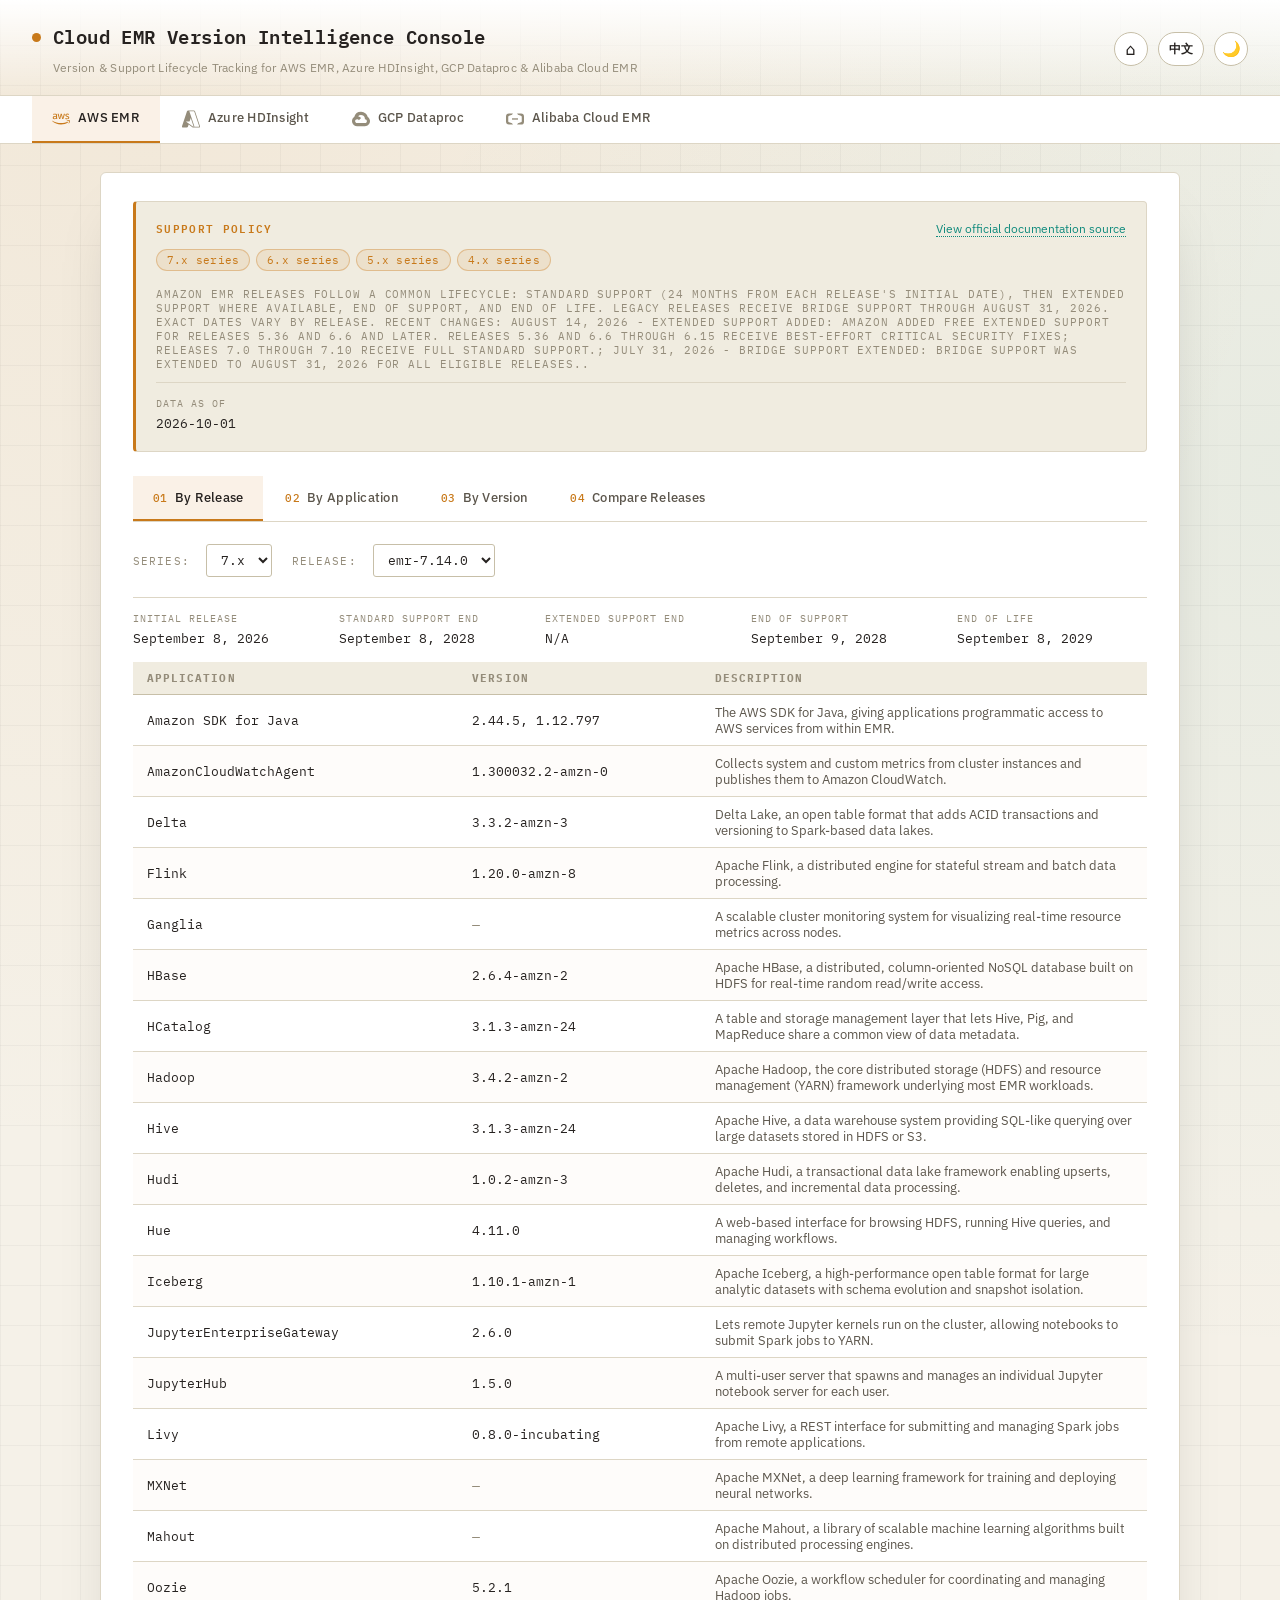
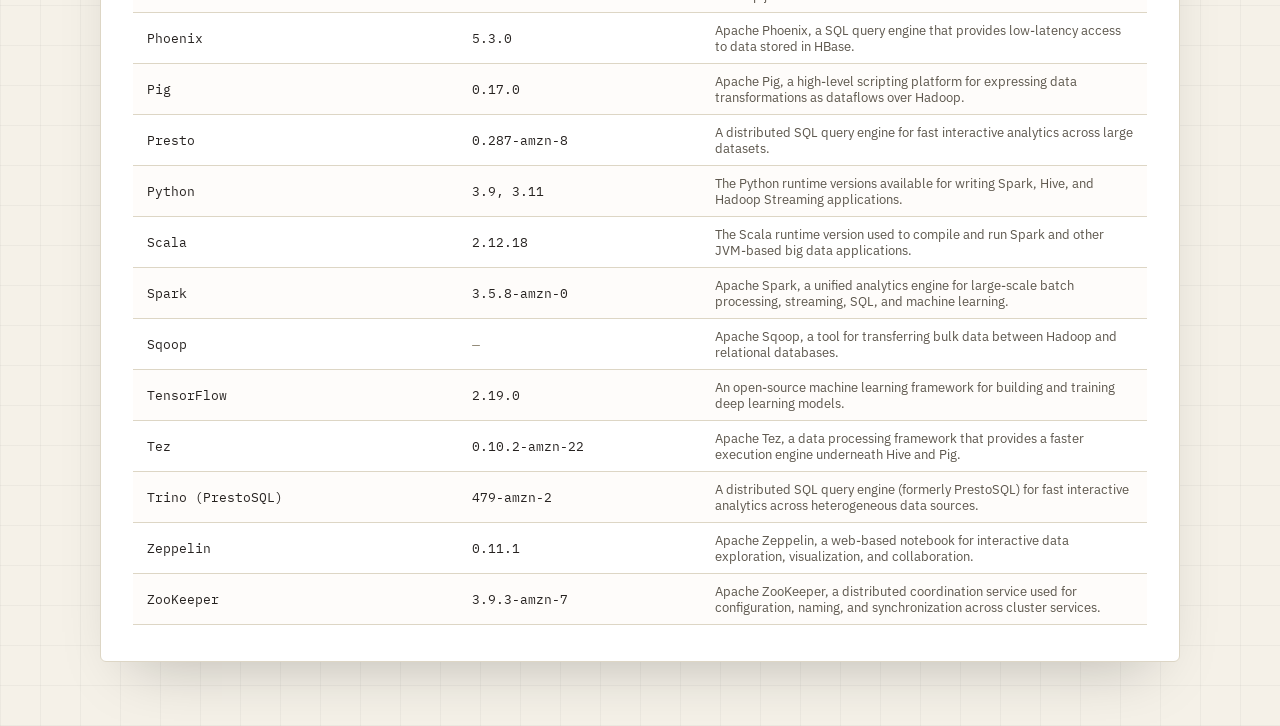
==== commit 027472d1: "Refresh cloud EMR release data from vendor docs (dataAsOf 2026-10-01) Re-fetched AWS EMR, Azure HDIn" ====
--- a/index.html
+++ b/index.html
@@ -688,7 +688,7 @@
 // 数据源: aws-emr-application-version-info.json
 window.CLOUD_DATA = window.CLOUD_DATA || {};
 window.CLOUD_DATA.aws = {
-  "dataAsOf": "2026-09-30",
+  "dataAsOf": "2026-10-01",
   "standardSupportPolicy": {
     "source": "https://docs.amazonaws.cn/en_us/emr/latest/ReleaseGuide/emr-standard-support.html",
     "note": {
@@ -6451,7 +6451,7 @@
 // 数据源: azure-hdinsight-application-version-info.json
 window.CLOUD_DATA = window.CLOUD_DATA || {};
 window.CLOUD_DATA.azure = {
-  "dataAsOf": "2026-09-30",
+  "dataAsOf": "2026-10-01",
   "standardSupportPolicy": {
     "source": "https://learn.microsoft.com/en-us/azure/hdinsight/hdinsight-component-versioning",
     "note": {
@@ -6637,7 +6637,7 @@
 // 数据源: gcp-dataproc-application-version-info.json
 window.CLOUD_DATA = window.CLOUD_DATA || {};
 window.CLOUD_DATA.gcp = {
-  "dataAsOf": "2026-09-30",
+  "dataAsOf": "2026-10-01",
   "standardSupportPolicy": {
     "source": "https://docs.cloud.google.com/managed-spark/docs/concepts/versioning/image-version-lists",
     "note": {
@@ -6646,102 +6646,114 @@
     }
   },
   "applicationDescriptions": {
+    "Ranger": {
+      "en": "Apache Ranger, a centralized framework for managing data security, authorization, and auditing across the cluster.",
+      "zh": "Apache Ranger，一个集中式框架，用于管理集群的数据安全、授权与审计。"
+    },
+    "Conscrypt": {
+      "en": "Conscrypt, a BoringSSL-based Java security provider that offers faster, more current TLS and cryptographic support for the JVM.",
+      "zh": "Conscrypt，一个基于 BoringSSL 的 Java 安全提供者，为 JVM 提供更快速、更新及时的 TLS 与加密支持。"
+    },
+    "Docker": {
+      "en": "Docker, a container runtime used to package and run custom or optional component workloads on the cluster.",
+      "zh": "Docker，一个容器运行时，用于在集群上打包并运行自定义或可选组件的工作负载。"
+    },
+    "Apache Tez": {
+      "en": "Apache Tez, a data processing framework that provides a faster execution engine for Hive and Pig.",
+      "zh": "Apache Tez，一套数据处理框架，为 Hive 和 Pig 提供更快速的执行引擎。"
+    },
+    "Apache Sqoop": {
+      "en": "Apache Sqoop, a tool for bulk transfer of data between Hadoop and relational databases.",
+      "zh": "Apache Sqoop，一个用于在 Hadoop 与关系型数据库之间批量传输数据的工具。"
+    },
+    "Zookeeper": {
+      "en": "Apache ZooKeeper, a distributed coordination service for configuration, naming, and synchronization across cluster services.",
+      "zh": "Apache ZooKeeper，一个分布式协调服务，用于集群各服务间的配置、命名与同步。"
+    },
+    "Zeppelin Notebook": {
+      "en": "Apache Zeppelin, a web-based notebook for interactive data exploration, visualization, and collaboration.",
+      "zh": "Apache Zeppelin，一个基于 Web 的笔记本，用于交互式数据探索、可视化与协作。"
+    },
+    "Apache Spark": {
+      "en": "Apache Spark, a unified analytics engine for large-scale batch processing, streaming, SQL, and machine learning.",
+      "zh": "Apache Spark，一套统一的分析引擎，支持大规模批处理、流处理、SQL 与机器学习。"
+    },
+    "Apache Hudi": {
+      "en": "Apache Hudi, a transactional data lake framework supporting upserts, deletes, and incremental data processing.",
+      "zh": "Apache Hudi，一个事务型数据湖框架，支持更新插入（upsert）、删除与增量数据处理。"
+    },
+    "Java": {
+      "en": "The Java runtime (JDK) on which Spark, Hadoop, and other JVM-based cluster components run.",
+      "zh": "Java 运行时（JDK），Spark、Hadoop 及其他基于 JVM 的集群组件均运行于其上。"
+    },
+    "Hue": {
+      "en": "A web-based interface for browsing HDFS, running Hive queries, and managing workflows.",
+      "zh": "一个基于 Web 的界面，用于浏览 HDFS、运行 Hive 查询并管理工作流。"
+    },
+    "BigQuery Connector": {
+      "en": "The Spark BigQuery connector, letting Spark jobs read from and write to Google BigQuery tables directly.",
+      "zh": "Spark BigQuery 连接器，使 Spark 作业能够直接读写 Google BigQuery 表。"
+    },
+    "Delta Lake": {
+      "en": "Delta Lake, an open table format that brings ACID transactions and versioning to Spark-based data lakes.",
+      "zh": "Delta Lake，一个开放表格式，为基于 Spark 的数据湖提供 ACID 事务与版本管理。"
+    },
+    "Apache Hive": {
+      "en": "Apache Hive, a data warehouse system providing SQL-like querying over large datasets stored in HDFS or object storage.",
+      "zh": "Apache Hive，一套数据仓库系统，可对存储在 HDFS 或对象存储中的大规模数据集进行类 SQL 查询。"
+    },
+    "Apache Kafka": {
+      "en": "Apache Kafka, a distributed event streaming platform for building real-time data pipelines and messaging systems.",
+      "zh": "Apache Kafka，一个分布式事件流平台，用于构建实时数据管道与消息系统。"
+    },
+    "Scala": {
+      "en": "The Scala runtime used to compile and run Spark and other JVM-based big data applications.",
+      "zh": "Scala 运行时，用于编译和运行 Spark 及其他基于 JVM 的大数据应用。"
+    },
+    "Apache Hadoop": {
+      "en": "Apache Hadoop, the core distributed storage (HDFS) and resource management (YARN) framework underlying most big data workloads.",
+      "zh": "Apache Hadoop，核心的分布式存储（HDFS）与资源管理（YARN）框架，是大多数大数据工作负载的底座。"
+    },
+    "Solr": {
+      "en": "Apache Solr, a search platform providing full-text search and indexing over data stored on the cluster.",
+      "zh": "Apache Solr，一个搜索平台，可对集群上存储的数据提供全文检索与索引。"
+    },
+    "Trino": {
+      "en": "Trino, a distributed SQL query engine for fast interactive analytics across heterogeneous data sources.",
+      "zh": "Trino，一个分布式 SQL 查询引擎，可跨异构数据源进行快速交互式分析。"
+    },
+    "Apache Atlas": {
+      "en": "Apache Atlas, a data governance and metadata management framework for cataloging and classifying data assets.",
+      "zh": "Apache Atlas，一个数据治理与元数据管理框架，用于编目和分类数据资产。"
+    },
     "Apache Hive WebHCat": {
       "en": "A REST API for the Hive metastore that lets external tools submit Hive, Pig, and MapReduce jobs and access table metadata over HTTP.",
       "zh": "Hive 元存储（metastore）的 REST API，使外部工具可通过 HTTP 提交 Hive/Pig/MapReduce 作业并访问表元数据。"
     },
-    "Trino": {
-      "en": "Trino, a distributed SQL query engine for fast interactive analytics across heterogeneous data sources.",
-      "zh": "Trino，一个分布式 SQL 查询引擎，可跨异构数据源进行快速交互式分析。"
-    },
-    "Delta Lake": {
-      "en": "Delta Lake, an open table format that brings ACID transactions and versioning to Spark-based data lakes.",
-      "zh": "Delta Lake，一个开放表格式，为基于 Spark 的数据湖提供 ACID 事务与版本管理。"
-    },
-    "Apache Atlas": {
-      "en": "Apache Atlas, a data governance and metadata management framework for cataloging and classifying data assets.",
-      "zh": "Apache Atlas，一个数据治理与元数据管理框架，用于编目和分类数据资产。"
-    },
-    "Docker": {
-      "en": "Docker, a container runtime used to package and run custom or optional component workloads on the cluster.",
-      "zh": "Docker，一个容器运行时，用于在集群上打包并运行自定义或可选组件的工作负载。"
+    "R": {
+      "en": "The R runtime for statistical computing and SparkR/sparklyr workloads.",
+      "zh": "R 运行时，可用于统计计算以及 SparkR/sparklyr 工作负载。"
+    },
+    "Cloud Storage Connector": {
+      "en": "The Hadoop Cloud Storage connector, letting Hadoop and Spark treat Google Cloud Storage buckets as a distributed filesystem.",
+      "zh": "Hadoop Cloud Storage 连接器，使 Hadoop 和 Spark 能将 Google Cloud Storage 存储桶当作分布式文件系统使用。"
+    },
+    "JupyterLab Notebook": {
+      "en": "JupyterLab, a web-based interactive notebook interface for exploratory data analysis and Spark job development.",
+      "zh": "JupyterLab，一个基于 Web 的交互式笔记本界面，用于探索性数据分析与 Spark 作业开发。"
+    },
+    "Python": {
+      "en": "The Python runtime and package management tools for writing Spark, Hive, and Hadoop Streaming applications and scripts.",
+      "zh": "Python 运行时及相关包管理工具，可用于编写 Spark、Hive、Hadoop Streaming 等应用与脚本。"
     },
     "Oozie": {
       "en": "Apache Oozie, a workflow scheduler for coordinating and managing Hadoop jobs.",
       "zh": "Apache Oozie，一个用于协调与管理 Hadoop 作业的工作流调度器。"
     },
-    "Apache Spark": {
-      "en": "Apache Spark, a unified analytics engine for large-scale batch processing, streaming, SQL, and machine learning.",
-      "zh": "Apache Spark，一套统一的分析引擎，支持大规模批处理、流处理、SQL 与机器学习。"
-    },
     "Apache Pig": {
       "en": "Apache Pig, a high-level scripting platform for expressing data transformations as data flows running on Hadoop.",
       "zh": "Apache Pig，一个高层脚本平台，可将数据转换以数据流方式表达并运行于 Hadoop 之上。"
     },
-    "Zeppelin Notebook": {
-      "en": "Apache Zeppelin, a web-based notebook for interactive data exploration, visualization, and collaboration.",
-      "zh": "Apache Zeppelin，一个基于 Web 的笔记本，用于交互式数据探索、可视化与协作。"
-    },
-    "Zookeeper": {
-      "en": "Apache ZooKeeper, a distributed coordination service for configuration, naming, and synchronization across cluster services.",
-      "zh": "Apache ZooKeeper，一个分布式协调服务，用于集群各服务间的配置、命名与同步。"
-    },
-    "Apache Tez": {
-      "en": "Apache Tez, a data processing framework that provides a faster execution engine for Hive and Pig.",
-      "zh": "Apache Tez，一套数据处理框架，为 Hive 和 Pig 提供更快速的执行引擎。"
-    },
-    "Solr": {
-      "en": "Apache Solr, a search platform providing full-text search and indexing over data stored on the cluster.",
-      "zh": "Apache Solr，一个搜索平台，可对集群上存储的数据提供全文检索与索引。"
-    },
-    "Apache Hadoop": {
-      "en": "Apache Hadoop, the core distributed storage (HDFS) and resource management (YARN) framework underlying most big data workloads.",
-      "zh": "Apache Hadoop，核心的分布式存储（HDFS）与资源管理（YARN）框架，是大多数大数据工作负载的底座。"
-    },
-    "R": {
-      "en": "The R runtime for statistical computing and SparkR/sparklyr workloads.",
-      "zh": "R 运行时，可用于统计计算以及 SparkR/sparklyr 工作负载。"
-    },
-    "Apache Hive": {
-      "en": "Apache Hive, a data warehouse system providing SQL-like querying over large datasets stored in HDFS or object storage.",
-      "zh": "Apache Hive，一套数据仓库系统，可对存储在 HDFS 或对象存储中的大规模数据集进行类 SQL 查询。"
-    },
-    "Java": {
-      "en": "The Java runtime (JDK) on which Spark, Hadoop, and other JVM-based cluster components run.",
-      "zh": "Java 运行时（JDK），Spark、Hadoop 及其他基于 JVM 的集群组件均运行于其上。"
-    },
-    "Conscrypt": {
-      "en": "Conscrypt, a BoringSSL-based Java security provider that offers faster, more current TLS and cryptographic support for the JVM.",
-      "zh": "Conscrypt，一个基于 BoringSSL 的 Java 安全提供者，为 JVM 提供更快速、更新及时的 TLS 与加密支持。"
-    },
-    "Apache Hudi": {
-      "en": "Apache Hudi, a transactional data lake framework supporting upserts, deletes, and incremental data processing.",
-      "zh": "Apache Hudi，一个事务型数据湖框架，支持更新插入（upsert）、删除与增量数据处理。"
-    },
-    "Apache Sqoop": {
-      "en": "Apache Sqoop, a tool for bulk transfer of data between Hadoop and relational databases.",
-      "zh": "Apache Sqoop，一个用于在 Hadoop 与关系型数据库之间批量传输数据的工具。"
-    },
-    "Cloud Storage Connector": {
-      "en": "The Hadoop Cloud Storage connector, letting Hadoop and Spark treat Google Cloud Storage buckets as a distributed filesystem.",
-      "zh": "Hadoop Cloud Storage 连接器，使 Hadoop 和 Spark 能将 Google Cloud Storage 存储桶当作分布式文件系统使用。"
-    },
-    "JupyterLab Notebook": {
-      "en": "JupyterLab, a web-based interactive notebook interface for exploratory data analysis and Spark job development.",
-      "zh": "JupyterLab，一个基于 Web 的交互式笔记本界面，用于探索性数据分析与 Spark 作业开发。"
-    },
-    "Apache Kafka": {
-      "en": "Apache Kafka, a distributed event streaming platform for building real-time data pipelines and messaging systems.",
-      "zh": "Apache Kafka，一个分布式事件流平台，用于构建实时数据管道与消息系统。"
-    },
-    "Python": {
-      "en": "The Python runtime and package management tools for writing Spark, Hive, and Hadoop Streaming applications and scripts.",
-      "zh": "Python 运行时及相关包管理工具，可用于编写 Spark、Hive、Hadoop Streaming 等应用与脚本。"
-    },
-    "Hue": {
-      "en": "A web-based interface for browsing HDFS, running Hive queries, and managing workflows.",
-      "zh": "一个基于 Web 的界面，用于浏览 HDFS、运行 Hive 查询并管理工作流。"
-    },
     "Apache Iceberg": {
       "en": "Apache Iceberg, a high-performance open table format for large analytic datasets, with schema evolution and snapshot isolation.",
       "zh": "Apache Iceberg，一个高性能开放表格式，面向大型分析数据集，支持模式演进与快照隔离。"
@@ -6749,18 +6761,6 @@
     "Apache Flink": {
       "en": "Apache Flink, a distributed engine for stateful stream and batch processing.",
       "zh": "Apache Flink，一套用于有状态流式与批量数据处理的分布式引擎。"
-    },
-    "Ranger": {
-      "en": "Apache Ranger, a centralized framework for managing data security, authorization, and auditing across the cluster.",
-      "zh": "Apache Ranger，一个集中式框架，用于管理集群的数据安全、授权与审计。"
-    },
-    "BigQuery Connector": {
-      "en": "The Spark BigQuery connector, letting Spark jobs read from and write to Google BigQuery tables directly.",
-      "zh": "Spark BigQuery 连接器，使 Spark 作业能够直接读写 Google BigQuery 表。"
-    },
-    "Scala": {
-      "en": "The Scala runtime used to compile and run Spark and other JVM-based big data applications.",
-      "zh": "Scala 运行时，用于编译和运行 Spark 及其他基于 JVM 的大数据应用。"
     }
   },
   "releases": [
@@ -7075,7 +7075,7 @@
 // 数据源: aliyun-emr-application-version-info.json
 window.CLOUD_DATA = window.CLOUD_DATA || {};
 window.CLOUD_DATA.aliyun = {
-  "dataAsOf": "2026-09-30",
+  "dataAsOf": "2026-10-01",
   "standardSupportPolicy": {
     "source": "https://help.aliyun.com/zh/emr/emr-on-ecs/product-overview/lifecycle-policies-for-emr-on-ecs",
     "note": {
@@ -7098,165 +7098,165 @@
     }
   },
   "applicationDescriptions": {
+    "Zookeeper": {
+      "en": "Apache ZooKeeper, a distributed coordination service for configuration, naming, and synchronization across cluster services.",
+      "zh": "Apache ZooKeeper，一个分布式协调服务，用于集群各服务间的配置、命名与同步。"
+    },
+    "ClickHouse": {
+      "en": "ClickHouse, a columnar OLAP database for fast real-time analytical queries.",
+      "zh": "ClickHouse，一个列式 OLAP 数据库，适用于快速的实时分析查询。"
+    },
+    "StarRocks3": {
+      "en": "StarRocks 3.x, an MPP-based real-time analytical database.",
+      "zh": "StarRocks 3.x，一个基于 MPP 的实时分析型数据库。"
+    },
+    "Presto": {
+      "en": "A distributed SQL query engine for fast interactive analysis over large datasets.",
+      "zh": "一个分布式 SQL 查询引擎，可对大规模数据集进行快速交互式分析。"
+    },
+    "Celeborn": {
+      "en": "Apache Celeborn, an intermediate shuffle service for Spark and Flink that improves large-scale shuffle stability and performance.",
+      "zh": "Apache Celeborn，一个面向 Spark 和 Flink 的中间 Shuffle 服务，可提升大规模 Shuffle 的稳定性与性能。"
+    },
+    "Impala": {
+      "en": "Apache Impala, an MPP SQL query engine for low-latency interactive analysis directly over HDFS/Hive data.",
+      "zh": "Apache Impala，一个 MPP SQL 查询引擎，可直接对 HDFS/Hive 数据进行低延迟交互式分析。"
+    },
+    "Knox": {
+      "en": "Apache Knox, a unified REST API gateway and authentication proxy for Hadoop cluster services.",
+      "zh": "Apache Knox，一个面向 Hadoop 集群服务的统一 REST API 网关与认证代理。"
+    },
+    "HBase": {
+      "en": "Apache HBase, a distributed columnar NoSQL database built on HDFS that supports real-time random read/write access.",
+      "zh": "Apache HBase，构建在 HDFS 之上的分布式列式 NoSQL 数据库，支持实时随机读写访问。"
+    },
     "Flink Table Store": {
       "en": "Flink Table Store, a streaming data lake storage format supporting stream-batch unified reads and writes (predecessor of Apache Paimon).",
       "zh": "Flink Table Store，一个流式数据湖存储格式，支持流批一体的读写（Apache Paimon 的前身）。"
     },
-    "Presto": {
-      "en": "A distributed SQL query engine for fast interactive analysis over large datasets.",
-      "zh": "一个分布式 SQL 查询引擎，可对大规模数据集进行快速交互式分析。"
+    "Hive": {
+      "en": "Apache Hive, a data warehouse system providing SQL-like querying over large datasets stored in HDFS or object storage.",
+      "zh": "Apache Hive，一套数据仓库系统，可对存储在 HDFS 或对象存储中的大规模数据集进行类 SQL 查询。"
+    },
+    "Kyuubi": {
+      "en": "Apache Kyuubi, a unified JDBC/ODBC gateway service that provides SQL service through a single entry point for multiple engines (Spark, Flink, Trino).",
+      "zh": "Apache Kyuubi，一个统一的 JDBC/ODBC 网关服务，使多种引擎（Spark、Flink、Trino）通过单一入口提供 SQL 服务。"
+    },
+    "Kudu": {
+      "en": "Apache Kudu, a columnar storage engine that supports fast analytics together with real-time updates.",
+      "zh": "Apache Kudu，一个列式存储引擎，在支持实时更新的同时兼顾快速分析。"
+    },
+    "StarRocks2": {
+      "en": "StarRocks 2.x, an MPP-based real-time analytical database.",
+      "zh": "StarRocks 2.x，一个基于 MPP 的实时分析型数据库。"
+    },
+    "Flume": {
+      "en": "Apache Flume, a distributed system for collecting, aggregating, and moving large amounts of log data.",
+      "zh": "Apache Flume，一个用于采集、聚合和移动海量日志数据的分布式系统。"
+    },
+    "Phoenix": {
+      "en": "Apache Phoenix, a SQL query engine providing low-latency access to data stored in HBase.",
+      "zh": "Apache Phoenix，一个 SQL 查询引擎，为存储在 HBase 中的数据提供低延迟访问。"
+    },
+    "OpenLDAP": {
+      "en": "An open-source LDAP directory service for unified identity authentication within the cluster.",
+      "zh": "一个开源 LDAP 目录服务，用于集群内的统一身份认证。"
+    },
+    "JindoCache": {
+      "en": "Alibaba Cloud JindoCache, a local data cache layer that accelerates reads of OSS and other object storage for compute jobs.",
+      "zh": "阿里云 JindoCache，一个本地数据缓存层，可加速计算作业读取 OSS 及其他对象存储。"
+    },
+    "RSS": {
+      "en": "Remote Shuffle Service, an external/elastic shuffle service for Spark and other engines that reduces reliance on local disks during large-scale shuffles.",
+      "zh": "Remote Shuffle Service，一个面向 Spark 等引擎的外部/弹性 Shuffle 服务，可降低大规模 Shuffle 对本地磁盘的依赖。"
+    },
+    "Spark2": {
+      "en": "Apache Spark 2.x, a unified analytics engine for large-scale batch processing, streaming, SQL, and machine learning.",
+      "zh": "Apache Spark 2.x，一套统一的分析引擎，支持大规模批处理、流处理、SQL 与机器学习。"
+    },
+    "Ranger-plugin": {
+      "en": "Ranger plugins for individual components (Hive, HDFS, HBase, etc.) that enforce Ranger-managed access policies inside each service.",
+      "zh": "面向各组件的 Ranger 插件（Hive、HDFS、HBase 等），在各服务内部强制执行由 Ranger 管理的访问策略。"
+    },
+    "Flink": {
+      "en": "Apache Flink, a distributed engine for stateful stream and batch processing.",
+      "zh": "Apache Flink，一套用于有状态流式与批量数据处理的分布式引擎。"
+    },
+    "Spark3": {
+      "en": "Apache Spark 3.x, a unified analytics engine for large-scale batch processing, streaming, SQL, and machine learning.",
+      "zh": "Apache Spark 3.x，一套统一的分析引擎，支持大规模批处理、流处理、SQL 与机器学习。"
+    },
+    "Kafka": {
+      "en": "Apache Kafka, a distributed event streaming platform for building real-time data pipelines and messaging systems.",
+      "zh": "Apache Kafka，一个分布式事件流平台，用于构建实时数据管道与消息系统。"
+    },
+    "Kafka Manager": {
+      "en": "A web tool for managing and monitoring Kafka clusters.",
+      "zh": "一个用于管理和监控 Kafka 集群的 Web 工具。"
+    },
+    "HDFS": {
+      "en": "The Hadoop Distributed File System (HDFS), the core storage layer underlying most EMR cluster workloads.",
+      "zh": "Hadoop 分布式文件系统（HDFS），是大多数 EMR 集群工作负载的底层核心存储层。"
+    },
+    "YARN": {
+      "en": "Yet Another Resource Negotiator (YARN), the cluster resource management and job scheduling layer underlying most EMR workloads.",
+      "zh": "Yet Another Resource Negotiator（YARN），集群资源管理与作业调度层，是大多数 EMR 工作负载的底座。"
+    },
+    "Ranger": {
+      "en": "Apache Ranger, a centralized framework for managing data security, authorization, and auditing across the cluster.",
+      "zh": "Apache Ranger，一个集中式框架，用于管理集群的数据安全、授权与审计。"
+    },
+    "Tez": {
+      "en": "Apache Tez, a data processing framework that provides a faster execution engine for Hive and Pig.",
+      "zh": "Apache Tez，一套数据处理框架，为 Hive 和 Pig 提供更快速的执行引擎。"
+    },
+    "Hadoop-Common": {
+      "en": "Hadoop Common, the shared libraries (I/O, serialization, RPC) that HDFS, YARN, and other Hadoop modules depend on.",
+      "zh": "Hadoop Common，HDFS、YARN 及其他 Hadoop 模块所依赖的公共库（I/O、序列化、RPC）。"
     },
     "DeltaLake": {
       "en": "Delta Lake, an open table format that brings ACID transactions and versioning to Spark-based data lakes.",
       "zh": "Delta Lake，一个开放表格式，为基于 Spark 的数据湖提供 ACID 事务与版本管理。"
     },
+    "DLF-Auth": {
+      "en": "Alibaba Cloud Data Lake Formation's authentication and authorization component, providing unified data catalog access control for Hive, Spark, and other engines.",
+      "zh": "阿里云数据湖构建（Data Lake Formation）的认证/授权组件，为 Hive、Spark 等引擎提供统一的数据目录访问控制。"
+    },
+    "JindoData": {
+      "en": "Alibaba Cloud JindoData, a compute-storage separation data access layer that optimizes Hadoop ecosystem access to OSS.",
+      "zh": "阿里云 JindoData，一个存算分离的数据访问层，优化 Hadoop 生态组件对 OSS 的读写。"
+    },
+    "Hudi": {
+      "en": "Apache Hudi, a transactional data lake framework supporting upserts, deletes, and incremental data processing.",
+      "zh": "Apache Hudi，一个事务型数据湖框架，支持更新插入（upsert）、删除与增量数据处理。"
+    },
+    "Sqoop": {
+      "en": "Apache Sqoop, a tool for bulk transfer of data between Hadoop and relational databases.",
+      "zh": "Apache Sqoop，一个用于在 Hadoop 与关系型数据库之间批量传输数据的工具。"
+    },
+    "StarRocks": {
+      "en": "StarRocks, an MPP-based real-time analytical database.",
+      "zh": "StarRocks，一个基于 MPP 的实时分析型数据库。"
+    },
+    "Paimon": {
+      "en": "Apache Paimon (formerly Flink Table Store), an open table format for stream-batch unified data lake workloads.",
+      "zh": "Apache Paimon（前身为 Flink Table Store），一个面向流批一体数据湖工作负载的开放表格式。"
+    },
+    "Doris": {
+      "en": "Apache Doris, an MPP-based real-time analytical database.",
+      "zh": "Apache Doris，一个基于 MPP 的实时分析型数据库。"
+    },
+    "Trino": {
+      "en": "Trino, a distributed SQL query engine for fast interactive analytics across heterogeneous data sources.",
+      "zh": "Trino，一个分布式 SQL 查询引擎，可跨异构数据源进行快速交互式分析。"
+    },
+    "OSS-HDFS": {
+      "en": "Alibaba Cloud's HDFS-compatible interface for OSS object storage, letting Hadoop ecosystem components access OSS as if it were HDFS.",
+      "zh": "阿里云针对 OSS 对象存储提供的 HDFS 兼容接口，使 Hadoop 生态组件能像访问 HDFS 一样访问 OSS。"
+    },
     "Iceberg": {
       "en": "Apache Iceberg, a high-performance open table format for large analytic datasets, with schema evolution and snapshot isolation.",
       "zh": "Apache Iceberg，一个高性能开放表格式，面向大型分析数据集，支持模式演进与快照隔离。"
-    },
-    "YARN": {
-      "en": "Yet Another Resource Negotiator (YARN), the cluster resource management and job scheduling layer underlying most EMR workloads.",
-      "zh": "Yet Another Resource Negotiator（YARN），集群资源管理与作业调度层，是大多数 EMR 工作负载的底座。"
-    },
-    "Sqoop": {
-      "en": "Apache Sqoop, a tool for bulk transfer of data between Hadoop and relational databases.",
-      "zh": "Apache Sqoop，一个用于在 Hadoop 与关系型数据库之间批量传输数据的工具。"
-    },
-    "Kafka Manager": {
-      "en": "A web tool for managing and monitoring Kafka clusters.",
-      "zh": "一个用于管理和监控 Kafka 集群的 Web 工具。"
-    },
-    "Doris": {
-      "en": "Apache Doris, an MPP-based real-time analytical database.",
-      "zh": "Apache Doris，一个基于 MPP 的实时分析型数据库。"
-    },
-    "Kyuubi": {
-      "en": "Apache Kyuubi, a unified JDBC/ODBC gateway service that provides SQL service through a single entry point for multiple engines (Spark, Flink, Trino).",
-      "zh": "Apache Kyuubi，一个统一的 JDBC/ODBC 网关服务，使多种引擎（Spark、Flink、Trino）通过单一入口提供 SQL 服务。"
-    },
-    "Tez": {
-      "en": "Apache Tez, a data processing framework that provides a faster execution engine for Hive and Pig.",
-      "zh": "Apache Tez，一套数据处理框架，为 Hive 和 Pig 提供更快速的执行引擎。"
-    },
-    "Ranger": {
-      "en": "Apache Ranger, a centralized framework for managing data security, authorization, and auditing across the cluster.",
-      "zh": "Apache Ranger，一个集中式框架，用于管理集群的数据安全、授权与审计。"
-    },
-    "JindoCache": {
-      "en": "Alibaba Cloud JindoCache, a local data cache layer that accelerates reads of OSS and other object storage for compute jobs.",
-      "zh": "阿里云 JindoCache，一个本地数据缓存层，可加速计算作业读取 OSS 及其他对象存储。"
-    },
-    "Hadoop-Common": {
-      "en": "Hadoop Common, the shared libraries (I/O, serialization, RPC) that HDFS, YARN, and other Hadoop modules depend on.",
-      "zh": "Hadoop Common，HDFS、YARN 及其他 Hadoop 模块所依赖的公共库（I/O、序列化、RPC）。"
-    },
-    "JindoData": {
-      "en": "Alibaba Cloud JindoData, a compute-storage separation data access layer that optimizes Hadoop ecosystem access to OSS.",
-      "zh": "阿里云 JindoData，一个存算分离的数据访问层，优化 Hadoop 生态组件对 OSS 的读写。"
-    },
-    "Phoenix": {
-      "en": "Apache Phoenix, a SQL query engine providing low-latency access to data stored in HBase.",
-      "zh": "Apache Phoenix，一个 SQL 查询引擎，为存储在 HBase 中的数据提供低延迟访问。"
-    },
-    "DLF-Auth": {
-      "en": "Alibaba Cloud Data Lake Formation's authentication and authorization component, providing unified data catalog access control for Hive, Spark, and other engines.",
-      "zh": "阿里云数据湖构建（Data Lake Formation）的认证/授权组件，为 Hive、Spark 等引擎提供统一的数据目录访问控制。"
-    },
-    "StarRocks3": {
-      "en": "StarRocks 3.x, an MPP-based real-time analytical database.",
-      "zh": "StarRocks 3.x，一个基于 MPP 的实时分析型数据库。"
-    },
-    "Kafka": {
-      "en": "Apache Kafka, a distributed event streaming platform for building real-time data pipelines and messaging systems.",
-      "zh": "Apache Kafka，一个分布式事件流平台，用于构建实时数据管道与消息系统。"
-    },
-    "HDFS": {
-      "en": "The Hadoop Distributed File System (HDFS), the core storage layer underlying most EMR cluster workloads.",
-      "zh": "Hadoop 分布式文件系统（HDFS），是大多数 EMR 集群工作负载的底层核心存储层。"
-    },
-    "Flume": {
-      "en": "Apache Flume, a distributed system for collecting, aggregating, and moving large amounts of log data.",
-      "zh": "Apache Flume，一个用于采集、聚合和移动海量日志数据的分布式系统。"
-    },
-    "ClickHouse": {
-      "en": "ClickHouse, a columnar OLAP database for fast real-time analytical queries.",
-      "zh": "ClickHouse，一个列式 OLAP 数据库，适用于快速的实时分析查询。"
-    },
-    "Ranger-plugin": {
-      "en": "Ranger plugins for individual components (Hive, HDFS, HBase, etc.) that enforce Ranger-managed access policies inside each service.",
-      "zh": "面向各组件的 Ranger 插件（Hive、HDFS、HBase 等），在各服务内部强制执行由 Ranger 管理的访问策略。"
-    },
-    "Hive": {
-      "en": "Apache Hive, a data warehouse system providing SQL-like querying over large datasets stored in HDFS or object storage.",
-      "zh": "Apache Hive，一套数据仓库系统，可对存储在 HDFS 或对象存储中的大规模数据集进行类 SQL 查询。"
-    },
-    "HBase": {
-      "en": "Apache HBase, a distributed columnar NoSQL database built on HDFS that supports real-time random read/write access.",
-      "zh": "Apache HBase，构建在 HDFS 之上的分布式列式 NoSQL 数据库，支持实时随机读写访问。"
-    },
-    "RSS": {
-      "en": "Remote Shuffle Service, an external/elastic shuffle service for Spark and other engines that reduces reliance on local disks during large-scale shuffles.",
-      "zh": "Remote Shuffle Service，一个面向 Spark 等引擎的外部/弹性 Shuffle 服务，可降低大规模 Shuffle 对本地磁盘的依赖。"
-    },
-    "Kudu": {
-      "en": "Apache Kudu, a columnar storage engine that supports fast analytics together with real-time updates.",
-      "zh": "Apache Kudu，一个列式存储引擎，在支持实时更新的同时兼顾快速分析。"
-    },
-    "Knox": {
-      "en": "Apache Knox, a unified REST API gateway and authentication proxy for Hadoop cluster services.",
-      "zh": "Apache Knox，一个面向 Hadoop 集群服务的统一 REST API 网关与认证代理。"
-    },
-    "Spark3": {
-      "en": "Apache Spark 3.x, a unified analytics engine for large-scale batch processing, streaming, SQL, and machine learning.",
-      "zh": "Apache Spark 3.x，一套统一的分析引擎，支持大规模批处理、流处理、SQL 与机器学习。"
-    },
-    "Hudi": {
-      "en": "Apache Hudi, a transactional data lake framework supporting upserts, deletes, and incremental data processing.",
-      "zh": "Apache Hudi，一个事务型数据湖框架，支持更新插入（upsert）、删除与增量数据处理。"
-    },
-    "Zookeeper": {
-      "en": "Apache ZooKeeper, a distributed coordination service for configuration, naming, and synchronization across cluster services.",
-      "zh": "Apache ZooKeeper，一个分布式协调服务，用于集群各服务间的配置、命名与同步。"
-    },
-    "Celeborn": {
-      "en": "Apache Celeborn, an intermediate shuffle service for Spark and Flink that improves large-scale shuffle stability and performance.",
-      "zh": "Apache Celeborn，一个面向 Spark 和 Flink 的中间 Shuffle 服务，可提升大规模 Shuffle 的稳定性与性能。"
-    },
-    "Flink": {
-      "en": "Apache Flink, a distributed engine for stateful stream and batch processing.",
-      "zh": "Apache Flink，一套用于有状态流式与批量数据处理的分布式引擎。"
-    },
-    "StarRocks": {
-      "en": "StarRocks, an MPP-based real-time analytical database.",
-      "zh": "StarRocks，一个基于 MPP 的实时分析型数据库。"
-    },
-    "Impala": {
-      "en": "Apache Impala, an MPP SQL query engine for low-latency interactive analysis directly over HDFS/Hive data.",
-      "zh": "Apache Impala，一个 MPP SQL 查询引擎，可直接对 HDFS/Hive 数据进行低延迟交互式分析。"
-    },
-    "OpenLDAP": {
-      "en": "An open-source LDAP directory service for unified identity authentication within the cluster.",
-      "zh": "一个开源 LDAP 目录服务，用于集群内的统一身份认证。"
-    },
-    "Trino": {
-      "en": "Trino, a distributed SQL query engine for fast interactive analytics across heterogeneous data sources.",
-      "zh": "Trino，一个分布式 SQL 查询引擎，可跨异构数据源进行快速交互式分析。"
-    },
-    "Spark2": {
-      "en": "Apache Spark 2.x, a unified analytics engine for large-scale batch processing, streaming, SQL, and machine learning.",
-      "zh": "Apache Spark 2.x，一套统一的分析引擎，支持大规模批处理、流处理、SQL 与机器学习。"
-    },
-    "StarRocks2": {
-      "en": "StarRocks 2.x, an MPP-based real-time analytical database.",
-      "zh": "StarRocks 2.x，一个基于 MPP 的实时分析型数据库。"
-    },
-    "Paimon": {
-      "en": "Apache Paimon (formerly Flink Table Store), an open table format for stream-batch unified data lake workloads.",
-      "zh": "Apache Paimon（前身为 Flink Table Store），一个面向流批一体数据湖工作负载的开放表格式。"
-    },
-    "OSS-HDFS": {
-      "en": "Alibaba Cloud's HDFS-compatible interface for OSS object storage, letting Hadoop ecosystem components access OSS as if it were HDFS.",
-      "zh": "阿里云针对 OSS 对象存储提供的 HDFS 兼容接口，使 Hadoop 生态组件能像访问 HDFS 一样访问 OSS。"
     }
   },
   "releaseLifecycle": {
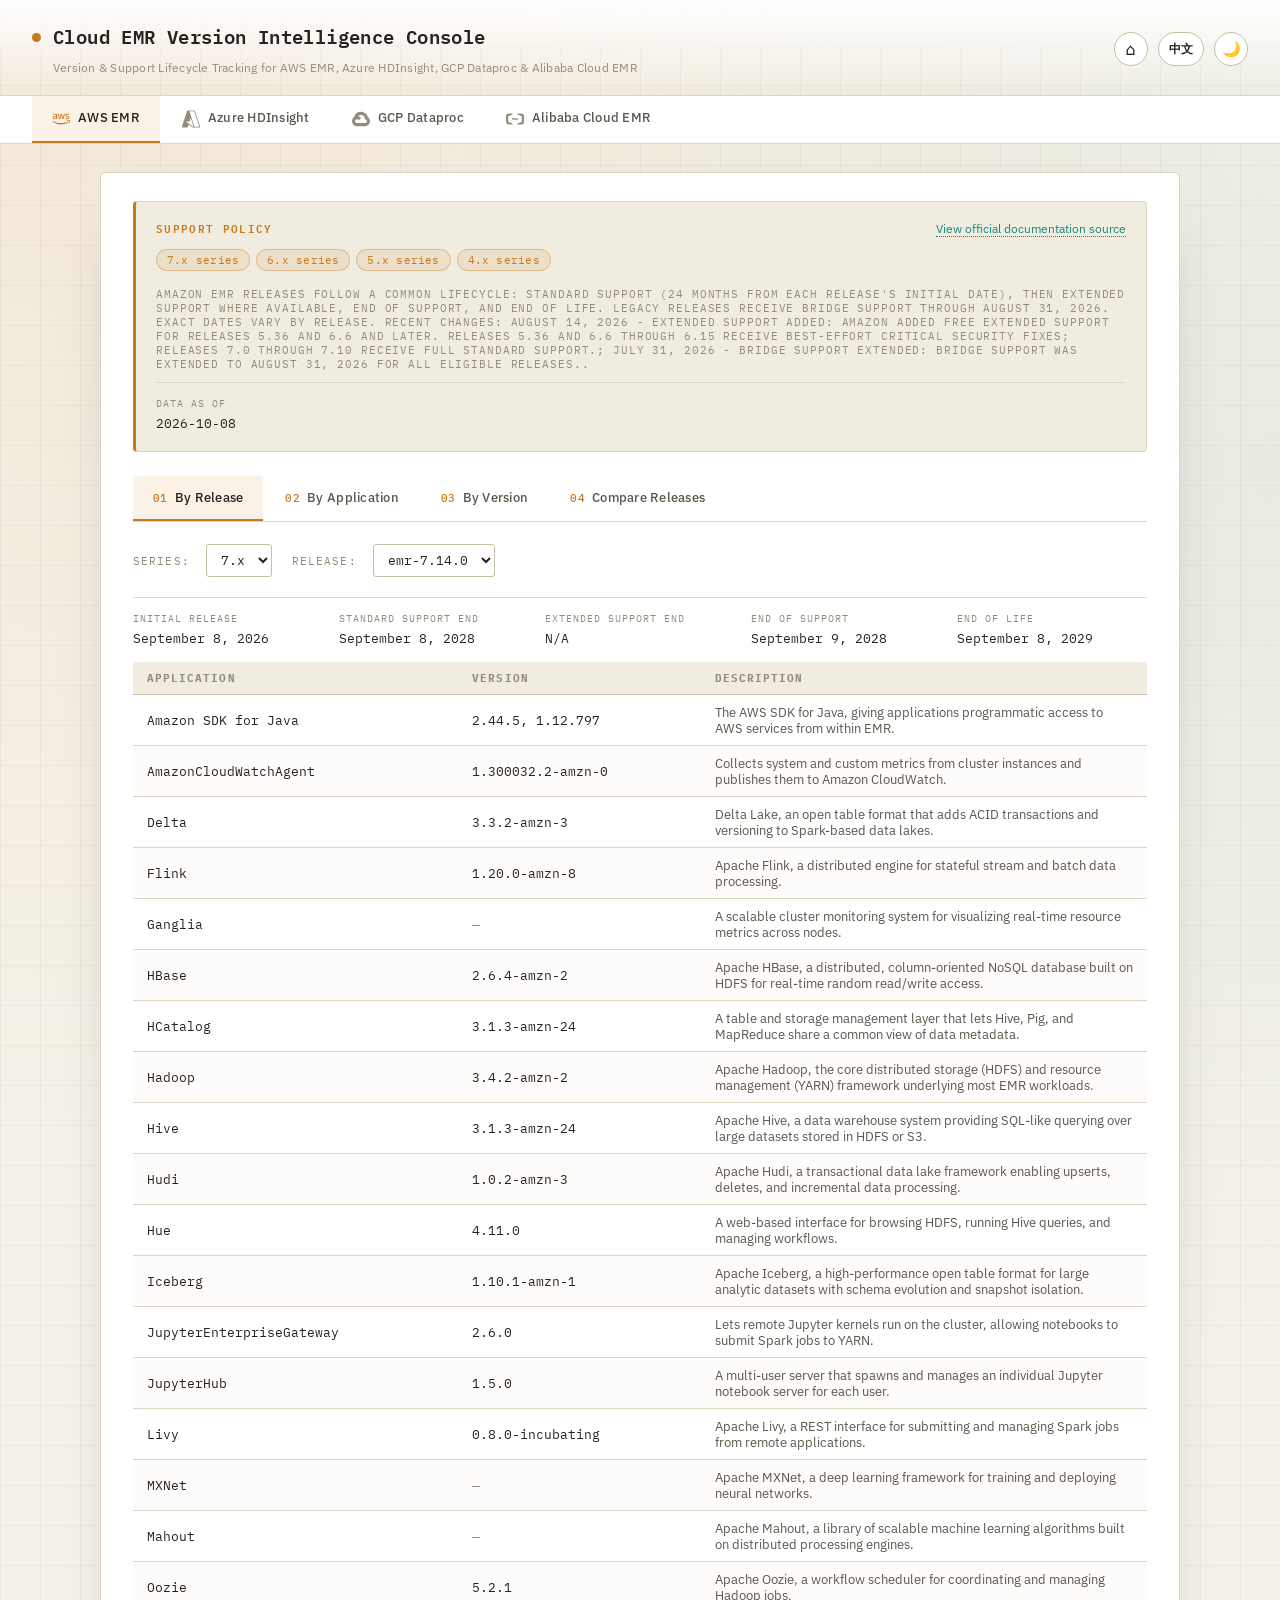
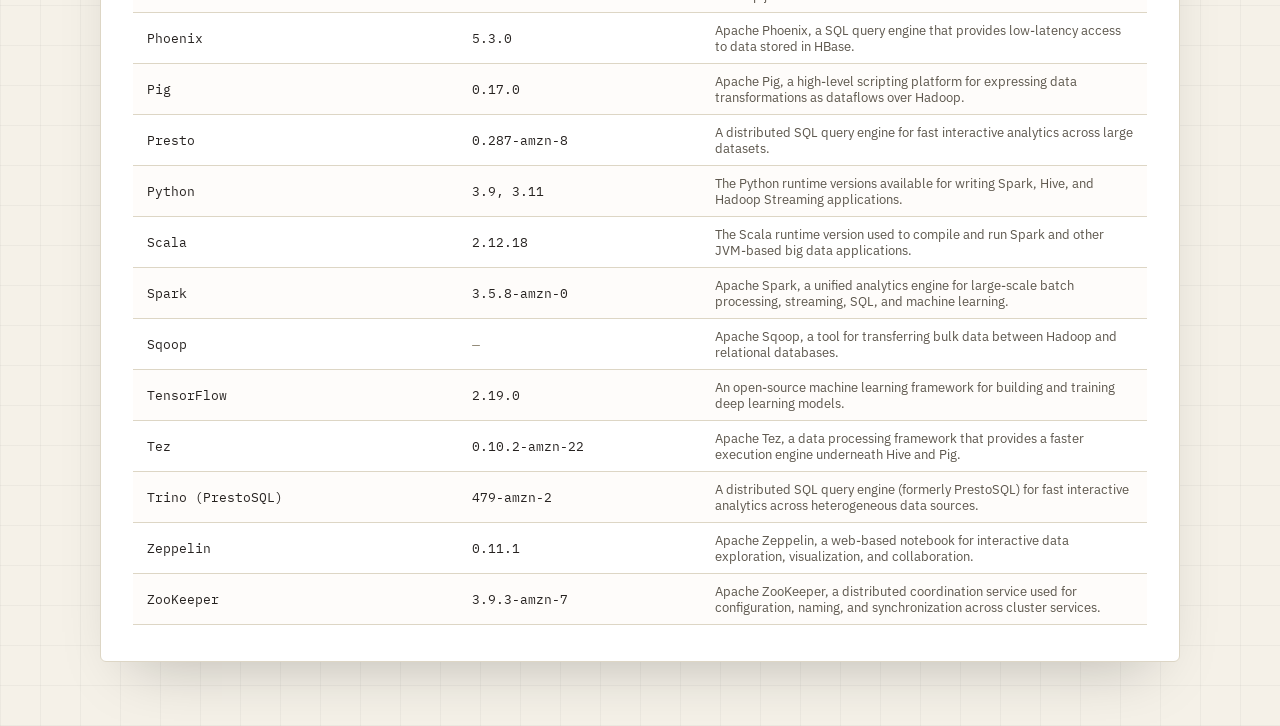
==== commit 73b9d03b: "Refresh cloud EMR release data from vendor docs (dataAsOf 2026-10-08) Re-fetched AWS EMR, Azure HDIn" ====
--- a/index.html
+++ b/index.html
@@ -688,7 +688,7 @@
 // 数据源: aws-emr-application-version-info.json
 window.CLOUD_DATA = window.CLOUD_DATA || {};
 window.CLOUD_DATA.aws = {
-  "dataAsOf": "2026-10-01",
+  "dataAsOf": "2026-10-08",
   "standardSupportPolicy": {
     "source": "https://docs.amazonaws.cn/en_us/emr/latest/ReleaseGuide/emr-standard-support.html",
     "note": {
@@ -6451,7 +6451,7 @@
 // 数据源: azure-hdinsight-application-version-info.json
 window.CLOUD_DATA = window.CLOUD_DATA || {};
 window.CLOUD_DATA.azure = {
-  "dataAsOf": "2026-10-01",
+  "dataAsOf": "2026-10-08",
   "standardSupportPolicy": {
     "source": "https://learn.microsoft.com/en-us/azure/hdinsight/hdinsight-component-versioning",
     "note": {
@@ -6637,7 +6637,7 @@
 // 数据源: gcp-dataproc-application-version-info.json
 window.CLOUD_DATA = window.CLOUD_DATA || {};
 window.CLOUD_DATA.gcp = {
-  "dataAsOf": "2026-10-01",
+  "dataAsOf": "2026-10-08",
   "standardSupportPolicy": {
     "source": "https://docs.cloud.google.com/managed-spark/docs/concepts/versioning/image-version-lists",
     "note": {
@@ -6646,121 +6646,121 @@
     }
   },
   "applicationDescriptions": {
+    "BigQuery Connector": {
+      "en": "The Spark BigQuery connector, letting Spark jobs read from and write to Google BigQuery tables directly.",
+      "zh": "Spark BigQuery 连接器，使 Spark 作业能够直接读写 Google BigQuery 表。"
+    },
+    "Apache Tez": {
+      "en": "Apache Tez, a data processing framework that provides a faster execution engine for Hive and Pig.",
+      "zh": "Apache Tez，一套数据处理框架，为 Hive 和 Pig 提供更快速的执行引擎。"
+    },
+    "Apache Hive WebHCat": {
+      "en": "A REST API for the Hive metastore that lets external tools submit Hive, Pig, and MapReduce jobs and access table metadata over HTTP.",
+      "zh": "Hive 元存储（metastore）的 REST API，使外部工具可通过 HTTP 提交 Hive/Pig/MapReduce 作业并访问表元数据。"
+    },
+    "Apache Hadoop": {
+      "en": "Apache Hadoop, the core distributed storage (HDFS) and resource management (YARN) framework underlying most big data workloads.",
+      "zh": "Apache Hadoop，核心的分布式存储（HDFS）与资源管理（YARN）框架，是大多数大数据工作负载的底座。"
+    },
+    "Apache Hive": {
+      "en": "Apache Hive, a data warehouse system providing SQL-like querying over large datasets stored in HDFS or object storage.",
+      "zh": "Apache Hive，一套数据仓库系统，可对存储在 HDFS 或对象存储中的大规模数据集进行类 SQL 查询。"
+    },
+    "Trino": {
+      "en": "Trino, a distributed SQL query engine for fast interactive analytics across heterogeneous data sources.",
+      "zh": "Trino，一个分布式 SQL 查询引擎，可跨异构数据源进行快速交互式分析。"
+    },
+    "Conscrypt": {
+      "en": "Conscrypt, a BoringSSL-based Java security provider that offers faster, more current TLS and cryptographic support for the JVM.",
+      "zh": "Conscrypt，一个基于 BoringSSL 的 Java 安全提供者，为 JVM 提供更快速、更新及时的 TLS 与加密支持。"
+    },
+    "Apache Atlas": {
+      "en": "Apache Atlas, a data governance and metadata management framework for cataloging and classifying data assets.",
+      "zh": "Apache Atlas，一个数据治理与元数据管理框架，用于编目和分类数据资产。"
+    },
+    "Docker": {
+      "en": "Docker, a container runtime used to package and run custom or optional component workloads on the cluster.",
+      "zh": "Docker，一个容器运行时，用于在集群上打包并运行自定义或可选组件的工作负载。"
+    },
+    "Java": {
+      "en": "The Java runtime (JDK) on which Spark, Hadoop, and other JVM-based cluster components run.",
+      "zh": "Java 运行时（JDK），Spark、Hadoop 及其他基于 JVM 的集群组件均运行于其上。"
+    },
+    "Apache Sqoop": {
+      "en": "Apache Sqoop, a tool for bulk transfer of data between Hadoop and relational databases.",
+      "zh": "Apache Sqoop，一个用于在 Hadoop 与关系型数据库之间批量传输数据的工具。"
+    },
+    "Apache Pig": {
+      "en": "Apache Pig, a high-level scripting platform for expressing data transformations as data flows running on Hadoop.",
+      "zh": "Apache Pig，一个高层脚本平台，可将数据转换以数据流方式表达并运行于 Hadoop 之上。"
+    },
+    "R": {
+      "en": "The R runtime for statistical computing and SparkR/sparklyr workloads.",
+      "zh": "R 运行时，可用于统计计算以及 SparkR/sparklyr 工作负载。"
+    },
+    "Hue": {
+      "en": "A web-based interface for browsing HDFS, running Hive queries, and managing workflows.",
+      "zh": "一个基于 Web 的界面，用于浏览 HDFS、运行 Hive 查询并管理工作流。"
+    },
+    "Apache Kafka": {
+      "en": "Apache Kafka, a distributed event streaming platform for building real-time data pipelines and messaging systems.",
+      "zh": "Apache Kafka，一个分布式事件流平台，用于构建实时数据管道与消息系统。"
+    },
+    "JupyterLab Notebook": {
+      "en": "JupyterLab, a web-based interactive notebook interface for exploratory data analysis and Spark job development.",
+      "zh": "JupyterLab，一个基于 Web 的交互式笔记本界面，用于探索性数据分析与 Spark 作业开发。"
+    },
+    "Solr": {
+      "en": "Apache Solr, a search platform providing full-text search and indexing over data stored on the cluster.",
+      "zh": "Apache Solr，一个搜索平台，可对集群上存储的数据提供全文检索与索引。"
+    },
+    "Apache Spark": {
+      "en": "Apache Spark, a unified analytics engine for large-scale batch processing, streaming, SQL, and machine learning.",
+      "zh": "Apache Spark，一套统一的分析引擎，支持大规模批处理、流处理、SQL 与机器学习。"
+    },
+    "Apache Iceberg": {
+      "en": "Apache Iceberg, a high-performance open table format for large analytic datasets, with schema evolution and snapshot isolation.",
+      "zh": "Apache Iceberg，一个高性能开放表格式，面向大型分析数据集，支持模式演进与快照隔离。"
+    },
+    "Apache Flink": {
+      "en": "Apache Flink, a distributed engine for stateful stream and batch processing.",
+      "zh": "Apache Flink，一套用于有状态流式与批量数据处理的分布式引擎。"
+    },
+    "Scala": {
+      "en": "The Scala runtime used to compile and run Spark and other JVM-based big data applications.",
+      "zh": "Scala 运行时，用于编译和运行 Spark 及其他基于 JVM 的大数据应用。"
+    },
+    "Python": {
+      "en": "The Python runtime and package management tools for writing Spark, Hive, and Hadoop Streaming applications and scripts.",
+      "zh": "Python 运行时及相关包管理工具，可用于编写 Spark、Hive、Hadoop Streaming 等应用与脚本。"
+    },
+    "Delta Lake": {
+      "en": "Delta Lake, an open table format that brings ACID transactions and versioning to Spark-based data lakes.",
+      "zh": "Delta Lake，一个开放表格式，为基于 Spark 的数据湖提供 ACID 事务与版本管理。"
+    },
+    "Apache Hudi": {
+      "en": "Apache Hudi, a transactional data lake framework supporting upserts, deletes, and incremental data processing.",
+      "zh": "Apache Hudi，一个事务型数据湖框架，支持更新插入（upsert）、删除与增量数据处理。"
+    },
+    "Zookeeper": {
+      "en": "Apache ZooKeeper, a distributed coordination service for configuration, naming, and synchronization across cluster services.",
+      "zh": "Apache ZooKeeper，一个分布式协调服务，用于集群各服务间的配置、命名与同步。"
+    },
+    "Zeppelin Notebook": {
+      "en": "Apache Zeppelin, a web-based notebook for interactive data exploration, visualization, and collaboration.",
+      "zh": "Apache Zeppelin，一个基于 Web 的笔记本，用于交互式数据探索、可视化与协作。"
+    },
+    "Cloud Storage Connector": {
+      "en": "The Hadoop Cloud Storage connector, letting Hadoop and Spark treat Google Cloud Storage buckets as a distributed filesystem.",
+      "zh": "Hadoop Cloud Storage 连接器，使 Hadoop 和 Spark 能将 Google Cloud Storage 存储桶当作分布式文件系统使用。"
+    },
     "Ranger": {
       "en": "Apache Ranger, a centralized framework for managing data security, authorization, and auditing across the cluster.",
       "zh": "Apache Ranger，一个集中式框架，用于管理集群的数据安全、授权与审计。"
     },
-    "Conscrypt": {
-      "en": "Conscrypt, a BoringSSL-based Java security provider that offers faster, more current TLS and cryptographic support for the JVM.",
-      "zh": "Conscrypt，一个基于 BoringSSL 的 Java 安全提供者，为 JVM 提供更快速、更新及时的 TLS 与加密支持。"
-    },
-    "Docker": {
-      "en": "Docker, a container runtime used to package and run custom or optional component workloads on the cluster.",
-      "zh": "Docker，一个容器运行时，用于在集群上打包并运行自定义或可选组件的工作负载。"
-    },
-    "Apache Tez": {
-      "en": "Apache Tez, a data processing framework that provides a faster execution engine for Hive and Pig.",
-      "zh": "Apache Tez，一套数据处理框架，为 Hive 和 Pig 提供更快速的执行引擎。"
-    },
-    "Apache Sqoop": {
-      "en": "Apache Sqoop, a tool for bulk transfer of data between Hadoop and relational databases.",
-      "zh": "Apache Sqoop，一个用于在 Hadoop 与关系型数据库之间批量传输数据的工具。"
-    },
-    "Zookeeper": {
-      "en": "Apache ZooKeeper, a distributed coordination service for configuration, naming, and synchronization across cluster services.",
-      "zh": "Apache ZooKeeper，一个分布式协调服务，用于集群各服务间的配置、命名与同步。"
-    },
-    "Zeppelin Notebook": {
-      "en": "Apache Zeppelin, a web-based notebook for interactive data exploration, visualization, and collaboration.",
-      "zh": "Apache Zeppelin，一个基于 Web 的笔记本，用于交互式数据探索、可视化与协作。"
-    },
-    "Apache Spark": {
-      "en": "Apache Spark, a unified analytics engine for large-scale batch processing, streaming, SQL, and machine learning.",
-      "zh": "Apache Spark，一套统一的分析引擎，支持大规模批处理、流处理、SQL 与机器学习。"
-    },
-    "Apache Hudi": {
-      "en": "Apache Hudi, a transactional data lake framework supporting upserts, deletes, and incremental data processing.",
-      "zh": "Apache Hudi，一个事务型数据湖框架，支持更新插入（upsert）、删除与增量数据处理。"
-    },
-    "Java": {
-      "en": "The Java runtime (JDK) on which Spark, Hadoop, and other JVM-based cluster components run.",
-      "zh": "Java 运行时（JDK），Spark、Hadoop 及其他基于 JVM 的集群组件均运行于其上。"
-    },
-    "Hue": {
-      "en": "A web-based interface for browsing HDFS, running Hive queries, and managing workflows.",
-      "zh": "一个基于 Web 的界面，用于浏览 HDFS、运行 Hive 查询并管理工作流。"
-    },
-    "BigQuery Connector": {
-      "en": "The Spark BigQuery connector, letting Spark jobs read from and write to Google BigQuery tables directly.",
-      "zh": "Spark BigQuery 连接器，使 Spark 作业能够直接读写 Google BigQuery 表。"
-    },
-    "Delta Lake": {
-      "en": "Delta Lake, an open table format that brings ACID transactions and versioning to Spark-based data lakes.",
-      "zh": "Delta Lake，一个开放表格式，为基于 Spark 的数据湖提供 ACID 事务与版本管理。"
-    },
-    "Apache Hive": {
-      "en": "Apache Hive, a data warehouse system providing SQL-like querying over large datasets stored in HDFS or object storage.",
-      "zh": "Apache Hive，一套数据仓库系统，可对存储在 HDFS 或对象存储中的大规模数据集进行类 SQL 查询。"
-    },
-    "Apache Kafka": {
-      "en": "Apache Kafka, a distributed event streaming platform for building real-time data pipelines and messaging systems.",
-      "zh": "Apache Kafka，一个分布式事件流平台，用于构建实时数据管道与消息系统。"
-    },
-    "Scala": {
-      "en": "The Scala runtime used to compile and run Spark and other JVM-based big data applications.",
-      "zh": "Scala 运行时，用于编译和运行 Spark 及其他基于 JVM 的大数据应用。"
-    },
-    "Apache Hadoop": {
-      "en": "Apache Hadoop, the core distributed storage (HDFS) and resource management (YARN) framework underlying most big data workloads.",
-      "zh": "Apache Hadoop，核心的分布式存储（HDFS）与资源管理（YARN）框架，是大多数大数据工作负载的底座。"
-    },
-    "Solr": {
-      "en": "Apache Solr, a search platform providing full-text search and indexing over data stored on the cluster.",
-      "zh": "Apache Solr，一个搜索平台，可对集群上存储的数据提供全文检索与索引。"
-    },
-    "Trino": {
-      "en": "Trino, a distributed SQL query engine for fast interactive analytics across heterogeneous data sources.",
-      "zh": "Trino，一个分布式 SQL 查询引擎，可跨异构数据源进行快速交互式分析。"
-    },
-    "Apache Atlas": {
-      "en": "Apache Atlas, a data governance and metadata management framework for cataloging and classifying data assets.",
-      "zh": "Apache Atlas，一个数据治理与元数据管理框架，用于编目和分类数据资产。"
-    },
-    "Apache Hive WebHCat": {
-      "en": "A REST API for the Hive metastore that lets external tools submit Hive, Pig, and MapReduce jobs and access table metadata over HTTP.",
-      "zh": "Hive 元存储（metastore）的 REST API，使外部工具可通过 HTTP 提交 Hive/Pig/MapReduce 作业并访问表元数据。"
-    },
-    "R": {
-      "en": "The R runtime for statistical computing and SparkR/sparklyr workloads.",
-      "zh": "R 运行时，可用于统计计算以及 SparkR/sparklyr 工作负载。"
-    },
-    "Cloud Storage Connector": {
-      "en": "The Hadoop Cloud Storage connector, letting Hadoop and Spark treat Google Cloud Storage buckets as a distributed filesystem.",
-      "zh": "Hadoop Cloud Storage 连接器，使 Hadoop 和 Spark 能将 Google Cloud Storage 存储桶当作分布式文件系统使用。"
-    },
-    "JupyterLab Notebook": {
-      "en": "JupyterLab, a web-based interactive notebook interface for exploratory data analysis and Spark job development.",
-      "zh": "JupyterLab，一个基于 Web 的交互式笔记本界面，用于探索性数据分析与 Spark 作业开发。"
-    },
-    "Python": {
-      "en": "The Python runtime and package management tools for writing Spark, Hive, and Hadoop Streaming applications and scripts.",
-      "zh": "Python 运行时及相关包管理工具，可用于编写 Spark、Hive、Hadoop Streaming 等应用与脚本。"
-    },
     "Oozie": {
       "en": "Apache Oozie, a workflow scheduler for coordinating and managing Hadoop jobs.",
       "zh": "Apache Oozie，一个用于协调与管理 Hadoop 作业的工作流调度器。"
-    },
-    "Apache Pig": {
-      "en": "Apache Pig, a high-level scripting platform for expressing data transformations as data flows running on Hadoop.",
-      "zh": "Apache Pig，一个高层脚本平台，可将数据转换以数据流方式表达并运行于 Hadoop 之上。"
-    },
-    "Apache Iceberg": {
-      "en": "Apache Iceberg, a high-performance open table format for large analytic datasets, with schema evolution and snapshot isolation.",
-      "zh": "Apache Iceberg，一个高性能开放表格式，面向大型分析数据集，支持模式演进与快照隔离。"
-    },
-    "Apache Flink": {
-      "en": "Apache Flink, a distributed engine for stateful stream and batch processing.",
-      "zh": "Apache Flink，一套用于有状态流式与批量数据处理的分布式引擎。"
     }
   },
   "releases": [
@@ -6781,7 +6781,7 @@
   "releaseInfo": {
     "3.0": {
       "osImages": "3.0-debian13",
-      "lastUpdated": "September 4, 2026",
+      "lastUpdated": "September 30, 2026",
       "releasedOn": "July 15, 2026",
       "supportedUntil": "July 15, 2028",
       "availableUntil": "July 15, 2030",
@@ -6790,7 +6790,7 @@
     },
     "2.3": {
       "osImages": "2.3-debian12",
-      "lastUpdated": "September 4, 2026",
+      "lastUpdated": "September 30, 2026",
       "releasedOn": "June 9, 2025",
       "supportedUntil": "June 9, 2027",
       "availableUntil": "June 9, 2029",
@@ -6799,7 +6799,7 @@
     },
     "2.2": {
       "osImages": "2.2-debian12",
-      "lastUpdated": "September 4, 2026",
+      "lastUpdated": "September 30, 2026",
       "releasedOn": "December 8, 2023",
       "supportedUntil": "March 31, 2027",
       "availableUntil": "December 31, 2027",
@@ -7075,7 +7075,7 @@
 // 数据源: aliyun-emr-application-version-info.json
 window.CLOUD_DATA = window.CLOUD_DATA || {};
 window.CLOUD_DATA.aliyun = {
-  "dataAsOf": "2026-10-01",
+  "dataAsOf": "2026-10-08",
   "standardSupportPolicy": {
     "source": "https://help.aliyun.com/zh/emr/emr-on-ecs/product-overview/lifecycle-policies-for-emr-on-ecs",
     "note": {
@@ -7098,165 +7098,165 @@
     }
   },
   "applicationDescriptions": {
+    "Presto": {
+      "en": "A distributed SQL query engine for fast interactive analysis over large datasets.",
+      "zh": "一个分布式 SQL 查询引擎，可对大规模数据集进行快速交互式分析。"
+    },
+    "Trino": {
+      "en": "Trino, a distributed SQL query engine for fast interactive analytics across heterogeneous data sources.",
+      "zh": "Trino，一个分布式 SQL 查询引擎，可跨异构数据源进行快速交互式分析。"
+    },
+    "Celeborn": {
+      "en": "Apache Celeborn, an intermediate shuffle service for Spark and Flink that improves large-scale shuffle stability and performance.",
+      "zh": "Apache Celeborn，一个面向 Spark 和 Flink 的中间 Shuffle 服务，可提升大规模 Shuffle 的稳定性与性能。"
+    },
+    "StarRocks": {
+      "en": "StarRocks, an MPP-based real-time analytical database.",
+      "zh": "StarRocks，一个基于 MPP 的实时分析型数据库。"
+    },
+    "Hudi": {
+      "en": "Apache Hudi, a transactional data lake framework supporting upserts, deletes, and incremental data processing.",
+      "zh": "Apache Hudi，一个事务型数据湖框架，支持更新插入（upsert）、删除与增量数据处理。"
+    },
+    "Kafka": {
+      "en": "Apache Kafka, a distributed event streaming platform for building real-time data pipelines and messaging systems.",
+      "zh": "Apache Kafka，一个分布式事件流平台，用于构建实时数据管道与消息系统。"
+    },
+    "Iceberg": {
+      "en": "Apache Iceberg, a high-performance open table format for large analytic datasets, with schema evolution and snapshot isolation.",
+      "zh": "Apache Iceberg，一个高性能开放表格式，面向大型分析数据集，支持模式演进与快照隔离。"
+    },
+    "DeltaLake": {
+      "en": "Delta Lake, an open table format that brings ACID transactions and versioning to Spark-based data lakes.",
+      "zh": "Delta Lake，一个开放表格式，为基于 Spark 的数据湖提供 ACID 事务与版本管理。"
+    },
+    "Hive": {
+      "en": "Apache Hive, a data warehouse system providing SQL-like querying over large datasets stored in HDFS or object storage.",
+      "zh": "Apache Hive，一套数据仓库系统，可对存储在 HDFS 或对象存储中的大规模数据集进行类 SQL 查询。"
+    },
+    "Impala": {
+      "en": "Apache Impala, an MPP SQL query engine for low-latency interactive analysis directly over HDFS/Hive data.",
+      "zh": "Apache Impala，一个 MPP SQL 查询引擎，可直接对 HDFS/Hive 数据进行低延迟交互式分析。"
+    },
+    "Doris": {
+      "en": "Apache Doris, an MPP-based real-time analytical database.",
+      "zh": "Apache Doris，一个基于 MPP 的实时分析型数据库。"
+    },
+    "HDFS": {
+      "en": "The Hadoop Distributed File System (HDFS), the core storage layer underlying most EMR cluster workloads.",
+      "zh": "Hadoop 分布式文件系统（HDFS），是大多数 EMR 集群工作负载的底层核心存储层。"
+    },
+    "Hadoop-Common": {
+      "en": "Hadoop Common, the shared libraries (I/O, serialization, RPC) that HDFS, YARN, and other Hadoop modules depend on.",
+      "zh": "Hadoop Common，HDFS、YARN 及其他 Hadoop 模块所依赖的公共库（I/O、序列化、RPC）。"
+    },
+    "Flume": {
+      "en": "Apache Flume, a distributed system for collecting, aggregating, and moving large amounts of log data.",
+      "zh": "Apache Flume，一个用于采集、聚合和移动海量日志数据的分布式系统。"
+    },
+    "Ranger-plugin": {
+      "en": "Ranger plugins for individual components (Hive, HDFS, HBase, etc.) that enforce Ranger-managed access policies inside each service.",
+      "zh": "面向各组件的 Ranger 插件（Hive、HDFS、HBase 等），在各服务内部强制执行由 Ranger 管理的访问策略。"
+    },
+    "Flink Table Store": {
+      "en": "Flink Table Store, a streaming data lake storage format supporting stream-batch unified reads and writes (predecessor of Apache Paimon).",
+      "zh": "Flink Table Store，一个流式数据湖存储格式，支持流批一体的读写（Apache Paimon 的前身）。"
+    },
+    "Flink": {
+      "en": "Apache Flink, a distributed engine for stateful stream and batch processing.",
+      "zh": "Apache Flink，一套用于有状态流式与批量数据处理的分布式引擎。"
+    },
+    "OpenLDAP": {
+      "en": "An open-source LDAP directory service for unified identity authentication within the cluster.",
+      "zh": "一个开源 LDAP 目录服务，用于集群内的统一身份认证。"
+    },
+    "HBase": {
+      "en": "Apache HBase, a distributed columnar NoSQL database built on HDFS that supports real-time random read/write access.",
+      "zh": "Apache HBase，构建在 HDFS 之上的分布式列式 NoSQL 数据库，支持实时随机读写访问。"
+    },
+    "DLF-Auth": {
+      "en": "Alibaba Cloud Data Lake Formation's authentication and authorization component, providing unified data catalog access control for Hive, Spark, and other engines.",
+      "zh": "阿里云数据湖构建（Data Lake Formation）的认证/授权组件，为 Hive、Spark 等引擎提供统一的数据目录访问控制。"
+    },
+    "Kafka Manager": {
+      "en": "A web tool for managing and monitoring Kafka clusters.",
+      "zh": "一个用于管理和监控 Kafka 集群的 Web 工具。"
+    },
+    "Ranger": {
+      "en": "Apache Ranger, a centralized framework for managing data security, authorization, and auditing across the cluster.",
+      "zh": "Apache Ranger，一个集中式框架，用于管理集群的数据安全、授权与审计。"
+    },
+    "JindoData": {
+      "en": "Alibaba Cloud JindoData, a compute-storage separation data access layer that optimizes Hadoop ecosystem access to OSS.",
+      "zh": "阿里云 JindoData，一个存算分离的数据访问层，优化 Hadoop 生态组件对 OSS 的读写。"
+    },
+    "Spark3": {
+      "en": "Apache Spark 3.x, a unified analytics engine for large-scale batch processing, streaming, SQL, and machine learning.",
+      "zh": "Apache Spark 3.x，一套统一的分析引擎，支持大规模批处理、流处理、SQL 与机器学习。"
+    },
+    "Paimon": {
+      "en": "Apache Paimon (formerly Flink Table Store), an open table format for stream-batch unified data lake workloads.",
+      "zh": "Apache Paimon（前身为 Flink Table Store），一个面向流批一体数据湖工作负载的开放表格式。"
+    },
+    "Knox": {
+      "en": "Apache Knox, a unified REST API gateway and authentication proxy for Hadoop cluster services.",
+      "zh": "Apache Knox，一个面向 Hadoop 集群服务的统一 REST API 网关与认证代理。"
+    },
+    "RSS": {
+      "en": "Remote Shuffle Service, an external/elastic shuffle service for Spark and other engines that reduces reliance on local disks during large-scale shuffles.",
+      "zh": "Remote Shuffle Service，一个面向 Spark 等引擎的外部/弹性 Shuffle 服务，可降低大规模 Shuffle 对本地磁盘的依赖。"
+    },
     "Zookeeper": {
       "en": "Apache ZooKeeper, a distributed coordination service for configuration, naming, and synchronization across cluster services.",
       "zh": "Apache ZooKeeper，一个分布式协调服务，用于集群各服务间的配置、命名与同步。"
     },
+    "StarRocks2": {
+      "en": "StarRocks 2.x, an MPP-based real-time analytical database.",
+      "zh": "StarRocks 2.x，一个基于 MPP 的实时分析型数据库。"
+    },
+    "StarRocks3": {
+      "en": "StarRocks 3.x, an MPP-based real-time analytical database.",
+      "zh": "StarRocks 3.x，一个基于 MPP 的实时分析型数据库。"
+    },
+    "JindoCache": {
+      "en": "Alibaba Cloud JindoCache, a local data cache layer that accelerates reads of OSS and other object storage for compute jobs.",
+      "zh": "阿里云 JindoCache，一个本地数据缓存层，可加速计算作业读取 OSS 及其他对象存储。"
+    },
+    "Phoenix": {
+      "en": "Apache Phoenix, a SQL query engine providing low-latency access to data stored in HBase.",
+      "zh": "Apache Phoenix，一个 SQL 查询引擎，为存储在 HBase 中的数据提供低延迟访问。"
+    },
+    "YARN": {
+      "en": "Yet Another Resource Negotiator (YARN), the cluster resource management and job scheduling layer underlying most EMR workloads.",
+      "zh": "Yet Another Resource Negotiator（YARN），集群资源管理与作业调度层，是大多数 EMR 工作负载的底座。"
+    },
+    "Sqoop": {
+      "en": "Apache Sqoop, a tool for bulk transfer of data between Hadoop and relational databases.",
+      "zh": "Apache Sqoop，一个用于在 Hadoop 与关系型数据库之间批量传输数据的工具。"
+    },
+    "Tez": {
+      "en": "Apache Tez, a data processing framework that provides a faster execution engine for Hive and Pig.",
+      "zh": "Apache Tez，一套数据处理框架，为 Hive 和 Pig 提供更快速的执行引擎。"
+    },
+    "Spark2": {
+      "en": "Apache Spark 2.x, a unified analytics engine for large-scale batch processing, streaming, SQL, and machine learning.",
+      "zh": "Apache Spark 2.x，一套统一的分析引擎，支持大规模批处理、流处理、SQL 与机器学习。"
+    },
     "ClickHouse": {
       "en": "ClickHouse, a columnar OLAP database for fast real-time analytical queries.",
       "zh": "ClickHouse，一个列式 OLAP 数据库，适用于快速的实时分析查询。"
     },
-    "StarRocks3": {
-      "en": "StarRocks 3.x, an MPP-based real-time analytical database.",
-      "zh": "StarRocks 3.x，一个基于 MPP 的实时分析型数据库。"
-    },
-    "Presto": {
-      "en": "A distributed SQL query engine for fast interactive analysis over large datasets.",
-      "zh": "一个分布式 SQL 查询引擎，可对大规模数据集进行快速交互式分析。"
-    },
-    "Celeborn": {
-      "en": "Apache Celeborn, an intermediate shuffle service for Spark and Flink that improves large-scale shuffle stability and performance.",
-      "zh": "Apache Celeborn，一个面向 Spark 和 Flink 的中间 Shuffle 服务，可提升大规模 Shuffle 的稳定性与性能。"
-    },
-    "Impala": {
-      "en": "Apache Impala, an MPP SQL query engine for low-latency interactive analysis directly over HDFS/Hive data.",
-      "zh": "Apache Impala，一个 MPP SQL 查询引擎，可直接对 HDFS/Hive 数据进行低延迟交互式分析。"
-    },
-    "Knox": {
-      "en": "Apache Knox, a unified REST API gateway and authentication proxy for Hadoop cluster services.",
-      "zh": "Apache Knox，一个面向 Hadoop 集群服务的统一 REST API 网关与认证代理。"
-    },
-    "HBase": {
-      "en": "Apache HBase, a distributed columnar NoSQL database built on HDFS that supports real-time random read/write access.",
-      "zh": "Apache HBase，构建在 HDFS 之上的分布式列式 NoSQL 数据库，支持实时随机读写访问。"
-    },
-    "Flink Table Store": {
-      "en": "Flink Table Store, a streaming data lake storage format supporting stream-batch unified reads and writes (predecessor of Apache Paimon).",
-      "zh": "Flink Table Store，一个流式数据湖存储格式，支持流批一体的读写（Apache Paimon 的前身）。"
-    },
-    "Hive": {
-      "en": "Apache Hive, a data warehouse system providing SQL-like querying over large datasets stored in HDFS or object storage.",
-      "zh": "Apache Hive，一套数据仓库系统，可对存储在 HDFS 或对象存储中的大规模数据集进行类 SQL 查询。"
+    "Kudu": {
+      "en": "Apache Kudu, a columnar storage engine that supports fast analytics together with real-time updates.",
+      "zh": "Apache Kudu，一个列式存储引擎，在支持实时更新的同时兼顾快速分析。"
     },
     "Kyuubi": {
       "en": "Apache Kyuubi, a unified JDBC/ODBC gateway service that provides SQL service through a single entry point for multiple engines (Spark, Flink, Trino).",
       "zh": "Apache Kyuubi，一个统一的 JDBC/ODBC 网关服务，使多种引擎（Spark、Flink、Trino）通过单一入口提供 SQL 服务。"
     },
-    "Kudu": {
-      "en": "Apache Kudu, a columnar storage engine that supports fast analytics together with real-time updates.",
-      "zh": "Apache Kudu，一个列式存储引擎，在支持实时更新的同时兼顾快速分析。"
-    },
-    "StarRocks2": {
-      "en": "StarRocks 2.x, an MPP-based real-time analytical database.",
-      "zh": "StarRocks 2.x，一个基于 MPP 的实时分析型数据库。"
-    },
-    "Flume": {
-      "en": "Apache Flume, a distributed system for collecting, aggregating, and moving large amounts of log data.",
-      "zh": "Apache Flume，一个用于采集、聚合和移动海量日志数据的分布式系统。"
-    },
-    "Phoenix": {
-      "en": "Apache Phoenix, a SQL query engine providing low-latency access to data stored in HBase.",
-      "zh": "Apache Phoenix，一个 SQL 查询引擎，为存储在 HBase 中的数据提供低延迟访问。"
-    },
-    "OpenLDAP": {
-      "en": "An open-source LDAP directory service for unified identity authentication within the cluster.",
-      "zh": "一个开源 LDAP 目录服务，用于集群内的统一身份认证。"
-    },
-    "JindoCache": {
-      "en": "Alibaba Cloud JindoCache, a local data cache layer that accelerates reads of OSS and other object storage for compute jobs.",
-      "zh": "阿里云 JindoCache，一个本地数据缓存层，可加速计算作业读取 OSS 及其他对象存储。"
-    },
-    "RSS": {
-      "en": "Remote Shuffle Service, an external/elastic shuffle service for Spark and other engines that reduces reliance on local disks during large-scale shuffles.",
-      "zh": "Remote Shuffle Service，一个面向 Spark 等引擎的外部/弹性 Shuffle 服务，可降低大规模 Shuffle 对本地磁盘的依赖。"
-    },
-    "Spark2": {
-      "en": "Apache Spark 2.x, a unified analytics engine for large-scale batch processing, streaming, SQL, and machine learning.",
-      "zh": "Apache Spark 2.x，一套统一的分析引擎，支持大规模批处理、流处理、SQL 与机器学习。"
-    },
-    "Ranger-plugin": {
-      "en": "Ranger plugins for individual components (Hive, HDFS, HBase, etc.) that enforce Ranger-managed access policies inside each service.",
-      "zh": "面向各组件的 Ranger 插件（Hive、HDFS、HBase 等），在各服务内部强制执行由 Ranger 管理的访问策略。"
-    },
-    "Flink": {
-      "en": "Apache Flink, a distributed engine for stateful stream and batch processing.",
-      "zh": "Apache Flink，一套用于有状态流式与批量数据处理的分布式引擎。"
-    },
-    "Spark3": {
-      "en": "Apache Spark 3.x, a unified analytics engine for large-scale batch processing, streaming, SQL, and machine learning.",
-      "zh": "Apache Spark 3.x，一套统一的分析引擎，支持大规模批处理、流处理、SQL 与机器学习。"
-    },
-    "Kafka": {
-      "en": "Apache Kafka, a distributed event streaming platform for building real-time data pipelines and messaging systems.",
-      "zh": "Apache Kafka，一个分布式事件流平台，用于构建实时数据管道与消息系统。"
-    },
-    "Kafka Manager": {
-      "en": "A web tool for managing and monitoring Kafka clusters.",
-      "zh": "一个用于管理和监控 Kafka 集群的 Web 工具。"
-    },
-    "HDFS": {
-      "en": "The Hadoop Distributed File System (HDFS), the core storage layer underlying most EMR cluster workloads.",
-      "zh": "Hadoop 分布式文件系统（HDFS），是大多数 EMR 集群工作负载的底层核心存储层。"
-    },
-    "YARN": {
-      "en": "Yet Another Resource Negotiator (YARN), the cluster resource management and job scheduling layer underlying most EMR workloads.",
-      "zh": "Yet Another Resource Negotiator（YARN），集群资源管理与作业调度层，是大多数 EMR 工作负载的底座。"
-    },
-    "Ranger": {
-      "en": "Apache Ranger, a centralized framework for managing data security, authorization, and auditing across the cluster.",
-      "zh": "Apache Ranger，一个集中式框架，用于管理集群的数据安全、授权与审计。"
-    },
-    "Tez": {
-      "en": "Apache Tez, a data processing framework that provides a faster execution engine for Hive and Pig.",
-      "zh": "Apache Tez，一套数据处理框架，为 Hive 和 Pig 提供更快速的执行引擎。"
-    },
-    "Hadoop-Common": {
-      "en": "Hadoop Common, the shared libraries (I/O, serialization, RPC) that HDFS, YARN, and other Hadoop modules depend on.",
-      "zh": "Hadoop Common，HDFS、YARN 及其他 Hadoop 模块所依赖的公共库（I/O、序列化、RPC）。"
-    },
-    "DeltaLake": {
-      "en": "Delta Lake, an open table format that brings ACID transactions and versioning to Spark-based data lakes.",
-      "zh": "Delta Lake，一个开放表格式，为基于 Spark 的数据湖提供 ACID 事务与版本管理。"
-    },
-    "DLF-Auth": {
-      "en": "Alibaba Cloud Data Lake Formation's authentication and authorization component, providing unified data catalog access control for Hive, Spark, and other engines.",
-      "zh": "阿里云数据湖构建（Data Lake Formation）的认证/授权组件，为 Hive、Spark 等引擎提供统一的数据目录访问控制。"
-    },
-    "JindoData": {
-      "en": "Alibaba Cloud JindoData, a compute-storage separation data access layer that optimizes Hadoop ecosystem access to OSS.",
-      "zh": "阿里云 JindoData，一个存算分离的数据访问层，优化 Hadoop 生态组件对 OSS 的读写。"
-    },
-    "Hudi": {
-      "en": "Apache Hudi, a transactional data lake framework supporting upserts, deletes, and incremental data processing.",
-      "zh": "Apache Hudi，一个事务型数据湖框架，支持更新插入（upsert）、删除与增量数据处理。"
-    },
-    "Sqoop": {
-      "en": "Apache Sqoop, a tool for bulk transfer of data between Hadoop and relational databases.",
-      "zh": "Apache Sqoop，一个用于在 Hadoop 与关系型数据库之间批量传输数据的工具。"
-    },
-    "StarRocks": {
-      "en": "StarRocks, an MPP-based real-time analytical database.",
-      "zh": "StarRocks，一个基于 MPP 的实时分析型数据库。"
-    },
-    "Paimon": {
-      "en": "Apache Paimon (formerly Flink Table Store), an open table format for stream-batch unified data lake workloads.",
-      "zh": "Apache Paimon（前身为 Flink Table Store），一个面向流批一体数据湖工作负载的开放表格式。"
-    },
-    "Doris": {
-      "en": "Apache Doris, an MPP-based real-time analytical database.",
-      "zh": "Apache Doris，一个基于 MPP 的实时分析型数据库。"
-    },
-    "Trino": {
-      "en": "Trino, a distributed SQL query engine for fast interactive analytics across heterogeneous data sources.",
-      "zh": "Trino，一个分布式 SQL 查询引擎，可跨异构数据源进行快速交互式分析。"
-    },
     "OSS-HDFS": {
       "en": "Alibaba Cloud's HDFS-compatible interface for OSS object storage, letting Hadoop ecosystem components access OSS as if it were HDFS.",
       "zh": "阿里云针对 OSS 对象存储提供的 HDFS 兼容接口，使 Hadoop 生态组件能像访问 HDFS 一样访问 OSS。"
-    },
-    "Iceberg": {
-      "en": "Apache Iceberg, a high-performance open table format for large analytic datasets, with schema evolution and snapshot isolation.",
-      "zh": "Apache Iceberg，一个高性能开放表格式，面向大型分析数据集，支持模式演进与快照隔离。"
     }
   },
   "releaseLifecycle": {
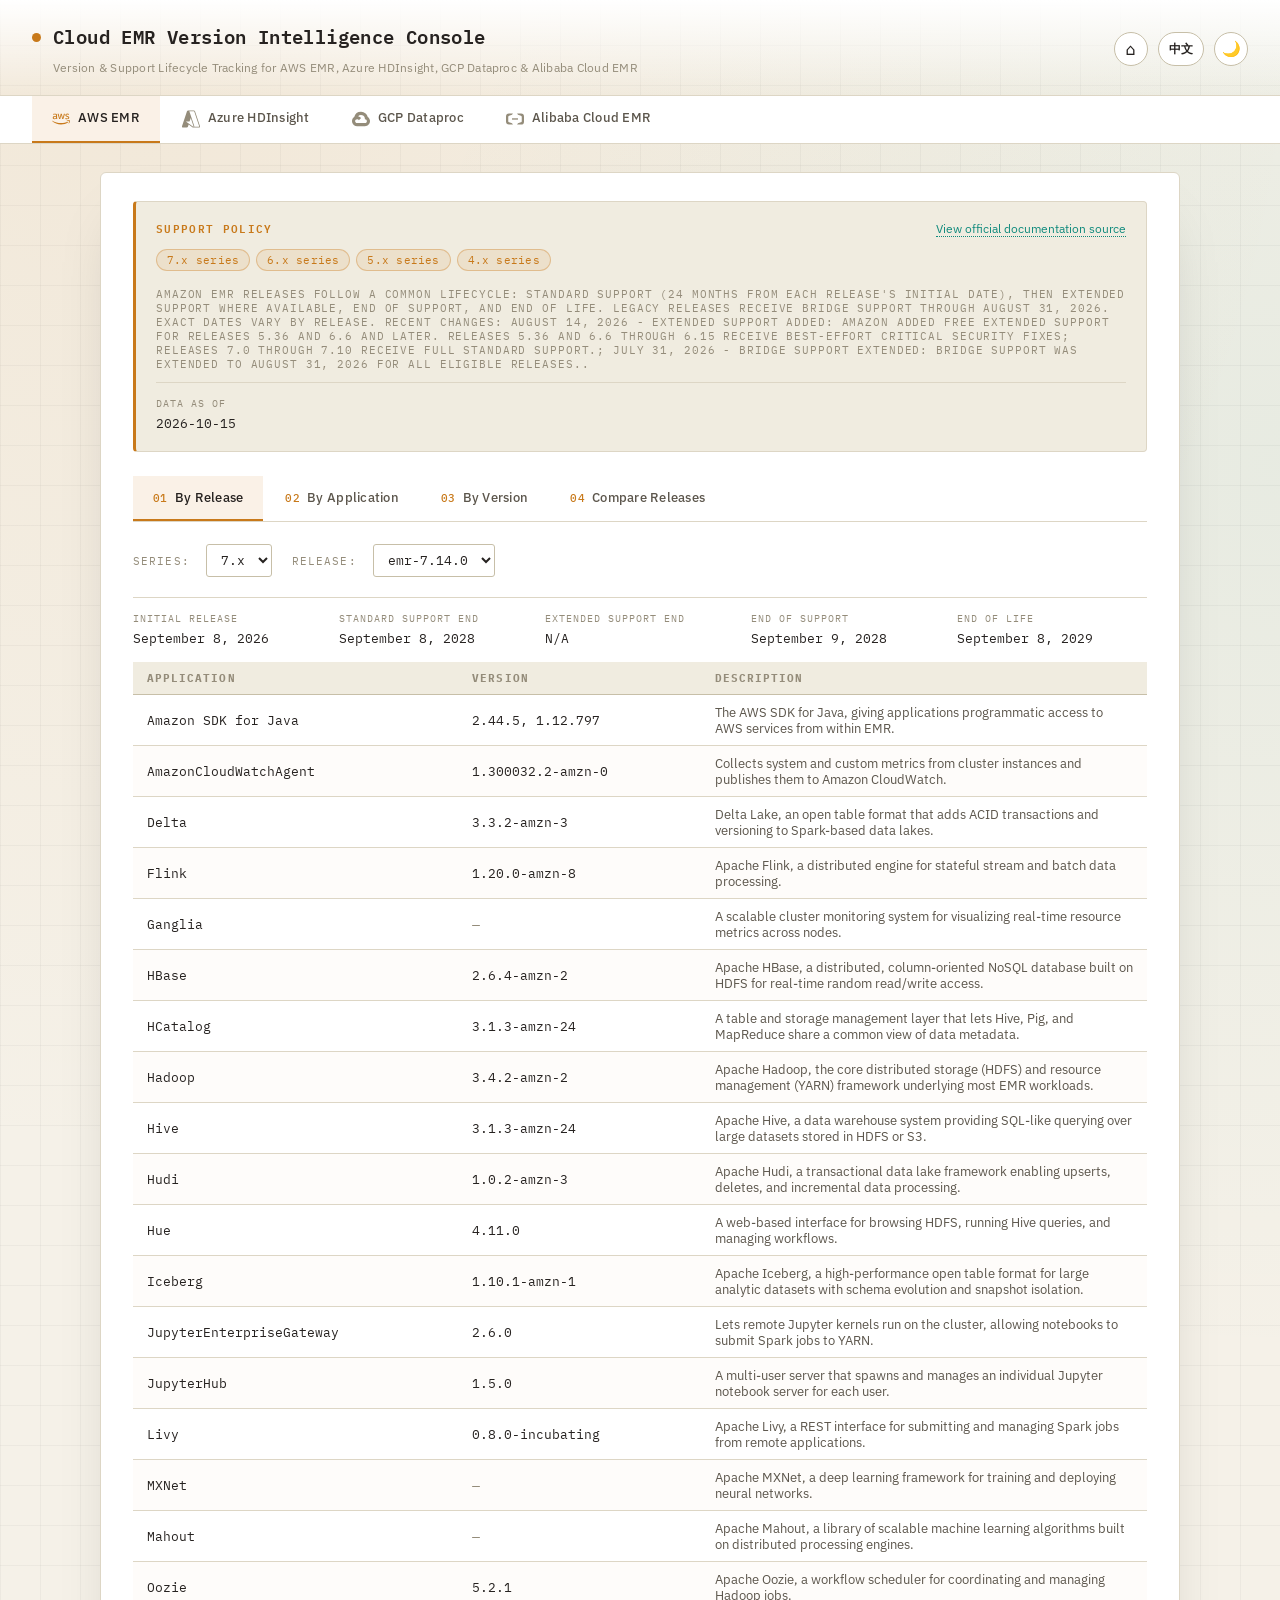
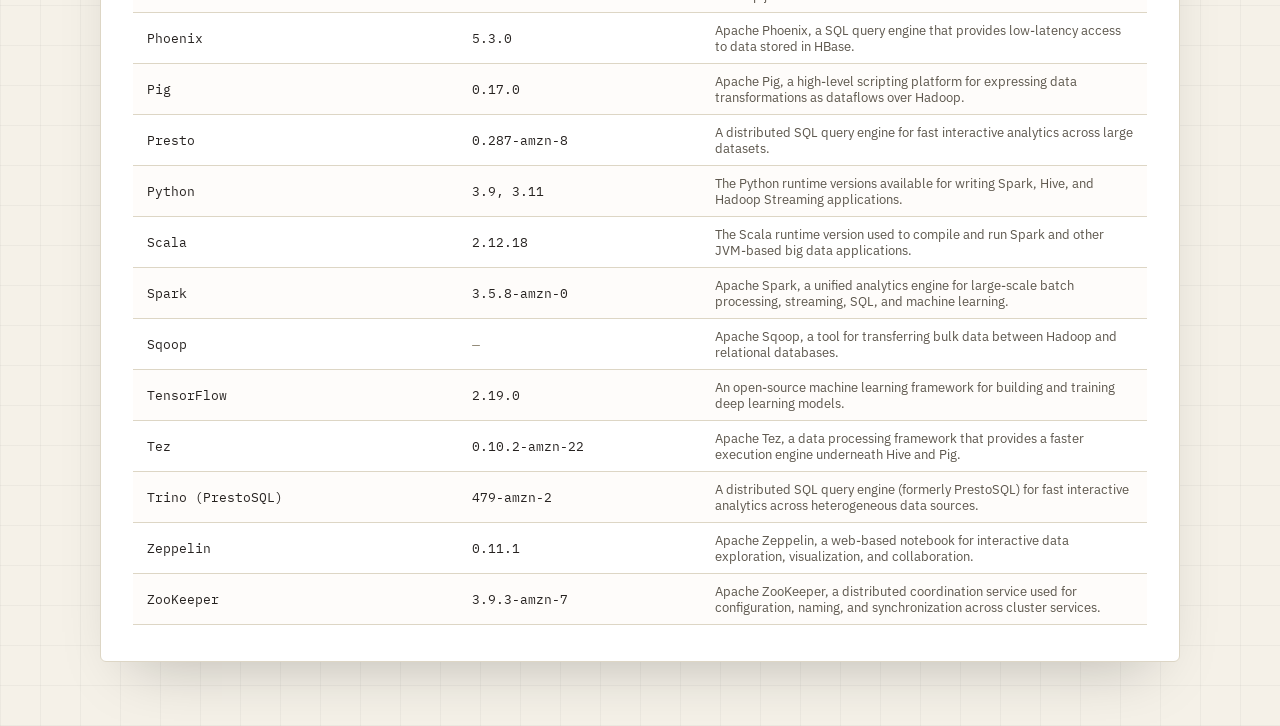
==== commit 29d5f66f: "Refresh cloud EMR release data from vendor docs (dataAsOf 2026-10-15)" ====
--- a/index.html
+++ b/index.html
@@ -688,7 +688,7 @@
 // 数据源: aws-emr-application-version-info.json
 window.CLOUD_DATA = window.CLOUD_DATA || {};
 window.CLOUD_DATA.aws = {
-  "dataAsOf": "2026-10-08",
+  "dataAsOf": "2026-10-15",
   "standardSupportPolicy": {
     "source": "https://docs.amazonaws.cn/en_us/emr/latest/ReleaseGuide/emr-standard-support.html",
     "note": {
@@ -6451,7 +6451,7 @@
 // 数据源: azure-hdinsight-application-version-info.json
 window.CLOUD_DATA = window.CLOUD_DATA || {};
 window.CLOUD_DATA.azure = {
-  "dataAsOf": "2026-10-08",
+  "dataAsOf": "2026-10-15",
   "standardSupportPolicy": {
     "source": "https://learn.microsoft.com/en-us/azure/hdinsight/hdinsight-component-versioning",
     "note": {
@@ -6637,7 +6637,7 @@
 // 数据源: gcp-dataproc-application-version-info.json
 window.CLOUD_DATA = window.CLOUD_DATA || {};
 window.CLOUD_DATA.gcp = {
-  "dataAsOf": "2026-10-08",
+  "dataAsOf": "2026-10-15",
   "standardSupportPolicy": {
     "source": "https://docs.cloud.google.com/managed-spark/docs/concepts/versioning/image-version-lists",
     "note": {
@@ -6646,121 +6646,121 @@
     }
   },
   "applicationDescriptions": {
+    "Scala": {
+      "en": "The Scala runtime used to compile and run Spark and other JVM-based big data applications.",
+      "zh": "Scala 运行时，用于编译和运行 Spark 及其他基于 JVM 的大数据应用。"
+    },
+    "Apache Hudi": {
+      "en": "Apache Hudi, a transactional data lake framework supporting upserts, deletes, and incremental data processing.",
+      "zh": "Apache Hudi，一个事务型数据湖框架，支持更新插入（upsert）、删除与增量数据处理。"
+    },
+    "R": {
+      "en": "The R runtime for statistical computing and SparkR/sparklyr workloads.",
+      "zh": "R 运行时，可用于统计计算以及 SparkR/sparklyr 工作负载。"
+    },
+    "Apache Hadoop": {
+      "en": "Apache Hadoop, the core distributed storage (HDFS) and resource management (YARN) framework underlying most big data workloads.",
+      "zh": "Apache Hadoop，核心的分布式存储（HDFS）与资源管理（YARN）框架，是大多数大数据工作负载的底座。"
+    },
+    "Apache Flink": {
+      "en": "Apache Flink, a distributed engine for stateful stream and batch processing.",
+      "zh": "Apache Flink，一套用于有状态流式与批量数据处理的分布式引擎。"
+    },
+    "Zookeeper": {
+      "en": "Apache ZooKeeper, a distributed coordination service for configuration, naming, and synchronization across cluster services.",
+      "zh": "Apache ZooKeeper，一个分布式协调服务，用于集群各服务间的配置、命名与同步。"
+    },
+    "JupyterLab Notebook": {
+      "en": "JupyterLab, a web-based interactive notebook interface for exploratory data analysis and Spark job development.",
+      "zh": "JupyterLab，一个基于 Web 的交互式笔记本界面，用于探索性数据分析与 Spark 作业开发。"
+    },
+    "Apache Hive": {
+      "en": "Apache Hive, a data warehouse system providing SQL-like querying over large datasets stored in HDFS or object storage.",
+      "zh": "Apache Hive，一套数据仓库系统，可对存储在 HDFS 或对象存储中的大规模数据集进行类 SQL 查询。"
+    },
+    "Cloud Storage Connector": {
+      "en": "The Hadoop Cloud Storage connector, letting Hadoop and Spark treat Google Cloud Storage buckets as a distributed filesystem.",
+      "zh": "Hadoop Cloud Storage 连接器，使 Hadoop 和 Spark 能将 Google Cloud Storage 存储桶当作分布式文件系统使用。"
+    },
+    "Apache Atlas": {
+      "en": "Apache Atlas, a data governance and metadata management framework for cataloging and classifying data assets.",
+      "zh": "Apache Atlas，一个数据治理与元数据管理框架，用于编目和分类数据资产。"
+    },
+    "Apache Pig": {
+      "en": "Apache Pig, a high-level scripting platform for expressing data transformations as data flows running on Hadoop.",
+      "zh": "Apache Pig，一个高层脚本平台，可将数据转换以数据流方式表达并运行于 Hadoop 之上。"
+    },
+    "Conscrypt": {
+      "en": "Conscrypt, a BoringSSL-based Java security provider that offers faster, more current TLS and cryptographic support for the JVM.",
+      "zh": "Conscrypt，一个基于 BoringSSL 的 Java 安全提供者，为 JVM 提供更快速、更新及时的 TLS 与加密支持。"
+    },
+    "Docker": {
+      "en": "Docker, a container runtime used to package and run custom or optional component workloads on the cluster.",
+      "zh": "Docker，一个容器运行时，用于在集群上打包并运行自定义或可选组件的工作负载。"
+    },
+    "Apache Iceberg": {
+      "en": "Apache Iceberg, a high-performance open table format for large analytic datasets, with schema evolution and snapshot isolation.",
+      "zh": "Apache Iceberg，一个高性能开放表格式，面向大型分析数据集，支持模式演进与快照隔离。"
+    },
+    "Hue": {
+      "en": "A web-based interface for browsing HDFS, running Hive queries, and managing workflows.",
+      "zh": "一个基于 Web 的界面，用于浏览 HDFS、运行 Hive 查询并管理工作流。"
+    },
+    "Apache Hive WebHCat": {
+      "en": "A REST API for the Hive metastore that lets external tools submit Hive, Pig, and MapReduce jobs and access table metadata over HTTP.",
+      "zh": "Hive 元存储（metastore）的 REST API，使外部工具可通过 HTTP 提交 Hive/Pig/MapReduce 作业并访问表元数据。"
+    },
+    "Oozie": {
+      "en": "Apache Oozie, a workflow scheduler for coordinating and managing Hadoop jobs.",
+      "zh": "Apache Oozie，一个用于协调与管理 Hadoop 作业的工作流调度器。"
+    },
+    "Apache Tez": {
+      "en": "Apache Tez, a data processing framework that provides a faster execution engine for Hive and Pig.",
+      "zh": "Apache Tez，一套数据处理框架，为 Hive 和 Pig 提供更快速的执行引擎。"
+    },
+    "Trino": {
+      "en": "Trino, a distributed SQL query engine for fast interactive analytics across heterogeneous data sources.",
+      "zh": "Trino，一个分布式 SQL 查询引擎，可跨异构数据源进行快速交互式分析。"
+    },
     "BigQuery Connector": {
       "en": "The Spark BigQuery connector, letting Spark jobs read from and write to Google BigQuery tables directly.",
       "zh": "Spark BigQuery 连接器，使 Spark 作业能够直接读写 Google BigQuery 表。"
     },
-    "Apache Tez": {
-      "en": "Apache Tez, a data processing framework that provides a faster execution engine for Hive and Pig.",
-      "zh": "Apache Tez，一套数据处理框架，为 Hive 和 Pig 提供更快速的执行引擎。"
-    },
-    "Apache Hive WebHCat": {
-      "en": "A REST API for the Hive metastore that lets external tools submit Hive, Pig, and MapReduce jobs and access table metadata over HTTP.",
-      "zh": "Hive 元存储（metastore）的 REST API，使外部工具可通过 HTTP 提交 Hive/Pig/MapReduce 作业并访问表元数据。"
-    },
-    "Apache Hadoop": {
-      "en": "Apache Hadoop, the core distributed storage (HDFS) and resource management (YARN) framework underlying most big data workloads.",
-      "zh": "Apache Hadoop，核心的分布式存储（HDFS）与资源管理（YARN）框架，是大多数大数据工作负载的底座。"
-    },
-    "Apache Hive": {
-      "en": "Apache Hive, a data warehouse system providing SQL-like querying over large datasets stored in HDFS or object storage.",
-      "zh": "Apache Hive，一套数据仓库系统，可对存储在 HDFS 或对象存储中的大规模数据集进行类 SQL 查询。"
-    },
-    "Trino": {
-      "en": "Trino, a distributed SQL query engine for fast interactive analytics across heterogeneous data sources.",
-      "zh": "Trino，一个分布式 SQL 查询引擎，可跨异构数据源进行快速交互式分析。"
-    },
-    "Conscrypt": {
-      "en": "Conscrypt, a BoringSSL-based Java security provider that offers faster, more current TLS and cryptographic support for the JVM.",
-      "zh": "Conscrypt，一个基于 BoringSSL 的 Java 安全提供者，为 JVM 提供更快速、更新及时的 TLS 与加密支持。"
-    },
-    "Apache Atlas": {
-      "en": "Apache Atlas, a data governance and metadata management framework for cataloging and classifying data assets.",
-      "zh": "Apache Atlas，一个数据治理与元数据管理框架，用于编目和分类数据资产。"
-    },
-    "Docker": {
-      "en": "Docker, a container runtime used to package and run custom or optional component workloads on the cluster.",
-      "zh": "Docker，一个容器运行时，用于在集群上打包并运行自定义或可选组件的工作负载。"
+    "Apache Kafka": {
+      "en": "Apache Kafka, a distributed event streaming platform for building real-time data pipelines and messaging systems.",
+      "zh": "Apache Kafka，一个分布式事件流平台，用于构建实时数据管道与消息系统。"
+    },
+    "Python": {
+      "en": "The Python runtime and package management tools for writing Spark, Hive, and Hadoop Streaming applications and scripts.",
+      "zh": "Python 运行时及相关包管理工具，可用于编写 Spark、Hive、Hadoop Streaming 等应用与脚本。"
+    },
+    "Apache Spark": {
+      "en": "Apache Spark, a unified analytics engine for large-scale batch processing, streaming, SQL, and machine learning.",
+      "zh": "Apache Spark，一套统一的分析引擎，支持大规模批处理、流处理、SQL 与机器学习。"
+    },
+    "Solr": {
+      "en": "Apache Solr, a search platform providing full-text search and indexing over data stored on the cluster.",
+      "zh": "Apache Solr，一个搜索平台，可对集群上存储的数据提供全文检索与索引。"
+    },
+    "Apache Sqoop": {
+      "en": "Apache Sqoop, a tool for bulk transfer of data between Hadoop and relational databases.",
+      "zh": "Apache Sqoop，一个用于在 Hadoop 与关系型数据库之间批量传输数据的工具。"
+    },
+    "Delta Lake": {
+      "en": "Delta Lake, an open table format that brings ACID transactions and versioning to Spark-based data lakes.",
+      "zh": "Delta Lake，一个开放表格式，为基于 Spark 的数据湖提供 ACID 事务与版本管理。"
+    },
+    "Zeppelin Notebook": {
+      "en": "Apache Zeppelin, a web-based notebook for interactive data exploration, visualization, and collaboration.",
+      "zh": "Apache Zeppelin，一个基于 Web 的笔记本，用于交互式数据探索、可视化与协作。"
     },
     "Java": {
       "en": "The Java runtime (JDK) on which Spark, Hadoop, and other JVM-based cluster components run.",
       "zh": "Java 运行时（JDK），Spark、Hadoop 及其他基于 JVM 的集群组件均运行于其上。"
     },
-    "Apache Sqoop": {
-      "en": "Apache Sqoop, a tool for bulk transfer of data between Hadoop and relational databases.",
-      "zh": "Apache Sqoop，一个用于在 Hadoop 与关系型数据库之间批量传输数据的工具。"
-    },
-    "Apache Pig": {
-      "en": "Apache Pig, a high-level scripting platform for expressing data transformations as data flows running on Hadoop.",
-      "zh": "Apache Pig，一个高层脚本平台，可将数据转换以数据流方式表达并运行于 Hadoop 之上。"
-    },
-    "R": {
-      "en": "The R runtime for statistical computing and SparkR/sparklyr workloads.",
-      "zh": "R 运行时，可用于统计计算以及 SparkR/sparklyr 工作负载。"
-    },
-    "Hue": {
-      "en": "A web-based interface for browsing HDFS, running Hive queries, and managing workflows.",
-      "zh": "一个基于 Web 的界面，用于浏览 HDFS、运行 Hive 查询并管理工作流。"
-    },
-    "Apache Kafka": {
-      "en": "Apache Kafka, a distributed event streaming platform for building real-time data pipelines and messaging systems.",
-      "zh": "Apache Kafka，一个分布式事件流平台，用于构建实时数据管道与消息系统。"
-    },
-    "JupyterLab Notebook": {
-      "en": "JupyterLab, a web-based interactive notebook interface for exploratory data analysis and Spark job development.",
-      "zh": "JupyterLab，一个基于 Web 的交互式笔记本界面，用于探索性数据分析与 Spark 作业开发。"
-    },
-    "Solr": {
-      "en": "Apache Solr, a search platform providing full-text search and indexing over data stored on the cluster.",
-      "zh": "Apache Solr，一个搜索平台，可对集群上存储的数据提供全文检索与索引。"
-    },
-    "Apache Spark": {
-      "en": "Apache Spark, a unified analytics engine for large-scale batch processing, streaming, SQL, and machine learning.",
-      "zh": "Apache Spark，一套统一的分析引擎，支持大规模批处理、流处理、SQL 与机器学习。"
-    },
-    "Apache Iceberg": {
-      "en": "Apache Iceberg, a high-performance open table format for large analytic datasets, with schema evolution and snapshot isolation.",
-      "zh": "Apache Iceberg，一个高性能开放表格式，面向大型分析数据集，支持模式演进与快照隔离。"
-    },
-    "Apache Flink": {
-      "en": "Apache Flink, a distributed engine for stateful stream and batch processing.",
-      "zh": "Apache Flink，一套用于有状态流式与批量数据处理的分布式引擎。"
-    },
-    "Scala": {
-      "en": "The Scala runtime used to compile and run Spark and other JVM-based big data applications.",
-      "zh": "Scala 运行时，用于编译和运行 Spark 及其他基于 JVM 的大数据应用。"
-    },
-    "Python": {
-      "en": "The Python runtime and package management tools for writing Spark, Hive, and Hadoop Streaming applications and scripts.",
-      "zh": "Python 运行时及相关包管理工具，可用于编写 Spark、Hive、Hadoop Streaming 等应用与脚本。"
-    },
-    "Delta Lake": {
-      "en": "Delta Lake, an open table format that brings ACID transactions and versioning to Spark-based data lakes.",
-      "zh": "Delta Lake，一个开放表格式，为基于 Spark 的数据湖提供 ACID 事务与版本管理。"
-    },
-    "Apache Hudi": {
-      "en": "Apache Hudi, a transactional data lake framework supporting upserts, deletes, and incremental data processing.",
-      "zh": "Apache Hudi，一个事务型数据湖框架，支持更新插入（upsert）、删除与增量数据处理。"
-    },
-    "Zookeeper": {
-      "en": "Apache ZooKeeper, a distributed coordination service for configuration, naming, and synchronization across cluster services.",
-      "zh": "Apache ZooKeeper，一个分布式协调服务，用于集群各服务间的配置、命名与同步。"
-    },
-    "Zeppelin Notebook": {
-      "en": "Apache Zeppelin, a web-based notebook for interactive data exploration, visualization, and collaboration.",
-      "zh": "Apache Zeppelin，一个基于 Web 的笔记本，用于交互式数据探索、可视化与协作。"
-    },
-    "Cloud Storage Connector": {
-      "en": "The Hadoop Cloud Storage connector, letting Hadoop and Spark treat Google Cloud Storage buckets as a distributed filesystem.",
-      "zh": "Hadoop Cloud Storage 连接器，使 Hadoop 和 Spark 能将 Google Cloud Storage 存储桶当作分布式文件系统使用。"
-    },
     "Ranger": {
       "en": "Apache Ranger, a centralized framework for managing data security, authorization, and auditing across the cluster.",
       "zh": "Apache Ranger，一个集中式框架，用于管理集群的数据安全、授权与审计。"
-    },
-    "Oozie": {
-      "en": "Apache Oozie, a workflow scheduler for coordinating and managing Hadoop jobs.",
-      "zh": "Apache Oozie，一个用于协调与管理 Hadoop 作业的工作流调度器。"
     }
   },
   "releases": [
@@ -7075,7 +7075,7 @@
 // 数据源: aliyun-emr-application-version-info.json
 window.CLOUD_DATA = window.CLOUD_DATA || {};
 window.CLOUD_DATA.aliyun = {
-  "dataAsOf": "2026-10-08",
+  "dataAsOf": "2026-10-15",
   "standardSupportPolicy": {
     "source": "https://help.aliyun.com/zh/emr/emr-on-ecs/product-overview/lifecycle-policies-for-emr-on-ecs",
     "note": {
@@ -7098,122 +7098,158 @@
     }
   },
   "applicationDescriptions": {
+    "JindoData": {
+      "en": "Alibaba Cloud JindoData, a compute-storage separation data access layer that optimizes Hadoop ecosystem access to OSS.",
+      "zh": "阿里云 JindoData，一个存算分离的数据访问层，优化 Hadoop 生态组件对 OSS 的读写。"
+    },
+    "HBase": {
+      "en": "Apache HBase, a distributed columnar NoSQL database built on HDFS that supports real-time random read/write access.",
+      "zh": "Apache HBase，构建在 HDFS 之上的分布式列式 NoSQL 数据库，支持实时随机读写访问。"
+    },
+    "Spark2": {
+      "en": "Apache Spark 2.x, a unified analytics engine for large-scale batch processing, streaming, SQL, and machine learning.",
+      "zh": "Apache Spark 2.x，一套统一的分析引擎，支持大规模批处理、流处理、SQL 与机器学习。"
+    },
+    "Trino": {
+      "en": "Trino, a distributed SQL query engine for fast interactive analytics across heterogeneous data sources.",
+      "zh": "Trino，一个分布式 SQL 查询引擎，可跨异构数据源进行快速交互式分析。"
+    },
+    "Knox": {
+      "en": "Apache Knox, a unified REST API gateway and authentication proxy for Hadoop cluster services.",
+      "zh": "Apache Knox，一个面向 Hadoop 集群服务的统一 REST API 网关与认证代理。"
+    },
+    "Flume": {
+      "en": "Apache Flume, a distributed system for collecting, aggregating, and moving large amounts of log data.",
+      "zh": "Apache Flume，一个用于采集、聚合和移动海量日志数据的分布式系统。"
+    },
+    "Kafka Manager": {
+      "en": "A web tool for managing and monitoring Kafka clusters.",
+      "zh": "一个用于管理和监控 Kafka 集群的 Web 工具。"
+    },
+    "HDFS": {
+      "en": "The Hadoop Distributed File System (HDFS), the core storage layer underlying most EMR cluster workloads.",
+      "zh": "Hadoop 分布式文件系统（HDFS），是大多数 EMR 集群工作负载的底层核心存储层。"
+    },
+    "Kyuubi": {
+      "en": "Apache Kyuubi, a unified JDBC/ODBC gateway service that provides SQL service through a single entry point for multiple engines (Spark, Flink, Trino).",
+      "zh": "Apache Kyuubi，一个统一的 JDBC/ODBC 网关服务，使多种引擎（Spark、Flink、Trino）通过单一入口提供 SQL 服务。"
+    },
+    "Zookeeper": {
+      "en": "Apache ZooKeeper, a distributed coordination service for configuration, naming, and synchronization across cluster services.",
+      "zh": "Apache ZooKeeper，一个分布式协调服务，用于集群各服务间的配置、命名与同步。"
+    },
+    "RSS": {
+      "en": "Remote Shuffle Service, an external/elastic shuffle service for Spark and other engines that reduces reliance on local disks during large-scale shuffles.",
+      "zh": "Remote Shuffle Service，一个面向 Spark 等引擎的外部/弹性 Shuffle 服务，可降低大规模 Shuffle 对本地磁盘的依赖。"
+    },
+    "Hive": {
+      "en": "Apache Hive, a data warehouse system providing SQL-like querying over large datasets stored in HDFS or object storage.",
+      "zh": "Apache Hive，一套数据仓库系统，可对存储在 HDFS 或对象存储中的大规模数据集进行类 SQL 查询。"
+    },
+    "DLF-Auth": {
+      "en": "Alibaba Cloud Data Lake Formation's authentication and authorization component, providing unified data catalog access control for Hive, Spark, and other engines.",
+      "zh": "阿里云数据湖构建（Data Lake Formation）的认证/授权组件，为 Hive、Spark 等引擎提供统一的数据目录访问控制。"
+    },
+    "Celeborn": {
+      "en": "Apache Celeborn, an intermediate shuffle service for Spark and Flink that improves large-scale shuffle stability and performance.",
+      "zh": "Apache Celeborn，一个面向 Spark 和 Flink 的中间 Shuffle 服务，可提升大规模 Shuffle 的稳定性与性能。"
+    },
+    "Hudi": {
+      "en": "Apache Hudi, a transactional data lake framework supporting upserts, deletes, and incremental data processing.",
+      "zh": "Apache Hudi，一个事务型数据湖框架，支持更新插入（upsert）、删除与增量数据处理。"
+    },
+    "ClickHouse": {
+      "en": "ClickHouse, a columnar OLAP database for fast real-time analytical queries.",
+      "zh": "ClickHouse，一个列式 OLAP 数据库，适用于快速的实时分析查询。"
+    },
+    "Kafka": {
+      "en": "Apache Kafka, a distributed event streaming platform for building real-time data pipelines and messaging systems.",
+      "zh": "Apache Kafka，一个分布式事件流平台，用于构建实时数据管道与消息系统。"
+    },
+    "Ranger-plugin": {
+      "en": "Ranger plugins for individual components (Hive, HDFS, HBase, etc.) that enforce Ranger-managed access policies inside each service.",
+      "zh": "面向各组件的 Ranger 插件（Hive、HDFS、HBase 等），在各服务内部强制执行由 Ranger 管理的访问策略。"
+    },
+    "OpenLDAP": {
+      "en": "An open-source LDAP directory service for unified identity authentication within the cluster.",
+      "zh": "一个开源 LDAP 目录服务，用于集群内的统一身份认证。"
+    },
     "Presto": {
       "en": "A distributed SQL query engine for fast interactive analysis over large datasets.",
       "zh": "一个分布式 SQL 查询引擎，可对大规模数据集进行快速交互式分析。"
     },
-    "Trino": {
-      "en": "Trino, a distributed SQL query engine for fast interactive analytics across heterogeneous data sources.",
-      "zh": "Trino，一个分布式 SQL 查询引擎，可跨异构数据源进行快速交互式分析。"
-    },
-    "Celeborn": {
-      "en": "Apache Celeborn, an intermediate shuffle service for Spark and Flink that improves large-scale shuffle stability and performance.",
-      "zh": "Apache Celeborn，一个面向 Spark 和 Flink 的中间 Shuffle 服务，可提升大规模 Shuffle 的稳定性与性能。"
+    "Paimon": {
+      "en": "Apache Paimon (formerly Flink Table Store), an open table format for stream-batch unified data lake workloads.",
+      "zh": "Apache Paimon（前身为 Flink Table Store），一个面向流批一体数据湖工作负载的开放表格式。"
+    },
+    "Doris": {
+      "en": "Apache Doris, an MPP-based real-time analytical database.",
+      "zh": "Apache Doris，一个基于 MPP 的实时分析型数据库。"
+    },
+    "Ranger": {
+      "en": "Apache Ranger, a centralized framework for managing data security, authorization, and auditing across the cluster.",
+      "zh": "Apache Ranger，一个集中式框架，用于管理集群的数据安全、授权与审计。"
     },
     "StarRocks": {
       "en": "StarRocks, an MPP-based real-time analytical database.",
       "zh": "StarRocks，一个基于 MPP 的实时分析型数据库。"
     },
-    "Hudi": {
-      "en": "Apache Hudi, a transactional data lake framework supporting upserts, deletes, and incremental data processing.",
-      "zh": "Apache Hudi，一个事务型数据湖框架，支持更新插入（upsert）、删除与增量数据处理。"
-    },
-    "Kafka": {
-      "en": "Apache Kafka, a distributed event streaming platform for building real-time data pipelines and messaging systems.",
-      "zh": "Apache Kafka，一个分布式事件流平台，用于构建实时数据管道与消息系统。"
+    "Spark3": {
+      "en": "Apache Spark 3.x, a unified analytics engine for large-scale batch processing, streaming, SQL, and machine learning.",
+      "zh": "Apache Spark 3.x，一套统一的分析引擎，支持大规模批处理、流处理、SQL 与机器学习。"
+    },
+    "Kudu": {
+      "en": "Apache Kudu, a columnar storage engine that supports fast analytics together with real-time updates.",
+      "zh": "Apache Kudu，一个列式存储引擎，在支持实时更新的同时兼顾快速分析。"
+    },
+    "YARN": {
+      "en": "Yet Another Resource Negotiator (YARN), the cluster resource management and job scheduling layer underlying most EMR workloads.",
+      "zh": "Yet Another Resource Negotiator（YARN），集群资源管理与作业调度层，是大多数 EMR 工作负载的底座。"
+    },
+    "StarRocks2": {
+      "en": "StarRocks 2.x, an MPP-based real-time analytical database.",
+      "zh": "StarRocks 2.x，一个基于 MPP 的实时分析型数据库。"
+    },
+    "Flink": {
+      "en": "Apache Flink, a distributed engine for stateful stream and batch processing.",
+      "zh": "Apache Flink，一套用于有状态流式与批量数据处理的分布式引擎。"
+    },
+    "Impala": {
+      "en": "Apache Impala, an MPP SQL query engine for low-latency interactive analysis directly over HDFS/Hive data.",
+      "zh": "Apache Impala，一个 MPP SQL 查询引擎，可直接对 HDFS/Hive 数据进行低延迟交互式分析。"
+    },
+    "Flink Table Store": {
+      "en": "Flink Table Store, a streaming data lake storage format supporting stream-batch unified reads and writes (predecessor of Apache Paimon).",
+      "zh": "Flink Table Store，一个流式数据湖存储格式，支持流批一体的读写（Apache Paimon 的前身）。"
+    },
+    "Phoenix": {
+      "en": "Apache Phoenix, a SQL query engine providing low-latency access to data stored in HBase.",
+      "zh": "Apache Phoenix，一个 SQL 查询引擎，为存储在 HBase 中的数据提供低延迟访问。"
+    },
+    "Sqoop": {
+      "en": "Apache Sqoop, a tool for bulk transfer of data between Hadoop and relational databases.",
+      "zh": "Apache Sqoop，一个用于在 Hadoop 与关系型数据库之间批量传输数据的工具。"
+    },
+    "OSS-HDFS": {
+      "en": "Alibaba Cloud's HDFS-compatible interface for OSS object storage, letting Hadoop ecosystem components access OSS as if it were HDFS.",
+      "zh": "阿里云针对 OSS 对象存储提供的 HDFS 兼容接口，使 Hadoop 生态组件能像访问 HDFS 一样访问 OSS。"
+    },
+    "Tez": {
+      "en": "Apache Tez, a data processing framework that provides a faster execution engine for Hive and Pig.",
+      "zh": "Apache Tez，一套数据处理框架，为 Hive 和 Pig 提供更快速的执行引擎。"
+    },
+    "DeltaLake": {
+      "en": "Delta Lake, an open table format that brings ACID transactions and versioning to Spark-based data lakes.",
+      "zh": "Delta Lake，一个开放表格式，为基于 Spark 的数据湖提供 ACID 事务与版本管理。"
+    },
+    "Hadoop-Common": {
+      "en": "Hadoop Common, the shared libraries (I/O, serialization, RPC) that HDFS, YARN, and other Hadoop modules depend on.",
+      "zh": "Hadoop Common，HDFS、YARN 及其他 Hadoop 模块所依赖的公共库（I/O、序列化、RPC）。"
     },
     "Iceberg": {
       "en": "Apache Iceberg, a high-performance open table format for large analytic datasets, with schema evolution and snapshot isolation.",
       "zh": "Apache Iceberg，一个高性能开放表格式，面向大型分析数据集，支持模式演进与快照隔离。"
     },
-    "DeltaLake": {
-      "en": "Delta Lake, an open table format that brings ACID transactions and versioning to Spark-based data lakes.",
-      "zh": "Delta Lake，一个开放表格式，为基于 Spark 的数据湖提供 ACID 事务与版本管理。"
-    },
-    "Hive": {
-      "en": "Apache Hive, a data warehouse system providing SQL-like querying over large datasets stored in HDFS or object storage.",
-      "zh": "Apache Hive，一套数据仓库系统，可对存储在 HDFS 或对象存储中的大规模数据集进行类 SQL 查询。"
-    },
-    "Impala": {
-      "en": "Apache Impala, an MPP SQL query engine for low-latency interactive analysis directly over HDFS/Hive data.",
-      "zh": "Apache Impala，一个 MPP SQL 查询引擎，可直接对 HDFS/Hive 数据进行低延迟交互式分析。"
-    },
-    "Doris": {
-      "en": "Apache Doris, an MPP-based real-time analytical database.",
-      "zh": "Apache Doris，一个基于 MPP 的实时分析型数据库。"
-    },
-    "HDFS": {
-      "en": "The Hadoop Distributed File System (HDFS), the core storage layer underlying most EMR cluster workloads.",
-      "zh": "Hadoop 分布式文件系统（HDFS），是大多数 EMR 集群工作负载的底层核心存储层。"
-    },
-    "Hadoop-Common": {
-      "en": "Hadoop Common, the shared libraries (I/O, serialization, RPC) that HDFS, YARN, and other Hadoop modules depend on.",
-      "zh": "Hadoop Common，HDFS、YARN 及其他 Hadoop 模块所依赖的公共库（I/O、序列化、RPC）。"
-    },
-    "Flume": {
-      "en": "Apache Flume, a distributed system for collecting, aggregating, and moving large amounts of log data.",
-      "zh": "Apache Flume，一个用于采集、聚合和移动海量日志数据的分布式系统。"
-    },
-    "Ranger-plugin": {
-      "en": "Ranger plugins for individual components (Hive, HDFS, HBase, etc.) that enforce Ranger-managed access policies inside each service.",
-      "zh": "面向各组件的 Ranger 插件（Hive、HDFS、HBase 等），在各服务内部强制执行由 Ranger 管理的访问策略。"
-    },
-    "Flink Table Store": {
-      "en": "Flink Table Store, a streaming data lake storage format supporting stream-batch unified reads and writes (predecessor of Apache Paimon).",
-      "zh": "Flink Table Store，一个流式数据湖存储格式，支持流批一体的读写（Apache Paimon 的前身）。"
-    },
-    "Flink": {
-      "en": "Apache Flink, a distributed engine for stateful stream and batch processing.",
-      "zh": "Apache Flink，一套用于有状态流式与批量数据处理的分布式引擎。"
-    },
-    "OpenLDAP": {
-      "en": "An open-source LDAP directory service for unified identity authentication within the cluster.",
-      "zh": "一个开源 LDAP 目录服务，用于集群内的统一身份认证。"
-    },
-    "HBase": {
-      "en": "Apache HBase, a distributed columnar NoSQL database built on HDFS that supports real-time random read/write access.",
-      "zh": "Apache HBase，构建在 HDFS 之上的分布式列式 NoSQL 数据库，支持实时随机读写访问。"
-    },
-    "DLF-Auth": {
-      "en": "Alibaba Cloud Data Lake Formation's authentication and authorization component, providing unified data catalog access control for Hive, Spark, and other engines.",
-      "zh": "阿里云数据湖构建（Data Lake Formation）的认证/授权组件，为 Hive、Spark 等引擎提供统一的数据目录访问控制。"
-    },
-    "Kafka Manager": {
-      "en": "A web tool for managing and monitoring Kafka clusters.",
-      "zh": "一个用于管理和监控 Kafka 集群的 Web 工具。"
-    },
-    "Ranger": {
-      "en": "Apache Ranger, a centralized framework for managing data security, authorization, and auditing across the cluster.",
-      "zh": "Apache Ranger，一个集中式框架，用于管理集群的数据安全、授权与审计。"
-    },
-    "JindoData": {
-      "en": "Alibaba Cloud JindoData, a compute-storage separation data access layer that optimizes Hadoop ecosystem access to OSS.",
-      "zh": "阿里云 JindoData，一个存算分离的数据访问层，优化 Hadoop 生态组件对 OSS 的读写。"
-    },
-    "Spark3": {
-      "en": "Apache Spark 3.x, a unified analytics engine for large-scale batch processing, streaming, SQL, and machine learning.",
-      "zh": "Apache Spark 3.x，一套统一的分析引擎，支持大规模批处理、流处理、SQL 与机器学习。"
-    },
-    "Paimon": {
-      "en": "Apache Paimon (formerly Flink Table Store), an open table format for stream-batch unified data lake workloads.",
-      "zh": "Apache Paimon（前身为 Flink Table Store），一个面向流批一体数据湖工作负载的开放表格式。"
-    },
-    "Knox": {
-      "en": "Apache Knox, a unified REST API gateway and authentication proxy for Hadoop cluster services.",
-      "zh": "Apache Knox，一个面向 Hadoop 集群服务的统一 REST API 网关与认证代理。"
-    },
-    "RSS": {
-      "en": "Remote Shuffle Service, an external/elastic shuffle service for Spark and other engines that reduces reliance on local disks during large-scale shuffles.",
-      "zh": "Remote Shuffle Service，一个面向 Spark 等引擎的外部/弹性 Shuffle 服务，可降低大规模 Shuffle 对本地磁盘的依赖。"
-    },
-    "Zookeeper": {
-      "en": "Apache ZooKeeper, a distributed coordination service for configuration, naming, and synchronization across cluster services.",
-      "zh": "Apache ZooKeeper，一个分布式协调服务，用于集群各服务间的配置、命名与同步。"
-    },
-    "StarRocks2": {
-      "en": "StarRocks 2.x, an MPP-based real-time analytical database.",
-      "zh": "StarRocks 2.x，一个基于 MPP 的实时分析型数据库。"
-    },
     "StarRocks3": {
       "en": "StarRocks 3.x, an MPP-based real-time analytical database.",
       "zh": "StarRocks 3.x，一个基于 MPP 的实时分析型数据库。"
@@ -7221,42 +7257,6 @@
     "JindoCache": {
       "en": "Alibaba Cloud JindoCache, a local data cache layer that accelerates reads of OSS and other object storage for compute jobs.",
       "zh": "阿里云 JindoCache，一个本地数据缓存层，可加速计算作业读取 OSS 及其他对象存储。"
-    },
-    "Phoenix": {
-      "en": "Apache Phoenix, a SQL query engine providing low-latency access to data stored in HBase.",
-      "zh": "Apache Phoenix，一个 SQL 查询引擎，为存储在 HBase 中的数据提供低延迟访问。"
-    },
-    "YARN": {
-      "en": "Yet Another Resource Negotiator (YARN), the cluster resource management and job scheduling layer underlying most EMR workloads.",
-      "zh": "Yet Another Resource Negotiator（YARN），集群资源管理与作业调度层，是大多数 EMR 工作负载的底座。"
-    },
-    "Sqoop": {
-      "en": "Apache Sqoop, a tool for bulk transfer of data between Hadoop and relational databases.",
-      "zh": "Apache Sqoop，一个用于在 Hadoop 与关系型数据库之间批量传输数据的工具。"
-    },
-    "Tez": {
-      "en": "Apache Tez, a data processing framework that provides a faster execution engine for Hive and Pig.",
-      "zh": "Apache Tez，一套数据处理框架，为 Hive 和 Pig 提供更快速的执行引擎。"
-    },
-    "Spark2": {
-      "en": "Apache Spark 2.x, a unified analytics engine for large-scale batch processing, streaming, SQL, and machine learning.",
-      "zh": "Apache Spark 2.x，一套统一的分析引擎，支持大规模批处理、流处理、SQL 与机器学习。"
-    },
-    "ClickHouse": {
-      "en": "ClickHouse, a columnar OLAP database for fast real-time analytical queries.",
-      "zh": "ClickHouse，一个列式 OLAP 数据库，适用于快速的实时分析查询。"
-    },
-    "Kudu": {
-      "en": "Apache Kudu, a columnar storage engine that supports fast analytics together with real-time updates.",
-      "zh": "Apache Kudu，一个列式存储引擎，在支持实时更新的同时兼顾快速分析。"
-    },
-    "Kyuubi": {
-      "en": "Apache Kyuubi, a unified JDBC/ODBC gateway service that provides SQL service through a single entry point for multiple engines (Spark, Flink, Trino).",
-      "zh": "Apache Kyuubi，一个统一的 JDBC/ODBC 网关服务，使多种引擎（Spark、Flink、Trino）通过单一入口提供 SQL 服务。"
-    },
-    "OSS-HDFS": {
-      "en": "Alibaba Cloud's HDFS-compatible interface for OSS object storage, letting Hadoop ecosystem components access OSS as if it were HDFS.",
-      "zh": "阿里云针对 OSS 对象存储提供的 HDFS 兼容接口，使 Hadoop 生态组件能像访问 HDFS 一样访问 OSS。"
     }
   },
   "releaseLifecycle": {
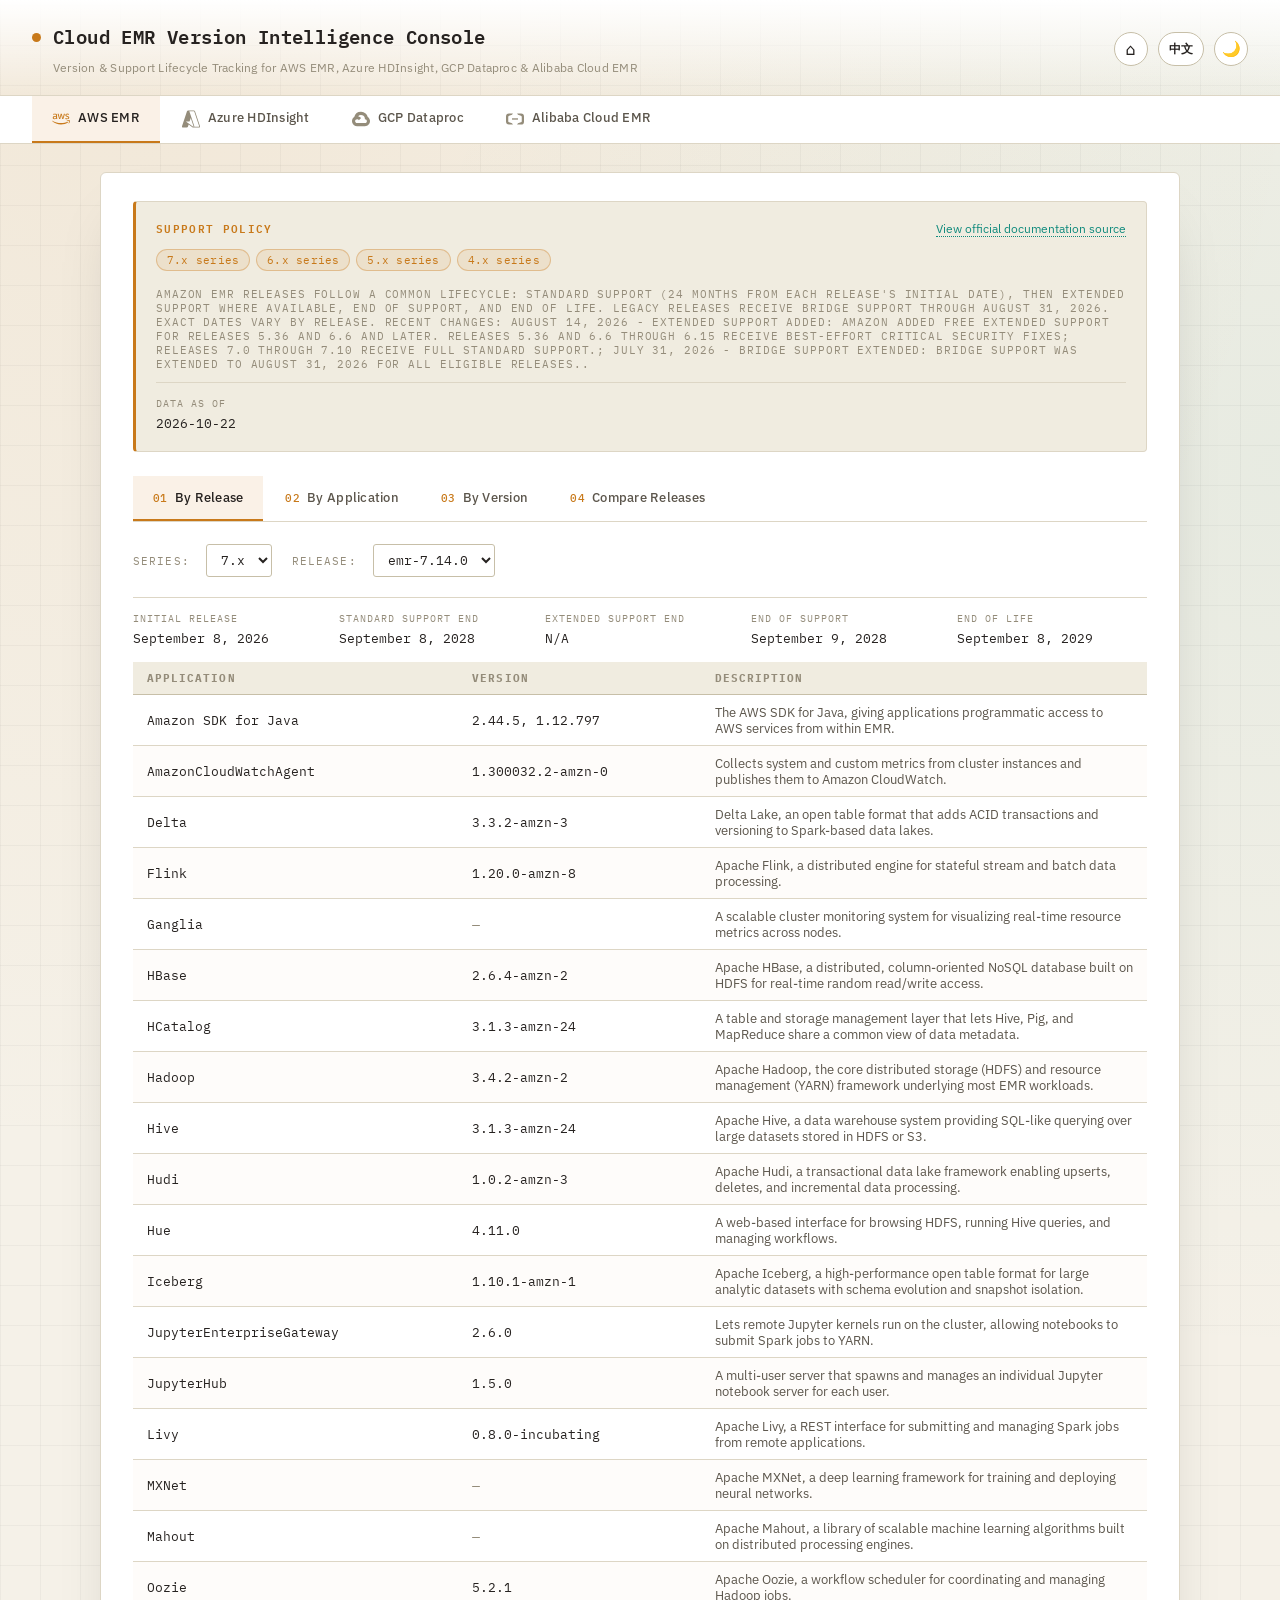
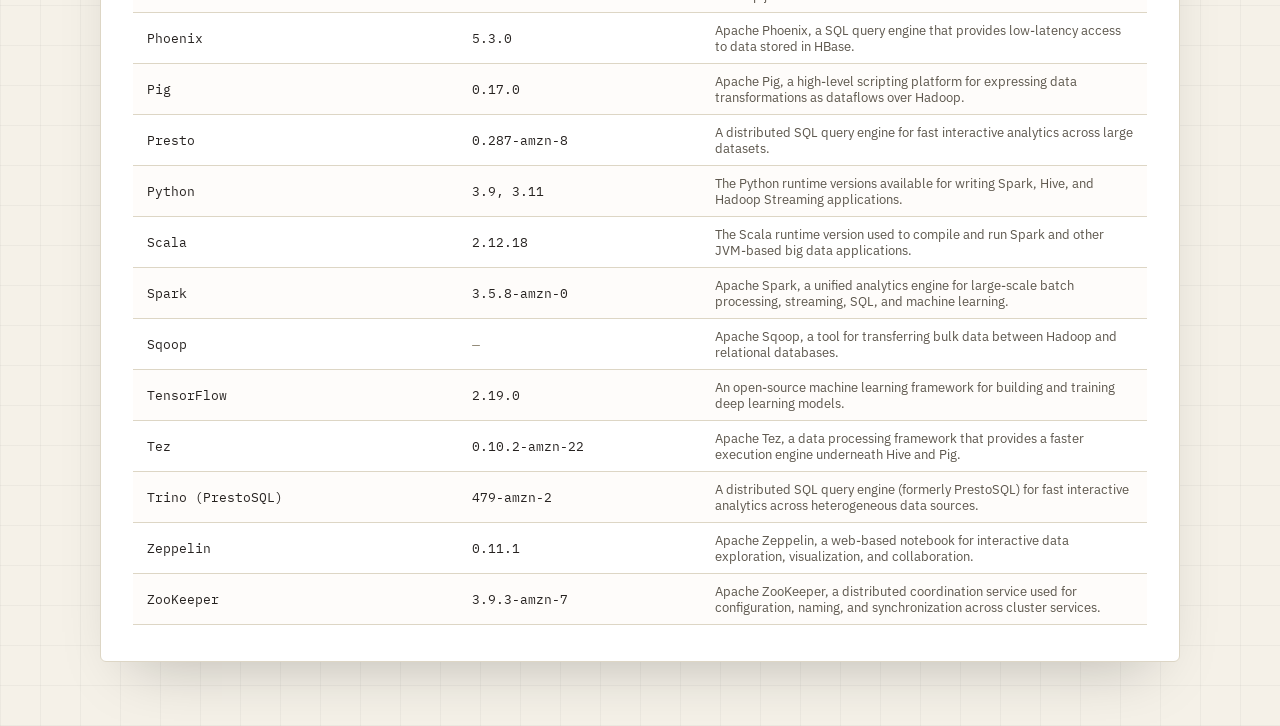
==== commit d088a73f: "Refresh cloud EMR release data from vendor docs (dataAsOf 2026-10-22)" ====
--- a/index.html
+++ b/index.html
@@ -688,7 +688,7 @@
 // 数据源: aws-emr-application-version-info.json
 window.CLOUD_DATA = window.CLOUD_DATA || {};
 window.CLOUD_DATA.aws = {
-  "dataAsOf": "2026-10-15",
+  "dataAsOf": "2026-10-22",
   "standardSupportPolicy": {
     "source": "https://docs.amazonaws.cn/en_us/emr/latest/ReleaseGuide/emr-standard-support.html",
     "note": {
@@ -6451,7 +6451,7 @@
 // 数据源: azure-hdinsight-application-version-info.json
 window.CLOUD_DATA = window.CLOUD_DATA || {};
 window.CLOUD_DATA.azure = {
-  "dataAsOf": "2026-10-15",
+  "dataAsOf": "2026-10-22",
   "standardSupportPolicy": {
     "source": "https://learn.microsoft.com/en-us/azure/hdinsight/hdinsight-component-versioning",
     "note": {
@@ -6637,7 +6637,7 @@
 // 数据源: gcp-dataproc-application-version-info.json
 window.CLOUD_DATA = window.CLOUD_DATA || {};
 window.CLOUD_DATA.gcp = {
-  "dataAsOf": "2026-10-15",
+  "dataAsOf": "2026-10-22",
   "standardSupportPolicy": {
     "source": "https://docs.cloud.google.com/managed-spark/docs/concepts/versioning/image-version-lists",
     "note": {
@@ -6646,121 +6646,121 @@
     }
   },
   "applicationDescriptions": {
+    "Cloud Storage Connector": {
+      "en": "The Hadoop Cloud Storage connector, letting Hadoop and Spark treat Google Cloud Storage buckets as a distributed filesystem.",
+      "zh": "Hadoop Cloud Storage 连接器，使 Hadoop 和 Spark 能将 Google Cloud Storage 存储桶当作分布式文件系统使用。"
+    },
+    "Conscrypt": {
+      "en": "Conscrypt, a BoringSSL-based Java security provider that offers faster, more current TLS and cryptographic support for the JVM.",
+      "zh": "Conscrypt，一个基于 BoringSSL 的 Java 安全提供者，为 JVM 提供更快速、更新及时的 TLS 与加密支持。"
+    },
+    "Apache Hive": {
+      "en": "Apache Hive, a data warehouse system providing SQL-like querying over large datasets stored in HDFS or object storage.",
+      "zh": "Apache Hive，一套数据仓库系统，可对存储在 HDFS 或对象存储中的大规模数据集进行类 SQL 查询。"
+    },
+    "Apache Spark": {
+      "en": "Apache Spark, a unified analytics engine for large-scale batch processing, streaming, SQL, and machine learning.",
+      "zh": "Apache Spark，一套统一的分析引擎，支持大规模批处理、流处理、SQL 与机器学习。"
+    },
+    "Ranger": {
+      "en": "Apache Ranger, a centralized framework for managing data security, authorization, and auditing across the cluster.",
+      "zh": "Apache Ranger，一个集中式框架，用于管理集群的数据安全、授权与审计。"
+    },
+    "Solr": {
+      "en": "Apache Solr, a search platform providing full-text search and indexing over data stored on the cluster.",
+      "zh": "Apache Solr，一个搜索平台，可对集群上存储的数据提供全文检索与索引。"
+    },
+    "Zeppelin Notebook": {
+      "en": "Apache Zeppelin, a web-based notebook for interactive data exploration, visualization, and collaboration.",
+      "zh": "Apache Zeppelin，一个基于 Web 的笔记本，用于交互式数据探索、可视化与协作。"
+    },
+    "Apache Tez": {
+      "en": "Apache Tez, a data processing framework that provides a faster execution engine for Hive and Pig.",
+      "zh": "Apache Tez，一套数据处理框架，为 Hive 和 Pig 提供更快速的执行引擎。"
+    },
+    "JupyterLab Notebook": {
+      "en": "JupyterLab, a web-based interactive notebook interface for exploratory data analysis and Spark job development.",
+      "zh": "JupyterLab，一个基于 Web 的交互式笔记本界面，用于探索性数据分析与 Spark 作业开发。"
+    },
+    "R": {
+      "en": "The R runtime for statistical computing and SparkR/sparklyr workloads.",
+      "zh": "R 运行时，可用于统计计算以及 SparkR/sparklyr 工作负载。"
+    },
+    "Apache Hadoop": {
+      "en": "Apache Hadoop, the core distributed storage (HDFS) and resource management (YARN) framework underlying most big data workloads.",
+      "zh": "Apache Hadoop，核心的分布式存储（HDFS）与资源管理（YARN）框架，是大多数大数据工作负载的底座。"
+    },
+    "Apache Iceberg": {
+      "en": "Apache Iceberg, a high-performance open table format for large analytic datasets, with schema evolution and snapshot isolation.",
+      "zh": "Apache Iceberg，一个高性能开放表格式，面向大型分析数据集，支持模式演进与快照隔离。"
+    },
     "Scala": {
       "en": "The Scala runtime used to compile and run Spark and other JVM-based big data applications.",
       "zh": "Scala 运行时，用于编译和运行 Spark 及其他基于 JVM 的大数据应用。"
     },
+    "Delta Lake": {
+      "en": "Delta Lake, an open table format that brings ACID transactions and versioning to Spark-based data lakes.",
+      "zh": "Delta Lake，一个开放表格式，为基于 Spark 的数据湖提供 ACID 事务与版本管理。"
+    },
+    "Apache Kafka": {
+      "en": "Apache Kafka, a distributed event streaming platform for building real-time data pipelines and messaging systems.",
+      "zh": "Apache Kafka，一个分布式事件流平台，用于构建实时数据管道与消息系统。"
+    },
+    "Hue": {
+      "en": "A web-based interface for browsing HDFS, running Hive queries, and managing workflows.",
+      "zh": "一个基于 Web 的界面，用于浏览 HDFS、运行 Hive 查询并管理工作流。"
+    },
+    "Docker": {
+      "en": "Docker, a container runtime used to package and run custom or optional component workloads on the cluster.",
+      "zh": "Docker，一个容器运行时，用于在集群上打包并运行自定义或可选组件的工作负载。"
+    },
+    "Oozie": {
+      "en": "Apache Oozie, a workflow scheduler for coordinating and managing Hadoop jobs.",
+      "zh": "Apache Oozie，一个用于协调与管理 Hadoop 作业的工作流调度器。"
+    },
+    "Apache Flink": {
+      "en": "Apache Flink, a distributed engine for stateful stream and batch processing.",
+      "zh": "Apache Flink，一套用于有状态流式与批量数据处理的分布式引擎。"
+    },
+    "Java": {
+      "en": "The Java runtime (JDK) on which Spark, Hadoop, and other JVM-based cluster components run.",
+      "zh": "Java 运行时（JDK），Spark、Hadoop 及其他基于 JVM 的集群组件均运行于其上。"
+    },
+    "Apache Atlas": {
+      "en": "Apache Atlas, a data governance and metadata management framework for cataloging and classifying data assets.",
+      "zh": "Apache Atlas，一个数据治理与元数据管理框架，用于编目和分类数据资产。"
+    },
+    "Zookeeper": {
+      "en": "Apache ZooKeeper, a distributed coordination service for configuration, naming, and synchronization across cluster services.",
+      "zh": "Apache ZooKeeper，一个分布式协调服务，用于集群各服务间的配置、命名与同步。"
+    },
+    "BigQuery Connector": {
+      "en": "The Spark BigQuery connector, letting Spark jobs read from and write to Google BigQuery tables directly.",
+      "zh": "Spark BigQuery 连接器，使 Spark 作业能够直接读写 Google BigQuery 表。"
+    },
+    "Trino": {
+      "en": "Trino, a distributed SQL query engine for fast interactive analytics across heterogeneous data sources.",
+      "zh": "Trino，一个分布式 SQL 查询引擎，可跨异构数据源进行快速交互式分析。"
+    },
+    "Python": {
+      "en": "The Python runtime and package management tools for writing Spark, Hive, and Hadoop Streaming applications and scripts.",
+      "zh": "Python 运行时及相关包管理工具，可用于编写 Spark、Hive、Hadoop Streaming 等应用与脚本。"
+    },
+    "Apache Hive WebHCat": {
+      "en": "A REST API for the Hive metastore that lets external tools submit Hive, Pig, and MapReduce jobs and access table metadata over HTTP.",
+      "zh": "Hive 元存储（metastore）的 REST API，使外部工具可通过 HTTP 提交 Hive/Pig/MapReduce 作业并访问表元数据。"
+    },
+    "Apache Sqoop": {
+      "en": "Apache Sqoop, a tool for bulk transfer of data between Hadoop and relational databases.",
+      "zh": "Apache Sqoop，一个用于在 Hadoop 与关系型数据库之间批量传输数据的工具。"
+    },
     "Apache Hudi": {
       "en": "Apache Hudi, a transactional data lake framework supporting upserts, deletes, and incremental data processing.",
       "zh": "Apache Hudi，一个事务型数据湖框架，支持更新插入（upsert）、删除与增量数据处理。"
     },
-    "R": {
-      "en": "The R runtime for statistical computing and SparkR/sparklyr workloads.",
-      "zh": "R 运行时，可用于统计计算以及 SparkR/sparklyr 工作负载。"
-    },
-    "Apache Hadoop": {
-      "en": "Apache Hadoop, the core distributed storage (HDFS) and resource management (YARN) framework underlying most big data workloads.",
-      "zh": "Apache Hadoop，核心的分布式存储（HDFS）与资源管理（YARN）框架，是大多数大数据工作负载的底座。"
-    },
-    "Apache Flink": {
-      "en": "Apache Flink, a distributed engine for stateful stream and batch processing.",
-      "zh": "Apache Flink，一套用于有状态流式与批量数据处理的分布式引擎。"
-    },
-    "Zookeeper": {
-      "en": "Apache ZooKeeper, a distributed coordination service for configuration, naming, and synchronization across cluster services.",
-      "zh": "Apache ZooKeeper，一个分布式协调服务，用于集群各服务间的配置、命名与同步。"
-    },
-    "JupyterLab Notebook": {
-      "en": "JupyterLab, a web-based interactive notebook interface for exploratory data analysis and Spark job development.",
-      "zh": "JupyterLab，一个基于 Web 的交互式笔记本界面，用于探索性数据分析与 Spark 作业开发。"
-    },
-    "Apache Hive": {
-      "en": "Apache Hive, a data warehouse system providing SQL-like querying over large datasets stored in HDFS or object storage.",
-      "zh": "Apache Hive，一套数据仓库系统，可对存储在 HDFS 或对象存储中的大规模数据集进行类 SQL 查询。"
-    },
-    "Cloud Storage Connector": {
-      "en": "The Hadoop Cloud Storage connector, letting Hadoop and Spark treat Google Cloud Storage buckets as a distributed filesystem.",
-      "zh": "Hadoop Cloud Storage 连接器，使 Hadoop 和 Spark 能将 Google Cloud Storage 存储桶当作分布式文件系统使用。"
-    },
-    "Apache Atlas": {
-      "en": "Apache Atlas, a data governance and metadata management framework for cataloging and classifying data assets.",
-      "zh": "Apache Atlas，一个数据治理与元数据管理框架，用于编目和分类数据资产。"
-    },
     "Apache Pig": {
       "en": "Apache Pig, a high-level scripting platform for expressing data transformations as data flows running on Hadoop.",
       "zh": "Apache Pig，一个高层脚本平台，可将数据转换以数据流方式表达并运行于 Hadoop 之上。"
-    },
-    "Conscrypt": {
-      "en": "Conscrypt, a BoringSSL-based Java security provider that offers faster, more current TLS and cryptographic support for the JVM.",
-      "zh": "Conscrypt，一个基于 BoringSSL 的 Java 安全提供者，为 JVM 提供更快速、更新及时的 TLS 与加密支持。"
-    },
-    "Docker": {
-      "en": "Docker, a container runtime used to package and run custom or optional component workloads on the cluster.",
-      "zh": "Docker，一个容器运行时，用于在集群上打包并运行自定义或可选组件的工作负载。"
-    },
-    "Apache Iceberg": {
-      "en": "Apache Iceberg, a high-performance open table format for large analytic datasets, with schema evolution and snapshot isolation.",
-      "zh": "Apache Iceberg，一个高性能开放表格式，面向大型分析数据集，支持模式演进与快照隔离。"
-    },
-    "Hue": {
-      "en": "A web-based interface for browsing HDFS, running Hive queries, and managing workflows.",
-      "zh": "一个基于 Web 的界面，用于浏览 HDFS、运行 Hive 查询并管理工作流。"
-    },
-    "Apache Hive WebHCat": {
-      "en": "A REST API for the Hive metastore that lets external tools submit Hive, Pig, and MapReduce jobs and access table metadata over HTTP.",
-      "zh": "Hive 元存储（metastore）的 REST API，使外部工具可通过 HTTP 提交 Hive/Pig/MapReduce 作业并访问表元数据。"
-    },
-    "Oozie": {
-      "en": "Apache Oozie, a workflow scheduler for coordinating and managing Hadoop jobs.",
-      "zh": "Apache Oozie，一个用于协调与管理 Hadoop 作业的工作流调度器。"
-    },
-    "Apache Tez": {
-      "en": "Apache Tez, a data processing framework that provides a faster execution engine for Hive and Pig.",
-      "zh": "Apache Tez，一套数据处理框架，为 Hive 和 Pig 提供更快速的执行引擎。"
-    },
-    "Trino": {
-      "en": "Trino, a distributed SQL query engine for fast interactive analytics across heterogeneous data sources.",
-      "zh": "Trino，一个分布式 SQL 查询引擎，可跨异构数据源进行快速交互式分析。"
-    },
-    "BigQuery Connector": {
-      "en": "The Spark BigQuery connector, letting Spark jobs read from and write to Google BigQuery tables directly.",
-      "zh": "Spark BigQuery 连接器，使 Spark 作业能够直接读写 Google BigQuery 表。"
-    },
-    "Apache Kafka": {
-      "en": "Apache Kafka, a distributed event streaming platform for building real-time data pipelines and messaging systems.",
-      "zh": "Apache Kafka，一个分布式事件流平台，用于构建实时数据管道与消息系统。"
-    },
-    "Python": {
-      "en": "The Python runtime and package management tools for writing Spark, Hive, and Hadoop Streaming applications and scripts.",
-      "zh": "Python 运行时及相关包管理工具，可用于编写 Spark、Hive、Hadoop Streaming 等应用与脚本。"
-    },
-    "Apache Spark": {
-      "en": "Apache Spark, a unified analytics engine for large-scale batch processing, streaming, SQL, and machine learning.",
-      "zh": "Apache Spark，一套统一的分析引擎，支持大规模批处理、流处理、SQL 与机器学习。"
-    },
-    "Solr": {
-      "en": "Apache Solr, a search platform providing full-text search and indexing over data stored on the cluster.",
-      "zh": "Apache Solr，一个搜索平台，可对集群上存储的数据提供全文检索与索引。"
-    },
-    "Apache Sqoop": {
-      "en": "Apache Sqoop, a tool for bulk transfer of data between Hadoop and relational databases.",
-      "zh": "Apache Sqoop，一个用于在 Hadoop 与关系型数据库之间批量传输数据的工具。"
-    },
-    "Delta Lake": {
-      "en": "Delta Lake, an open table format that brings ACID transactions and versioning to Spark-based data lakes.",
-      "zh": "Delta Lake，一个开放表格式，为基于 Spark 的数据湖提供 ACID 事务与版本管理。"
-    },
-    "Zeppelin Notebook": {
-      "en": "Apache Zeppelin, a web-based notebook for interactive data exploration, visualization, and collaboration.",
-      "zh": "Apache Zeppelin，一个基于 Web 的笔记本，用于交互式数据探索、可视化与协作。"
-    },
-    "Java": {
-      "en": "The Java runtime (JDK) on which Spark, Hadoop, and other JVM-based cluster components run.",
-      "zh": "Java 运行时（JDK），Spark、Hadoop 及其他基于 JVM 的集群组件均运行于其上。"
-    },
-    "Ranger": {
-      "en": "Apache Ranger, a centralized framework for managing data security, authorization, and auditing across the cluster.",
-      "zh": "Apache Ranger，一个集中式框架，用于管理集群的数据安全、授权与审计。"
     }
   },
   "releases": [
@@ -6808,7 +6808,7 @@
     },
     "2.1": {
       "osImages": "2.1-debian11",
-      "lastUpdated": "September 4, 2026",
+      "lastUpdated": "October 12, 2026",
       "releasedOn": "December 12, 2022",
       "supportedUntil": "March 31, 2026",
       "availableUntil": "December 31, 2026",
@@ -7075,7 +7075,7 @@
 // 数据源: aliyun-emr-application-version-info.json
 window.CLOUD_DATA = window.CLOUD_DATA || {};
 window.CLOUD_DATA.aliyun = {
-  "dataAsOf": "2026-10-15",
+  "dataAsOf": "2026-10-22",
   "standardSupportPolicy": {
     "source": "https://help.aliyun.com/zh/emr/emr-on-ecs/product-overview/lifecycle-policies-for-emr-on-ecs",
     "note": {
@@ -7098,165 +7098,165 @@
     }
   },
   "applicationDescriptions": {
+    "Kudu": {
+      "en": "Apache Kudu, a columnar storage engine that supports fast analytics together with real-time updates.",
+      "zh": "Apache Kudu，一个列式存储引擎，在支持实时更新的同时兼顾快速分析。"
+    },
+    "Flume": {
+      "en": "Apache Flume, a distributed system for collecting, aggregating, and moving large amounts of log data.",
+      "zh": "Apache Flume，一个用于采集、聚合和移动海量日志数据的分布式系统。"
+    },
+    "JindoCache": {
+      "en": "Alibaba Cloud JindoCache, a local data cache layer that accelerates reads of OSS and other object storage for compute jobs.",
+      "zh": "阿里云 JindoCache，一个本地数据缓存层，可加速计算作业读取 OSS 及其他对象存储。"
+    },
+    "Iceberg": {
+      "en": "Apache Iceberg, a high-performance open table format for large analytic datasets, with schema evolution and snapshot isolation.",
+      "zh": "Apache Iceberg，一个高性能开放表格式，面向大型分析数据集，支持模式演进与快照隔离。"
+    },
+    "Knox": {
+      "en": "Apache Knox, a unified REST API gateway and authentication proxy for Hadoop cluster services.",
+      "zh": "Apache Knox，一个面向 Hadoop 集群服务的统一 REST API 网关与认证代理。"
+    },
+    "OSS-HDFS": {
+      "en": "Alibaba Cloud's HDFS-compatible interface for OSS object storage, letting Hadoop ecosystem components access OSS as if it were HDFS.",
+      "zh": "阿里云针对 OSS 对象存储提供的 HDFS 兼容接口，使 Hadoop 生态组件能像访问 HDFS 一样访问 OSS。"
+    },
+    "Celeborn": {
+      "en": "Apache Celeborn, an intermediate shuffle service for Spark and Flink that improves large-scale shuffle stability and performance.",
+      "zh": "Apache Celeborn，一个面向 Spark 和 Flink 的中间 Shuffle 服务，可提升大规模 Shuffle 的稳定性与性能。"
+    },
     "JindoData": {
       "en": "Alibaba Cloud JindoData, a compute-storage separation data access layer that optimizes Hadoop ecosystem access to OSS.",
       "zh": "阿里云 JindoData，一个存算分离的数据访问层，优化 Hadoop 生态组件对 OSS 的读写。"
     },
+    "Presto": {
+      "en": "A distributed SQL query engine for fast interactive analysis over large datasets.",
+      "zh": "一个分布式 SQL 查询引擎，可对大规模数据集进行快速交互式分析。"
+    },
+    "DeltaLake": {
+      "en": "Delta Lake, an open table format that brings ACID transactions and versioning to Spark-based data lakes.",
+      "zh": "Delta Lake，一个开放表格式，为基于 Spark 的数据湖提供 ACID 事务与版本管理。"
+    },
+    "Spark3": {
+      "en": "Apache Spark 3.x, a unified analytics engine for large-scale batch processing, streaming, SQL, and machine learning.",
+      "zh": "Apache Spark 3.x，一套统一的分析引擎，支持大规模批处理、流处理、SQL 与机器学习。"
+    },
+    "StarRocks2": {
+      "en": "StarRocks 2.x, an MPP-based real-time analytical database.",
+      "zh": "StarRocks 2.x，一个基于 MPP 的实时分析型数据库。"
+    },
+    "StarRocks": {
+      "en": "StarRocks, an MPP-based real-time analytical database.",
+      "zh": "StarRocks，一个基于 MPP 的实时分析型数据库。"
+    },
+    "ClickHouse": {
+      "en": "ClickHouse, a columnar OLAP database for fast real-time analytical queries.",
+      "zh": "ClickHouse，一个列式 OLAP 数据库，适用于快速的实时分析查询。"
+    },
+    "RSS": {
+      "en": "Remote Shuffle Service, an external/elastic shuffle service for Spark and other engines that reduces reliance on local disks during large-scale shuffles.",
+      "zh": "Remote Shuffle Service，一个面向 Spark 等引擎的外部/弹性 Shuffle 服务，可降低大规模 Shuffle 对本地磁盘的依赖。"
+    },
+    "Doris": {
+      "en": "Apache Doris, an MPP-based real-time analytical database.",
+      "zh": "Apache Doris，一个基于 MPP 的实时分析型数据库。"
+    },
+    "Tez": {
+      "en": "Apache Tez, a data processing framework that provides a faster execution engine for Hive and Pig.",
+      "zh": "Apache Tez，一套数据处理框架，为 Hive 和 Pig 提供更快速的执行引擎。"
+    },
+    "Ranger-plugin": {
+      "en": "Ranger plugins for individual components (Hive, HDFS, HBase, etc.) that enforce Ranger-managed access policies inside each service.",
+      "zh": "面向各组件的 Ranger 插件（Hive、HDFS、HBase 等），在各服务内部强制执行由 Ranger 管理的访问策略。"
+    },
+    "Kyuubi": {
+      "en": "Apache Kyuubi, a unified JDBC/ODBC gateway service that provides SQL service through a single entry point for multiple engines (Spark, Flink, Trino).",
+      "zh": "Apache Kyuubi，一个统一的 JDBC/ODBC 网关服务，使多种引擎（Spark、Flink、Trino）通过单一入口提供 SQL 服务。"
+    },
+    "HDFS": {
+      "en": "The Hadoop Distributed File System (HDFS), the core storage layer underlying most EMR cluster workloads.",
+      "zh": "Hadoop 分布式文件系统（HDFS），是大多数 EMR 集群工作负载的底层核心存储层。"
+    },
+    "Flink": {
+      "en": "Apache Flink, a distributed engine for stateful stream and batch processing.",
+      "zh": "Apache Flink，一套用于有状态流式与批量数据处理的分布式引擎。"
+    },
+    "DLF-Auth": {
+      "en": "Alibaba Cloud Data Lake Formation's authentication and authorization component, providing unified data catalog access control for Hive, Spark, and other engines.",
+      "zh": "阿里云数据湖构建（Data Lake Formation）的认证/授权组件，为 Hive、Spark 等引擎提供统一的数据目录访问控制。"
+    },
+    "YARN": {
+      "en": "Yet Another Resource Negotiator (YARN), the cluster resource management and job scheduling layer underlying most EMR workloads.",
+      "zh": "Yet Another Resource Negotiator（YARN），集群资源管理与作业调度层，是大多数 EMR 工作负载的底座。"
+    },
+    "Paimon": {
+      "en": "Apache Paimon (formerly Flink Table Store), an open table format for stream-batch unified data lake workloads.",
+      "zh": "Apache Paimon（前身为 Flink Table Store），一个面向流批一体数据湖工作负载的开放表格式。"
+    },
+    "Flink Table Store": {
+      "en": "Flink Table Store, a streaming data lake storage format supporting stream-batch unified reads and writes (predecessor of Apache Paimon).",
+      "zh": "Flink Table Store，一个流式数据湖存储格式，支持流批一体的读写（Apache Paimon 的前身）。"
+    },
+    "Kafka": {
+      "en": "Apache Kafka, a distributed event streaming platform for building real-time data pipelines and messaging systems.",
+      "zh": "Apache Kafka，一个分布式事件流平台，用于构建实时数据管道与消息系统。"
+    },
+    "Impala": {
+      "en": "Apache Impala, an MPP SQL query engine for low-latency interactive analysis directly over HDFS/Hive data.",
+      "zh": "Apache Impala，一个 MPP SQL 查询引擎，可直接对 HDFS/Hive 数据进行低延迟交互式分析。"
+    },
+    "Trino": {
+      "en": "Trino, a distributed SQL query engine for fast interactive analytics across heterogeneous data sources.",
+      "zh": "Trino，一个分布式 SQL 查询引擎，可跨异构数据源进行快速交互式分析。"
+    },
+    "Sqoop": {
+      "en": "Apache Sqoop, a tool for bulk transfer of data between Hadoop and relational databases.",
+      "zh": "Apache Sqoop，一个用于在 Hadoop 与关系型数据库之间批量传输数据的工具。"
+    },
+    "Spark2": {
+      "en": "Apache Spark 2.x, a unified analytics engine for large-scale batch processing, streaming, SQL, and machine learning.",
+      "zh": "Apache Spark 2.x，一套统一的分析引擎，支持大规模批处理、流处理、SQL 与机器学习。"
+    },
+    "Hadoop-Common": {
+      "en": "Hadoop Common, the shared libraries (I/O, serialization, RPC) that HDFS, YARN, and other Hadoop modules depend on.",
+      "zh": "Hadoop Common，HDFS、YARN 及其他 Hadoop 模块所依赖的公共库（I/O、序列化、RPC）。"
+    },
     "HBase": {
       "en": "Apache HBase, a distributed columnar NoSQL database built on HDFS that supports real-time random read/write access.",
       "zh": "Apache HBase，构建在 HDFS 之上的分布式列式 NoSQL 数据库，支持实时随机读写访问。"
     },
-    "Spark2": {
-      "en": "Apache Spark 2.x, a unified analytics engine for large-scale batch processing, streaming, SQL, and machine learning.",
-      "zh": "Apache Spark 2.x，一套统一的分析引擎，支持大规模批处理、流处理、SQL 与机器学习。"
-    },
-    "Trino": {
-      "en": "Trino, a distributed SQL query engine for fast interactive analytics across heterogeneous data sources.",
-      "zh": "Trino，一个分布式 SQL 查询引擎，可跨异构数据源进行快速交互式分析。"
-    },
-    "Knox": {
-      "en": "Apache Knox, a unified REST API gateway and authentication proxy for Hadoop cluster services.",
-      "zh": "Apache Knox，一个面向 Hadoop 集群服务的统一 REST API 网关与认证代理。"
-    },
-    "Flume": {
-      "en": "Apache Flume, a distributed system for collecting, aggregating, and moving large amounts of log data.",
-      "zh": "Apache Flume，一个用于采集、聚合和移动海量日志数据的分布式系统。"
+    "Ranger": {
+      "en": "Apache Ranger, a centralized framework for managing data security, authorization, and auditing across the cluster.",
+      "zh": "Apache Ranger，一个集中式框架，用于管理集群的数据安全、授权与审计。"
+    },
+    "Phoenix": {
+      "en": "Apache Phoenix, a SQL query engine providing low-latency access to data stored in HBase.",
+      "zh": "Apache Phoenix，一个 SQL 查询引擎，为存储在 HBase 中的数据提供低延迟访问。"
     },
     "Kafka Manager": {
       "en": "A web tool for managing and monitoring Kafka clusters.",
       "zh": "一个用于管理和监控 Kafka 集群的 Web 工具。"
     },
-    "HDFS": {
-      "en": "The Hadoop Distributed File System (HDFS), the core storage layer underlying most EMR cluster workloads.",
-      "zh": "Hadoop 分布式文件系统（HDFS），是大多数 EMR 集群工作负载的底层核心存储层。"
-    },
-    "Kyuubi": {
-      "en": "Apache Kyuubi, a unified JDBC/ODBC gateway service that provides SQL service through a single entry point for multiple engines (Spark, Flink, Trino).",
-      "zh": "Apache Kyuubi，一个统一的 JDBC/ODBC 网关服务，使多种引擎（Spark、Flink、Trino）通过单一入口提供 SQL 服务。"
-    },
     "Zookeeper": {
       "en": "Apache ZooKeeper, a distributed coordination service for configuration, naming, and synchronization across cluster services.",
       "zh": "Apache ZooKeeper，一个分布式协调服务，用于集群各服务间的配置、命名与同步。"
     },
-    "RSS": {
-      "en": "Remote Shuffle Service, an external/elastic shuffle service for Spark and other engines that reduces reliance on local disks during large-scale shuffles.",
-      "zh": "Remote Shuffle Service，一个面向 Spark 等引擎的外部/弹性 Shuffle 服务，可降低大规模 Shuffle 对本地磁盘的依赖。"
+    "Hudi": {
+      "en": "Apache Hudi, a transactional data lake framework supporting upserts, deletes, and incremental data processing.",
+      "zh": "Apache Hudi，一个事务型数据湖框架，支持更新插入（upsert）、删除与增量数据处理。"
+    },
+    "OpenLDAP": {
+      "en": "An open-source LDAP directory service for unified identity authentication within the cluster.",
+      "zh": "一个开源 LDAP 目录服务，用于集群内的统一身份认证。"
     },
     "Hive": {
       "en": "Apache Hive, a data warehouse system providing SQL-like querying over large datasets stored in HDFS or object storage.",
       "zh": "Apache Hive，一套数据仓库系统，可对存储在 HDFS 或对象存储中的大规模数据集进行类 SQL 查询。"
     },
-    "DLF-Auth": {
-      "en": "Alibaba Cloud Data Lake Formation's authentication and authorization component, providing unified data catalog access control for Hive, Spark, and other engines.",
-      "zh": "阿里云数据湖构建（Data Lake Formation）的认证/授权组件，为 Hive、Spark 等引擎提供统一的数据目录访问控制。"
-    },
-    "Celeborn": {
-      "en": "Apache Celeborn, an intermediate shuffle service for Spark and Flink that improves large-scale shuffle stability and performance.",
-      "zh": "Apache Celeborn，一个面向 Spark 和 Flink 的中间 Shuffle 服务，可提升大规模 Shuffle 的稳定性与性能。"
-    },
-    "Hudi": {
-      "en": "Apache Hudi, a transactional data lake framework supporting upserts, deletes, and incremental data processing.",
-      "zh": "Apache Hudi，一个事务型数据湖框架，支持更新插入（upsert）、删除与增量数据处理。"
-    },
-    "ClickHouse": {
-      "en": "ClickHouse, a columnar OLAP database for fast real-time analytical queries.",
-      "zh": "ClickHouse，一个列式 OLAP 数据库，适用于快速的实时分析查询。"
-    },
-    "Kafka": {
-      "en": "Apache Kafka, a distributed event streaming platform for building real-time data pipelines and messaging systems.",
-      "zh": "Apache Kafka，一个分布式事件流平台，用于构建实时数据管道与消息系统。"
-    },
-    "Ranger-plugin": {
-      "en": "Ranger plugins for individual components (Hive, HDFS, HBase, etc.) that enforce Ranger-managed access policies inside each service.",
-      "zh": "面向各组件的 Ranger 插件（Hive、HDFS、HBase 等），在各服务内部强制执行由 Ranger 管理的访问策略。"
-    },
-    "OpenLDAP": {
-      "en": "An open-source LDAP directory service for unified identity authentication within the cluster.",
-      "zh": "一个开源 LDAP 目录服务，用于集群内的统一身份认证。"
-    },
-    "Presto": {
-      "en": "A distributed SQL query engine for fast interactive analysis over large datasets.",
-      "zh": "一个分布式 SQL 查询引擎，可对大规模数据集进行快速交互式分析。"
-    },
-    "Paimon": {
-      "en": "Apache Paimon (formerly Flink Table Store), an open table format for stream-batch unified data lake workloads.",
-      "zh": "Apache Paimon（前身为 Flink Table Store），一个面向流批一体数据湖工作负载的开放表格式。"
-    },
-    "Doris": {
-      "en": "Apache Doris, an MPP-based real-time analytical database.",
-      "zh": "Apache Doris，一个基于 MPP 的实时分析型数据库。"
-    },
-    "Ranger": {
-      "en": "Apache Ranger, a centralized framework for managing data security, authorization, and auditing across the cluster.",
-      "zh": "Apache Ranger，一个集中式框架，用于管理集群的数据安全、授权与审计。"
-    },
-    "StarRocks": {
-      "en": "StarRocks, an MPP-based real-time analytical database.",
-      "zh": "StarRocks，一个基于 MPP 的实时分析型数据库。"
-    },
-    "Spark3": {
-      "en": "Apache Spark 3.x, a unified analytics engine for large-scale batch processing, streaming, SQL, and machine learning.",
-      "zh": "Apache Spark 3.x，一套统一的分析引擎，支持大规模批处理、流处理、SQL 与机器学习。"
-    },
-    "Kudu": {
-      "en": "Apache Kudu, a columnar storage engine that supports fast analytics together with real-time updates.",
-      "zh": "Apache Kudu，一个列式存储引擎，在支持实时更新的同时兼顾快速分析。"
-    },
-    "YARN": {
-      "en": "Yet Another Resource Negotiator (YARN), the cluster resource management and job scheduling layer underlying most EMR workloads.",
-      "zh": "Yet Another Resource Negotiator（YARN），集群资源管理与作业调度层，是大多数 EMR 工作负载的底座。"
-    },
-    "StarRocks2": {
-      "en": "StarRocks 2.x, an MPP-based real-time analytical database.",
-      "zh": "StarRocks 2.x，一个基于 MPP 的实时分析型数据库。"
-    },
-    "Flink": {
-      "en": "Apache Flink, a distributed engine for stateful stream and batch processing.",
-      "zh": "Apache Flink，一套用于有状态流式与批量数据处理的分布式引擎。"
-    },
-    "Impala": {
-      "en": "Apache Impala, an MPP SQL query engine for low-latency interactive analysis directly over HDFS/Hive data.",
-      "zh": "Apache Impala，一个 MPP SQL 查询引擎，可直接对 HDFS/Hive 数据进行低延迟交互式分析。"
-    },
-    "Flink Table Store": {
-      "en": "Flink Table Store, a streaming data lake storage format supporting stream-batch unified reads and writes (predecessor of Apache Paimon).",
-      "zh": "Flink Table Store，一个流式数据湖存储格式，支持流批一体的读写（Apache Paimon 的前身）。"
-    },
-    "Phoenix": {
-      "en": "Apache Phoenix, a SQL query engine providing low-latency access to data stored in HBase.",
-      "zh": "Apache Phoenix，一个 SQL 查询引擎，为存储在 HBase 中的数据提供低延迟访问。"
-    },
-    "Sqoop": {
-      "en": "Apache Sqoop, a tool for bulk transfer of data between Hadoop and relational databases.",
-      "zh": "Apache Sqoop，一个用于在 Hadoop 与关系型数据库之间批量传输数据的工具。"
-    },
-    "OSS-HDFS": {
-      "en": "Alibaba Cloud's HDFS-compatible interface for OSS object storage, letting Hadoop ecosystem components access OSS as if it were HDFS.",
-      "zh": "阿里云针对 OSS 对象存储提供的 HDFS 兼容接口，使 Hadoop 生态组件能像访问 HDFS 一样访问 OSS。"
-    },
-    "Tez": {
-      "en": "Apache Tez, a data processing framework that provides a faster execution engine for Hive and Pig.",
-      "zh": "Apache Tez，一套数据处理框架，为 Hive 和 Pig 提供更快速的执行引擎。"
-    },
-    "DeltaLake": {
-      "en": "Delta Lake, an open table format that brings ACID transactions and versioning to Spark-based data lakes.",
-      "zh": "Delta Lake，一个开放表格式，为基于 Spark 的数据湖提供 ACID 事务与版本管理。"
-    },
-    "Hadoop-Common": {
-      "en": "Hadoop Common, the shared libraries (I/O, serialization, RPC) that HDFS, YARN, and other Hadoop modules depend on.",
-      "zh": "Hadoop Common，HDFS、YARN 及其他 Hadoop 模块所依赖的公共库（I/O、序列化、RPC）。"
-    },
-    "Iceberg": {
-      "en": "Apache Iceberg, a high-performance open table format for large analytic datasets, with schema evolution and snapshot isolation.",
-      "zh": "Apache Iceberg，一个高性能开放表格式，面向大型分析数据集，支持模式演进与快照隔离。"
-    },
     "StarRocks3": {
       "en": "StarRocks 3.x, an MPP-based real-time analytical database.",
       "zh": "StarRocks 3.x，一个基于 MPP 的实时分析型数据库。"
-    },
-    "JindoCache": {
-      "en": "Alibaba Cloud JindoCache, a local data cache layer that accelerates reads of OSS and other object storage for compute jobs.",
-      "zh": "阿里云 JindoCache，一个本地数据缓存层，可加速计算作业读取 OSS 及其他对象存储。"
     }
   },
   "releaseLifecycle": {
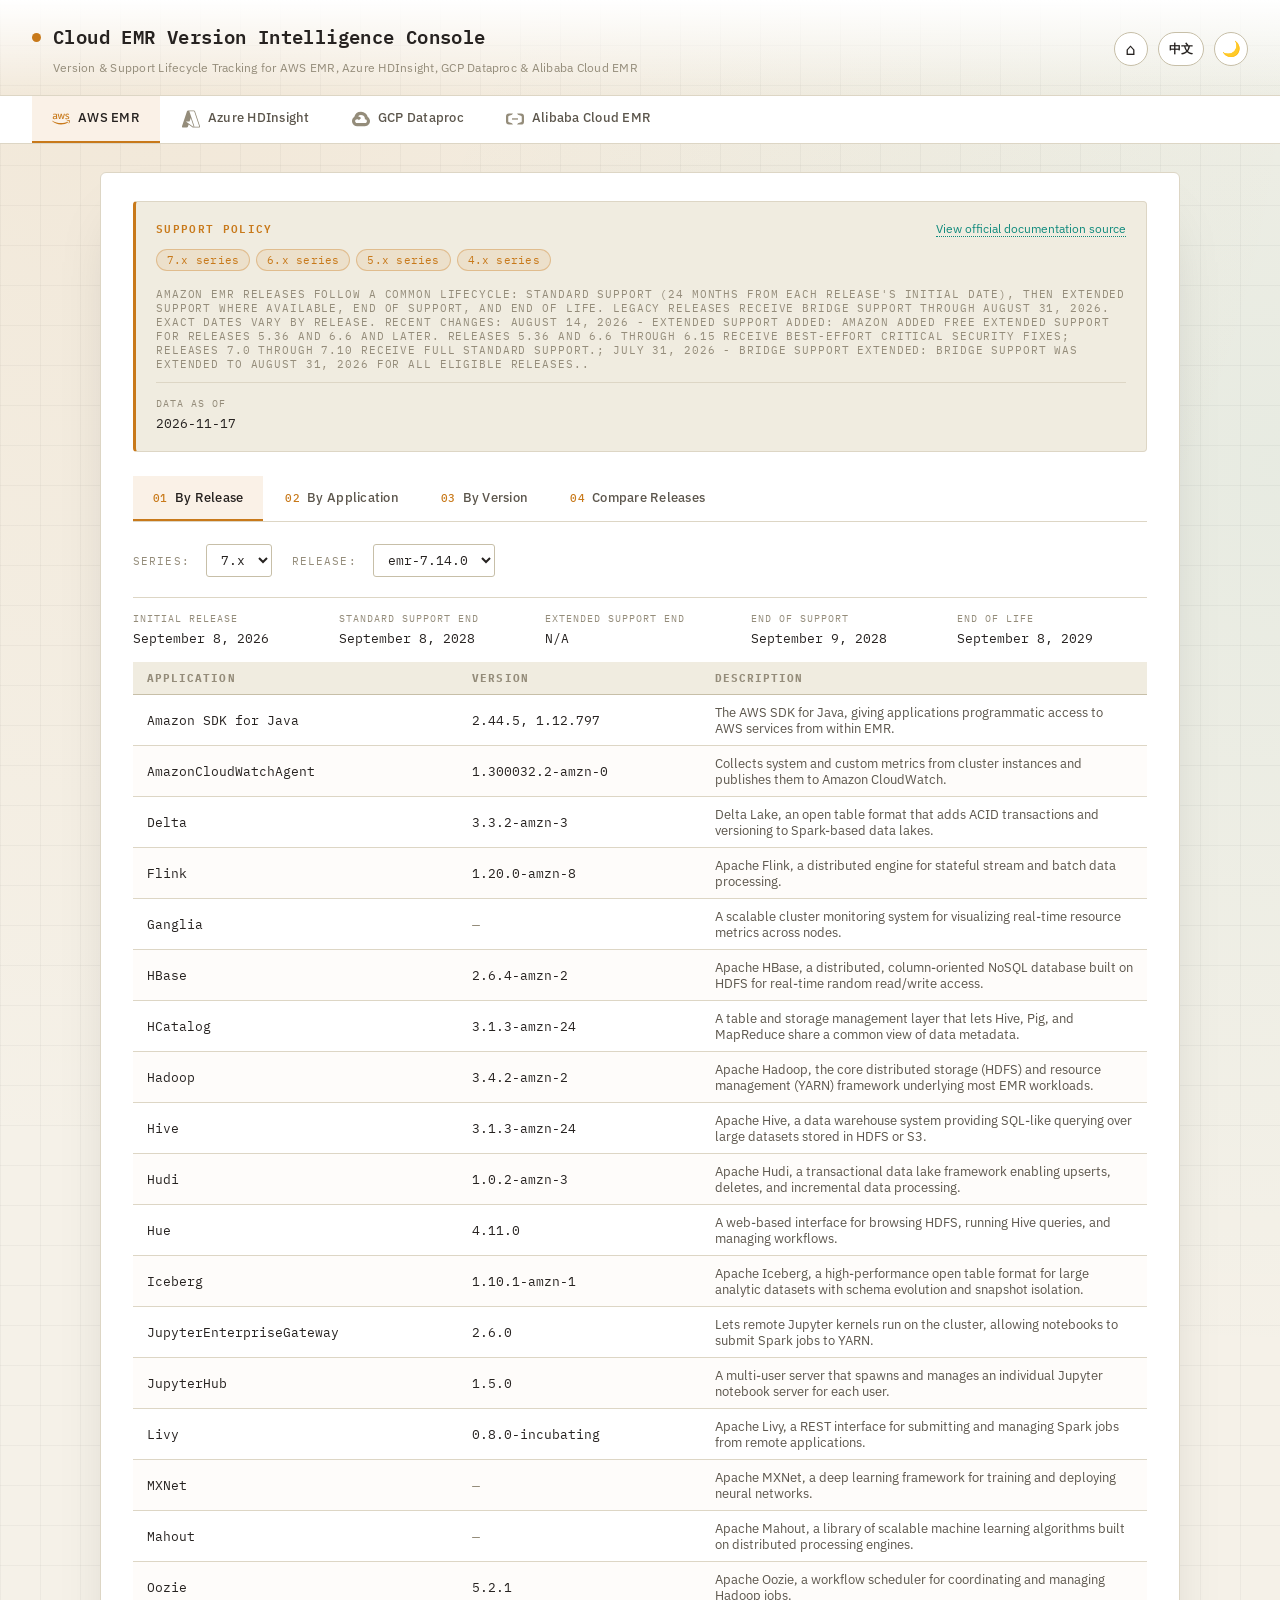
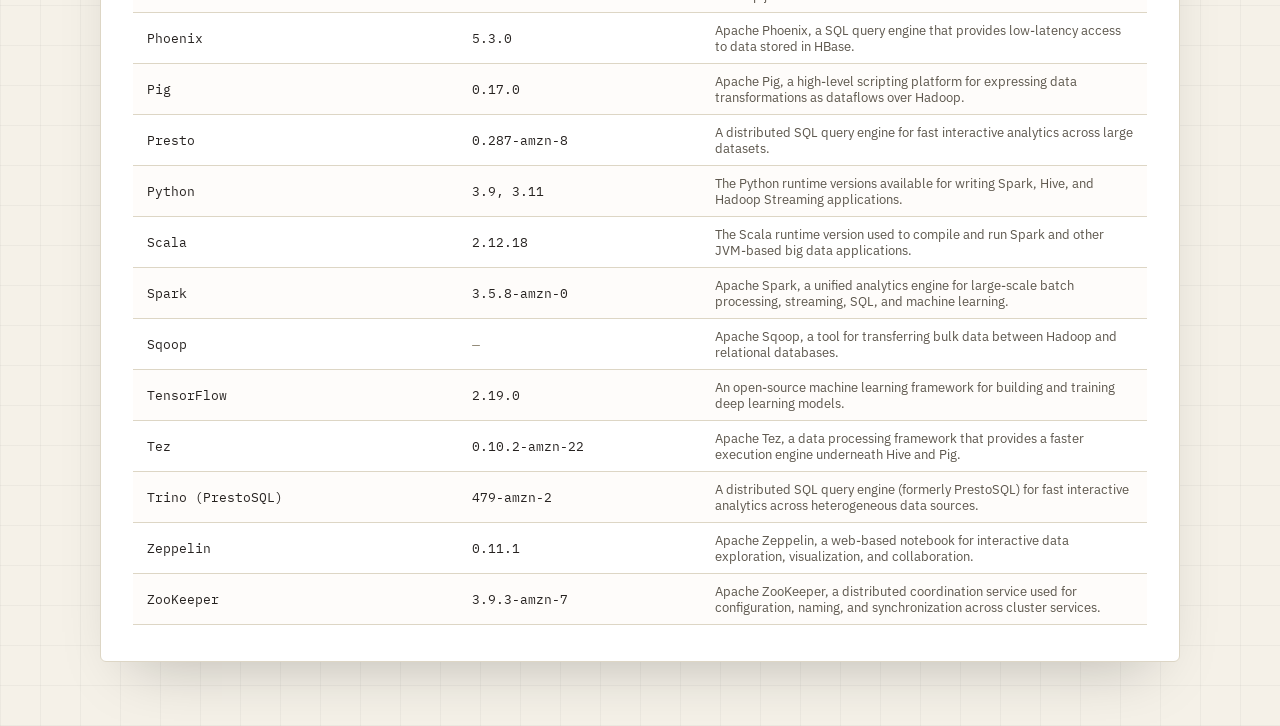
==== commit 7d77e029: "Refresh cloud EMR release data from vendor docs (dataAsOf 2026-11-17) Re-fetch AWS EMR, Azure HDInsi" ====
--- a/index.html
+++ b/index.html
@@ -688,7 +688,7 @@
 // 数据源: aws-emr-application-version-info.json
 window.CLOUD_DATA = window.CLOUD_DATA || {};
 window.CLOUD_DATA.aws = {
-  "dataAsOf": "2026-10-22",
+  "dataAsOf": "2026-11-17",
   "standardSupportPolicy": {
     "source": "https://docs.amazonaws.cn/en_us/emr/latest/ReleaseGuide/emr-standard-support.html",
     "note": {
@@ -1207,6 +1207,13 @@
         "extendedSupportEndDate": "N/A",
         "endOfSupportStartDate": "September 8, 2029",
         "endOfLifeStartDate": "September 8, 2029"
+      },
+      "emr-spark-8.2 [LTS]": {
+        "initialReleaseDate": "November 18, 2026",
+        "standardSupportEndDate": "November 17, 2029",
+        "extendedSupportEndDate": "N/A",
+        "endOfSupportStartDate": "November 18, 2029",
+        "endOfLifeStartDate": "November 18, 2029"
       }
     }
   },
@@ -6451,7 +6458,7 @@
 // 数据源: azure-hdinsight-application-version-info.json
 window.CLOUD_DATA = window.CLOUD_DATA || {};
 window.CLOUD_DATA.azure = {
-  "dataAsOf": "2026-10-22",
+  "dataAsOf": "2026-11-17",
   "standardSupportPolicy": {
     "source": "https://learn.microsoft.com/en-us/azure/hdinsight/hdinsight-component-versioning",
     "note": {
@@ -6637,7 +6644,7 @@
 // 数据源: gcp-dataproc-application-version-info.json
 window.CLOUD_DATA = window.CLOUD_DATA || {};
 window.CLOUD_DATA.gcp = {
-  "dataAsOf": "2026-10-22",
+  "dataAsOf": "2026-11-17",
   "standardSupportPolicy": {
     "source": "https://docs.cloud.google.com/managed-spark/docs/concepts/versioning/image-version-lists",
     "note": {
@@ -6646,121 +6653,121 @@
     }
   },
   "applicationDescriptions": {
+    "Apache Sqoop": {
+      "en": "Apache Sqoop, a tool for bulk transfer of data between Hadoop and relational databases.",
+      "zh": "Apache Sqoop，一个用于在 Hadoop 与关系型数据库之间批量传输数据的工具。"
+    },
+    "Apache Hive WebHCat": {
+      "en": "A REST API for the Hive metastore that lets external tools submit Hive, Pig, and MapReduce jobs and access table metadata over HTTP.",
+      "zh": "Hive 元存储（metastore）的 REST API，使外部工具可通过 HTTP 提交 Hive/Pig/MapReduce 作业并访问表元数据。"
+    },
+    "Conscrypt": {
+      "en": "Conscrypt, a BoringSSL-based Java security provider that offers faster, more current TLS and cryptographic support for the JVM.",
+      "zh": "Conscrypt，一个基于 BoringSSL 的 Java 安全提供者，为 JVM 提供更快速、更新及时的 TLS 与加密支持。"
+    },
+    "Apache Iceberg": {
+      "en": "Apache Iceberg, a high-performance open table format for large analytic datasets, with schema evolution and snapshot isolation.",
+      "zh": "Apache Iceberg，一个高性能开放表格式，面向大型分析数据集，支持模式演进与快照隔离。"
+    },
+    "Apache Hudi": {
+      "en": "Apache Hudi, a transactional data lake framework supporting upserts, deletes, and incremental data processing.",
+      "zh": "Apache Hudi，一个事务型数据湖框架，支持更新插入（upsert）、删除与增量数据处理。"
+    },
+    "Apache Tez": {
+      "en": "Apache Tez, a data processing framework that provides a faster execution engine for Hive and Pig.",
+      "zh": "Apache Tez，一套数据处理框架，为 Hive 和 Pig 提供更快速的执行引擎。"
+    },
+    "R": {
+      "en": "The R runtime for statistical computing and SparkR/sparklyr workloads.",
+      "zh": "R 运行时，可用于统计计算以及 SparkR/sparklyr 工作负载。"
+    },
+    "Zookeeper": {
+      "en": "Apache ZooKeeper, a distributed coordination service for configuration, naming, and synchronization across cluster services.",
+      "zh": "Apache ZooKeeper，一个分布式协调服务，用于集群各服务间的配置、命名与同步。"
+    },
+    "Apache Atlas": {
+      "en": "Apache Atlas, a data governance and metadata management framework for cataloging and classifying data assets.",
+      "zh": "Apache Atlas，一个数据治理与元数据管理框架，用于编目和分类数据资产。"
+    },
+    "Apache Hive": {
+      "en": "Apache Hive, a data warehouse system providing SQL-like querying over large datasets stored in HDFS or object storage.",
+      "zh": "Apache Hive，一套数据仓库系统，可对存储在 HDFS 或对象存储中的大规模数据集进行类 SQL 查询。"
+    },
+    "Docker": {
+      "en": "Docker, a container runtime used to package and run custom or optional component workloads on the cluster.",
+      "zh": "Docker，一个容器运行时，用于在集群上打包并运行自定义或可选组件的工作负载。"
+    },
+    "Apache Pig": {
+      "en": "Apache Pig, a high-level scripting platform for expressing data transformations as data flows running on Hadoop.",
+      "zh": "Apache Pig，一个高层脚本平台，可将数据转换以数据流方式表达并运行于 Hadoop 之上。"
+    },
+    "JupyterLab Notebook": {
+      "en": "JupyterLab, a web-based interactive notebook interface for exploratory data analysis and Spark job development.",
+      "zh": "JupyterLab，一个基于 Web 的交互式笔记本界面，用于探索性数据分析与 Spark 作业开发。"
+    },
+    "Zeppelin Notebook": {
+      "en": "Apache Zeppelin, a web-based notebook for interactive data exploration, visualization, and collaboration.",
+      "zh": "Apache Zeppelin，一个基于 Web 的笔记本，用于交互式数据探索、可视化与协作。"
+    },
+    "BigQuery Connector": {
+      "en": "The Spark BigQuery connector, letting Spark jobs read from and write to Google BigQuery tables directly.",
+      "zh": "Spark BigQuery 连接器，使 Spark 作业能够直接读写 Google BigQuery 表。"
+    },
+    "Oozie": {
+      "en": "Apache Oozie, a workflow scheduler for coordinating and managing Hadoop jobs.",
+      "zh": "Apache Oozie，一个用于协调与管理 Hadoop 作业的工作流调度器。"
+    },
+    "Ranger": {
+      "en": "Apache Ranger, a centralized framework for managing data security, authorization, and auditing across the cluster.",
+      "zh": "Apache Ranger，一个集中式框架，用于管理集群的数据安全、授权与审计。"
+    },
     "Cloud Storage Connector": {
       "en": "The Hadoop Cloud Storage connector, letting Hadoop and Spark treat Google Cloud Storage buckets as a distributed filesystem.",
       "zh": "Hadoop Cloud Storage 连接器，使 Hadoop 和 Spark 能将 Google Cloud Storage 存储桶当作分布式文件系统使用。"
     },
-    "Conscrypt": {
-      "en": "Conscrypt, a BoringSSL-based Java security provider that offers faster, more current TLS and cryptographic support for the JVM.",
-      "zh": "Conscrypt，一个基于 BoringSSL 的 Java 安全提供者，为 JVM 提供更快速、更新及时的 TLS 与加密支持。"
-    },
-    "Apache Hive": {
-      "en": "Apache Hive, a data warehouse system providing SQL-like querying over large datasets stored in HDFS or object storage.",
-      "zh": "Apache Hive，一套数据仓库系统，可对存储在 HDFS 或对象存储中的大规模数据集进行类 SQL 查询。"
+    "Delta Lake": {
+      "en": "Delta Lake, an open table format that brings ACID transactions and versioning to Spark-based data lakes.",
+      "zh": "Delta Lake，一个开放表格式，为基于 Spark 的数据湖提供 ACID 事务与版本管理。"
+    },
+    "Solr": {
+      "en": "Apache Solr, a search platform providing full-text search and indexing over data stored on the cluster.",
+      "zh": "Apache Solr，一个搜索平台，可对集群上存储的数据提供全文检索与索引。"
+    },
+    "Java": {
+      "en": "The Java runtime (JDK) on which Spark, Hadoop, and other JVM-based cluster components run.",
+      "zh": "Java 运行时（JDK），Spark、Hadoop 及其他基于 JVM 的集群组件均运行于其上。"
+    },
+    "Python": {
+      "en": "The Python runtime and package management tools for writing Spark, Hive, and Hadoop Streaming applications and scripts.",
+      "zh": "Python 运行时及相关包管理工具，可用于编写 Spark、Hive、Hadoop Streaming 等应用与脚本。"
+    },
+    "Apache Flink": {
+      "en": "Apache Flink, a distributed engine for stateful stream and batch processing.",
+      "zh": "Apache Flink，一套用于有状态流式与批量数据处理的分布式引擎。"
+    },
+    "Apache Hadoop": {
+      "en": "Apache Hadoop, the core distributed storage (HDFS) and resource management (YARN) framework underlying most big data workloads.",
+      "zh": "Apache Hadoop，核心的分布式存储（HDFS）与资源管理（YARN）框架，是大多数大数据工作负载的底座。"
+    },
+    "Trino": {
+      "en": "Trino, a distributed SQL query engine for fast interactive analytics across heterogeneous data sources.",
+      "zh": "Trino，一个分布式 SQL 查询引擎，可跨异构数据源进行快速交互式分析。"
+    },
+    "Scala": {
+      "en": "The Scala runtime used to compile and run Spark and other JVM-based big data applications.",
+      "zh": "Scala 运行时，用于编译和运行 Spark 及其他基于 JVM 的大数据应用。"
+    },
+    "Hue": {
+      "en": "A web-based interface for browsing HDFS, running Hive queries, and managing workflows.",
+      "zh": "一个基于 Web 的界面，用于浏览 HDFS、运行 Hive 查询并管理工作流。"
+    },
+    "Apache Kafka": {
+      "en": "Apache Kafka, a distributed event streaming platform for building real-time data pipelines and messaging systems.",
+      "zh": "Apache Kafka，一个分布式事件流平台，用于构建实时数据管道与消息系统。"
     },
     "Apache Spark": {
       "en": "Apache Spark, a unified analytics engine for large-scale batch processing, streaming, SQL, and machine learning.",
       "zh": "Apache Spark，一套统一的分析引擎，支持大规模批处理、流处理、SQL 与机器学习。"
-    },
-    "Ranger": {
-      "en": "Apache Ranger, a centralized framework for managing data security, authorization, and auditing across the cluster.",
-      "zh": "Apache Ranger，一个集中式框架，用于管理集群的数据安全、授权与审计。"
-    },
-    "Solr": {
-      "en": "Apache Solr, a search platform providing full-text search and indexing over data stored on the cluster.",
-      "zh": "Apache Solr，一个搜索平台，可对集群上存储的数据提供全文检索与索引。"
-    },
-    "Zeppelin Notebook": {
-      "en": "Apache Zeppelin, a web-based notebook for interactive data exploration, visualization, and collaboration.",
-      "zh": "Apache Zeppelin，一个基于 Web 的笔记本，用于交互式数据探索、可视化与协作。"
-    },
-    "Apache Tez": {
-      "en": "Apache Tez, a data processing framework that provides a faster execution engine for Hive and Pig.",
-      "zh": "Apache Tez，一套数据处理框架，为 Hive 和 Pig 提供更快速的执行引擎。"
-    },
-    "JupyterLab Notebook": {
-      "en": "JupyterLab, a web-based interactive notebook interface for exploratory data analysis and Spark job development.",
-      "zh": "JupyterLab，一个基于 Web 的交互式笔记本界面，用于探索性数据分析与 Spark 作业开发。"
-    },
-    "R": {
-      "en": "The R runtime for statistical computing and SparkR/sparklyr workloads.",
-      "zh": "R 运行时，可用于统计计算以及 SparkR/sparklyr 工作负载。"
-    },
-    "Apache Hadoop": {
-      "en": "Apache Hadoop, the core distributed storage (HDFS) and resource management (YARN) framework underlying most big data workloads.",
-      "zh": "Apache Hadoop，核心的分布式存储（HDFS）与资源管理（YARN）框架，是大多数大数据工作负载的底座。"
-    },
-    "Apache Iceberg": {
-      "en": "Apache Iceberg, a high-performance open table format for large analytic datasets, with schema evolution and snapshot isolation.",
-      "zh": "Apache Iceberg，一个高性能开放表格式，面向大型分析数据集，支持模式演进与快照隔离。"
-    },
-    "Scala": {
-      "en": "The Scala runtime used to compile and run Spark and other JVM-based big data applications.",
-      "zh": "Scala 运行时，用于编译和运行 Spark 及其他基于 JVM 的大数据应用。"
-    },
-    "Delta Lake": {
-      "en": "Delta Lake, an open table format that brings ACID transactions and versioning to Spark-based data lakes.",
-      "zh": "Delta Lake，一个开放表格式，为基于 Spark 的数据湖提供 ACID 事务与版本管理。"
-    },
-    "Apache Kafka": {
-      "en": "Apache Kafka, a distributed event streaming platform for building real-time data pipelines and messaging systems.",
-      "zh": "Apache Kafka，一个分布式事件流平台，用于构建实时数据管道与消息系统。"
-    },
-    "Hue": {
-      "en": "A web-based interface for browsing HDFS, running Hive queries, and managing workflows.",
-      "zh": "一个基于 Web 的界面，用于浏览 HDFS、运行 Hive 查询并管理工作流。"
-    },
-    "Docker": {
-      "en": "Docker, a container runtime used to package and run custom or optional component workloads on the cluster.",
-      "zh": "Docker，一个容器运行时，用于在集群上打包并运行自定义或可选组件的工作负载。"
-    },
-    "Oozie": {
-      "en": "Apache Oozie, a workflow scheduler for coordinating and managing Hadoop jobs.",
-      "zh": "Apache Oozie，一个用于协调与管理 Hadoop 作业的工作流调度器。"
-    },
-    "Apache Flink": {
-      "en": "Apache Flink, a distributed engine for stateful stream and batch processing.",
-      "zh": "Apache Flink，一套用于有状态流式与批量数据处理的分布式引擎。"
-    },
-    "Java": {
-      "en": "The Java runtime (JDK) on which Spark, Hadoop, and other JVM-based cluster components run.",
-      "zh": "Java 运行时（JDK），Spark、Hadoop 及其他基于 JVM 的集群组件均运行于其上。"
-    },
-    "Apache Atlas": {
-      "en": "Apache Atlas, a data governance and metadata management framework for cataloging and classifying data assets.",
-      "zh": "Apache Atlas，一个数据治理与元数据管理框架，用于编目和分类数据资产。"
-    },
-    "Zookeeper": {
-      "en": "Apache ZooKeeper, a distributed coordination service for configuration, naming, and synchronization across cluster services.",
-      "zh": "Apache ZooKeeper，一个分布式协调服务，用于集群各服务间的配置、命名与同步。"
-    },
-    "BigQuery Connector": {
-      "en": "The Spark BigQuery connector, letting Spark jobs read from and write to Google BigQuery tables directly.",
-      "zh": "Spark BigQuery 连接器，使 Spark 作业能够直接读写 Google BigQuery 表。"
-    },
-    "Trino": {
-      "en": "Trino, a distributed SQL query engine for fast interactive analytics across heterogeneous data sources.",
-      "zh": "Trino，一个分布式 SQL 查询引擎，可跨异构数据源进行快速交互式分析。"
-    },
-    "Python": {
-      "en": "The Python runtime and package management tools for writing Spark, Hive, and Hadoop Streaming applications and scripts.",
-      "zh": "Python 运行时及相关包管理工具，可用于编写 Spark、Hive、Hadoop Streaming 等应用与脚本。"
-    },
-    "Apache Hive WebHCat": {
-      "en": "A REST API for the Hive metastore that lets external tools submit Hive, Pig, and MapReduce jobs and access table metadata over HTTP.",
-      "zh": "Hive 元存储（metastore）的 REST API，使外部工具可通过 HTTP 提交 Hive/Pig/MapReduce 作业并访问表元数据。"
-    },
-    "Apache Sqoop": {
-      "en": "Apache Sqoop, a tool for bulk transfer of data between Hadoop and relational databases.",
-      "zh": "Apache Sqoop，一个用于在 Hadoop 与关系型数据库之间批量传输数据的工具。"
-    },
-    "Apache Hudi": {
-      "en": "Apache Hudi, a transactional data lake framework supporting upserts, deletes, and incremental data processing.",
-      "zh": "Apache Hudi，一个事务型数据湖框架，支持更新插入（upsert）、删除与增量数据处理。"
-    },
-    "Apache Pig": {
-      "en": "Apache Pig, a high-level scripting platform for expressing data transformations as data flows running on Hadoop.",
-      "zh": "Apache Pig，一个高层脚本平台，可将数据转换以数据流方式表达并运行于 Hadoop 之上。"
     }
   },
   "releases": [
@@ -6781,7 +6788,7 @@
   "releaseInfo": {
     "3.0": {
       "osImages": "3.0-debian13",
-      "lastUpdated": "September 30, 2026",
+      "lastUpdated": "November 2, 2026",
       "releasedOn": "July 15, 2026",
       "supportedUntil": "July 15, 2028",
       "availableUntil": "July 15, 2030",
@@ -6790,7 +6797,7 @@
     },
     "2.3": {
       "osImages": "2.3-debian12",
-      "lastUpdated": "September 30, 2026",
+      "lastUpdated": "November 2, 2026",
       "releasedOn": "June 9, 2025",
       "supportedUntil": "June 9, 2027",
       "availableUntil": "June 9, 2029",
@@ -6799,7 +6806,7 @@
     },
     "2.2": {
       "osImages": "2.2-debian12",
-      "lastUpdated": "September 30, 2026",
+      "lastUpdated": "November 2, 2026",
       "releasedOn": "December 8, 2023",
       "supportedUntil": "March 31, 2027",
       "availableUntil": "December 31, 2027",
@@ -6808,7 +6815,7 @@
     },
     "2.1": {
       "osImages": "2.1-debian11",
-      "lastUpdated": "October 12, 2026",
+      "lastUpdated": "November 2, 2026",
       "releasedOn": "December 12, 2022",
       "supportedUntil": "March 31, 2026",
       "availableUntil": "December 31, 2026",
@@ -7075,7 +7082,7 @@
 // 数据源: aliyun-emr-application-version-info.json
 window.CLOUD_DATA = window.CLOUD_DATA || {};
 window.CLOUD_DATA.aliyun = {
-  "dataAsOf": "2026-10-22",
+  "dataAsOf": "2026-11-17",
   "standardSupportPolicy": {
     "source": "https://help.aliyun.com/zh/emr/emr-on-ecs/product-overview/lifecycle-policies-for-emr-on-ecs",
     "note": {
@@ -7098,161 +7105,161 @@
     }
   },
   "applicationDescriptions": {
+    "Spark3": {
+      "en": "Apache Spark 3.x, a unified analytics engine for large-scale batch processing, streaming, SQL, and machine learning.",
+      "zh": "Apache Spark 3.x，一套统一的分析引擎，支持大规模批处理、流处理、SQL 与机器学习。"
+    },
+    "StarRocks": {
+      "en": "StarRocks, an MPP-based real-time analytical database.",
+      "zh": "StarRocks，一个基于 MPP 的实时分析型数据库。"
+    },
+    "Ranger": {
+      "en": "Apache Ranger, a centralized framework for managing data security, authorization, and auditing across the cluster.",
+      "zh": "Apache Ranger，一个集中式框架，用于管理集群的数据安全、授权与审计。"
+    },
+    "JindoCache": {
+      "en": "Alibaba Cloud JindoCache, a local data cache layer that accelerates reads of OSS and other object storage for compute jobs.",
+      "zh": "阿里云 JindoCache，一个本地数据缓存层，可加速计算作业读取 OSS 及其他对象存储。"
+    },
+    "Hudi": {
+      "en": "Apache Hudi, a transactional data lake framework supporting upserts, deletes, and incremental data processing.",
+      "zh": "Apache Hudi，一个事务型数据湖框架，支持更新插入（upsert）、删除与增量数据处理。"
+    },
+    "Ranger-plugin": {
+      "en": "Ranger plugins for individual components (Hive, HDFS, HBase, etc.) that enforce Ranger-managed access policies inside each service.",
+      "zh": "面向各组件的 Ranger 插件（Hive、HDFS、HBase 等），在各服务内部强制执行由 Ranger 管理的访问策略。"
+    },
+    "Paimon": {
+      "en": "Apache Paimon (formerly Flink Table Store), an open table format for stream-batch unified data lake workloads.",
+      "zh": "Apache Paimon（前身为 Flink Table Store），一个面向流批一体数据湖工作负载的开放表格式。"
+    },
+    "YARN": {
+      "en": "Yet Another Resource Negotiator (YARN), the cluster resource management and job scheduling layer underlying most EMR workloads.",
+      "zh": "Yet Another Resource Negotiator（YARN），集群资源管理与作业调度层，是大多数 EMR 工作负载的底座。"
+    },
+    "Kafka Manager": {
+      "en": "A web tool for managing and monitoring Kafka clusters.",
+      "zh": "一个用于管理和监控 Kafka 集群的 Web 工具。"
+    },
+    "Presto": {
+      "en": "A distributed SQL query engine for fast interactive analysis over large datasets.",
+      "zh": "一个分布式 SQL 查询引擎，可对大规模数据集进行快速交互式分析。"
+    },
+    "Flink": {
+      "en": "Apache Flink, a distributed engine for stateful stream and batch processing.",
+      "zh": "Apache Flink，一套用于有状态流式与批量数据处理的分布式引擎。"
+    },
     "Kudu": {
       "en": "Apache Kudu, a columnar storage engine that supports fast analytics together with real-time updates.",
       "zh": "Apache Kudu，一个列式存储引擎，在支持实时更新的同时兼顾快速分析。"
     },
+    "Kafka": {
+      "en": "Apache Kafka, a distributed event streaming platform for building real-time data pipelines and messaging systems.",
+      "zh": "Apache Kafka，一个分布式事件流平台，用于构建实时数据管道与消息系统。"
+    },
+    "Doris": {
+      "en": "Apache Doris, an MPP-based real-time analytical database.",
+      "zh": "Apache Doris，一个基于 MPP 的实时分析型数据库。"
+    },
+    "Flink Table Store": {
+      "en": "Flink Table Store, a streaming data lake storage format supporting stream-batch unified reads and writes (predecessor of Apache Paimon).",
+      "zh": "Flink Table Store，一个流式数据湖存储格式，支持流批一体的读写（Apache Paimon 的前身）。"
+    },
+    "OSS-HDFS": {
+      "en": "Alibaba Cloud's HDFS-compatible interface for OSS object storage, letting Hadoop ecosystem components access OSS as if it were HDFS.",
+      "zh": "阿里云针对 OSS 对象存储提供的 HDFS 兼容接口，使 Hadoop 生态组件能像访问 HDFS 一样访问 OSS。"
+    },
+    "DLF-Auth": {
+      "en": "Alibaba Cloud Data Lake Formation's authentication and authorization component, providing unified data catalog access control for Hive, Spark, and other engines.",
+      "zh": "阿里云数据湖构建（Data Lake Formation）的认证/授权组件，为 Hive、Spark 等引擎提供统一的数据目录访问控制。"
+    },
+    "Celeborn": {
+      "en": "Apache Celeborn, an intermediate shuffle service for Spark and Flink that improves large-scale shuffle stability and performance.",
+      "zh": "Apache Celeborn，一个面向 Spark 和 Flink 的中间 Shuffle 服务，可提升大规模 Shuffle 的稳定性与性能。"
+    },
+    "Hadoop-Common": {
+      "en": "Hadoop Common, the shared libraries (I/O, serialization, RPC) that HDFS, YARN, and other Hadoop modules depend on.",
+      "zh": "Hadoop Common，HDFS、YARN 及其他 Hadoop 模块所依赖的公共库（I/O、序列化、RPC）。"
+    },
+    "OpenLDAP": {
+      "en": "An open-source LDAP directory service for unified identity authentication within the cluster.",
+      "zh": "一个开源 LDAP 目录服务，用于集群内的统一身份认证。"
+    },
+    "Phoenix": {
+      "en": "Apache Phoenix, a SQL query engine providing low-latency access to data stored in HBase.",
+      "zh": "Apache Phoenix，一个 SQL 查询引擎，为存储在 HBase 中的数据提供低延迟访问。"
+    },
+    "RSS": {
+      "en": "Remote Shuffle Service, an external/elastic shuffle service for Spark and other engines that reduces reliance on local disks during large-scale shuffles.",
+      "zh": "Remote Shuffle Service，一个面向 Spark 等引擎的外部/弹性 Shuffle 服务，可降低大规模 Shuffle 对本地磁盘的依赖。"
+    },
+    "Spark2": {
+      "en": "Apache Spark 2.x, a unified analytics engine for large-scale batch processing, streaming, SQL, and machine learning.",
+      "zh": "Apache Spark 2.x，一套统一的分析引擎，支持大规模批处理、流处理、SQL 与机器学习。"
+    },
+    "Knox": {
+      "en": "Apache Knox, a unified REST API gateway and authentication proxy for Hadoop cluster services.",
+      "zh": "Apache Knox，一个面向 Hadoop 集群服务的统一 REST API 网关与认证代理。"
+    },
+    "DeltaLake": {
+      "en": "Delta Lake, an open table format that brings ACID transactions and versioning to Spark-based data lakes.",
+      "zh": "Delta Lake，一个开放表格式，为基于 Spark 的数据湖提供 ACID 事务与版本管理。"
+    },
+    "Sqoop": {
+      "en": "Apache Sqoop, a tool for bulk transfer of data between Hadoop and relational databases.",
+      "zh": "Apache Sqoop，一个用于在 Hadoop 与关系型数据库之间批量传输数据的工具。"
+    },
+    "StarRocks2": {
+      "en": "StarRocks 2.x, an MPP-based real-time analytical database.",
+      "zh": "StarRocks 2.x，一个基于 MPP 的实时分析型数据库。"
+    },
+    "ClickHouse": {
+      "en": "ClickHouse, a columnar OLAP database for fast real-time analytical queries.",
+      "zh": "ClickHouse，一个列式 OLAP 数据库，适用于快速的实时分析查询。"
+    },
+    "HBase": {
+      "en": "Apache HBase, a distributed columnar NoSQL database built on HDFS that supports real-time random read/write access.",
+      "zh": "Apache HBase，构建在 HDFS 之上的分布式列式 NoSQL 数据库，支持实时随机读写访问。"
+    },
+    "Iceberg": {
+      "en": "Apache Iceberg, a high-performance open table format for large analytic datasets, with schema evolution and snapshot isolation.",
+      "zh": "Apache Iceberg，一个高性能开放表格式，面向大型分析数据集，支持模式演进与快照隔离。"
+    },
+    "Tez": {
+      "en": "Apache Tez, a data processing framework that provides a faster execution engine for Hive and Pig.",
+      "zh": "Apache Tez，一套数据处理框架，为 Hive 和 Pig 提供更快速的执行引擎。"
+    },
+    "JindoData": {
+      "en": "Alibaba Cloud JindoData, a compute-storage separation data access layer that optimizes Hadoop ecosystem access to OSS.",
+      "zh": "阿里云 JindoData，一个存算分离的数据访问层，优化 Hadoop 生态组件对 OSS 的读写。"
+    },
+    "Trino": {
+      "en": "Trino, a distributed SQL query engine for fast interactive analytics across heterogeneous data sources.",
+      "zh": "Trino，一个分布式 SQL 查询引擎，可跨异构数据源进行快速交互式分析。"
+    },
+    "Kyuubi": {
+      "en": "Apache Kyuubi, a unified JDBC/ODBC gateway service that provides SQL service through a single entry point for multiple engines (Spark, Flink, Trino).",
+      "zh": "Apache Kyuubi，一个统一的 JDBC/ODBC 网关服务，使多种引擎（Spark、Flink、Trino）通过单一入口提供 SQL 服务。"
+    },
     "Flume": {
       "en": "Apache Flume, a distributed system for collecting, aggregating, and moving large amounts of log data.",
       "zh": "Apache Flume，一个用于采集、聚合和移动海量日志数据的分布式系统。"
     },
-    "JindoCache": {
-      "en": "Alibaba Cloud JindoCache, a local data cache layer that accelerates reads of OSS and other object storage for compute jobs.",
-      "zh": "阿里云 JindoCache，一个本地数据缓存层，可加速计算作业读取 OSS 及其他对象存储。"
-    },
-    "Iceberg": {
-      "en": "Apache Iceberg, a high-performance open table format for large analytic datasets, with schema evolution and snapshot isolation.",
-      "zh": "Apache Iceberg，一个高性能开放表格式，面向大型分析数据集，支持模式演进与快照隔离。"
-    },
-    "Knox": {
-      "en": "Apache Knox, a unified REST API gateway and authentication proxy for Hadoop cluster services.",
-      "zh": "Apache Knox，一个面向 Hadoop 集群服务的统一 REST API 网关与认证代理。"
-    },
-    "OSS-HDFS": {
-      "en": "Alibaba Cloud's HDFS-compatible interface for OSS object storage, letting Hadoop ecosystem components access OSS as if it were HDFS.",
-      "zh": "阿里云针对 OSS 对象存储提供的 HDFS 兼容接口，使 Hadoop 生态组件能像访问 HDFS 一样访问 OSS。"
-    },
-    "Celeborn": {
-      "en": "Apache Celeborn, an intermediate shuffle service for Spark and Flink that improves large-scale shuffle stability and performance.",
-      "zh": "Apache Celeborn，一个面向 Spark 和 Flink 的中间 Shuffle 服务，可提升大规模 Shuffle 的稳定性与性能。"
-    },
-    "JindoData": {
-      "en": "Alibaba Cloud JindoData, a compute-storage separation data access layer that optimizes Hadoop ecosystem access to OSS.",
-      "zh": "阿里云 JindoData，一个存算分离的数据访问层，优化 Hadoop 生态组件对 OSS 的读写。"
-    },
-    "Presto": {
-      "en": "A distributed SQL query engine for fast interactive analysis over large datasets.",
-      "zh": "一个分布式 SQL 查询引擎，可对大规模数据集进行快速交互式分析。"
-    },
-    "DeltaLake": {
-      "en": "Delta Lake, an open table format that brings ACID transactions and versioning to Spark-based data lakes.",
-      "zh": "Delta Lake，一个开放表格式，为基于 Spark 的数据湖提供 ACID 事务与版本管理。"
-    },
-    "Spark3": {
-      "en": "Apache Spark 3.x, a unified analytics engine for large-scale batch processing, streaming, SQL, and machine learning.",
-      "zh": "Apache Spark 3.x，一套统一的分析引擎，支持大规模批处理、流处理、SQL 与机器学习。"
-    },
-    "StarRocks2": {
-      "en": "StarRocks 2.x, an MPP-based real-time analytical database.",
-      "zh": "StarRocks 2.x，一个基于 MPP 的实时分析型数据库。"
-    },
-    "StarRocks": {
-      "en": "StarRocks, an MPP-based real-time analytical database.",
-      "zh": "StarRocks，一个基于 MPP 的实时分析型数据库。"
-    },
-    "ClickHouse": {
-      "en": "ClickHouse, a columnar OLAP database for fast real-time analytical queries.",
-      "zh": "ClickHouse，一个列式 OLAP 数据库，适用于快速的实时分析查询。"
-    },
-    "RSS": {
-      "en": "Remote Shuffle Service, an external/elastic shuffle service for Spark and other engines that reduces reliance on local disks during large-scale shuffles.",
-      "zh": "Remote Shuffle Service，一个面向 Spark 等引擎的外部/弹性 Shuffle 服务，可降低大规模 Shuffle 对本地磁盘的依赖。"
-    },
-    "Doris": {
-      "en": "Apache Doris, an MPP-based real-time analytical database.",
-      "zh": "Apache Doris，一个基于 MPP 的实时分析型数据库。"
-    },
-    "Tez": {
-      "en": "Apache Tez, a data processing framework that provides a faster execution engine for Hive and Pig.",
-      "zh": "Apache Tez，一套数据处理框架，为 Hive 和 Pig 提供更快速的执行引擎。"
-    },
-    "Ranger-plugin": {
-      "en": "Ranger plugins for individual components (Hive, HDFS, HBase, etc.) that enforce Ranger-managed access policies inside each service.",
-      "zh": "面向各组件的 Ranger 插件（Hive、HDFS、HBase 等），在各服务内部强制执行由 Ranger 管理的访问策略。"
-    },
-    "Kyuubi": {
-      "en": "Apache Kyuubi, a unified JDBC/ODBC gateway service that provides SQL service through a single entry point for multiple engines (Spark, Flink, Trino).",
-      "zh": "Apache Kyuubi，一个统一的 JDBC/ODBC 网关服务，使多种引擎（Spark、Flink、Trino）通过单一入口提供 SQL 服务。"
-    },
     "HDFS": {
       "en": "The Hadoop Distributed File System (HDFS), the core storage layer underlying most EMR cluster workloads.",
       "zh": "Hadoop 分布式文件系统（HDFS），是大多数 EMR 集群工作负载的底层核心存储层。"
     },
-    "Flink": {
-      "en": "Apache Flink, a distributed engine for stateful stream and batch processing.",
-      "zh": "Apache Flink，一套用于有状态流式与批量数据处理的分布式引擎。"
-    },
-    "DLF-Auth": {
-      "en": "Alibaba Cloud Data Lake Formation's authentication and authorization component, providing unified data catalog access control for Hive, Spark, and other engines.",
-      "zh": "阿里云数据湖构建（Data Lake Formation）的认证/授权组件，为 Hive、Spark 等引擎提供统一的数据目录访问控制。"
-    },
-    "YARN": {
-      "en": "Yet Another Resource Negotiator (YARN), the cluster resource management and job scheduling layer underlying most EMR workloads.",
-      "zh": "Yet Another Resource Negotiator（YARN），集群资源管理与作业调度层，是大多数 EMR 工作负载的底座。"
-    },
-    "Paimon": {
-      "en": "Apache Paimon (formerly Flink Table Store), an open table format for stream-batch unified data lake workloads.",
-      "zh": "Apache Paimon（前身为 Flink Table Store），一个面向流批一体数据湖工作负载的开放表格式。"
-    },
-    "Flink Table Store": {
-      "en": "Flink Table Store, a streaming data lake storage format supporting stream-batch unified reads and writes (predecessor of Apache Paimon).",
-      "zh": "Flink Table Store，一个流式数据湖存储格式，支持流批一体的读写（Apache Paimon 的前身）。"
-    },
-    "Kafka": {
-      "en": "Apache Kafka, a distributed event streaming platform for building real-time data pipelines and messaging systems.",
-      "zh": "Apache Kafka，一个分布式事件流平台，用于构建实时数据管道与消息系统。"
+    "Hive": {
+      "en": "Apache Hive, a data warehouse system providing SQL-like querying over large datasets stored in HDFS or object storage.",
+      "zh": "Apache Hive，一套数据仓库系统，可对存储在 HDFS 或对象存储中的大规模数据集进行类 SQL 查询。"
     },
     "Impala": {
       "en": "Apache Impala, an MPP SQL query engine for low-latency interactive analysis directly over HDFS/Hive data.",
       "zh": "Apache Impala，一个 MPP SQL 查询引擎，可直接对 HDFS/Hive 数据进行低延迟交互式分析。"
     },
-    "Trino": {
-      "en": "Trino, a distributed SQL query engine for fast interactive analytics across heterogeneous data sources.",
-      "zh": "Trino，一个分布式 SQL 查询引擎，可跨异构数据源进行快速交互式分析。"
-    },
-    "Sqoop": {
-      "en": "Apache Sqoop, a tool for bulk transfer of data between Hadoop and relational databases.",
-      "zh": "Apache Sqoop，一个用于在 Hadoop 与关系型数据库之间批量传输数据的工具。"
-    },
-    "Spark2": {
-      "en": "Apache Spark 2.x, a unified analytics engine for large-scale batch processing, streaming, SQL, and machine learning.",
-      "zh": "Apache Spark 2.x，一套统一的分析引擎，支持大规模批处理、流处理、SQL 与机器学习。"
-    },
-    "Hadoop-Common": {
-      "en": "Hadoop Common, the shared libraries (I/O, serialization, RPC) that HDFS, YARN, and other Hadoop modules depend on.",
-      "zh": "Hadoop Common，HDFS、YARN 及其他 Hadoop 模块所依赖的公共库（I/O、序列化、RPC）。"
-    },
-    "HBase": {
-      "en": "Apache HBase, a distributed columnar NoSQL database built on HDFS that supports real-time random read/write access.",
-      "zh": "Apache HBase，构建在 HDFS 之上的分布式列式 NoSQL 数据库，支持实时随机读写访问。"
-    },
-    "Ranger": {
-      "en": "Apache Ranger, a centralized framework for managing data security, authorization, and auditing across the cluster.",
-      "zh": "Apache Ranger，一个集中式框架，用于管理集群的数据安全、授权与审计。"
-    },
-    "Phoenix": {
-      "en": "Apache Phoenix, a SQL query engine providing low-latency access to data stored in HBase.",
-      "zh": "Apache Phoenix，一个 SQL 查询引擎，为存储在 HBase 中的数据提供低延迟访问。"
-    },
-    "Kafka Manager": {
-      "en": "A web tool for managing and monitoring Kafka clusters.",
-      "zh": "一个用于管理和监控 Kafka 集群的 Web 工具。"
-    },
     "Zookeeper": {
       "en": "Apache ZooKeeper, a distributed coordination service for configuration, naming, and synchronization across cluster services.",
       "zh": "Apache ZooKeeper，一个分布式协调服务，用于集群各服务间的配置、命名与同步。"
-    },
-    "Hudi": {
-      "en": "Apache Hudi, a transactional data lake framework supporting upserts, deletes, and incremental data processing.",
-      "zh": "Apache Hudi，一个事务型数据湖框架，支持更新插入（upsert）、删除与增量数据处理。"
-    },
-    "OpenLDAP": {
-      "en": "An open-source LDAP directory service for unified identity authentication within the cluster.",
-      "zh": "一个开源 LDAP 目录服务，用于集群内的统一身份认证。"
-    },
-    "Hive": {
-      "en": "Apache Hive, a data warehouse system providing SQL-like querying over large datasets stored in HDFS or object storage.",
-      "zh": "Apache Hive，一套数据仓库系统，可对存储在 HDFS 或对象存储中的大规模数据集进行类 SQL 查询。"
     },
     "StarRocks3": {
       "en": "StarRocks 3.x, an MPP-based real-time analytical database.",
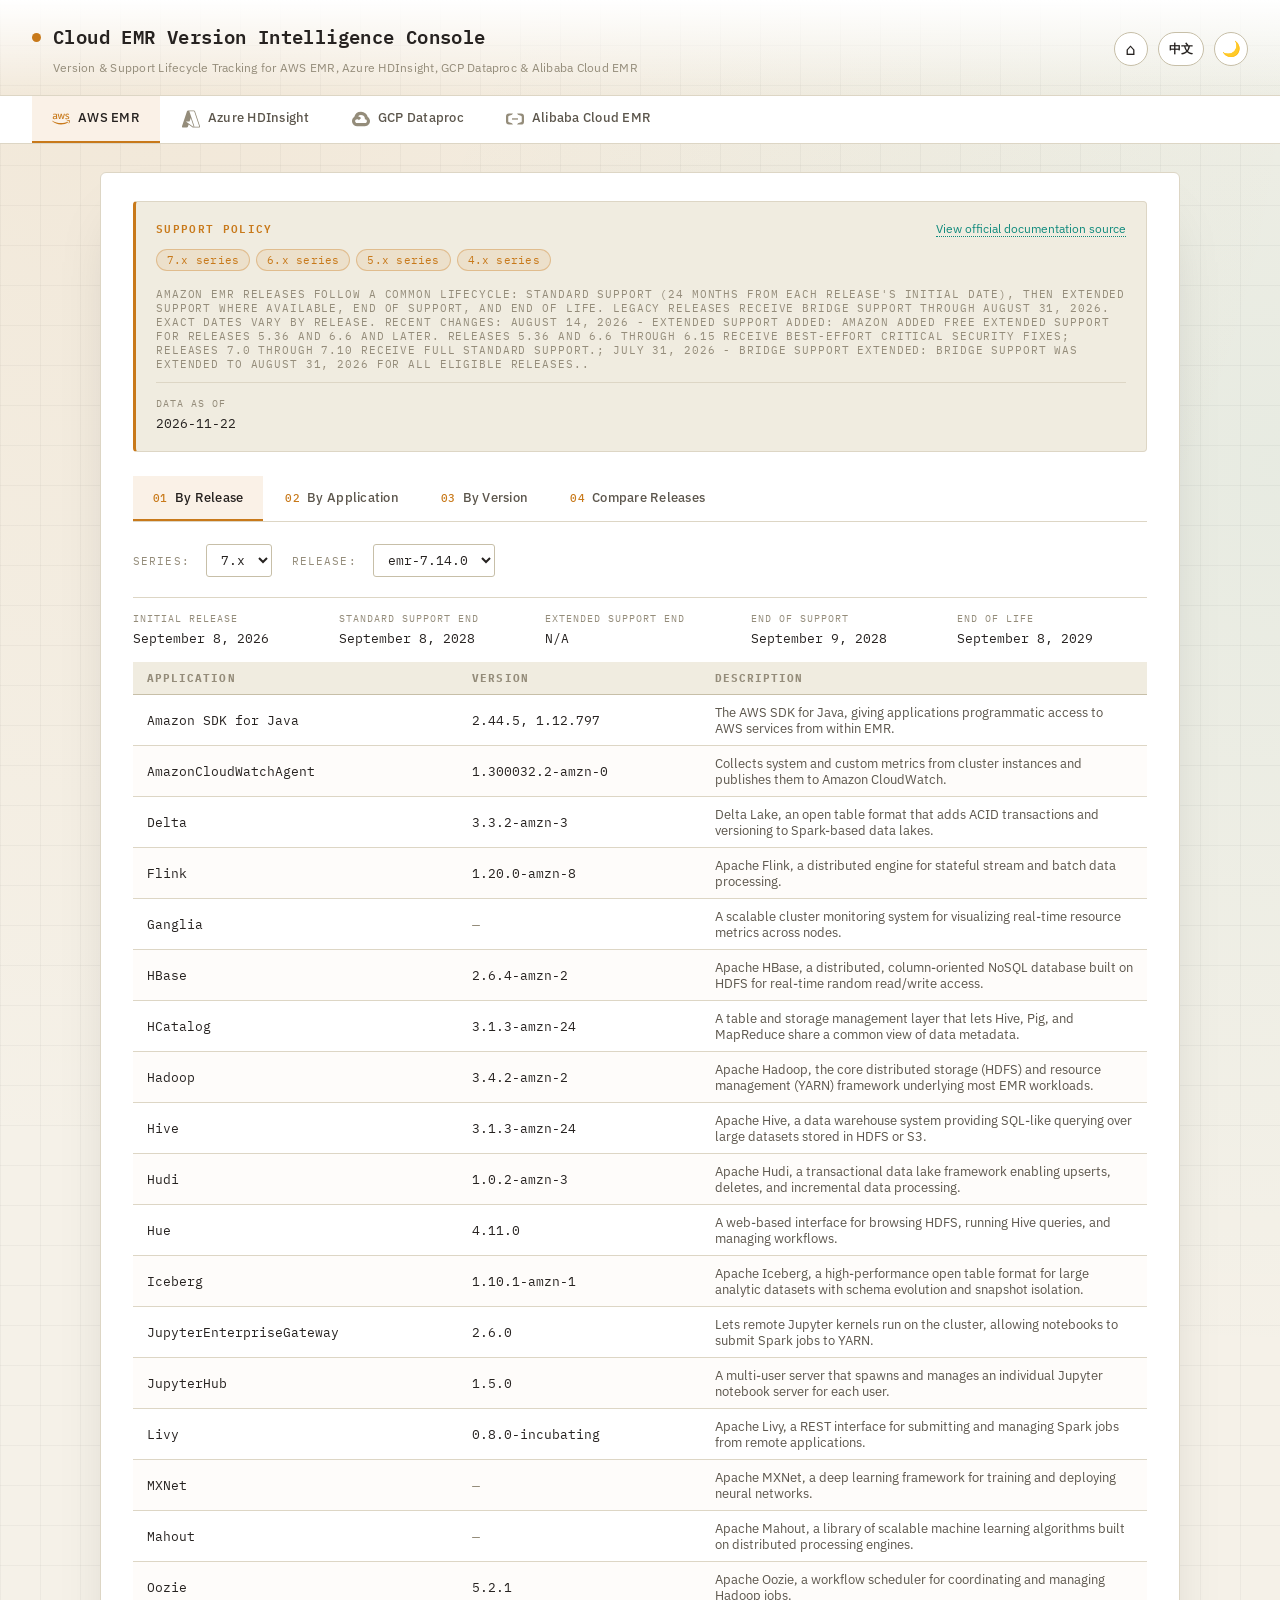
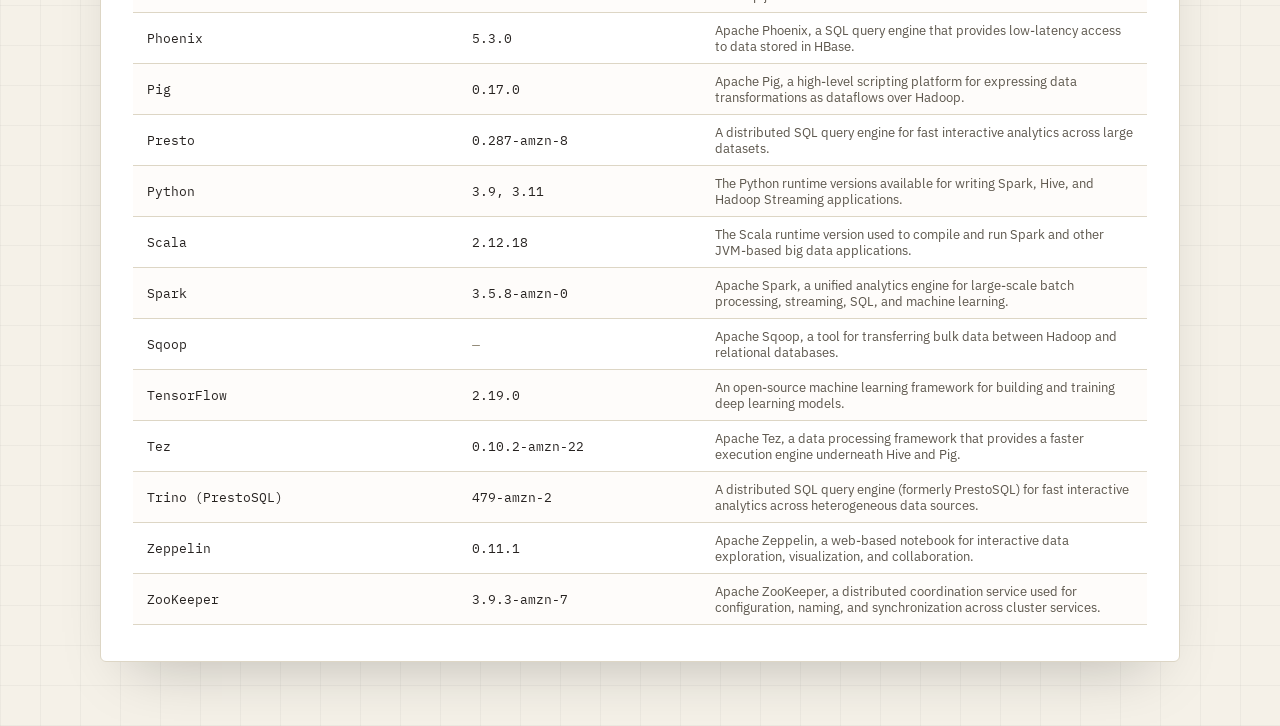
==== commit bfe89516: "Refresh cloud EMR release data from vendor docs (dataAsOf 2026-11-22) Re-fetch AWS EMR, Azure HDInsi" ====
--- a/index.html
+++ b/index.html
@@ -688,7 +688,7 @@
 // 数据源: aws-emr-application-version-info.json
 window.CLOUD_DATA = window.CLOUD_DATA || {};
 window.CLOUD_DATA.aws = {
-  "dataAsOf": "2026-11-17",
+  "dataAsOf": "2026-11-22",
   "standardSupportPolicy": {
     "source": "https://docs.amazonaws.cn/en_us/emr/latest/ReleaseGuide/emr-standard-support.html",
     "note": {
@@ -6458,7 +6458,7 @@
 // 数据源: azure-hdinsight-application-version-info.json
 window.CLOUD_DATA = window.CLOUD_DATA || {};
 window.CLOUD_DATA.azure = {
-  "dataAsOf": "2026-11-17",
+  "dataAsOf": "2026-11-22",
   "standardSupportPolicy": {
     "source": "https://learn.microsoft.com/en-us/azure/hdinsight/hdinsight-component-versioning",
     "note": {
@@ -6644,7 +6644,7 @@
 // 数据源: gcp-dataproc-application-version-info.json
 window.CLOUD_DATA = window.CLOUD_DATA || {};
 window.CLOUD_DATA.gcp = {
-  "dataAsOf": "2026-11-17",
+  "dataAsOf": "2026-11-22",
   "standardSupportPolicy": {
     "source": "https://docs.cloud.google.com/managed-spark/docs/concepts/versioning/image-version-lists",
     "note": {
@@ -6653,124 +6653,121 @@
     }
   },
   "applicationDescriptions": {
+    "Apache Hive WebHCat": {
+      "en": "A REST API for the Hive metastore that lets external tools submit Hive, Pig, and MapReduce jobs and access table metadata over HTTP.",
+      "zh": "Hive 元存储（metastore）的 REST API，使外部工具可通过 HTTP 提交 Hive/Pig/MapReduce 作业并访问表元数据。"
+    },
+    "Apache Hive": {
+      "en": "Apache Hive, a data warehouse system providing SQL-like querying over large datasets stored in HDFS or object storage.",
+      "zh": "Apache Hive，一套数据仓库系统，可对存储在 HDFS 或对象存储中的大规模数据集进行类 SQL 查询。"
+    },
+    "R": {
+      "en": "The R runtime for statistical computing and SparkR/sparklyr workloads.",
+      "zh": "R 运行时，可用于统计计算以及 SparkR/sparklyr 工作负载。"
+    },
+    "Ranger": {
+      "en": "Apache Ranger, a centralized framework for managing data security, authorization, and auditing across the cluster.",
+      "zh": "Apache Ranger，一个集中式框架，用于管理集群的数据安全、授权与审计。"
+    },
+    "Scala": {
+      "en": "The Scala runtime used to compile and run Spark and other JVM-based big data applications.",
+      "zh": "Scala 运行时，用于编译和运行 Spark 及其他基于 JVM 的大数据应用。"
+    },
+    "Apache Iceberg": {
+      "en": "Apache Iceberg, a high-performance open table format for large analytic datasets, with schema evolution and snapshot isolation.",
+      "zh": "Apache Iceberg，一个高性能开放表格式，面向大型分析数据集，支持模式演进与快照隔离。"
+    },
+    "Apache Pig": {
+      "en": "Apache Pig, a high-level scripting platform for expressing data transformations as data flows running on Hadoop.",
+      "zh": "Apache Pig，一个高层脚本平台，可将数据转换以数据流方式表达并运行于 Hadoop 之上。"
+    },
+    "BigQuery Connector": {
+      "en": "The Spark BigQuery connector, letting Spark jobs read from and write to Google BigQuery tables directly.",
+      "zh": "Spark BigQuery 连接器，使 Spark 作业能够直接读写 Google BigQuery 表。"
+    },
+    "Apache Tez": {
+      "en": "Apache Tez, a data processing framework that provides a faster execution engine for Hive and Pig.",
+      "zh": "Apache Tez，一套数据处理框架，为 Hive 和 Pig 提供更快速的执行引擎。"
+    },
+    "Zeppelin Notebook": {
+      "en": "Apache Zeppelin, a web-based notebook for interactive data exploration, visualization, and collaboration.",
+      "zh": "Apache Zeppelin，一个基于 Web 的笔记本，用于交互式数据探索、可视化与协作。"
+    },
+    "Python": {
+      "en": "The Python runtime and package management tools for writing Spark, Hive, and Hadoop Streaming applications and scripts.",
+      "zh": "Python 运行时及相关包管理工具，可用于编写 Spark、Hive、Hadoop Streaming 等应用与脚本。"
+    },
+    "Conscrypt": {
+      "en": "Conscrypt, a BoringSSL-based Java security provider that offers faster, more current TLS and cryptographic support for the JVM.",
+      "zh": "Conscrypt，一个基于 BoringSSL 的 Java 安全提供者，为 JVM 提供更快速、更新及时的 TLS 与加密支持。"
+    },
+    "Cloud Storage Connector": {
+      "en": "The Hadoop Cloud Storage connector, letting Hadoop and Spark treat Google Cloud Storage buckets as a distributed filesystem.",
+      "zh": "Hadoop Cloud Storage 连接器，使 Hadoop 和 Spark 能将 Google Cloud Storage 存储桶当作分布式文件系统使用。"
+    },
+    "Docker": {
+      "en": "Docker, a container runtime used to package and run custom or optional component workloads on the cluster.",
+      "zh": "Docker，一个容器运行时，用于在集群上打包并运行自定义或可选组件的工作负载。"
+    },
+    "Apache Hadoop": {
+      "en": "Apache Hadoop, the core distributed storage (HDFS) and resource management (YARN) framework underlying most big data workloads.",
+      "zh": "Apache Hadoop，核心的分布式存储（HDFS）与资源管理（YARN）框架，是大多数大数据工作负载的底座。"
+    },
+    "Apache Spark": {
+      "en": "Apache Spark, a unified analytics engine for large-scale batch processing, streaming, SQL, and machine learning.",
+      "zh": "Apache Spark，一套统一的分析引擎，支持大规模批处理、流处理、SQL 与机器学习。"
+    },
     "Apache Sqoop": {
       "en": "Apache Sqoop, a tool for bulk transfer of data between Hadoop and relational databases.",
       "zh": "Apache Sqoop，一个用于在 Hadoop 与关系型数据库之间批量传输数据的工具。"
     },
-    "Apache Hive WebHCat": {
-      "en": "A REST API for the Hive metastore that lets external tools submit Hive, Pig, and MapReduce jobs and access table metadata over HTTP.",
-      "zh": "Hive 元存储（metastore）的 REST API，使外部工具可通过 HTTP 提交 Hive/Pig/MapReduce 作业并访问表元数据。"
-    },
-    "Conscrypt": {
-      "en": "Conscrypt, a BoringSSL-based Java security provider that offers faster, more current TLS and cryptographic support for the JVM.",
-      "zh": "Conscrypt，一个基于 BoringSSL 的 Java 安全提供者，为 JVM 提供更快速、更新及时的 TLS 与加密支持。"
-    },
-    "Apache Iceberg": {
-      "en": "Apache Iceberg, a high-performance open table format for large analytic datasets, with schema evolution and snapshot isolation.",
-      "zh": "Apache Iceberg，一个高性能开放表格式，面向大型分析数据集，支持模式演进与快照隔离。"
+    "Apache Kafka": {
+      "en": "Apache Kafka, a distributed event streaming platform for building real-time data pipelines and messaging systems.",
+      "zh": "Apache Kafka，一个分布式事件流平台，用于构建实时数据管道与消息系统。"
+    },
+    "Trino": {
+      "en": "Trino, a distributed SQL query engine for fast interactive analytics across heterogeneous data sources.",
+      "zh": "Trino，一个分布式 SQL 查询引擎，可跨异构数据源进行快速交互式分析。"
+    },
+    "Oozie": {
+      "en": "Apache Oozie, a workflow scheduler for coordinating and managing Hadoop jobs.",
+      "zh": "Apache Oozie，一个用于协调与管理 Hadoop 作业的工作流调度器。"
+    },
+    "JupyterLab Notebook": {
+      "en": "JupyterLab, a web-based interactive notebook interface for exploratory data analysis and Spark job development.",
+      "zh": "JupyterLab，一个基于 Web 的交互式笔记本界面，用于探索性数据分析与 Spark 作业开发。"
+    },
+    "Apache Flink": {
+      "en": "Apache Flink, a distributed engine for stateful stream and batch processing.",
+      "zh": "Apache Flink，一套用于有状态流式与批量数据处理的分布式引擎。"
+    },
+    "Delta Lake": {
+      "en": "Delta Lake, an open table format that brings ACID transactions and versioning to Spark-based data lakes.",
+      "zh": "Delta Lake，一个开放表格式，为基于 Spark 的数据湖提供 ACID 事务与版本管理。"
+    },
+    "Solr": {
+      "en": "Apache Solr, a search platform providing full-text search and indexing over data stored on the cluster.",
+      "zh": "Apache Solr，一个搜索平台，可对集群上存储的数据提供全文检索与索引。"
+    },
+    "Zookeeper": {
+      "en": "Apache ZooKeeper, a distributed coordination service for configuration, naming, and synchronization across cluster services.",
+      "zh": "Apache ZooKeeper，一个分布式协调服务，用于集群各服务间的配置、命名与同步。"
     },
     "Apache Hudi": {
       "en": "Apache Hudi, a transactional data lake framework supporting upserts, deletes, and incremental data processing.",
       "zh": "Apache Hudi，一个事务型数据湖框架，支持更新插入（upsert）、删除与增量数据处理。"
     },
-    "Apache Tez": {
-      "en": "Apache Tez, a data processing framework that provides a faster execution engine for Hive and Pig.",
-      "zh": "Apache Tez，一套数据处理框架，为 Hive 和 Pig 提供更快速的执行引擎。"
-    },
-    "R": {
-      "en": "The R runtime for statistical computing and SparkR/sparklyr workloads.",
-      "zh": "R 运行时，可用于统计计算以及 SparkR/sparklyr 工作负载。"
-    },
-    "Zookeeper": {
-      "en": "Apache ZooKeeper, a distributed coordination service for configuration, naming, and synchronization across cluster services.",
-      "zh": "Apache ZooKeeper，一个分布式协调服务，用于集群各服务间的配置、命名与同步。"
-    },
-    "Apache Atlas": {
-      "en": "Apache Atlas, a data governance and metadata management framework for cataloging and classifying data assets.",
-      "zh": "Apache Atlas，一个数据治理与元数据管理框架，用于编目和分类数据资产。"
-    },
-    "Apache Hive": {
-      "en": "Apache Hive, a data warehouse system providing SQL-like querying over large datasets stored in HDFS or object storage.",
-      "zh": "Apache Hive，一套数据仓库系统，可对存储在 HDFS 或对象存储中的大规模数据集进行类 SQL 查询。"
-    },
-    "Docker": {
-      "en": "Docker, a container runtime used to package and run custom or optional component workloads on the cluster.",
-      "zh": "Docker，一个容器运行时，用于在集群上打包并运行自定义或可选组件的工作负载。"
-    },
-    "Apache Pig": {
-      "en": "Apache Pig, a high-level scripting platform for expressing data transformations as data flows running on Hadoop.",
-      "zh": "Apache Pig，一个高层脚本平台，可将数据转换以数据流方式表达并运行于 Hadoop 之上。"
-    },
-    "JupyterLab Notebook": {
-      "en": "JupyterLab, a web-based interactive notebook interface for exploratory data analysis and Spark job development.",
-      "zh": "JupyterLab，一个基于 Web 的交互式笔记本界面，用于探索性数据分析与 Spark 作业开发。"
-    },
-    "Zeppelin Notebook": {
-      "en": "Apache Zeppelin, a web-based notebook for interactive data exploration, visualization, and collaboration.",
-      "zh": "Apache Zeppelin，一个基于 Web 的笔记本，用于交互式数据探索、可视化与协作。"
-    },
-    "BigQuery Connector": {
-      "en": "The Spark BigQuery connector, letting Spark jobs read from and write to Google BigQuery tables directly.",
-      "zh": "Spark BigQuery 连接器，使 Spark 作业能够直接读写 Google BigQuery 表。"
-    },
-    "Oozie": {
-      "en": "Apache Oozie, a workflow scheduler for coordinating and managing Hadoop jobs.",
-      "zh": "Apache Oozie，一个用于协调与管理 Hadoop 作业的工作流调度器。"
-    },
-    "Ranger": {
-      "en": "Apache Ranger, a centralized framework for managing data security, authorization, and auditing across the cluster.",
-      "zh": "Apache Ranger，一个集中式框架，用于管理集群的数据安全、授权与审计。"
-    },
-    "Cloud Storage Connector": {
-      "en": "The Hadoop Cloud Storage connector, letting Hadoop and Spark treat Google Cloud Storage buckets as a distributed filesystem.",
-      "zh": "Hadoop Cloud Storage 连接器，使 Hadoop 和 Spark 能将 Google Cloud Storage 存储桶当作分布式文件系统使用。"
-    },
-    "Delta Lake": {
-      "en": "Delta Lake, an open table format that brings ACID transactions and versioning to Spark-based data lakes.",
-      "zh": "Delta Lake，一个开放表格式，为基于 Spark 的数据湖提供 ACID 事务与版本管理。"
-    },
-    "Solr": {
-      "en": "Apache Solr, a search platform providing full-text search and indexing over data stored on the cluster.",
-      "zh": "Apache Solr，一个搜索平台，可对集群上存储的数据提供全文检索与索引。"
+    "Hue": {
+      "en": "A web-based interface for browsing HDFS, running Hive queries, and managing workflows.",
+      "zh": "一个基于 Web 的界面，用于浏览 HDFS、运行 Hive 查询并管理工作流。"
     },
     "Java": {
       "en": "The Java runtime (JDK) on which Spark, Hadoop, and other JVM-based cluster components run.",
       "zh": "Java 运行时（JDK），Spark、Hadoop 及其他基于 JVM 的集群组件均运行于其上。"
-    },
-    "Python": {
-      "en": "The Python runtime and package management tools for writing Spark, Hive, and Hadoop Streaming applications and scripts.",
-      "zh": "Python 运行时及相关包管理工具，可用于编写 Spark、Hive、Hadoop Streaming 等应用与脚本。"
-    },
-    "Apache Flink": {
-      "en": "Apache Flink, a distributed engine for stateful stream and batch processing.",
-      "zh": "Apache Flink，一套用于有状态流式与批量数据处理的分布式引擎。"
-    },
-    "Apache Hadoop": {
-      "en": "Apache Hadoop, the core distributed storage (HDFS) and resource management (YARN) framework underlying most big data workloads.",
-      "zh": "Apache Hadoop，核心的分布式存储（HDFS）与资源管理（YARN）框架，是大多数大数据工作负载的底座。"
-    },
-    "Trino": {
-      "en": "Trino, a distributed SQL query engine for fast interactive analytics across heterogeneous data sources.",
-      "zh": "Trino，一个分布式 SQL 查询引擎，可跨异构数据源进行快速交互式分析。"
-    },
-    "Scala": {
-      "en": "The Scala runtime used to compile and run Spark and other JVM-based big data applications.",
-      "zh": "Scala 运行时，用于编译和运行 Spark 及其他基于 JVM 的大数据应用。"
-    },
-    "Hue": {
-      "en": "A web-based interface for browsing HDFS, running Hive queries, and managing workflows.",
-      "zh": "一个基于 Web 的界面，用于浏览 HDFS、运行 Hive 查询并管理工作流。"
-    },
-    "Apache Kafka": {
-      "en": "Apache Kafka, a distributed event streaming platform for building real-time data pipelines and messaging systems.",
-      "zh": "Apache Kafka，一个分布式事件流平台，用于构建实时数据管道与消息系统。"
-    },
-    "Apache Spark": {
-      "en": "Apache Spark, a unified analytics engine for large-scale batch processing, streaming, SQL, and machine learning.",
-      "zh": "Apache Spark，一套统一的分析引擎，支持大规模批处理、流处理、SQL 与机器学习。"
     }
   },
   "releases": [
+    "4.0",
     "3.0",
     "2.3",
     "2.2",
@@ -6786,6 +6783,15 @@
     "0.1"
   ],
   "releaseInfo": {
+    "4.0": {
+      "osImages": "4.0-debian13",
+      "lastUpdated": "November 19, 2026",
+      "releasedOn": "November 19, 2026",
+      "supportedUntil": "November 30, 2028",
+      "availableUntil": "November 30, 2030",
+      "releaseStage": "General availability release (Lightning Engine feature is preview).",
+      "additionalNotes": "General availability release (Lightning Engine feature is preview)."
+    },
     "3.0": {
       "osImages": "3.0-debian13",
       "lastUpdated": "November 2, 2026",
@@ -6905,173 +6911,195 @@
     }
   },
   "applications": {
-    "Apache Atlas": {
-      "2.3": "2.2.0",
-      "2.2": "2.2.0",
-      "2.1": "2.2.0"
-    },
     "Apache Flink": {
+      "4.0": "2.2.0",
+      "3.0": "2.2.0",
       "2.3": "1.17.0",
       "2.2": "1.17.0",
-      "2.1": "1.15.4",
-      "3.0": "2.2.0"
+      "2.1": "1.15.4"
+    },
+    "Apache Gluten": {
+      "4.0": "1.6"
     },
     "Apache Hadoop": {
+      "4.0": "3.5.0",
+      "3.0": "3.5.0",
       "2.3": "3.3.6",
       "2.2": "3.3.6",
-      "2.1": "3.3.6",
-      "3.0": "3.5.0"
+      "2.1": "3.3.6"
     },
     "Apache Hive": {
+      "4.0": "4.2.0",
+      "3.0": "4.2.0",
       "2.3": "3.1.3",
       "2.2": "3.1.3",
-      "2.1": "3.1.3",
-      "3.0": "4.2.0"
+      "2.1": "3.1.3"
     },
     "Apache Hive WebHCat": {
+      "4.0": "4.2.0",
+      "3.0": "4.2.0",
       "2.3": "3.1.3",
       "2.2": "3.1.3",
-      "2.1": "3.1.3",
-      "3.0": "4.2.0"
+      "2.1": "3.1.3"
+    },
+    "Apache Iceberg": {
+      "4.0": "1.12.0",
+      "3.0": "1.11.0",
+      "2.3": "1.6.1",
+      "2.2": "1.6.1"
+    },
+    "Apache Kafka": {
+      "4.0": "3.9.2",
+      "3.0": "3.9.2",
+      "2.3": "3.1.0",
+      "2.2": "3.1.0",
+      "2.1": "3.1.0"
+    },
+    "Apache Pig": {
+      "4.0": "0.18.0",
+      "3.0": "0.18.0",
+      "2.3": "0.18.0-SNAPSHOT",
+      "2.2": "0.18.0-SNAPSHOT",
+      "2.1": "0.18.0-SNAPSHOT"
+    },
+    "Ranger": {
+      "4.0": "2.8.0",
+      "3.0": "2.8.0",
+      "2.3": "2.4.0",
+      "2.2": "2.4.0",
+      "2.1": "2.2.0"
+    },
+    "Apache Spark": {
+      "4.0": "4.2.0",
+      "3.0": "4.1.2",
+      "2.3": "3.5.3",
+      "2.2": "3.5.3",
+      "2.1": "3.3.2"
+    },
+    "Solr": {
+      "4.0": "9.10.1",
+      "3.0": "9.10.1",
+      "2.3": "9.4.1",
+      "2.2": "9.2.1",
+      "2.1": "9.0.0"
+    },
+    "Apache Tez": {
+      "4.0": "0.10.5",
+      "3.0": "0.10.5",
+      "2.3": "0.10.2",
+      "2.2": "0.10.2",
+      "2.1": "0.10.2"
+    },
+    "Zeppelin Notebook": {
+      "4.0": "0.12.0",
+      "3.0": "0.12.0",
+      "2.3": "0.10.1",
+      "2.2": "0.10.1",
+      "2.1": "0.10.1"
+    },
+    "Zookeeper": {
+      "4.0": "3.9.5",
+      "3.0": "3.9.5",
+      "2.3": "3.9.5",
+      "2.2": "3.8.3",
+      "2.1": "3.8.3"
+    },
+    "BigQuery Connector": {
+      "4.0": "0.46.0",
+      "3.0": "0.44.1-Preview",
+      "2.3": "0.42.3",
+      "2.2": "0.34.1",
+      "2.1": "0.27.1"
+    },
+    "Cloud Storage Connector": {
+      "4.0": "4.0.7",
+      "3.0": "4.0.4",
+      "2.3": "3.1.13",
+      "2.2": "3.0.17",
+      "2.1": "hadoop3-2.2.32"
+    },
+    "Conscrypt": {
+      "4.0": "2.6",
+      "3.0": "2.6",
+      "2.3": "2.5.2",
+      "2.2": "2.5.2",
+      "2.1": "2.5.2"
+    },
+    "Delta Lake": {
+      "4.0": "4.4.0",
+      "3.0": "4.2.0",
+      "2.3": "3.2.1",
+      "2.2": "3.2.1"
+    },
+    "Docker": {
+      "4.0": "28.1",
+      "3.0": "28.1",
+      "2.3": "28.1",
+      "2.2": "24.0",
+      "2.1": "20.10"
+    },
+    "Java": {
+      "4.0": "25",
+      "3.0": "21",
+      "2.3": "11",
+      "2.2": "11",
+      "2.1": "11"
+    },
+    "JupyterLab Notebook": {
+      "4.0": "4.6.6",
+      "3.0": "4.5.7",
+      "2.3": "3.6",
+      "2.2": "3.6",
+      "2.1": "3.4"
+    },
+    "Python": {
+      "4.0": "Pixi 0.76.0 with Python 3.13",
+      "3.0": "Pixi 0.76.0 with Python 3.12",
+      "2.3": "micromamba 2.0.5 with Python 3.11",
+      "2.2": "conda 23.11.0 with Python 3.11",
+      "2.1": "conda 22.9.0 with Python 3.10"
+    },
+    "R": {
+      "4.0": "R 4.5",
+      "3.0": "R 4.5",
+      "2.3": "R 4.3",
+      "2.2": "R 4.3",
+      "2.1": "R 4.1"
+    },
+    "Scala": {
+      "4.0": "2.13.17",
+      "3.0": "2.13.17",
+      "2.3": "2.12.18",
+      "2.2": "2.12.18",
+      "2.1": "2.12.18"
+    },
+    "Trino": {
+      "4.0": "480",
+      "3.0": "480",
+      "2.3": "432",
+      "2.2": "432",
+      "2.1": "376"
     },
     "Apache Hudi": {
+      "3.0": "1.2.0",
       "2.3": "0.15.0",
       "2.2": "0.15.0",
-      "2.1": "0.12.3",
-      "3.0": "1.2.0"
-    },
-    "Apache Iceberg": {
-      "2.3": "1.6.1",
-      "2.2": "1.6.1",
-      "3.0": "1.11.0"
-    },
-    "Apache Kafka": {
-      "2.3": "3.1.0",
-      "2.2": "3.1.0",
-      "2.1": "3.1.0",
-      "3.0": "3.9.2"
-    },
-    "Apache Pig": {
-      "2.3": "0.18.0-SNAPSHOT",
-      "2.2": "0.18.0-SNAPSHOT",
-      "2.1": "0.18.0-SNAPSHOT",
-      "3.0": "0.18.0"
-    },
-    "Apache Spark": {
-      "2.3": "3.5.3",
-      "2.2": "3.5.3",
-      "2.1": "3.3.2",
-      "3.0": "4.1.2"
+      "2.1": "0.12.3"
     },
     "Apache Sqoop": {
       "2.3": "1.5.0-SNAPSHOT",
       "2.2": "1.5.0-SNAPSHOT",
       "2.1": "1.5.0-SNAPSHOT"
     },
-    "Apache Tez": {
-      "2.3": "0.10.2",
-      "2.2": "0.10.2",
-      "2.1": "0.10.2",
-      "3.0": "0.10.5"
-    },
-    "BigQuery Connector": {
-      "2.3": "0.42.3",
-      "2.2": "0.34.1",
-      "2.1": "0.27.1",
-      "3.0": "0.44.1-Preview"
-    },
-    "Cloud Storage Connector": {
-      "2.3": "3.1.13",
-      "2.2": "3.0.17",
-      "2.1": "hadoop3-2.2.32",
-      "3.0": "4.0.4"
-    },
-    "Conscrypt": {
-      "2.3": "2.5.2",
-      "2.2": "2.5.2",
-      "2.1": "2.5.2",
-      "3.0": "2.6"
-    },
-    "Delta Lake": {
-      "2.3": "3.2.1",
-      "2.2": "3.2.1",
-      "3.0": "4.2.0"
-    },
-    "Docker": {
-      "2.3": "28.1",
-      "2.2": "24.0",
-      "2.1": "20.10",
-      "3.0": "28.1"
-    },
     "Hue": {
       "2.3": "4.11.0",
       "2.2": "4.11.0",
       "2.1": "4.10.0"
     },
-    "Java": {
-      "2.3": "11",
-      "2.2": "11",
-      "2.1": "11",
-      "3.0": "21"
-    },
-    "JupyterLab Notebook": {
-      "2.3": "3.6",
-      "2.2": "3.6",
-      "2.1": "3.4",
-      "3.0": "4.5.7"
-    },
     "Oozie": {
       "2.3": "5.2.1",
       "2.2": "5.2.1",
       "2.1": "5.2.1"
-    },
-    "Python": {
-      "2.3": "micromamba 2.0.5 with Python 3.11",
-      "2.2": "conda 23.11.0 with Python 3.11",
-      "2.1": "conda 22.9.0 with Python 3.10",
-      "3.0": "Pixi 0.76.0 with Python 3.12"
-    },
-    "R": {
-      "2.3": "R 4.3",
-      "2.2": "R 4.3",
-      "2.1": "R 4.1",
-      "3.0": "R 4.5"
-    },
-    "Ranger": {
-      "2.3": "2.4.0",
-      "2.2": "2.4.0",
-      "2.1": "2.2.0",
-      "3.0": "2.8.0"
-    },
-    "Scala": {
-      "2.3": "2.12.18",
-      "2.2": "2.12.18",
-      "2.1": "2.12.18",
-      "3.0": "2.13.17"
-    },
-    "Solr": {
-      "2.3": "9.4.1",
-      "2.2": "9.2.1",
-      "2.1": "9.0.0",
-      "3.0": "9.10.1"
-    },
-    "Trino": {
-      "2.3": "432",
-      "2.2": "432",
-      "2.1": "376",
-      "3.0": "480"
-    },
-    "Zeppelin Notebook": {
-      "2.3": "0.10.1",
-      "2.2": "0.10.1",
-      "2.1": "0.10.1",
-      "3.0": "0.12.0"
-    },
-    "Zookeeper": {
-      "2.3": "3.9.5",
-      "2.2": "3.8.3",
-      "2.1": "3.8.3",
-      "3.0": "3.9.5"
     }
   }
 };
@@ -7082,7 +7110,7 @@
 // 数据源: aliyun-emr-application-version-info.json
 window.CLOUD_DATA = window.CLOUD_DATA || {};
 window.CLOUD_DATA.aliyun = {
-  "dataAsOf": "2026-11-17",
+  "dataAsOf": "2026-11-22",
   "standardSupportPolicy": {
     "source": "https://help.aliyun.com/zh/emr/emr-on-ecs/product-overview/lifecycle-policies-for-emr-on-ecs",
     "note": {
@@ -7105,165 +7133,165 @@
     }
   },
   "applicationDescriptions": {
+    "Impala": {
+      "en": "Apache Impala, an MPP SQL query engine for low-latency interactive analysis directly over HDFS/Hive data.",
+      "zh": "Apache Impala，一个 MPP SQL 查询引擎，可直接对 HDFS/Hive 数据进行低延迟交互式分析。"
+    },
+    "Tez": {
+      "en": "Apache Tez, a data processing framework that provides a faster execution engine for Hive and Pig.",
+      "zh": "Apache Tez，一套数据处理框架，为 Hive 和 Pig 提供更快速的执行引擎。"
+    },
+    "Flume": {
+      "en": "Apache Flume, a distributed system for collecting, aggregating, and moving large amounts of log data.",
+      "zh": "Apache Flume，一个用于采集、聚合和移动海量日志数据的分布式系统。"
+    },
+    "JindoData": {
+      "en": "Alibaba Cloud JindoData, a compute-storage separation data access layer that optimizes Hadoop ecosystem access to OSS.",
+      "zh": "阿里云 JindoData，一个存算分离的数据访问层，优化 Hadoop 生态组件对 OSS 的读写。"
+    },
+    "Kudu": {
+      "en": "Apache Kudu, a columnar storage engine that supports fast analytics together with real-time updates.",
+      "zh": "Apache Kudu，一个列式存储引擎，在支持实时更新的同时兼顾快速分析。"
+    },
+    "StarRocks": {
+      "en": "StarRocks, an MPP-based real-time analytical database.",
+      "zh": "StarRocks，一个基于 MPP 的实时分析型数据库。"
+    },
+    "DeltaLake": {
+      "en": "Delta Lake, an open table format that brings ACID transactions and versioning to Spark-based data lakes.",
+      "zh": "Delta Lake，一个开放表格式，为基于 Spark 的数据湖提供 ACID 事务与版本管理。"
+    },
+    "Celeborn": {
+      "en": "Apache Celeborn, an intermediate shuffle service for Spark and Flink that improves large-scale shuffle stability and performance.",
+      "zh": "Apache Celeborn，一个面向 Spark 和 Flink 的中间 Shuffle 服务，可提升大规模 Shuffle 的稳定性与性能。"
+    },
+    "Flink Table Store": {
+      "en": "Flink Table Store, a streaming data lake storage format supporting stream-batch unified reads and writes (predecessor of Apache Paimon).",
+      "zh": "Flink Table Store，一个流式数据湖存储格式，支持流批一体的读写（Apache Paimon 的前身）。"
+    },
+    "OpenLDAP": {
+      "en": "An open-source LDAP directory service for unified identity authentication within the cluster.",
+      "zh": "一个开源 LDAP 目录服务，用于集群内的统一身份认证。"
+    },
+    "StarRocks2": {
+      "en": "StarRocks 2.x, an MPP-based real-time analytical database.",
+      "zh": "StarRocks 2.x，一个基于 MPP 的实时分析型数据库。"
+    },
+    "YARN": {
+      "en": "Yet Another Resource Negotiator (YARN), the cluster resource management and job scheduling layer underlying most EMR workloads.",
+      "zh": "Yet Another Resource Negotiator（YARN），集群资源管理与作业调度层，是大多数 EMR 工作负载的底座。"
+    },
+    "OSS-HDFS": {
+      "en": "Alibaba Cloud's HDFS-compatible interface for OSS object storage, letting Hadoop ecosystem components access OSS as if it were HDFS.",
+      "zh": "阿里云针对 OSS 对象存储提供的 HDFS 兼容接口，使 Hadoop 生态组件能像访问 HDFS 一样访问 OSS。"
+    },
+    "Phoenix": {
+      "en": "Apache Phoenix, a SQL query engine providing low-latency access to data stored in HBase.",
+      "zh": "Apache Phoenix，一个 SQL 查询引擎，为存储在 HBase 中的数据提供低延迟访问。"
+    },
+    "HBase": {
+      "en": "Apache HBase, a distributed columnar NoSQL database built on HDFS that supports real-time random read/write access.",
+      "zh": "Apache HBase，构建在 HDFS 之上的分布式列式 NoSQL 数据库，支持实时随机读写访问。"
+    },
+    "Ranger-plugin": {
+      "en": "Ranger plugins for individual components (Hive, HDFS, HBase, etc.) that enforce Ranger-managed access policies inside each service.",
+      "zh": "面向各组件的 Ranger 插件（Hive、HDFS、HBase 等），在各服务内部强制执行由 Ranger 管理的访问策略。"
+    },
+    "Kafka": {
+      "en": "Apache Kafka, a distributed event streaming platform for building real-time data pipelines and messaging systems.",
+      "zh": "Apache Kafka，一个分布式事件流平台，用于构建实时数据管道与消息系统。"
+    },
+    "Kafka Manager": {
+      "en": "A web tool for managing and monitoring Kafka clusters.",
+      "zh": "一个用于管理和监控 Kafka 集群的 Web 工具。"
+    },
+    "DLF-Auth": {
+      "en": "Alibaba Cloud Data Lake Formation's authentication and authorization component, providing unified data catalog access control for Hive, Spark, and other engines.",
+      "zh": "阿里云数据湖构建（Data Lake Formation）的认证/授权组件，为 Hive、Spark 等引擎提供统一的数据目录访问控制。"
+    },
+    "Hive": {
+      "en": "Apache Hive, a data warehouse system providing SQL-like querying over large datasets stored in HDFS or object storage.",
+      "zh": "Apache Hive，一套数据仓库系统，可对存储在 HDFS 或对象存储中的大规模数据集进行类 SQL 查询。"
+    },
+    "Doris": {
+      "en": "Apache Doris, an MPP-based real-time analytical database.",
+      "zh": "Apache Doris，一个基于 MPP 的实时分析型数据库。"
+    },
+    "Kyuubi": {
+      "en": "Apache Kyuubi, a unified JDBC/ODBC gateway service that provides SQL service through a single entry point for multiple engines (Spark, Flink, Trino).",
+      "zh": "Apache Kyuubi，一个统一的 JDBC/ODBC 网关服务，使多种引擎（Spark、Flink、Trino）通过单一入口提供 SQL 服务。"
+    },
+    "RSS": {
+      "en": "Remote Shuffle Service, an external/elastic shuffle service for Spark and other engines that reduces reliance on local disks during large-scale shuffles.",
+      "zh": "Remote Shuffle Service，一个面向 Spark 等引擎的外部/弹性 Shuffle 服务，可降低大规模 Shuffle 对本地磁盘的依赖。"
+    },
+    "Flink": {
+      "en": "Apache Flink, a distributed engine for stateful stream and batch processing.",
+      "zh": "Apache Flink，一套用于有状态流式与批量数据处理的分布式引擎。"
+    },
+    "ClickHouse": {
+      "en": "ClickHouse, a columnar OLAP database for fast real-time analytical queries.",
+      "zh": "ClickHouse，一个列式 OLAP 数据库，适用于快速的实时分析查询。"
+    },
+    "Zookeeper": {
+      "en": "Apache ZooKeeper, a distributed coordination service for configuration, naming, and synchronization across cluster services.",
+      "zh": "Apache ZooKeeper，一个分布式协调服务，用于集群各服务间的配置、命名与同步。"
+    },
+    "StarRocks3": {
+      "en": "StarRocks 3.x, an MPP-based real-time analytical database.",
+      "zh": "StarRocks 3.x，一个基于 MPP 的实时分析型数据库。"
+    },
     "Spark3": {
       "en": "Apache Spark 3.x, a unified analytics engine for large-scale batch processing, streaming, SQL, and machine learning.",
       "zh": "Apache Spark 3.x，一套统一的分析引擎，支持大规模批处理、流处理、SQL 与机器学习。"
     },
-    "StarRocks": {
-      "en": "StarRocks, an MPP-based real-time analytical database.",
-      "zh": "StarRocks，一个基于 MPP 的实时分析型数据库。"
+    "Spark2": {
+      "en": "Apache Spark 2.x, a unified analytics engine for large-scale batch processing, streaming, SQL, and machine learning.",
+      "zh": "Apache Spark 2.x，一套统一的分析引擎，支持大规模批处理、流处理、SQL 与机器学习。"
+    },
+    "Paimon": {
+      "en": "Apache Paimon (formerly Flink Table Store), an open table format for stream-batch unified data lake workloads.",
+      "zh": "Apache Paimon（前身为 Flink Table Store），一个面向流批一体数据湖工作负载的开放表格式。"
+    },
+    "Trino": {
+      "en": "Trino, a distributed SQL query engine for fast interactive analytics across heterogeneous data sources.",
+      "zh": "Trino，一个分布式 SQL 查询引擎，可跨异构数据源进行快速交互式分析。"
+    },
+    "Knox": {
+      "en": "Apache Knox, a unified REST API gateway and authentication proxy for Hadoop cluster services.",
+      "zh": "Apache Knox，一个面向 Hadoop 集群服务的统一 REST API 网关与认证代理。"
+    },
+    "HDFS": {
+      "en": "The Hadoop Distributed File System (HDFS), the core storage layer underlying most EMR cluster workloads.",
+      "zh": "Hadoop 分布式文件系统（HDFS），是大多数 EMR 集群工作负载的底层核心存储层。"
+    },
+    "JindoCache": {
+      "en": "Alibaba Cloud JindoCache, a local data cache layer that accelerates reads of OSS and other object storage for compute jobs.",
+      "zh": "阿里云 JindoCache，一个本地数据缓存层，可加速计算作业读取 OSS 及其他对象存储。"
+    },
+    "Hadoop-Common": {
+      "en": "Hadoop Common, the shared libraries (I/O, serialization, RPC) that HDFS, YARN, and other Hadoop modules depend on.",
+      "zh": "Hadoop Common，HDFS、YARN 及其他 Hadoop 模块所依赖的公共库（I/O、序列化、RPC）。"
+    },
+    "Sqoop": {
+      "en": "Apache Sqoop, a tool for bulk transfer of data between Hadoop and relational databases.",
+      "zh": "Apache Sqoop，一个用于在 Hadoop 与关系型数据库之间批量传输数据的工具。"
+    },
+    "Presto": {
+      "en": "A distributed SQL query engine for fast interactive analysis over large datasets.",
+      "zh": "一个分布式 SQL 查询引擎，可对大规模数据集进行快速交互式分析。"
+    },
+    "Hudi": {
+      "en": "Apache Hudi, a transactional data lake framework supporting upserts, deletes, and incremental data processing.",
+      "zh": "Apache Hudi，一个事务型数据湖框架，支持更新插入（upsert）、删除与增量数据处理。"
     },
     "Ranger": {
       "en": "Apache Ranger, a centralized framework for managing data security, authorization, and auditing across the cluster.",
       "zh": "Apache Ranger，一个集中式框架，用于管理集群的数据安全、授权与审计。"
     },
-    "JindoCache": {
-      "en": "Alibaba Cloud JindoCache, a local data cache layer that accelerates reads of OSS and other object storage for compute jobs.",
-      "zh": "阿里云 JindoCache，一个本地数据缓存层，可加速计算作业读取 OSS 及其他对象存储。"
-    },
-    "Hudi": {
-      "en": "Apache Hudi, a transactional data lake framework supporting upserts, deletes, and incremental data processing.",
-      "zh": "Apache Hudi，一个事务型数据湖框架，支持更新插入（upsert）、删除与增量数据处理。"
-    },
-    "Ranger-plugin": {
-      "en": "Ranger plugins for individual components (Hive, HDFS, HBase, etc.) that enforce Ranger-managed access policies inside each service.",
-      "zh": "面向各组件的 Ranger 插件（Hive、HDFS、HBase 等），在各服务内部强制执行由 Ranger 管理的访问策略。"
-    },
-    "Paimon": {
-      "en": "Apache Paimon (formerly Flink Table Store), an open table format for stream-batch unified data lake workloads.",
-      "zh": "Apache Paimon（前身为 Flink Table Store），一个面向流批一体数据湖工作负载的开放表格式。"
-    },
-    "YARN": {
-      "en": "Yet Another Resource Negotiator (YARN), the cluster resource management and job scheduling layer underlying most EMR workloads.",
-      "zh": "Yet Another Resource Negotiator（YARN），集群资源管理与作业调度层，是大多数 EMR 工作负载的底座。"
-    },
-    "Kafka Manager": {
-      "en": "A web tool for managing and monitoring Kafka clusters.",
-      "zh": "一个用于管理和监控 Kafka 集群的 Web 工具。"
-    },
-    "Presto": {
-      "en": "A distributed SQL query engine for fast interactive analysis over large datasets.",
-      "zh": "一个分布式 SQL 查询引擎，可对大规模数据集进行快速交互式分析。"
-    },
-    "Flink": {
-      "en": "Apache Flink, a distributed engine for stateful stream and batch processing.",
-      "zh": "Apache Flink，一套用于有状态流式与批量数据处理的分布式引擎。"
-    },
-    "Kudu": {
-      "en": "Apache Kudu, a columnar storage engine that supports fast analytics together with real-time updates.",
-      "zh": "Apache Kudu，一个列式存储引擎，在支持实时更新的同时兼顾快速分析。"
-    },
-    "Kafka": {
-      "en": "Apache Kafka, a distributed event streaming platform for building real-time data pipelines and messaging systems.",
-      "zh": "Apache Kafka，一个分布式事件流平台，用于构建实时数据管道与消息系统。"
-    },
-    "Doris": {
-      "en": "Apache Doris, an MPP-based real-time analytical database.",
-      "zh": "Apache Doris，一个基于 MPP 的实时分析型数据库。"
-    },
-    "Flink Table Store": {
-      "en": "Flink Table Store, a streaming data lake storage format supporting stream-batch unified reads and writes (predecessor of Apache Paimon).",
-      "zh": "Flink Table Store，一个流式数据湖存储格式，支持流批一体的读写（Apache Paimon 的前身）。"
-    },
-    "OSS-HDFS": {
-      "en": "Alibaba Cloud's HDFS-compatible interface for OSS object storage, letting Hadoop ecosystem components access OSS as if it were HDFS.",
-      "zh": "阿里云针对 OSS 对象存储提供的 HDFS 兼容接口，使 Hadoop 生态组件能像访问 HDFS 一样访问 OSS。"
-    },
-    "DLF-Auth": {
-      "en": "Alibaba Cloud Data Lake Formation's authentication and authorization component, providing unified data catalog access control for Hive, Spark, and other engines.",
-      "zh": "阿里云数据湖构建（Data Lake Formation）的认证/授权组件，为 Hive、Spark 等引擎提供统一的数据目录访问控制。"
-    },
-    "Celeborn": {
-      "en": "Apache Celeborn, an intermediate shuffle service for Spark and Flink that improves large-scale shuffle stability and performance.",
-      "zh": "Apache Celeborn，一个面向 Spark 和 Flink 的中间 Shuffle 服务，可提升大规模 Shuffle 的稳定性与性能。"
-    },
-    "Hadoop-Common": {
-      "en": "Hadoop Common, the shared libraries (I/O, serialization, RPC) that HDFS, YARN, and other Hadoop modules depend on.",
-      "zh": "Hadoop Common，HDFS、YARN 及其他 Hadoop 模块所依赖的公共库（I/O、序列化、RPC）。"
-    },
-    "OpenLDAP": {
-      "en": "An open-source LDAP directory service for unified identity authentication within the cluster.",
-      "zh": "一个开源 LDAP 目录服务，用于集群内的统一身份认证。"
-    },
-    "Phoenix": {
-      "en": "Apache Phoenix, a SQL query engine providing low-latency access to data stored in HBase.",
-      "zh": "Apache Phoenix，一个 SQL 查询引擎，为存储在 HBase 中的数据提供低延迟访问。"
-    },
-    "RSS": {
-      "en": "Remote Shuffle Service, an external/elastic shuffle service for Spark and other engines that reduces reliance on local disks during large-scale shuffles.",
-      "zh": "Remote Shuffle Service，一个面向 Spark 等引擎的外部/弹性 Shuffle 服务，可降低大规模 Shuffle 对本地磁盘的依赖。"
-    },
-    "Spark2": {
-      "en": "Apache Spark 2.x, a unified analytics engine for large-scale batch processing, streaming, SQL, and machine learning.",
-      "zh": "Apache Spark 2.x，一套统一的分析引擎，支持大规模批处理、流处理、SQL 与机器学习。"
-    },
-    "Knox": {
-      "en": "Apache Knox, a unified REST API gateway and authentication proxy for Hadoop cluster services.",
-      "zh": "Apache Knox，一个面向 Hadoop 集群服务的统一 REST API 网关与认证代理。"
-    },
-    "DeltaLake": {
-      "en": "Delta Lake, an open table format that brings ACID transactions and versioning to Spark-based data lakes.",
-      "zh": "Delta Lake，一个开放表格式，为基于 Spark 的数据湖提供 ACID 事务与版本管理。"
-    },
-    "Sqoop": {
-      "en": "Apache Sqoop, a tool for bulk transfer of data between Hadoop and relational databases.",
-      "zh": "Apache Sqoop，一个用于在 Hadoop 与关系型数据库之间批量传输数据的工具。"
-    },
-    "StarRocks2": {
-      "en": "StarRocks 2.x, an MPP-based real-time analytical database.",
-      "zh": "StarRocks 2.x，一个基于 MPP 的实时分析型数据库。"
-    },
-    "ClickHouse": {
-      "en": "ClickHouse, a columnar OLAP database for fast real-time analytical queries.",
-      "zh": "ClickHouse，一个列式 OLAP 数据库，适用于快速的实时分析查询。"
-    },
-    "HBase": {
-      "en": "Apache HBase, a distributed columnar NoSQL database built on HDFS that supports real-time random read/write access.",
-      "zh": "Apache HBase，构建在 HDFS 之上的分布式列式 NoSQL 数据库，支持实时随机读写访问。"
-    },
     "Iceberg": {
       "en": "Apache Iceberg, a high-performance open table format for large analytic datasets, with schema evolution and snapshot isolation.",
       "zh": "Apache Iceberg，一个高性能开放表格式，面向大型分析数据集，支持模式演进与快照隔离。"
-    },
-    "Tez": {
-      "en": "Apache Tez, a data processing framework that provides a faster execution engine for Hive and Pig.",
-      "zh": "Apache Tez，一套数据处理框架，为 Hive 和 Pig 提供更快速的执行引擎。"
-    },
-    "JindoData": {
-      "en": "Alibaba Cloud JindoData, a compute-storage separation data access layer that optimizes Hadoop ecosystem access to OSS.",
-      "zh": "阿里云 JindoData，一个存算分离的数据访问层，优化 Hadoop 生态组件对 OSS 的读写。"
-    },
-    "Trino": {
-      "en": "Trino, a distributed SQL query engine for fast interactive analytics across heterogeneous data sources.",
-      "zh": "Trino，一个分布式 SQL 查询引擎，可跨异构数据源进行快速交互式分析。"
-    },
-    "Kyuubi": {
-      "en": "Apache Kyuubi, a unified JDBC/ODBC gateway service that provides SQL service through a single entry point for multiple engines (Spark, Flink, Trino).",
-      "zh": "Apache Kyuubi，一个统一的 JDBC/ODBC 网关服务，使多种引擎（Spark、Flink、Trino）通过单一入口提供 SQL 服务。"
-    },
-    "Flume": {
-      "en": "Apache Flume, a distributed system for collecting, aggregating, and moving large amounts of log data.",
-      "zh": "Apache Flume，一个用于采集、聚合和移动海量日志数据的分布式系统。"
-    },
-    "HDFS": {
-      "en": "The Hadoop Distributed File System (HDFS), the core storage layer underlying most EMR cluster workloads.",
-      "zh": "Hadoop 分布式文件系统（HDFS），是大多数 EMR 集群工作负载的底层核心存储层。"
-    },
-    "Hive": {
-      "en": "Apache Hive, a data warehouse system providing SQL-like querying over large datasets stored in HDFS or object storage.",
-      "zh": "Apache Hive，一套数据仓库系统，可对存储在 HDFS 或对象存储中的大规模数据集进行类 SQL 查询。"
-    },
-    "Impala": {
-      "en": "Apache Impala, an MPP SQL query engine for low-latency interactive analysis directly over HDFS/Hive data.",
-      "zh": "Apache Impala，一个 MPP SQL 查询引擎，可直接对 HDFS/Hive 数据进行低延迟交互式分析。"
-    },
-    "Zookeeper": {
-      "en": "Apache ZooKeeper, a distributed coordination service for configuration, naming, and synchronization across cluster services.",
-      "zh": "Apache ZooKeeper，一个分布式协调服务，用于集群各服务间的配置、命名与同步。"
-    },
-    "StarRocks3": {
-      "en": "StarRocks 3.x, an MPP-based real-time analytical database.",
-      "zh": "StarRocks 3.x，一个基于 MPP 的实时分析型数据库。"
     }
   },
   "releaseLifecycle": {
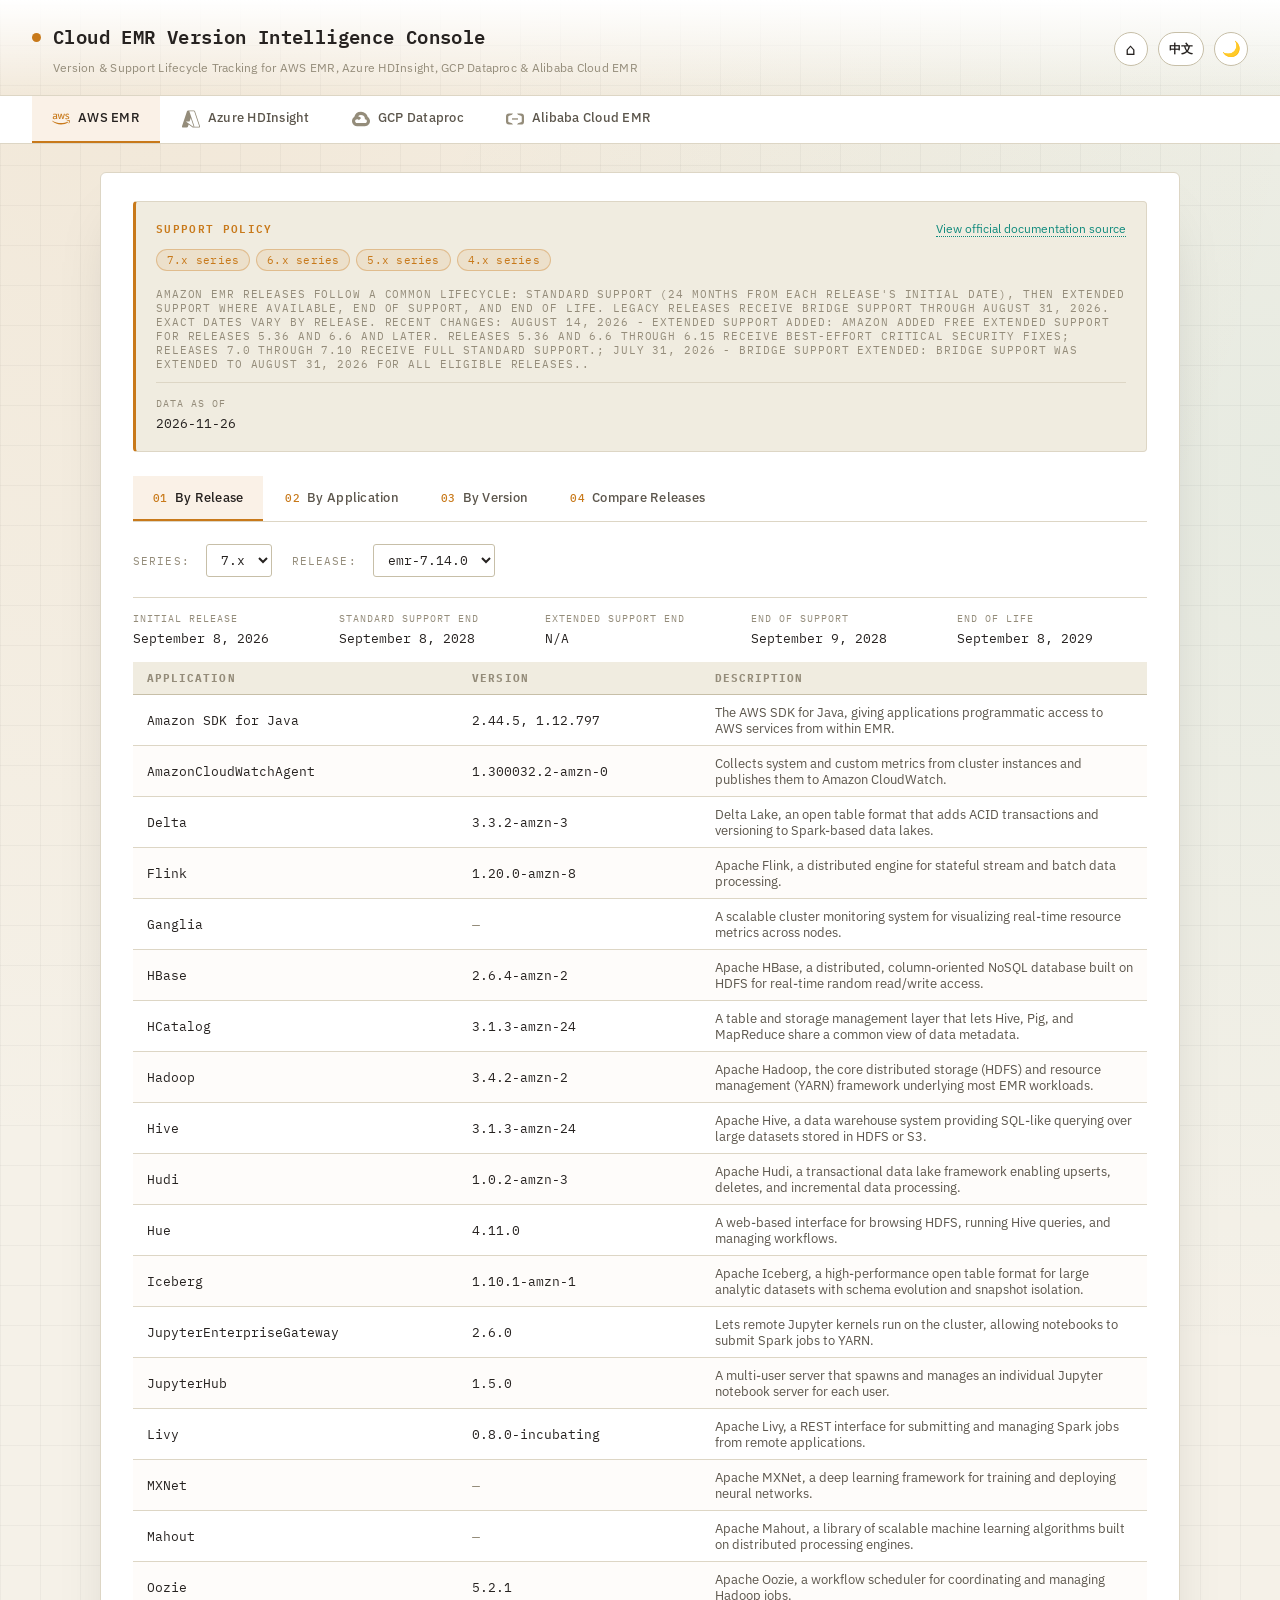
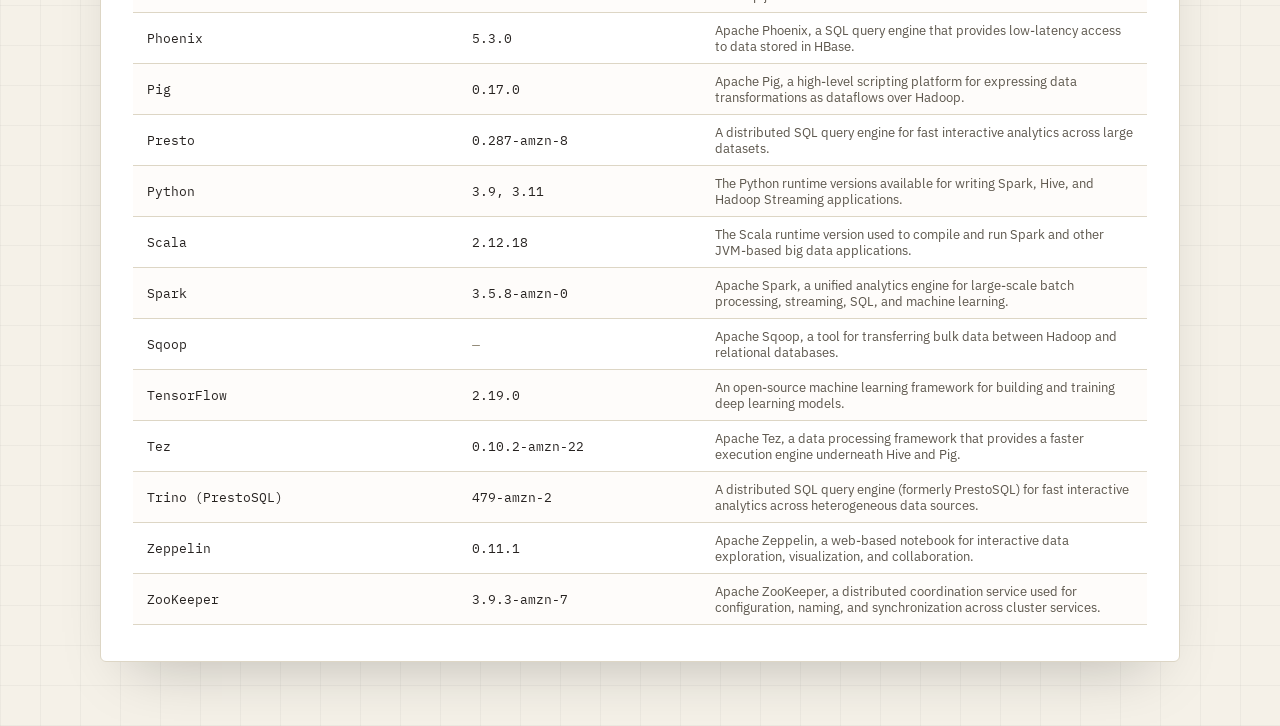
==== commit 8c0dcd70: "Refresh cloud EMR release data from vendor docs (dataAsOf 2026-11-26) Re-fetch AWS EMR, Azure HDInsi" ====
--- a/index.html
+++ b/index.html
@@ -688,7 +688,7 @@
 // 数据源: aws-emr-application-version-info.json
 window.CLOUD_DATA = window.CLOUD_DATA || {};
 window.CLOUD_DATA.aws = {
-  "dataAsOf": "2026-11-22",
+  "dataAsOf": "2026-11-26",
   "standardSupportPolicy": {
     "source": "https://docs.amazonaws.cn/en_us/emr/latest/ReleaseGuide/emr-standard-support.html",
     "note": {
@@ -1208,11 +1208,11 @@
         "endOfSupportStartDate": "September 8, 2029",
         "endOfLifeStartDate": "September 8, 2029"
       },
-      "emr-spark-8.2 [LTS]": {
+      "emr-spark-8.2": {
         "initialReleaseDate": "November 18, 2026",
-        "standardSupportEndDate": "November 17, 2029",
+        "standardSupportEndDate": "November 17, 2028",
         "extendedSupportEndDate": "N/A",
-        "endOfSupportStartDate": "November 18, 2029",
+        "endOfSupportStartDate": "November 18, 2028",
         "endOfLifeStartDate": "November 18, 2029"
       }
     }
@@ -6458,7 +6458,7 @@
 // 数据源: azure-hdinsight-application-version-info.json
 window.CLOUD_DATA = window.CLOUD_DATA || {};
 window.CLOUD_DATA.azure = {
-  "dataAsOf": "2026-11-22",
+  "dataAsOf": "2026-11-26",
   "standardSupportPolicy": {
     "source": "https://learn.microsoft.com/en-us/azure/hdinsight/hdinsight-component-versioning",
     "note": {
@@ -6644,7 +6644,7 @@
 // 数据源: gcp-dataproc-application-version-info.json
 window.CLOUD_DATA = window.CLOUD_DATA || {};
 window.CLOUD_DATA.gcp = {
-  "dataAsOf": "2026-11-22",
+  "dataAsOf": "2026-11-26",
   "standardSupportPolicy": {
     "source": "https://docs.cloud.google.com/managed-spark/docs/concepts/versioning/image-version-lists",
     "note": {
@@ -6653,117 +6653,117 @@
     }
   },
   "applicationDescriptions": {
+    "Zookeeper": {
+      "en": "Apache ZooKeeper, a distributed coordination service for configuration, naming, and synchronization across cluster services.",
+      "zh": "Apache ZooKeeper，一个分布式协调服务，用于集群各服务间的配置、命名与同步。"
+    },
+    "Ranger": {
+      "en": "Apache Ranger, a centralized framework for managing data security, authorization, and auditing across the cluster.",
+      "zh": "Apache Ranger，一个集中式框架，用于管理集群的数据安全、授权与审计。"
+    },
+    "Apache Hive": {
+      "en": "Apache Hive, a data warehouse system providing SQL-like querying over large datasets stored in HDFS or object storage.",
+      "zh": "Apache Hive，一套数据仓库系统，可对存储在 HDFS 或对象存储中的大规模数据集进行类 SQL 查询。"
+    },
+    "Conscrypt": {
+      "en": "Conscrypt, a BoringSSL-based Java security provider that offers faster, more current TLS and cryptographic support for the JVM.",
+      "zh": "Conscrypt，一个基于 BoringSSL 的 Java 安全提供者，为 JVM 提供更快速、更新及时的 TLS 与加密支持。"
+    },
+    "Apache Hudi": {
+      "en": "Apache Hudi, a transactional data lake framework supporting upserts, deletes, and incremental data processing.",
+      "zh": "Apache Hudi，一个事务型数据湖框架，支持更新插入（upsert）、删除与增量数据处理。"
+    },
+    "Hue": {
+      "en": "A web-based interface for browsing HDFS, running Hive queries, and managing workflows.",
+      "zh": "一个基于 Web 的界面，用于浏览 HDFS、运行 Hive 查询并管理工作流。"
+    },
+    "Cloud Storage Connector": {
+      "en": "The Hadoop Cloud Storage connector, letting Hadoop and Spark treat Google Cloud Storage buckets as a distributed filesystem.",
+      "zh": "Hadoop Cloud Storage 连接器，使 Hadoop 和 Spark 能将 Google Cloud Storage 存储桶当作分布式文件系统使用。"
+    },
+    "Docker": {
+      "en": "Docker, a container runtime used to package and run custom or optional component workloads on the cluster.",
+      "zh": "Docker，一个容器运行时，用于在集群上打包并运行自定义或可选组件的工作负载。"
+    },
+    "R": {
+      "en": "The R runtime for statistical computing and SparkR/sparklyr workloads.",
+      "zh": "R 运行时，可用于统计计算以及 SparkR/sparklyr 工作负载。"
+    },
+    "Oozie": {
+      "en": "Apache Oozie, a workflow scheduler for coordinating and managing Hadoop jobs.",
+      "zh": "Apache Oozie，一个用于协调与管理 Hadoop 作业的工作流调度器。"
+    },
+    "Python": {
+      "en": "The Python runtime and package management tools for writing Spark, Hive, and Hadoop Streaming applications and scripts.",
+      "zh": "Python 运行时及相关包管理工具，可用于编写 Spark、Hive、Hadoop Streaming 等应用与脚本。"
+    },
+    "Delta Lake": {
+      "en": "Delta Lake, an open table format that brings ACID transactions and versioning to Spark-based data lakes.",
+      "zh": "Delta Lake，一个开放表格式，为基于 Spark 的数据湖提供 ACID 事务与版本管理。"
+    },
+    "Apache Hadoop": {
+      "en": "Apache Hadoop, the core distributed storage (HDFS) and resource management (YARN) framework underlying most big data workloads.",
+      "zh": "Apache Hadoop，核心的分布式存储（HDFS）与资源管理（YARN）框架，是大多数大数据工作负载的底座。"
+    },
+    "Apache Sqoop": {
+      "en": "Apache Sqoop, a tool for bulk transfer of data between Hadoop and relational databases.",
+      "zh": "Apache Sqoop，一个用于在 Hadoop 与关系型数据库之间批量传输数据的工具。"
+    },
+    "Solr": {
+      "en": "Apache Solr, a search platform providing full-text search and indexing over data stored on the cluster.",
+      "zh": "Apache Solr，一个搜索平台，可对集群上存储的数据提供全文检索与索引。"
+    },
+    "BigQuery Connector": {
+      "en": "The Spark BigQuery connector, letting Spark jobs read from and write to Google BigQuery tables directly.",
+      "zh": "Spark BigQuery 连接器，使 Spark 作业能够直接读写 Google BigQuery 表。"
+    },
+    "Apache Kafka": {
+      "en": "Apache Kafka, a distributed event streaming platform for building real-time data pipelines and messaging systems.",
+      "zh": "Apache Kafka，一个分布式事件流平台，用于构建实时数据管道与消息系统。"
+    },
+    "Java": {
+      "en": "The Java runtime (JDK) on which Spark, Hadoop, and other JVM-based cluster components run.",
+      "zh": "Java 运行时（JDK），Spark、Hadoop 及其他基于 JVM 的集群组件均运行于其上。"
+    },
+    "Apache Spark": {
+      "en": "Apache Spark, a unified analytics engine for large-scale batch processing, streaming, SQL, and machine learning.",
+      "zh": "Apache Spark，一套统一的分析引擎，支持大规模批处理、流处理、SQL 与机器学习。"
+    },
+    "Trino": {
+      "en": "Trino, a distributed SQL query engine for fast interactive analytics across heterogeneous data sources.",
+      "zh": "Trino，一个分布式 SQL 查询引擎，可跨异构数据源进行快速交互式分析。"
+    },
+    "Zeppelin Notebook": {
+      "en": "Apache Zeppelin, a web-based notebook for interactive data exploration, visualization, and collaboration.",
+      "zh": "Apache Zeppelin，一个基于 Web 的笔记本，用于交互式数据探索、可视化与协作。"
+    },
+    "Apache Pig": {
+      "en": "Apache Pig, a high-level scripting platform for expressing data transformations as data flows running on Hadoop.",
+      "zh": "Apache Pig，一个高层脚本平台，可将数据转换以数据流方式表达并运行于 Hadoop 之上。"
+    },
     "Apache Hive WebHCat": {
       "en": "A REST API for the Hive metastore that lets external tools submit Hive, Pig, and MapReduce jobs and access table metadata over HTTP.",
       "zh": "Hive 元存储（metastore）的 REST API，使外部工具可通过 HTTP 提交 Hive/Pig/MapReduce 作业并访问表元数据。"
     },
-    "Apache Hive": {
-      "en": "Apache Hive, a data warehouse system providing SQL-like querying over large datasets stored in HDFS or object storage.",
-      "zh": "Apache Hive，一套数据仓库系统，可对存储在 HDFS 或对象存储中的大规模数据集进行类 SQL 查询。"
-    },
-    "R": {
-      "en": "The R runtime for statistical computing and SparkR/sparklyr workloads.",
-      "zh": "R 运行时，可用于统计计算以及 SparkR/sparklyr 工作负载。"
-    },
-    "Ranger": {
-      "en": "Apache Ranger, a centralized framework for managing data security, authorization, and auditing across the cluster.",
-      "zh": "Apache Ranger，一个集中式框架，用于管理集群的数据安全、授权与审计。"
+    "Apache Tez": {
+      "en": "Apache Tez, a data processing framework that provides a faster execution engine for Hive and Pig.",
+      "zh": "Apache Tez，一套数据处理框架，为 Hive 和 Pig 提供更快速的执行引擎。"
+    },
+    "JupyterLab Notebook": {
+      "en": "JupyterLab, a web-based interactive notebook interface for exploratory data analysis and Spark job development.",
+      "zh": "JupyterLab，一个基于 Web 的交互式笔记本界面，用于探索性数据分析与 Spark 作业开发。"
+    },
+    "Apache Iceberg": {
+      "en": "Apache Iceberg, a high-performance open table format for large analytic datasets, with schema evolution and snapshot isolation.",
+      "zh": "Apache Iceberg，一个高性能开放表格式，面向大型分析数据集，支持模式演进与快照隔离。"
+    },
+    "Apache Flink": {
+      "en": "Apache Flink, a distributed engine for stateful stream and batch processing.",
+      "zh": "Apache Flink，一套用于有状态流式与批量数据处理的分布式引擎。"
     },
     "Scala": {
       "en": "The Scala runtime used to compile and run Spark and other JVM-based big data applications.",
       "zh": "Scala 运行时，用于编译和运行 Spark 及其他基于 JVM 的大数据应用。"
-    },
-    "Apache Iceberg": {
-      "en": "Apache Iceberg, a high-performance open table format for large analytic datasets, with schema evolution and snapshot isolation.",
-      "zh": "Apache Iceberg，一个高性能开放表格式，面向大型分析数据集，支持模式演进与快照隔离。"
-    },
-    "Apache Pig": {
-      "en": "Apache Pig, a high-level scripting platform for expressing data transformations as data flows running on Hadoop.",
-      "zh": "Apache Pig，一个高层脚本平台，可将数据转换以数据流方式表达并运行于 Hadoop 之上。"
-    },
-    "BigQuery Connector": {
-      "en": "The Spark BigQuery connector, letting Spark jobs read from and write to Google BigQuery tables directly.",
-      "zh": "Spark BigQuery 连接器，使 Spark 作业能够直接读写 Google BigQuery 表。"
-    },
-    "Apache Tez": {
-      "en": "Apache Tez, a data processing framework that provides a faster execution engine for Hive and Pig.",
-      "zh": "Apache Tez，一套数据处理框架，为 Hive 和 Pig 提供更快速的执行引擎。"
-    },
-    "Zeppelin Notebook": {
-      "en": "Apache Zeppelin, a web-based notebook for interactive data exploration, visualization, and collaboration.",
-      "zh": "Apache Zeppelin，一个基于 Web 的笔记本，用于交互式数据探索、可视化与协作。"
-    },
-    "Python": {
-      "en": "The Python runtime and package management tools for writing Spark, Hive, and Hadoop Streaming applications and scripts.",
-      "zh": "Python 运行时及相关包管理工具，可用于编写 Spark、Hive、Hadoop Streaming 等应用与脚本。"
-    },
-    "Conscrypt": {
-      "en": "Conscrypt, a BoringSSL-based Java security provider that offers faster, more current TLS and cryptographic support for the JVM.",
-      "zh": "Conscrypt，一个基于 BoringSSL 的 Java 安全提供者，为 JVM 提供更快速、更新及时的 TLS 与加密支持。"
-    },
-    "Cloud Storage Connector": {
-      "en": "The Hadoop Cloud Storage connector, letting Hadoop and Spark treat Google Cloud Storage buckets as a distributed filesystem.",
-      "zh": "Hadoop Cloud Storage 连接器，使 Hadoop 和 Spark 能将 Google Cloud Storage 存储桶当作分布式文件系统使用。"
-    },
-    "Docker": {
-      "en": "Docker, a container runtime used to package and run custom or optional component workloads on the cluster.",
-      "zh": "Docker，一个容器运行时，用于在集群上打包并运行自定义或可选组件的工作负载。"
-    },
-    "Apache Hadoop": {
-      "en": "Apache Hadoop, the core distributed storage (HDFS) and resource management (YARN) framework underlying most big data workloads.",
-      "zh": "Apache Hadoop，核心的分布式存储（HDFS）与资源管理（YARN）框架，是大多数大数据工作负载的底座。"
-    },
-    "Apache Spark": {
-      "en": "Apache Spark, a unified analytics engine for large-scale batch processing, streaming, SQL, and machine learning.",
-      "zh": "Apache Spark，一套统一的分析引擎，支持大规模批处理、流处理、SQL 与机器学习。"
-    },
-    "Apache Sqoop": {
-      "en": "Apache Sqoop, a tool for bulk transfer of data between Hadoop and relational databases.",
-      "zh": "Apache Sqoop，一个用于在 Hadoop 与关系型数据库之间批量传输数据的工具。"
-    },
-    "Apache Kafka": {
-      "en": "Apache Kafka, a distributed event streaming platform for building real-time data pipelines and messaging systems.",
-      "zh": "Apache Kafka，一个分布式事件流平台，用于构建实时数据管道与消息系统。"
-    },
-    "Trino": {
-      "en": "Trino, a distributed SQL query engine for fast interactive analytics across heterogeneous data sources.",
-      "zh": "Trino，一个分布式 SQL 查询引擎，可跨异构数据源进行快速交互式分析。"
-    },
-    "Oozie": {
-      "en": "Apache Oozie, a workflow scheduler for coordinating and managing Hadoop jobs.",
-      "zh": "Apache Oozie，一个用于协调与管理 Hadoop 作业的工作流调度器。"
-    },
-    "JupyterLab Notebook": {
-      "en": "JupyterLab, a web-based interactive notebook interface for exploratory data analysis and Spark job development.",
-      "zh": "JupyterLab，一个基于 Web 的交互式笔记本界面，用于探索性数据分析与 Spark 作业开发。"
-    },
-    "Apache Flink": {
-      "en": "Apache Flink, a distributed engine for stateful stream and batch processing.",
-      "zh": "Apache Flink，一套用于有状态流式与批量数据处理的分布式引擎。"
-    },
-    "Delta Lake": {
-      "en": "Delta Lake, an open table format that brings ACID transactions and versioning to Spark-based data lakes.",
-      "zh": "Delta Lake，一个开放表格式，为基于 Spark 的数据湖提供 ACID 事务与版本管理。"
-    },
-    "Solr": {
-      "en": "Apache Solr, a search platform providing full-text search and indexing over data stored on the cluster.",
-      "zh": "Apache Solr，一个搜索平台，可对集群上存储的数据提供全文检索与索引。"
-    },
-    "Zookeeper": {
-      "en": "Apache ZooKeeper, a distributed coordination service for configuration, naming, and synchronization across cluster services.",
-      "zh": "Apache ZooKeeper，一个分布式协调服务，用于集群各服务间的配置、命名与同步。"
-    },
-    "Apache Hudi": {
-      "en": "Apache Hudi, a transactional data lake framework supporting upserts, deletes, and incremental data processing.",
-      "zh": "Apache Hudi，一个事务型数据湖框架，支持更新插入（upsert）、删除与增量数据处理。"
-    },
-    "Hue": {
-      "en": "A web-based interface for browsing HDFS, running Hive queries, and managing workflows.",
-      "zh": "一个基于 Web 的界面，用于浏览 HDFS、运行 Hive 查询并管理工作流。"
-    },
-    "Java": {
-      "en": "The Java runtime (JDK) on which Spark, Hadoop, and other JVM-based cluster components run.",
-      "zh": "Java 运行时（JDK），Spark、Hadoop 及其他基于 JVM 的集群组件均运行于其上。"
     }
   },
   "releases": [
@@ -6794,7 +6794,7 @@
     },
     "3.0": {
       "osImages": "3.0-debian13",
-      "lastUpdated": "November 2, 2026",
+      "lastUpdated": "November 23, 2026",
       "releasedOn": "July 15, 2026",
       "supportedUntil": "July 15, 2028",
       "availableUntil": "July 15, 2030",
@@ -6803,7 +6803,7 @@
     },
     "2.3": {
       "osImages": "2.3-debian12",
-      "lastUpdated": "November 2, 2026",
+      "lastUpdated": "November 23, 2026",
       "releasedOn": "June 9, 2025",
       "supportedUntil": "June 9, 2027",
       "availableUntil": "June 9, 2029",
@@ -6812,7 +6812,7 @@
     },
     "2.2": {
       "osImages": "2.2-debian12",
-      "lastUpdated": "November 2, 2026",
+      "lastUpdated": "November 23, 2026",
       "releasedOn": "December 8, 2023",
       "supportedUntil": "March 31, 2027",
       "availableUntil": "December 31, 2027",
@@ -7110,7 +7110,7 @@
 // 数据源: aliyun-emr-application-version-info.json
 window.CLOUD_DATA = window.CLOUD_DATA || {};
 window.CLOUD_DATA.aliyun = {
-  "dataAsOf": "2026-11-22",
+  "dataAsOf": "2026-11-26",
   "standardSupportPolicy": {
     "source": "https://help.aliyun.com/zh/emr/emr-on-ecs/product-overview/lifecycle-policies-for-emr-on-ecs",
     "note": {
@@ -7133,165 +7133,165 @@
     }
   },
   "applicationDescriptions": {
+    "Flume": {
+      "en": "Apache Flume, a distributed system for collecting, aggregating, and moving large amounts of log data.",
+      "zh": "Apache Flume，一个用于采集、聚合和移动海量日志数据的分布式系统。"
+    },
+    "JindoData": {
+      "en": "Alibaba Cloud JindoData, a compute-storage separation data access layer that optimizes Hadoop ecosystem access to OSS.",
+      "zh": "阿里云 JindoData，一个存算分离的数据访问层，优化 Hadoop 生态组件对 OSS 的读写。"
+    },
+    "DLF-Auth": {
+      "en": "Alibaba Cloud Data Lake Formation's authentication and authorization component, providing unified data catalog access control for Hive, Spark, and other engines.",
+      "zh": "阿里云数据湖构建（Data Lake Formation）的认证/授权组件，为 Hive、Spark 等引擎提供统一的数据目录访问控制。"
+    },
+    "Spark2": {
+      "en": "Apache Spark 2.x, a unified analytics engine for large-scale batch processing, streaming, SQL, and machine learning.",
+      "zh": "Apache Spark 2.x，一套统一的分析引擎，支持大规模批处理、流处理、SQL 与机器学习。"
+    },
+    "Paimon": {
+      "en": "Apache Paimon (formerly Flink Table Store), an open table format for stream-batch unified data lake workloads.",
+      "zh": "Apache Paimon（前身为 Flink Table Store），一个面向流批一体数据湖工作负载的开放表格式。"
+    },
+    "Kafka Manager": {
+      "en": "A web tool for managing and monitoring Kafka clusters.",
+      "zh": "一个用于管理和监控 Kafka 集群的 Web 工具。"
+    },
+    "Kyuubi": {
+      "en": "Apache Kyuubi, a unified JDBC/ODBC gateway service that provides SQL service through a single entry point for multiple engines (Spark, Flink, Trino).",
+      "zh": "Apache Kyuubi，一个统一的 JDBC/ODBC 网关服务，使多种引擎（Spark、Flink、Trino）通过单一入口提供 SQL 服务。"
+    },
+    "Phoenix": {
+      "en": "Apache Phoenix, a SQL query engine providing low-latency access to data stored in HBase.",
+      "zh": "Apache Phoenix，一个 SQL 查询引擎，为存储在 HBase 中的数据提供低延迟访问。"
+    },
+    "Hive": {
+      "en": "Apache Hive, a data warehouse system providing SQL-like querying over large datasets stored in HDFS or object storage.",
+      "zh": "Apache Hive，一套数据仓库系统，可对存储在 HDFS 或对象存储中的大规模数据集进行类 SQL 查询。"
+    },
+    "RSS": {
+      "en": "Remote Shuffle Service, an external/elastic shuffle service for Spark and other engines that reduces reliance on local disks during large-scale shuffles.",
+      "zh": "Remote Shuffle Service，一个面向 Spark 等引擎的外部/弹性 Shuffle 服务，可降低大规模 Shuffle 对本地磁盘的依赖。"
+    },
+    "OpenLDAP": {
+      "en": "An open-source LDAP directory service for unified identity authentication within the cluster.",
+      "zh": "一个开源 LDAP 目录服务，用于集群内的统一身份认证。"
+    },
+    "Ranger": {
+      "en": "Apache Ranger, a centralized framework for managing data security, authorization, and auditing across the cluster.",
+      "zh": "Apache Ranger，一个集中式框架，用于管理集群的数据安全、授权与审计。"
+    },
+    "HDFS": {
+      "en": "The Hadoop Distributed File System (HDFS), the core storage layer underlying most EMR cluster workloads.",
+      "zh": "Hadoop 分布式文件系统（HDFS），是大多数 EMR 集群工作负载的底层核心存储层。"
+    },
+    "DeltaLake": {
+      "en": "Delta Lake, an open table format that brings ACID transactions and versioning to Spark-based data lakes.",
+      "zh": "Delta Lake，一个开放表格式，为基于 Spark 的数据湖提供 ACID 事务与版本管理。"
+    },
+    "Tez": {
+      "en": "Apache Tez, a data processing framework that provides a faster execution engine for Hive and Pig.",
+      "zh": "Apache Tez，一套数据处理框架，为 Hive 和 Pig 提供更快速的执行引擎。"
+    },
+    "Sqoop": {
+      "en": "Apache Sqoop, a tool for bulk transfer of data between Hadoop and relational databases.",
+      "zh": "Apache Sqoop，一个用于在 Hadoop 与关系型数据库之间批量传输数据的工具。"
+    },
+    "StarRocks": {
+      "en": "StarRocks, an MPP-based real-time analytical database.",
+      "zh": "StarRocks，一个基于 MPP 的实时分析型数据库。"
+    },
+    "Zookeeper": {
+      "en": "Apache ZooKeeper, a distributed coordination service for configuration, naming, and synchronization across cluster services.",
+      "zh": "Apache ZooKeeper，一个分布式协调服务，用于集群各服务间的配置、命名与同步。"
+    },
+    "Trino": {
+      "en": "Trino, a distributed SQL query engine for fast interactive analytics across heterogeneous data sources.",
+      "zh": "Trino，一个分布式 SQL 查询引擎，可跨异构数据源进行快速交互式分析。"
+    },
+    "Celeborn": {
+      "en": "Apache Celeborn, an intermediate shuffle service for Spark and Flink that improves large-scale shuffle stability and performance.",
+      "zh": "Apache Celeborn，一个面向 Spark 和 Flink 的中间 Shuffle 服务，可提升大规模 Shuffle 的稳定性与性能。"
+    },
     "Impala": {
       "en": "Apache Impala, an MPP SQL query engine for low-latency interactive analysis directly over HDFS/Hive data.",
       "zh": "Apache Impala，一个 MPP SQL 查询引擎，可直接对 HDFS/Hive 数据进行低延迟交互式分析。"
     },
-    "Tez": {
-      "en": "Apache Tez, a data processing framework that provides a faster execution engine for Hive and Pig.",
-      "zh": "Apache Tez，一套数据处理框架，为 Hive 和 Pig 提供更快速的执行引擎。"
-    },
-    "Flume": {
-      "en": "Apache Flume, a distributed system for collecting, aggregating, and moving large amounts of log data.",
-      "zh": "Apache Flume，一个用于采集、聚合和移动海量日志数据的分布式系统。"
-    },
-    "JindoData": {
-      "en": "Alibaba Cloud JindoData, a compute-storage separation data access layer that optimizes Hadoop ecosystem access to OSS.",
-      "zh": "阿里云 JindoData，一个存算分离的数据访问层，优化 Hadoop 生态组件对 OSS 的读写。"
+    "Knox": {
+      "en": "Apache Knox, a unified REST API gateway and authentication proxy for Hadoop cluster services.",
+      "zh": "Apache Knox，一个面向 Hadoop 集群服务的统一 REST API 网关与认证代理。"
+    },
+    "OSS-HDFS": {
+      "en": "Alibaba Cloud's HDFS-compatible interface for OSS object storage, letting Hadoop ecosystem components access OSS as if it were HDFS.",
+      "zh": "阿里云针对 OSS 对象存储提供的 HDFS 兼容接口，使 Hadoop 生态组件能像访问 HDFS 一样访问 OSS。"
+    },
+    "HBase": {
+      "en": "Apache HBase, a distributed columnar NoSQL database built on HDFS that supports real-time random read/write access.",
+      "zh": "Apache HBase，构建在 HDFS 之上的分布式列式 NoSQL 数据库，支持实时随机读写访问。"
+    },
+    "Spark3": {
+      "en": "Apache Spark 3.x, a unified analytics engine for large-scale batch processing, streaming, SQL, and machine learning.",
+      "zh": "Apache Spark 3.x，一套统一的分析引擎，支持大规模批处理、流处理、SQL 与机器学习。"
     },
     "Kudu": {
       "en": "Apache Kudu, a columnar storage engine that supports fast analytics together with real-time updates.",
       "zh": "Apache Kudu，一个列式存储引擎，在支持实时更新的同时兼顾快速分析。"
     },
-    "StarRocks": {
-      "en": "StarRocks, an MPP-based real-time analytical database.",
-      "zh": "StarRocks，一个基于 MPP 的实时分析型数据库。"
-    },
-    "DeltaLake": {
-      "en": "Delta Lake, an open table format that brings ACID transactions and versioning to Spark-based data lakes.",
-      "zh": "Delta Lake，一个开放表格式，为基于 Spark 的数据湖提供 ACID 事务与版本管理。"
-    },
-    "Celeborn": {
-      "en": "Apache Celeborn, an intermediate shuffle service for Spark and Flink that improves large-scale shuffle stability and performance.",
-      "zh": "Apache Celeborn，一个面向 Spark 和 Flink 的中间 Shuffle 服务，可提升大规模 Shuffle 的稳定性与性能。"
+    "StarRocks3": {
+      "en": "StarRocks 3.x, an MPP-based real-time analytical database.",
+      "zh": "StarRocks 3.x，一个基于 MPP 的实时分析型数据库。"
+    },
+    "YARN": {
+      "en": "Yet Another Resource Negotiator (YARN), the cluster resource management and job scheduling layer underlying most EMR workloads.",
+      "zh": "Yet Another Resource Negotiator（YARN），集群资源管理与作业调度层，是大多数 EMR 工作负载的底座。"
+    },
+    "Presto": {
+      "en": "A distributed SQL query engine for fast interactive analysis over large datasets.",
+      "zh": "一个分布式 SQL 查询引擎，可对大规模数据集进行快速交互式分析。"
+    },
+    "Ranger-plugin": {
+      "en": "Ranger plugins for individual components (Hive, HDFS, HBase, etc.) that enforce Ranger-managed access policies inside each service.",
+      "zh": "面向各组件的 Ranger 插件（Hive、HDFS、HBase 等），在各服务内部强制执行由 Ranger 管理的访问策略。"
+    },
+    "Doris": {
+      "en": "Apache Doris, an MPP-based real-time analytical database.",
+      "zh": "Apache Doris，一个基于 MPP 的实时分析型数据库。"
+    },
+    "Hudi": {
+      "en": "Apache Hudi, a transactional data lake framework supporting upserts, deletes, and incremental data processing.",
+      "zh": "Apache Hudi，一个事务型数据湖框架，支持更新插入（upsert）、删除与增量数据处理。"
+    },
+    "Iceberg": {
+      "en": "Apache Iceberg, a high-performance open table format for large analytic datasets, with schema evolution and snapshot isolation.",
+      "zh": "Apache Iceberg，一个高性能开放表格式，面向大型分析数据集，支持模式演进与快照隔离。"
+    },
+    "Hadoop-Common": {
+      "en": "Hadoop Common, the shared libraries (I/O, serialization, RPC) that HDFS, YARN, and other Hadoop modules depend on.",
+      "zh": "Hadoop Common，HDFS、YARN 及其他 Hadoop 模块所依赖的公共库（I/O、序列化、RPC）。"
+    },
+    "Kafka": {
+      "en": "Apache Kafka, a distributed event streaming platform for building real-time data pipelines and messaging systems.",
+      "zh": "Apache Kafka，一个分布式事件流平台，用于构建实时数据管道与消息系统。"
+    },
+    "ClickHouse": {
+      "en": "ClickHouse, a columnar OLAP database for fast real-time analytical queries.",
+      "zh": "ClickHouse，一个列式 OLAP 数据库，适用于快速的实时分析查询。"
     },
     "Flink Table Store": {
       "en": "Flink Table Store, a streaming data lake storage format supporting stream-batch unified reads and writes (predecessor of Apache Paimon).",
       "zh": "Flink Table Store，一个流式数据湖存储格式，支持流批一体的读写（Apache Paimon 的前身）。"
     },
-    "OpenLDAP": {
-      "en": "An open-source LDAP directory service for unified identity authentication within the cluster.",
-      "zh": "一个开源 LDAP 目录服务，用于集群内的统一身份认证。"
-    },
     "StarRocks2": {
       "en": "StarRocks 2.x, an MPP-based real-time analytical database.",
       "zh": "StarRocks 2.x，一个基于 MPP 的实时分析型数据库。"
     },
-    "YARN": {
-      "en": "Yet Another Resource Negotiator (YARN), the cluster resource management and job scheduling layer underlying most EMR workloads.",
-      "zh": "Yet Another Resource Negotiator（YARN），集群资源管理与作业调度层，是大多数 EMR 工作负载的底座。"
-    },
-    "OSS-HDFS": {
-      "en": "Alibaba Cloud's HDFS-compatible interface for OSS object storage, letting Hadoop ecosystem components access OSS as if it were HDFS.",
-      "zh": "阿里云针对 OSS 对象存储提供的 HDFS 兼容接口，使 Hadoop 生态组件能像访问 HDFS 一样访问 OSS。"
-    },
-    "Phoenix": {
-      "en": "Apache Phoenix, a SQL query engine providing low-latency access to data stored in HBase.",
-      "zh": "Apache Phoenix，一个 SQL 查询引擎，为存储在 HBase 中的数据提供低延迟访问。"
-    },
-    "HBase": {
-      "en": "Apache HBase, a distributed columnar NoSQL database built on HDFS that supports real-time random read/write access.",
-      "zh": "Apache HBase，构建在 HDFS 之上的分布式列式 NoSQL 数据库，支持实时随机读写访问。"
-    },
-    "Ranger-plugin": {
-      "en": "Ranger plugins for individual components (Hive, HDFS, HBase, etc.) that enforce Ranger-managed access policies inside each service.",
-      "zh": "面向各组件的 Ranger 插件（Hive、HDFS、HBase 等），在各服务内部强制执行由 Ranger 管理的访问策略。"
-    },
-    "Kafka": {
-      "en": "Apache Kafka, a distributed event streaming platform for building real-time data pipelines and messaging systems.",
-      "zh": "Apache Kafka，一个分布式事件流平台，用于构建实时数据管道与消息系统。"
-    },
-    "Kafka Manager": {
-      "en": "A web tool for managing and monitoring Kafka clusters.",
-      "zh": "一个用于管理和监控 Kafka 集群的 Web 工具。"
-    },
-    "DLF-Auth": {
-      "en": "Alibaba Cloud Data Lake Formation's authentication and authorization component, providing unified data catalog access control for Hive, Spark, and other engines.",
-      "zh": "阿里云数据湖构建（Data Lake Formation）的认证/授权组件，为 Hive、Spark 等引擎提供统一的数据目录访问控制。"
-    },
-    "Hive": {
-      "en": "Apache Hive, a data warehouse system providing SQL-like querying over large datasets stored in HDFS or object storage.",
-      "zh": "Apache Hive，一套数据仓库系统，可对存储在 HDFS 或对象存储中的大规模数据集进行类 SQL 查询。"
-    },
-    "Doris": {
-      "en": "Apache Doris, an MPP-based real-time analytical database.",
-      "zh": "Apache Doris，一个基于 MPP 的实时分析型数据库。"
-    },
-    "Kyuubi": {
-      "en": "Apache Kyuubi, a unified JDBC/ODBC gateway service that provides SQL service through a single entry point for multiple engines (Spark, Flink, Trino).",
-      "zh": "Apache Kyuubi，一个统一的 JDBC/ODBC 网关服务，使多种引擎（Spark、Flink、Trino）通过单一入口提供 SQL 服务。"
-    },
-    "RSS": {
-      "en": "Remote Shuffle Service, an external/elastic shuffle service for Spark and other engines that reduces reliance on local disks during large-scale shuffles.",
-      "zh": "Remote Shuffle Service，一个面向 Spark 等引擎的外部/弹性 Shuffle 服务，可降低大规模 Shuffle 对本地磁盘的依赖。"
+    "JindoCache": {
+      "en": "Alibaba Cloud JindoCache, a local data cache layer that accelerates reads of OSS and other object storage for compute jobs.",
+      "zh": "阿里云 JindoCache，一个本地数据缓存层，可加速计算作业读取 OSS 及其他对象存储。"
     },
     "Flink": {
       "en": "Apache Flink, a distributed engine for stateful stream and batch processing.",
       "zh": "Apache Flink，一套用于有状态流式与批量数据处理的分布式引擎。"
-    },
-    "ClickHouse": {
-      "en": "ClickHouse, a columnar OLAP database for fast real-time analytical queries.",
-      "zh": "ClickHouse，一个列式 OLAP 数据库，适用于快速的实时分析查询。"
-    },
-    "Zookeeper": {
-      "en": "Apache ZooKeeper, a distributed coordination service for configuration, naming, and synchronization across cluster services.",
-      "zh": "Apache ZooKeeper，一个分布式协调服务，用于集群各服务间的配置、命名与同步。"
-    },
-    "StarRocks3": {
-      "en": "StarRocks 3.x, an MPP-based real-time analytical database.",
-      "zh": "StarRocks 3.x，一个基于 MPP 的实时分析型数据库。"
-    },
-    "Spark3": {
-      "en": "Apache Spark 3.x, a unified analytics engine for large-scale batch processing, streaming, SQL, and machine learning.",
-      "zh": "Apache Spark 3.x，一套统一的分析引擎，支持大规模批处理、流处理、SQL 与机器学习。"
-    },
-    "Spark2": {
-      "en": "Apache Spark 2.x, a unified analytics engine for large-scale batch processing, streaming, SQL, and machine learning.",
-      "zh": "Apache Spark 2.x，一套统一的分析引擎，支持大规模批处理、流处理、SQL 与机器学习。"
-    },
-    "Paimon": {
-      "en": "Apache Paimon (formerly Flink Table Store), an open table format for stream-batch unified data lake workloads.",
-      "zh": "Apache Paimon（前身为 Flink Table Store），一个面向流批一体数据湖工作负载的开放表格式。"
-    },
-    "Trino": {
-      "en": "Trino, a distributed SQL query engine for fast interactive analytics across heterogeneous data sources.",
-      "zh": "Trino，一个分布式 SQL 查询引擎，可跨异构数据源进行快速交互式分析。"
-    },
-    "Knox": {
-      "en": "Apache Knox, a unified REST API gateway and authentication proxy for Hadoop cluster services.",
-      "zh": "Apache Knox，一个面向 Hadoop 集群服务的统一 REST API 网关与认证代理。"
-    },
-    "HDFS": {
-      "en": "The Hadoop Distributed File System (HDFS), the core storage layer underlying most EMR cluster workloads.",
-      "zh": "Hadoop 分布式文件系统（HDFS），是大多数 EMR 集群工作负载的底层核心存储层。"
-    },
-    "JindoCache": {
-      "en": "Alibaba Cloud JindoCache, a local data cache layer that accelerates reads of OSS and other object storage for compute jobs.",
-      "zh": "阿里云 JindoCache，一个本地数据缓存层，可加速计算作业读取 OSS 及其他对象存储。"
-    },
-    "Hadoop-Common": {
-      "en": "Hadoop Common, the shared libraries (I/O, serialization, RPC) that HDFS, YARN, and other Hadoop modules depend on.",
-      "zh": "Hadoop Common，HDFS、YARN 及其他 Hadoop 模块所依赖的公共库（I/O、序列化、RPC）。"
-    },
-    "Sqoop": {
-      "en": "Apache Sqoop, a tool for bulk transfer of data between Hadoop and relational databases.",
-      "zh": "Apache Sqoop，一个用于在 Hadoop 与关系型数据库之间批量传输数据的工具。"
-    },
-    "Presto": {
-      "en": "A distributed SQL query engine for fast interactive analysis over large datasets.",
-      "zh": "一个分布式 SQL 查询引擎，可对大规模数据集进行快速交互式分析。"
-    },
-    "Hudi": {
-      "en": "Apache Hudi, a transactional data lake framework supporting upserts, deletes, and incremental data processing.",
-      "zh": "Apache Hudi，一个事务型数据湖框架，支持更新插入（upsert）、删除与增量数据处理。"
-    },
-    "Ranger": {
-      "en": "Apache Ranger, a centralized framework for managing data security, authorization, and auditing across the cluster.",
-      "zh": "Apache Ranger，一个集中式框架，用于管理集群的数据安全、授权与审计。"
-    },
-    "Iceberg": {
-      "en": "Apache Iceberg, a high-performance open table format for large analytic datasets, with schema evolution and snapshot isolation.",
-      "zh": "Apache Iceberg，一个高性能开放表格式，面向大型分析数据集，支持模式演进与快照隔离。"
     }
   },
   "releaseLifecycle": {
